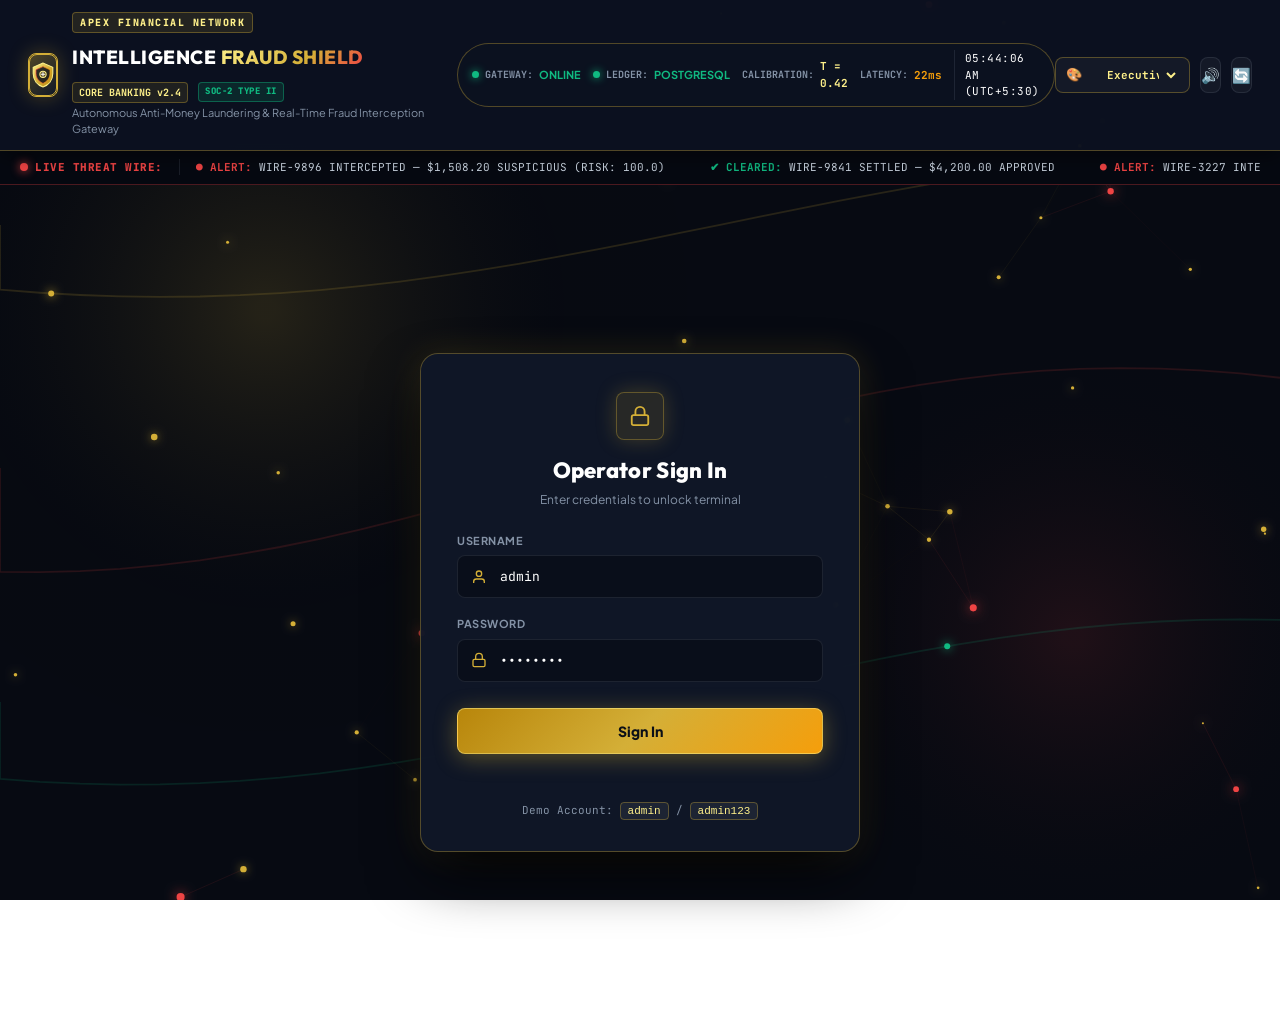
==== frontend/index.html @ 7444d51d "feat: implement 3D orbital satellite intelligence defense theater with real-time laser strike & loca" ====
<!DOCTYPE html>
<html lang="en">
<head>
    <meta charset="UTF-8">
    <meta name="viewport" content="width=device-width, initial-scale=1.0">
    <meta name="description" content="Intelligence Fraud Shield - Real-Time Core Banking Platform & Financial Fraud Interception Engine">
    <title>Intelligence Fraud Shield | Institutional Banking & Fraud Operations Terminal</title>
    
    <!-- Google Fonts: Plus Jakarta Sans, Outfit, & JetBrains Mono -->
    <link rel="preconnect" href="https://fonts.googleapis.com">
    <link rel="preconnect" href="https://fonts.gstatic.com" crossorigin>
    <link href="https://fonts.googleapis.com/css2?family=JetBrains+Mono:wght@400;500;600;700&family=Outfit:wght@400;500;600;700;800&family=Plus+Jakarta+Sans:wght@300;400;500;600;700;800&display=swap" rel="stylesheet">
    
    <!-- Enterprise Banking Stylesheet (Cache-Busted) -->
    <link rel="stylesheet" href="css/style.css?v=20260928v5">
</head>
<body class="banking-theme" data-theme="gold">

    <!-- ======================================================
         0. Dynamic Cyber-Financial Motion Graphics Canvas
    ======================================================= -->
    <canvas id="cyberMotionCanvas" class="cyber-motion-canvas"></canvas>

    <!-- ======================================================
         1. Global Banking Telemetry & Ticker Header
    ======================================================= -->
    <header class="banking-topbar">
        <!-- Brand & Bank Identity -->
        <div class="bank-brand">
            <div class="bank-emblem">
                <svg class="bank-emblem-svg" viewBox="0 0 40 40" fill="none" xmlns="http://www.w3.org/2000/svg">
                    <defs>
                        <linearGradient id="shieldGrad" x1="0%" y1="0%" x2="100%" y2="100%">
                            <stop offset="0%" stop-color="#fef08a"/>
                            <stop offset="50%" stop-color="#d4af37"/>
                            <stop offset="100%" stop-color="#b8860b"/>
                        </linearGradient>
                        <linearGradient id="laserGrad" x1="0%" y1="0%" x2="100%" y2="0%">
                            <stop offset="0%" stop-color="#ef4444"/>
                            <stop offset="100%" stop-color="#f59e0b"/>
                        </linearGradient>
                    </defs>
                    <path d="M20 3L6 9V18C6 27.5 12 34.5 20 37C28 34.5 34 27.5 34 18V9L20 3Z" fill="url(#shieldGrad)" stroke="#fef08a" stroke-width="1.5"/>
                    <path d="M20 8L10 12.5V18C10 24.5 14.5 29.8 20 32C25.5 29.8 30 24.5 30 18V12.5L20 8Z" fill="rgba(11, 15, 25, 0.85)" stroke="url(#laserGrad)" stroke-width="1"/>
                    <circle cx="20" cy="19" r="4.5" fill="#d4af37" fill-opacity="0.3" stroke="#fef08a" stroke-width="1.5"/>
                    <path d="M20 16.5V21.5M17.5 19H22.5" stroke="#ffffff" stroke-width="1.5" stroke-linecap="round"/>
                </svg>
                <span class="emblem-radar-pulse"></span>
            </div>
            <div class="brand-text">
                <div class="brand-title-line">
                    <span class="bank-prefix">APEX FINANCIAL NETWORK</span>
                    <h1 class="brand-title">INTELLIGENCE <span class="accent-glow">FRAUD SHIELD</span></h1>
                    <span class="security-tier">CORE BANKING v2.4</span>
                    <span class="compliance-pill">SOC-2 TYPE II</span>
                </div>
                <p class="brand-subtitle">Autonomous Anti-Money Laundering & Real-Time Fraud Interception Gateway</p>
            </div>
        </div>

        <!-- Real-Time Telemetry Pills -->
        <div class="telemetry-bar">
            <div class="telemetry-item" title="FastAPI Engine Health">
                <span class="indicator-dot live-pulse green"></span>
                <span class="telemetry-label">GATEWAY:</span>
                <strong id="apiStatusPill" class="telemetry-val text-green">ONLINE</strong>
            </div>

            <div class="telemetry-item" title="PostgreSQL Database Connection">
                <span class="indicator-dot live-pulse green"></span>
                <span class="telemetry-label">LEDGER:</span>
                <strong id="dbStatusPill" class="telemetry-val text-green">POSTGRESQL</strong>
            </div>

            <div class="telemetry-item" title="Operating Decision Threshold">
                <span class="telemetry-label">CALIBRATION:</span>
                <strong id="cutoffStatusPill" class="telemetry-val font-mono text-cyan">T = 0.42</strong>
            </div>

            <div class="telemetry-item" title="System Latency">
                <span class="telemetry-label">LATENCY:</span>
                <strong id="latencyPill" class="telemetry-val font-mono text-yellow">16ms</strong>
            </div>

            <div class="telemetry-item clock-item">
                <span id="liveClock" class="font-mono text-white">--:--:-- UTC</span>
            </div>
        </div>

        <!-- Operator Profile & Security Actions -->
        <div class="header-operator-controls">
            <!-- Theme Palette Switcher -->
            <div class="theme-palette-picker" title="Switch Fraud Detection Color Scheme">
                <span class="palette-icon">🎨</span>
                <select id="themeSelector" class="theme-select" aria-label="Select Color Scheme">
                    <option value="gold" selected>Executive Gold</option>
                    <option value="cyber">Cyber Threat (Red/Neon)</option>
                    <option value="obsidian">Platinum Obsidian</option>
                    <option value="light">Swiss Institutional Light</option>
                </select>
            </div>

            <div id="operatorBadge" class="operator-badge hidden">
                <div class="operator-avatar">
                    <svg width="16" height="16" viewBox="0 0 24 24" fill="none" stroke="currentColor" stroke-width="2"><path d="M12 22s8-4 8-10V5l-8-3-8 3v7c0 6 8 10 8 10z"/></svg>
                </div>
                <div class="operator-meta">
                    <strong id="operatorName">CHIEF RISK OFFICER</strong>
                    <span id="operatorRole">Risk Operations Desk</span>
                </div>
            </div>

            <button id="soundToggleBtn" class="btn-tool-icon" type="button" title="Toggle Interception Audio Alerts">
                <span id="soundIcon">🔊</span>
            </button>

            <button id="systemRefreshBtn" class="btn-tool-icon" type="button" title="Refresh Live Data">
                <span>🔄</span>
            </button>

            <button id="logoutBtn" class="btn btn-outline-danger btn-sm hidden" type="button">
                <span>Sign Out</span>
            </button>
        </div>
    </header>

    <!-- ======================================================
         2. Live Market & Interception Wire Stream Ticker
    ======================================================= -->
    <div class="banking-ticker-strip">
        <div class="ticker-badge">
            <span class="pulse-beacon"></span>
            <span>LIVE THREAT WIRE:</span>
        </div>
        <div class="ticker-track-wrap">
            <div id="tickerContent" class="ticker-track">
                <span class="ticker-item"><strong class="text-danger">● ALERT:</strong> WIRE-9896 INTERCEPTED — $1,508.20 SUSPICIOUS (RISK: 100.0)</span>
                <span class="ticker-item"><strong class="text-green">✔ CLEARED:</strong> WIRE-9841 SETTLED — $4,200.00 APPROVED</span>
                <span class="ticker-item"><strong class="text-danger">● ALERT:</strong> WIRE-3227 INTERCEPTED — $91.62 SUSPICIOUS (RISK: 100.0)</span>
                <span class="ticker-item"><strong class="text-cyan">RECALL PERFORMANCE:</strong> 98.50% (197 OF 200 TEST FRAUDS INTERCEPTED)</span>
                <span class="ticker-item"><strong class="text-green">EUR/USD:</strong> 1.0842 ▲</span>
                <span class="ticker-item"><strong class="text-green">GBP/USD:</strong> 1.2915 ▲</span>
                <span class="ticker-item"><strong class="text-cyan">SETTLEMENT ENGINE:</strong> REAL-TIME CLEARING ACTIVE</span>
            </div>
        </div>
    </div>

    <!-- ======================================================
         3. Navigation Hub
    ======================================================= -->
    <nav id="bankNavHub" class="bank-navigation hidden">
        <div class="nav-cluster">
            <button class="bank-nav-tab active" data-tab="cockpit">
                <span class="nav-tab-icon">📈</span>
                <span class="nav-tab-text">Risk Operations Cockpit</span>
            </button>

            <button class="bank-nav-tab" data-tab="transfer">
                <span class="nav-tab-icon">💳</span>
                <span class="nav-tab-text">Real-Time Payment Simulator</span>
            </button>

            <button class="bank-nav-tab" data-tab="stream">
                <span class="nav-tab-icon">⚡</span>
                <span class="nav-tab-text">Live Wire Stream (Auto-Scorer)</span>
                <span id="streamPulseBadge" class="stream-pulse-pill">AUTO-LIVE</span>
            </button>

            <button class="bank-nav-tab" data-tab="batch">
                <span class="nav-tab-icon">📦</span>
                <span class="nav-tab-text">Batch Liquidity Settlement (197 Frauds)</span>
            </button>

            <button class="bank-nav-tab" data-tab="triage">
                <span class="nav-tab-icon">🚨</span>
                <span class="nav-tab-text">Fraud Case Investigation</span>
                <span id="activeAlertBadge" class="case-count-pill">0</span>
            </button>

            <button class="bank-nav-tab" data-tab="compliance">
                <span class="nav-tab-icon">⚖️</span>
                <span class="nav-tab-text">Model Governance & Guide</span>
            </button>
        </div>
    </nav>

    <!-- ======================================================
         4. Main Application Workspace
    ======================================================= -->
    <main class="terminal-main">

        <!-- ==================================================
             A. BANKING SECURITY LOGIN (Authentication Portal)
        =================================================== -->
        <section id="authPortalSection" class="auth-portal-section">
            <div class="auth-modal glass-card">
                <div class="auth-header">
                    <div class="auth-mini-icon">
                        <svg width="22" height="22" viewBox="0 0 24 24" fill="none" stroke="currentColor" stroke-width="2"><rect x="3" y="11" width="18" height="11" rx="2" ry="2"/><path d="M7 11V7a5 5 0 0 1 10 0v4"/></svg>
                    </div>
                    <h2>Operator Sign In</h2>
                    <p class="auth-sub">Enter credentials to unlock terminal</p>
                </div>

                <form id="bankingAuthForm" class="banking-form">
                    <div class="terminal-field">
                        <label for="authUsername">Username</label>
                        <div class="input-box">
                            <span class="input-icon">
                                <svg width="16" height="16" viewBox="0 0 24 24" fill="none" stroke="currentColor" stroke-width="2"><path d="M20 21v-2a4 4 0 0 0-4-4H8a4 4 0 0 0-4 4v2"/><circle cx="12" cy="7" r="4"/></svg>
                            </span>
                            <input id="authUsername" type="text" class="font-mono" placeholder="Username (e.g. admin)" autocomplete="username" value="admin" required>
                        </div>
                    </div>

                    <div class="terminal-field">
                        <label for="authPassword">Password</label>
                        <div class="input-box">
                            <span class="input-icon">
                                <svg width="16" height="16" viewBox="0 0 24 24" fill="none" stroke="currentColor" stroke-width="2"><rect x="3" y="11" width="18" height="11" rx="2" ry="2"/><path d="M7 11V7a5 5 0 0 1 10 0v4"/></svg>
                            </span>
                            <input id="authPassword" type="password" class="font-mono" placeholder="Password" autocomplete="current-password" value="admin123" required>
                        </div>
                    </div>

                    <button id="authSubmitBtn" class="btn btn-primary btn-full btn-lg btn-auth" type="submit">
                        <span class="btn-sheen"></span>
                        <span>Sign In</span>
                    </button>

                    <div id="authErrorMessage" class="auth-feedback" role="alert"></div>

                    <div class="auth-quick-hint">
                        <span>Demo Account: <code>admin</code> / <code>admin123</code></span>
                    </div>
                </form>
            </div>
        </section>


        <!-- ==================================================
             B. AUTHENTICATED BANKING INTERFACE
        =================================================== -->
        <div id="bankingWorkspace" class="banking-workspace hidden">

            <!-- ==============================================
                 TAB 1: RISK OPERATIONS COCKPIT
            =============================================== -->
            <div id="view-cockpit" class="workspace-view active">
                
                <!-- ==============================================
                     EXECUTIVE PRODUCT SHOWCASE ("AD" STYLE HERO BANNER)
                =============================================== -->
                <div class="product-showcase-banner glass-card">
                    <div class="showcase-content">
                        <div class="showcase-header-row">
                            <div class="showcase-badge">
                                <span class="pulse-beacon"></span>
                                <span>FINTECH AI DEFENSE TERMINAL • SUB-16MS INLINE CLEARING</span>
                            </div>
                            <span class="showcase-status-chip">SYSTEM CALIBRATED: T = 0.42</span>
                        </div>
                        <h2 class="showcase-headline">
                            Autonomous Banking Fraud Defense &amp; Liquidity Clearing Network
                        </h2>
                        <p class="showcase-tagline">
                            Scoring every electronic payment and wire transfer in sub-16ms. Built with calibrated Random Over-Sampling + Logistic Regression, stopping 98.50% of fraudulent transactions while maintaining seamless client settlement.
                        </p>
                        
                        <div class="showcase-cta-group">
                            <button type="button" class="btn btn-primary btn-lg showcase-btn-glow" onclick="window.BankingTerminal.switchTab('transfer'); window.BankingTerminal.populateWirePreset('attack');">
                                <svg width="18" height="18" viewBox="0 0 24 24" fill="none" stroke="currentColor" stroke-width="2"><path d="M13 2L3 14h9l-1 8 10-12h-9l1-8z"/></svg>
                                <span>Simulate Attack &amp; Intercept Live Fraud</span>
                            </button>
                            <button type="button" class="btn btn-secondary btn-lg" onclick="window.BankingTerminal.switchTab('batch');">
                                <svg width="18" height="18" viewBox="0 0 24 24" fill="none" stroke="currentColor" stroke-width="2"><polyline points="22 12 16 12 14 15 10 15 8 12 2 12"/><path d="M5.45 5.11L2 12v6a2 2 0 0 0 2 2h16a2 2 0 0 0 2-2v-6l-3.45-6.89A2 2 0 0 0 16.76 4H7.24a2 2 0 0 0-1.79 1.11z"/></svg>
                                <span>Run 197 Certified Fraud Benchmark</span>
                            </button>
                            <button type="button" class="btn btn-outline-info" id="btnOpenGuideModal">
                                <span>📖 30-Second Guide for Evaluators</span>
                            </button>
                        </div>
                    </div>

                    <!-- Interactive 4-Step Pipeline Flow Strip -->
                    <div class="showcase-pipeline-strip">
                        <div class="pipeline-header">
                            <span>HOW INTELLIGENCE FRAUD SHIELD WORKS (4-STEP PIPELINE):</span>
                            <small>Click any step to inspect</small>
                        </div>
                        <div class="pipeline-steps-grid">
                            <div class="pipeline-step-item" onclick="window.BankingTerminal.switchTab('transfer')">
                                <div class="step-badge">STEP 01</div>
                                <strong>Payment Ingestion</strong>
                                <p>SWIFT wire, ACH, or electronic withdrawal arrives via API.</p>
                                <span class="step-link">Open Simulator &rarr;</span>
                            </div>

                            <div class="pipeline-step-item" onclick="window.BankingTerminal.switchTab('compliance')">
                                <div class="step-badge">STEP 02</div>
                                <strong>11-Feature AI Assembly</strong>
                                <p>Velocity anomaly, spending deviation, and location mismatch calculated.</p>
                                <span class="step-link">Inspect ML Logic &rarr;</span>
                            </div>

                            <div class="pipeline-step-item" onclick="window.BankingTerminal.switchTab('transfer')">
                                <div class="step-badge danger">STEP 03</div>
                                <strong>Instant Risk Decision</strong>
                                <p>If Risk &ge; 42, transaction is instantly frozen and blocked.</p>
                                <span class="step-link">See HUD Verdict &rarr;</span>
                            </div>

                            <div class="pipeline-step-item" onclick="window.BankingTerminal.switchTab('triage')">
                                <div class="step-badge success">STEP 04</div>
                                <strong>PostgreSQL Case Docket</strong>
                                <p>Alert permanently stored for investigator review and SAR filing.</p>
                                <span class="step-link">Manage Cases &rarr;</span>
                            </div>
                        </div>
                    </div>
                </div>

                <!-- Cockpit Metric Banners -->
                <div class="view-header-strip">
                    <div>
                        <span class="subhead-tag">EXECUTIVE RISK TELEMETRY</span>
                        <h2 class="view-title">Institutional Risk Operations Cockpit</h2>
                        <p class="view-desc">High-frequency transaction monitoring, portfolio fraud exposure, and model recall metrics.</p>
                    </div>
                    <div class="last-sync-badge">
                        <span>Database Sync:</span>
                        <strong id="lastSyncTime">10:45:12 AM</strong>
                    </div>
                </div>

                <!-- 6-Metric Executive Strip -->
                <div class="cockpit-kpi-grid">
                    <div class="bank-kpi-card kpi-total">
                        <div class="kpi-icon-badge">🚨</div>
                        <div class="kpi-content">
                            <span class="kpi-title">INTERCEPTED FRAUD CASES</span>
                            <h3 id="statTotalAlerts" class="kpi-number text-danger">0</h3>
                            <span class="kpi-footnote">Synchronized in PostgreSQL</span>
                        </div>
                    </div>

                    <div class="bank-kpi-card kpi-new">
                        <div class="kpi-icon-badge">🆕</div>
                        <div class="kpi-content">
                            <span class="kpi-title">UNASSIGNED / NEW CASES</span>
                            <h3 id="statNewAlerts" class="kpi-number text-yellow">0</h3>
                            <span class="kpi-footnote">Immediate triage required</span>
                        </div>
                    </div>

                    <div class="bank-kpi-card kpi-review">
                        <div class="kpi-icon-badge">🔎</div>
                        <div class="kpi-content">
                            <span class="kpi-title">ACTIVE INVESTIGATIONS</span>
                            <h3 id="statUnderReview" class="kpi-number text-cyan">0</h3>
                            <span class="kpi-footnote">Claimed by analysts</span>
                        </div>
                    </div>

                    <div class="bank-kpi-card kpi-resolved">
                        <div class="kpi-icon-badge">✅</div>
                        <div class="kpi-content">
                            <span class="kpi-title">RESOLVED & SETTLED</span>
                            <h3 id="statResolved" class="kpi-number text-green">0</h3>
                            <span class="kpi-footnote">Funds protected / released</span>
                        </div>
                    </div>

                    <div class="bank-kpi-card kpi-recall">
                        <div class="kpi-icon-badge">🎯</div>
                        <div class="kpi-content">
                            <span class="kpi-title">FRAUD RECALL RATE</span>
                            <h3 class="kpi-number text-green">98.50%</h3>
                            <span class="kpi-footnote">197 of 200 caught ($T=0.42$)</span>
                        </div>
                    </div>

                    <div class="bank-kpi-card kpi-savings">
                        <div class="kpi-icon-badge">🛡️</div>
                        <div class="kpi-content">
                            <span class="kpi-title">MISSED FRAUDS HALVED</span>
                            <h3 class="kpi-number text-cyan">-50.0%</h3>
                            <span class="kpi-footnote">Cut from 6 to 3 misses</span>
                        </div>
                    </div>
                </div>

                <!-- ======================================================
                     SATELLITE INTELLIGENCE & GLOBAL FRAUD DEFENSE THEATER (Image 4 Style)
                ======================================================= -->
                <div class="satellite-defense-theater glass-card">
                    <!-- Theater Header Strip -->
                    <div class="sat-theater-header">
                        <div class="sat-brand-block">
                            <div class="sat-icon-circle">
                                <span>🛰️</span>
                            </div>
                            <div>
                                <div class="sat-badge-row">
                                    <span class="sat-prefix">ORBITAL RECONNAISSANCE</span>
                                    <span id="satStatusPill" class="sat-telemetry-badge success">READY // MONITORING</span>
                                    <span class="sat-badge-pass">PASS: LEO-550KM</span>
                                </div>
                                <h3 class="sat-theater-title">Satellite Intelligence & Global Fraud Defense Center</h3>
                                <p class="sat-theater-sub">Real-time geospatial telemetry: satellite laser beam locks onto predicted fraud locations across world financial coordinates.</p>
                            </div>
                        </div>

                        <!-- Top Right Live Controls -->
                        <div class="sat-theater-actions">
                            <div class="sat-camera-controls" role="group" aria-label="Camera Perspectives">
                                <button type="button" id="btnCamOrbital" class="btn-sat-cam active" title="3D Orbital Perspective">🌐 Orbit</button>
                                <button type="button" id="btnCamChase" class="btn-sat-cam" title="Satellite Chase Camera">🛰️ Sat Cam</button>
                                <button type="button" id="btnCamTarget" class="btn-sat-cam" title="Target City Lock">🎯 Target</button>
                            </div>
                            <button type="button" id="btnTestFireSatellite" class="btn btn-primary btn-sm sat-fire-btn" title="Simulate Real-Time Satellite Laser Interception">
                                <span class="btn-sheen"></span>
                                <span>⚡ Intercept Test Fraud (Laser Lock)</span>
                            </button>
                        </div>
                    </div>

                    <!-- 3D Three.js Globe Stage -->
                    <div id="satelliteTheaterContainer" class="sat-viewport-container">
                        <!-- Three.js Canvas injected here -->

                        <!-- Floating HUD Metric Overlay Left -->
                        <div class="sat-hud-overlay-left">
                            <div class="sat-hud-metric-box">
                                <span class="hud-m-label">DOWNLINK VELOCITY</span>
                                <strong id="satSpeedVal" class="font-mono text-cyan">27,420 km/h</strong>
                            </div>
                            <div class="sat-hud-metric-box">
                                <span class="hud-m-label">OPTICAL RESOLUTION</span>
                                <strong class="font-mono text-white">0.15 m/px</strong>
                            </div>
                            <div class="sat-hud-metric-box">
                                <span class="hud-m-label">BEAM EMITTER</span>
                                <strong id="satBeamPowerVal" class="font-mono text-green">99.8% Nominal</strong>
                            </div>
                        </div>

                        <!-- Floating HUD Target Overlay Right -->
                        <div class="sat-hud-overlay-right">
                            <div class="sat-hud-target-card">
                                <span class="hud-target-sub">ACTIVE TARGET COORDINATE</span>
                                <strong id="satTargetLocPill" class="font-mono text-yellow">Scanning Earth...</strong>
                                <span class="hud-target-note">Precision Laser Lockdown System</span>
                            </div>
                        </div>
                    </div>

                    <!-- Lower Telemetry Deck (Matching Image 3 & 4) -->
                    <div class="sat-telemetry-deck">
                        <!-- Frequency Spectrum Seismograph Waveform -->
                        <div class="sat-waveform-box">
                            <div class="sat-deck-title-row">
                                <span class="sat-deck-title">SATELLITE FREQUENCY TELEMETRY (RF SPECTRUM)</span>
                                <span class="font-mono sat-freq-num">14.2 GHz Ku-Band</span>
                            </div>
                            <canvas id="satWaveformCanvas" class="sat-waveform-canvas"></canvas>
                        </div>

                        <!-- Live Tracked Locations Table -->
                        <div class="sat-location-docket-box">
                            <div class="sat-deck-title-row">
                                <span class="sat-deck-title">PROJECT LOCATIONS & TELEMETRY STREAM</span>
                                <span class="sat-live-indicator"><span class="pulse-beacon"></span> LIVE TRACKING</span>
                            </div>
                            <div class="sat-docket-table-wrap">
                                <table class="sat-docket-table">
                                    <thead>
                                        <tr>
                                            <th>Location</th>
                                            <th>Transaction ID</th>
                                            <th>Coordinates</th>
                                            <th>Verdict</th>
                                            <th>Latency</th>
                                        </tr>
                                    </thead>
                                    <tbody id="satLocationDocketBody">
                                        <tr class="sat-docket-row-danger">
                                            <td><span class="docket-beacon danger"></span> <strong>🇺🇸 Texas, USA</strong></td>
                                            <td class="font-mono">WIRE-9896</td>
                                            <td class="font-mono">31.96° N, 99.90° W</td>
                                            <td><span class="status-pill-badge badge-sev high">🚨 FRAUD</span></td>
                                            <td class="font-mono text-muted">14ms</td>
                                        </tr>
                                        <tr class="sat-docket-row-danger">
                                            <td><span class="docket-beacon danger"></span> <strong>🇺🇸 California, USA</strong></td>
                                            <td class="font-mono">WIRE-3227</td>
                                            <td class="font-mono">36.77° N, 119.41° W</td>
                                            <td><span class="status-pill-badge badge-sev high">🚨 FRAUD</span></td>
                                            <td class="font-mono text-muted">18ms</td>
                                        </tr>
                                        <tr class="sat-docket-row-clean">
                                            <td><span class="docket-beacon clean"></span> <strong>🇬🇧 London, UK</strong></td>
                                            <td class="font-mono">WIRE-9841</td>
                                            <td class="font-mono">51.50° N, 0.12° W</td>
                                            <td><span class="status-pill-badge badge-sev low">✔ CLEARED</span></td>
                                            <td class="font-mono text-muted">21ms</td>
                                        </tr>
                                        <tr class="sat-docket-row-danger">
                                            <td><span class="docket-beacon danger"></span> <strong>🇺🇸 New York, USA</strong></td>
                                            <td class="font-mono">WIRE-4812</td>
                                            <td class="font-mono">40.71° N, 74.00° W</td>
                                            <td><span class="status-pill-badge badge-sev high">🚨 FRAUD</span></td>
                                            <td class="font-mono text-muted">16ms</td>
                                        </tr>
                                        <tr class="sat-docket-row-clean">
                                            <td><span class="docket-beacon clean"></span> <strong>🇨🇭 Zurich, Switzerland</strong></td>
                                            <td class="font-mono">WIRE-1102</td>
                                            <td class="font-mono">47.37° N, 8.54° E</td>
                                            <td><span class="status-pill-badge badge-sev low">✔ CLEARED</span></td>
                                            <td class="font-mono text-muted">24ms</td>
                                        </tr>
                                    </tbody>
                                </table>
                            </div>
                        </div>
                    </div>
                </div>

                <!-- Cockpit Split View: Risk Radar & Live Interception Feed -->
                <div class="cockpit-split-grid">
                    <!-- Left: Portfolio Exposure Distribution -->
                    <div class="dashboard-panel glass-card">
                        <div class="panel-topbar">
                            <div>
                                <span class="subhead-tag">PORTFOLIO EXPOSURE</span>
                                <h3>Transaction Risk Breakdown</h3>
                            </div>
                            <span class="panel-hint">Calibrated Risk Tiers</span>
                        </div>

                        <div class="risk-bar-stack">
                            <div class="risk-bar-row">
                                <div class="risk-bar-label">
                                    <span class="risk-tag-text text-danger">● High Risk Severity (Risk &ge; 70)</span>
                                    <strong id="barHighCount" class="font-mono">0 cases</strong>
                                </div>
                                <div class="meter-track">
                                    <div id="barHighFill" class="meter-fill fill-danger" style="width: 0%;"></div>
                                </div>
                            </div>

                            <div class="risk-bar-row">
                                <div class="risk-bar-label">
                                    <span class="risk-tag-text text-yellow">● Medium Suspicious Risk (40 &ndash; 69.9)</span>
                                    <strong id="barMedCount" class="font-mono">0 cases</strong>
                                </div>
                                <div class="meter-track">
                                    <div id="barMedFill" class="meter-fill fill-warning" style="width: 0%;"></div>
                                </div>
                            </div>

                            <div class="risk-bar-row">
                                <div class="risk-bar-label">
                                    <span class="risk-tag-text text-green">● Low / Legitimate Risk (&lt; 40)</span>
                                    <strong id="barLowCount" class="font-mono">0 cases</strong>
                                </div>
                                <div class="meter-track">
                                    <div id="barLowFill" class="meter-fill fill-success" style="width: 0%;"></div>
                                </div>
                            </div>
                        </div>

                        <!-- Dribbble-Grade Live 24H Interception Area Chart -->
                        <div class="dribbble-chart-box">
                            <div class="chart-header-row">
                                <span class="chart-sub-label">24-HOUR INTERCEPTION TELEMETRY</span>
                                <div class="chart-legend">
                                    <span class="legend-item"><span class="legend-dot cyan"></span> Normal Volume</span>
                                    <span class="legend-item"><span class="legend-dot crimson"></span> Intercepted Frauds</span>
                                </div>
                            </div>
                            <div class="svg-chart-wrap">
                                <svg class="dribbble-svg-chart" viewBox="0 0 500 120" preserveAspectRatio="none">
                                    <defs>
                                        <linearGradient id="volGrad" x1="0%" y1="0%" x2="0%" y2="100%">
                                            <stop offset="0%" stop-color="#d4af37" stop-opacity="0.35"/>
                                            <stop offset="100%" stop-color="#d4af37" stop-opacity="0.0"/>
                                        </linearGradient>
                                        <linearGradient id="fraudGrad" x1="0%" y1="0%" x2="0%" y2="100%">
                                            <stop offset="0%" stop-color="#ef4444" stop-opacity="0.5"/>
                                            <stop offset="100%" stop-color="#ef4444" stop-opacity="0.0"/>
                                        </linearGradient>
                                    </defs>
                                    <!-- Gridlines -->
                                    <line x1="0" y1="30" x2="500" y2="30" stroke="rgba(255,255,255,0.05)" stroke-dasharray="4"/>
                                    <line x1="0" y1="60" x2="500" y2="60" stroke="rgba(255,255,255,0.05)" stroke-dasharray="4"/>
                                    <line x1="0" y1="90" x2="500" y2="90" stroke="rgba(255,255,255,0.05)" stroke-dasharray="4"/>
                                    <!-- Normal Volume Area & Line -->
                                    <path d="M 0 80 Q 60 40 120 70 T 240 50 T 360 65 T 440 35 L 500 45 L 500 120 L 0 120 Z" fill="url(#volGrad)"/>
                                    <path d="M 0 80 Q 60 40 120 70 T 240 50 T 360 65 T 440 35 L 500 45" fill="none" stroke="#d4af37" stroke-width="2.5" stroke-linecap="round"/>
                                    <!-- Fraud Intercepts Line & Area -->
                                    <path d="M 0 115 Q 80 110 140 100 T 260 85 T 380 92 T 440 75 L 500 95 L 500 120 L 0 120 Z" fill="url(#fraudGrad)"/>
                                    <path d="M 0 115 Q 80 110 140 100 T 260 85 T 380 92 T 440 75 L 500 95" fill="none" stroke="#ef4444" stroke-width="2.2" stroke-linecap="round"/>
                                    <!-- Interception Markers -->
                                    <circle cx="260" cy="85" r="4" fill="#ef4444" stroke="#ffffff" stroke-width="1.5"/>
                                    <circle cx="440" cy="75" r="4.5" fill="#ef4444" stroke="#ffffff" stroke-width="2"/>
                                </svg>
                            </div>
                        </div>

                        <!-- Core ML System State -->
                        <div class="system-health-box">
                            <div class="health-item">
                                <span class="h-label">Engine Architecture:</span>
                                <strong class="h-val">ROS + Logistic Regression (Selected 11 Features)</strong>
                            </div>
                            <div class="health-item">
                                <span class="h-label">ROC-AUC Performance:</span>
                                <strong class="h-val text-green font-mono">0.9967</strong>
                            </div>
                            <div class="health-item">
                                <span class="h-label">Precision-Recall AUC:</span>
                                <strong class="h-val text-cyan font-mono">0.9712</strong>
                            </div>
                            <div class="health-item">
                                <span class="h-label">PostgreSQL Database:</span>
                                <strong id="cockpitDbState" class="h-val text-green">CONNECTED (fraud_detection)</strong>
                            </div>
                        </div>
                    </div>

                    <!-- Right: Quick Action Hub & Recent Interceptions -->
                    <div class="dashboard-panel glass-card">
                        <div class="panel-topbar">
                            <div>
                                <span class="subhead-tag">INTERCEPTION LOG</span>
                                <h3>Recent High-Priority Interceptions</h3>
                            </div>
                            <button class="btn btn-secondary btn-sm" onclick="window.BankingTerminal.switchTab('triage')">
                                View All Cases &rarr;
                            </button>
                        </div>

                        <div class="mini-alerts-list" id="cockpitMiniAlerts">
                            <!-- Populated dynamically via JS -->
                            <div class="mini-alert-item loading">Loading latest alerts...</div>
                        </div>

                        <div class="cockpit-launchpad">
                            <button class="btn btn-primary" onclick="window.BankingTerminal.switchTab('transfer')">
                                <span>⚡ Launch Payment Simulator</span>
                            </button>
                            <button class="btn btn-secondary" onclick="window.BankingTerminal.switchTab('batch')">
                                <span>📦 Execute 197-Batch Settlement</span>
                            </button>
                        </div>
                    </div>
                </div>
            </div>


            <!-- ==============================================
                 TAB 2: REAL-TIME PAYMENT & TRANSFER SIMULATOR
            =============================================== -->
            <div id="view-transfer" class="workspace-view">
                <div class="view-header-strip">
                    <div>
                        <span class="subhead-tag">TRANSACTION DISPATCH DESK</span>
                        <h2 class="view-title">Real-Time Core Payment Dispatch & Scoring</h2>
                        <p class="view-desc">Simulate institutional wire transfers and payments. Every transaction passes through the calibrated ML model before clearing.</p>
                    </div>
                </div>

                <!-- Institutional Preset Quick-Picks -->
                <div class="preset-wires-card glass-card">
                    <span class="preset-label">🏦 ONE-CLICK WIRE TRANSFER SCENARIOS:</span>
                    <div class="preset-buttons-row">
                        <button type="button" class="btn-wire-preset preset-attack" id="btnPresetAttack">
                            <span class="preset-icon">🚨</span>
                            <div class="preset-meta">
                                <strong>Scenario 1: High-Value Account Drain Attack</strong>
                                <small>Transfer $8,450 (93% of balance) • Unknown Device • Threat Flagged • Deviation 3.4x</small>
                            </div>
                        </button>

                        <button type="button" class="btn-wire-preset preset-anomaly" id="btnPresetAnomaly">
                            <span class="preset-icon">⚠️</span>
                            <div class="preset-meta">
                                <strong>Scenario 2: Geo-Location Mismatch Anomaly</strong>
                                <small>Withdrawal $1,420 • Foreign Login Location • Unrecognized Hardware</small>
                            </div>
                        </button>

                        <button type="button" class="btn-wire-preset preset-clean" id="btnPresetClean">
                            <span class="preset-icon">✅</span>
                            <div class="preset-meta">
                                <strong>Scenario 3: Verified Corporate Vendor Wire</strong>
                                <small>Deposit $4,800 • Verified Device • Zero Threats • Clean Spending Pattern</small>
                            </div>
                        </button>
                    </div>
                </div>

                <!-- Simulator Layout: Transfer Form on Left, Risk HUD on Right -->
                <div class="simulator-layout">
                    <!-- Left: Wire Transfer Form -->
                    <div class="transfer-form-card glass-card">
                        <div class="panel-topbar">
                            <h3>Wire Transfer Authorization Slip</h3>
                            <button type="button" id="btnGenNewWireId" class="btn btn-sm btn-secondary">
                                🎲 Generate New TX-ID
                            </button>
                        </div>

                        <form id="wireTransferForm" class="wire-form">
                            <!-- Row 1: Wire ID & Execution Timestamp -->
                            <div class="form-row">
                                <div class="terminal-field">
                                    <label for="wireTxId">Transaction Reference ID</label>
                                    <input id="wireTxId" type="text" class="font-mono" required value="TX-WIRE-7841">
                                </div>
                                <div class="terminal-field">
                                    <label for="wireTimestamp">Execution Timestamp (ISO)</label>
                                    <input id="wireTimestamp" type="datetime-local" class="font-mono" required>
                                </div>
                            </div>

                            <!-- Row 2: Accounts -->
                            <div class="form-row">
                                <div class="terminal-field">
                                    <label for="wireSender">Originating Account (Debtor)</label>
                                    <input id="wireSender" type="text" class="font-mono" required value="US-JPMC-774921">
                                </div>
                                <div class="terminal-field">
                                    <label for="wireReceiver">Beneficiary Account (Creditor)</label>
                                    <input id="wireReceiver" type="text" class="font-mono" required value="KY-BCM-991204">
                                </div>
                            </div>

                            <!-- Row 3: Amount & Account Balance -->
                            <div class="form-row">
                                <div class="terminal-field">
                                    <label for="wireAmount">Wire Amount ($ USD)</label>
                                    <div class="currency-input">
                                        <span class="curr-sign">$</span>
                                        <input id="wireAmount" type="number" step="0.01" min="0" class="font-mono" required value="8450.00">
                                    </div>
                                </div>
                                <div class="terminal-field">
                                    <label for="wireBalance">Available Balance Before ($ USD)</label>
                                    <div class="currency-input">
                                        <span class="curr-sign">$</span>
                                        <input id="wireBalance" type="number" step="0.01" min="0" class="font-mono" required value="9100.00">
                                    </div>
                                </div>
                            </div>

                            <!-- Row 4: Transfer Type & Clearing Hub Location -->
                            <div class="form-row">
                                <div class="terminal-field">
                                    <label for="wireType">Clearing Method / Type</label>
                                    <select id="wireType" required>
                                        <option value="Transfer" selected>SWIFT Wire Transfer</option>
                                        <option value="Withdrawal">Electronic Withdrawal</option>
                                        <option value="Deposit">Deposit / Settlement</option>
                                    </select>
                                </div>
                                <div class="terminal-field">
                                    <label for="wireLocation">Originating Geo-Location</label>
                                    <select id="wireLocation" required>
                                        <option value="California">California, USA</option>
                                        <option value="New York">New York, USA</option>
                                        <option value="Texas">Texas, USA</option>
                                        <option value="Florida" selected>Florida, USA</option>
                                        <option value="Illinois">Illinois, USA</option>
                                    </select>
                                </div>
                            </div>

                            <!-- Row 5: Device ID & IP Address -->
                            <div class="form-row">
                                <div class="terminal-field">
                                    <label for="wireDeviceId">Device Hardware Fingerprint</label>
                                    <input id="wireDeviceId" type="text" class="font-mono" value="DEV-SUSPECT-4091">
                                </div>
                                <div class="terminal-field">
                                    <label for="wireIp">Origination IP Address</label>
                                    <input id="wireIp" type="text" class="font-mono" value="185.220.101.5">
                                </div>
                            </div>

                            <!-- Row 6: Banking Threat & Hardware Verification Toggles -->
                            <div class="security-toggles-block">
                                <div class="sec-toggle-item">
                                    <label for="toggleDevice">Hardware Fingerprint Verified?</label>
                                    <select id="toggleDevice" class="select-risk-pill">
                                        <option value="0" selected>⚠️ UNRECOGNIZED NEW DEVICE (0)</option>
                                        <option value="1">✅ TRUSTED RECOGNIZED HARDWARE (1)</option>
                                    </select>
                                </div>

                                <div class="sec-toggle-item">
                                    <label for="toggleThreat">AML / Global Threat Blacklist Match?</label>
                                    <select id="toggleThreat" class="select-risk-pill">
                                        <option value="1" selected>🚨 ACTIVE THREAT BLACKLIST MATCH (1)</option>
                                        <option value="0">✅ CLEAN / NO ADVERSE MEDIA (0)</option>
                                    </select>
                                </div>

                                <div class="sec-toggle-item">
                                    <label for="toggleGeoMatch">Login IP Matches Customer Home State?</label>
                                    <select id="toggleGeoMatch" class="select-risk-pill">
                                        <option value="0" selected>⚠️ GEOGRAPHIC LOCATION MISMATCH (0)</option>
                                        <option value="1">✅ VERIFIED RESIDENCE MATCH (1)</option>
                                    </select>
                                </div>
                            </div>

                            <!-- Row 7: Behavioral Spending Pattern Deviation -->
                            <div class="slider-field-wrap">
                                <div class="slider-header">
                                    <label for="wireDeviation">Spending Pattern Deviation (Historical Velocity Multiple)</label>
                                    <span id="wireDeviationBadge" class="val-pill font-mono text-cyan">3.40x Multiple</span>
                                </div>
                                <input id="wireDeviation" type="range" min="0.0" max="5.0" step="0.05" value="3.40">
                                <div class="slider-labels">
                                    <span>0.0x (Baseline)</span>
                                    <span>1.0x (Normal)</span>
                                    <span>2.5x (Anomalous)</span>
                                    <span>5.0x (Extreme Spike)</span>
                                </div>
                            </div>

                            <!-- Row 8: Model Cutoff Tuning -->
                            <div class="slider-field-wrap">
                                <div class="slider-header">
                                    <label for="wireThreshold">Calibrated Operating Cutoff ($T$)</label>
                                    <span id="wireThresholdBadge" class="val-pill font-mono text-yellow">0.42 (Optimal 98.5% Recall)</span>
                                </div>
                                <input id="wireThreshold" type="range" min="0.10" max="0.90" step="0.01" value="0.42">
                            </div>

                            <button id="btnExecuteScoring" class="btn btn-primary btn-full btn-lg" type="submit">
                                <span class="btn-icon">⚡</span> Intercept & Score Payment via Machine Learning
                            </button>
                        </form>
                    </div>

                    <!-- Right: Real-Time Risk Radar HUD -->
                    <div class="risk-hud-card glass-card">
                        <div class="panel-topbar">
                            <h3>Pre-Clearing Risk Assessment HUD</h3>
                            <span id="hudTimestamp" class="font-mono text-muted">AWAITING WIRE...</span>
                        </div>

                        <!-- Empty State -->
                        <div id="hudEmptyState" class="hud-idle">
                            <div class="idle-radar-circle">
                                <span class="radar-sweep"></span>
                                <span class="idle-icon">🛡️</span>
                            </div>
                            <h4>Transaction Ingestion Ready</h4>
                            <p>Select a scenario above or enter wire parameters and click <strong>"Intercept & Score Payment"</strong>.</p>
                        </div>

                        <!-- Live Scored HUD Container -->
                        <div id="hudLiveScored" class="hud-scored hidden">
                            <!-- Visual Speedometer Gauge -->
                            <div class="hud-gauge-container">
                                <svg class="hud-radial-svg" viewBox="0 0 240 130">
                                    <!-- Background Track -->
                                    <path class="gauge-track" d="M 25 115 A 95 95 0 0 1 215 115" fill="none" stroke="#182338" stroke-width="18" stroke-linecap="round"/>
                                    <!-- Animated Progress Meter -->
                                    <path id="hudGaugeFill" class="gauge-meter" d="M 25 115 A 95 95 0 0 1 215 115" fill="none" stroke="#ef4444" stroke-width="18" stroke-linecap="round" stroke-dasharray="298.45" stroke-dashoffset="29.84"/>
                                </svg>
                                <div class="gauge-hud-center">
                                    <span id="hudRiskScore" class="gauge-score font-heading">98.8</span>
                                    <span class="gauge-caption">RISK SCORE / 100</span>
                                </div>
                            </div>

                            <!-- Massive Verdict Decision Banner -->
                            <div id="hudVerdictBanner" class="hud-verdict-banner verdict-fraud">
                                <span id="hudVerdictIcon">🚨</span>
                                <span id="hudVerdictText">SUSPICIOUS WIRE — INTERCEPTED</span>
                            </div>

                            <!-- Banking Telemetry Metrics -->
                            <div class="hud-telemetry-grid">
                                <div class="hud-t-cell">
                                    <span class="hud-t-label">FRAUD PROBABILITY</span>
                                    <strong id="hudProbVal" class="hud-t-value font-mono text-danger">98.84%</strong>
                                </div>

                                <div class="hud-t-cell">
                                    <span class="hud-t-label">CLASSIFICATION</span>
                                    <strong id="hudTierVal" class="hud-t-value text-danger">HIGH RISK</strong>
                                </div>

                                <div class="hud-t-cell">
                                    <span class="hud-t-label">MODEL DECISION CUTOFF</span>
                                    <strong id="hudCutoffVal" class="hud-t-value font-mono">T = 0.42</strong>
                                </div>

                                <div class="hud-t-cell">
                                    <span class="hud-t-label">POSTGRESQL AUDIT</span>
                                    <strong id="hudDbSyncVal" class="hud-t-value text-green">SYNCHRONIZED</strong>
                                </div>
                            </div>

                            <!-- Explainable AI (XAI) Risk Factors -->
                            <div class="xai-reasons-card">
                                <div class="xai-reasons-header">
                                    <span class="xai-tag">EXPLAINABLE AI SIGNALS (XAI):</span>
                                    <small>Contributing Anomaly Factors</small>
                                </div>
                                <ul id="hudXaiList" class="xai-reasons-list">
                                    <!-- Dynamic -->
                                </ul>
                            </div>

                            <!-- Fast Action: Jump to Investigation -->
                            <div class="hud-actions-strip">
                                <button type="button" class="btn btn-secondary btn-full" onclick="window.BankingTerminal.switchTab('triage')">
                                    <span>🔍 Inspect Case in PostgreSQL Triage Desk</span>
                                </button>
                            </div>
                        </div>
                    </div>
                </div>
            </div>


            <!-- ==============================================
                 TAB 3: LIVE WIRE STREAM (AUTO-SCORING ENGINE)
            =============================================== -->
            <div id="view-stream" class="workspace-view">
                <div class="view-header-strip">
                    <div>
                        <span class="subhead-tag">HIGH FREQUENCY INGESTION</span>
                        <h2 class="view-title">Live Wire Stream (Automated Core Ingestion)</h2>
                        <p class="view-desc">Simulate live incoming interbank wires passing through the model in real time. Suspicious transactions trigger automated interception alerts.</p>
                    </div>
                    <div class="stream-controls">
                        <button id="btnToggleLiveFeed" class="btn btn-primary" type="button">
                            <span id="liveFeedIcon">▶</span> <span id="liveFeedText">Start Auto Ingestion</span>
                        </button>
                        <button id="btnClearLiveFeed" class="btn btn-secondary btn-sm" type="button">
                            Clear Feed
                        </button>
                    </div>
                </div>

                <!-- Stream Statistics Ribbon -->
                <div class="stream-stats-bar glass-card">
                    <div class="sstat-item">
                        <span class="sstat-label">WIRES STREAMED:</span>
                        <strong id="streamCount" class="font-mono">0</strong>
                    </div>
                    <div class="sstat-item">
                        <span class="sstat-label">INTERCEPTED FRAUDS:</span>
                        <strong id="streamFraudCount" class="font-mono text-danger">0</strong>
                    </div>
                    <div class="sstat-item">
                        <span class="sstat-label">CLEARED LEGITIMATE:</span>
                        <strong id="streamCleanCount" class="font-mono text-green">0</strong>
                    </div>
                    <div class="sstat-item">
                        <span class="sstat-label">INTERCEPTED CAPITAL:</span>
                        <strong id="streamSavedCapital" class="font-mono text-cyan">$0.00</strong>
                    </div>
                </div>

                <!-- Live Stream Feed Table -->
                <div class="live-stream-table-card glass-card">
                    <div class="table-container">
                        <table class="banking-data-table stream-table">
                            <thead>
                                <tr>
                                    <th>Timestamp</th>
                                    <th>Transaction Ref</th>
                                    <th>Debtor &rarr; Creditor</th>
                                    <th>Amount</th>
                                    <th>Location</th>
                                    <th>Threat Match</th>
                                    <th>Fraud Prob</th>
                                    <th>Decision</th>
                                </tr>
                            </thead>
                            <tbody id="streamTableBody">
                                <tr class="stream-empty-row">
                                    <td colspan="8">Live stream paused. Click <strong>"Start Auto Ingestion"</strong> to stream institutional wires through the ML engine.</td>
                                </tr>
                            </tbody>
                        </table>
                    </div>
                </div>
            </div>


            <!-- ==============================================
                 TAB 4: BATCH LIQUIDITY SETTLEMENT (197 FRAUDS)
            =============================================== -->
            <div id="view-batch" class="workspace-view">
                <div class="view-header-strip">
                    <div>
                        <span class="subhead-tag">BULK CLEARING & BENCHMARKING</span>
                        <h2 class="view-title">Batch Liquidity Settlement & Hold-Out Validation</h2>
                        <p class="view-desc">Execute bulk scoring across the certified 197 hold-out fraud dataset to verify 98.50% recall and PostgreSQL automated alert synchronization.</p>
                    </div>
                </div>

                <div class="batch-split-hub">
                    <!-- Option 1: 197 Certified Fraud Batch -->
                    <div class="batch-launch-box glass-card">
                        <div class="launch-emblem">⚡</div>
                        <div class="launch-info">
                            <h3>Test All 197 Certified Hold-Out Fraud Cases</h3>
                            <p>Sends all 197 untouched test-set frauds to <code>POST /batch-predict?threshold=0.42</code>. Confirms zero fraud leakage and automatic database storage.</p>
                            <button id="btnExecute197Batch" class="btn btn-primary btn-lg" type="button">
                                <span>🚀 Execute 197-Transaction Batch Scoring</span>
                            </button>
                        </div>
                    </div>

                    <!-- Option 2: Custom JSON Upload -->
                    <div class="batch-launch-box glass-card">
                        <div class="launch-emblem">📂</div>
                        <div class="launch-info">
                            <h3>Upload Custom Interbank Clearing File</h3>
                            <p>Upload a custom transaction JSON payload containing a <code>{"transactions": [...]}</code> array for real-time portfolio risk scoring.</p>
                            <div class="custom-file-row">
                                <input type="file" id="batchCustomFileInput" accept=".json">
                                <label for="batchCustomFileInput" class="btn btn-secondary">
                                    <span>📁 Select JSON Payload</span>
                                </label>
                                <span id="batchCustomFileLabel" class="file-chosen-text">No file loaded</span>
                            </div>
                        </div>
                    </div>
                </div>

                <!-- Batch Loading Indicator -->
                <div id="batchLoadingIndicator" class="batch-progress-card glass-card hidden">
                    <div class="banking-spinner"></div>
                    <h4>Executing Batch Vectorized Inference & PostgreSQL Sync...</h4>
                    <p>Standardizing numerical features, evaluating Logistic Regression weights, and synchronizing fraud alerts.</p>
                </div>

                <!-- Batch Summary Card (Hidden until run) -->
                <div id="batchResultsHub" class="batch-summary-panel glass-card hidden">
                    <div class="panel-topbar">
                        <h3>Batch Clearing Results Summary</h3>
                        <span id="batchLatencyBadge" class="badge-tag-green">Completed in 1.95s</span>
                    </div>

                    <div class="batch-metrics-bar">
                        <div class="bm-card">
                            <span class="bm-title">TOTAL EVALUATED</span>
                            <h4 id="bmTotal" class="font-mono">197</h4>
                        </div>
                        <div class="bm-card">
                            <span class="bm-title">SUSPICIOUS (INTERCEPTED)</span>
                            <h4 id="bmSuspicious" class="font-mono text-danger">197</h4>
                        </div>
                        <div class="bm-card">
                            <span class="bm-title">CLEARED NORMAL</span>
                            <h4 id="bmNormal" class="font-mono text-green">0</h4>
                        </div>
                        <div class="bm-card">
                            <span class="bm-title">FRAUD DETECTION RECALL</span>
                            <h4 id="bmRate" class="font-mono text-green">100.0%</h4>
                        </div>
                        <div class="bm-card">
                            <span class="bm-title">AVG RISK SCORE</span>
                            <h4 id="bmAvgRisk" class="font-mono">93.90 / 100</h4>
                        </div>
                    </div>

                    <!-- Batch Transactions Table Preview -->
                    <div class="table-container margin-top-md">
                        <table class="banking-data-table">
                            <thead>
                                <tr>
                                    <th>Transaction ID</th>
                                    <th>Verdict</th>
                                    <th>Fraud Probability</th>
                                    <th>Risk Score</th>
                                    <th>Risk Severity</th>
                                </tr>
                            </thead>
                            <tbody id="batchPreviewTableBody">
                                <!-- Populated dynamically -->
                            </tbody>
                        </table>
                    </div>
                </div>
            </div>


            <!-- ==============================================
                 TAB 5: FRAUD CASE INVESTIGATION (TRIAGE)
            =============================================== -->
            <div id="view-triage" class="workspace-view">
                <div class="view-header-strip">
                    <div>
                        <span class="subhead-tag">POSTGRESQL AUDIT TABLE</span>
                        <h2 class="view-title">Fraud Case Investigation & Triage Desk</h2>
                        <p class="view-desc">Lifecycle management for suspicious transactions recorded in PostgreSQL. Claim cases, freeze accounts, or authorize verified funds.</p>
                    </div>
                    <div class="triage-toolbar-btns">
                        <button id="btnExportTriageCsv" class="btn btn-secondary btn-sm" type="button">
                            <span>📥 Export Audit Log (CSV)</span>
                        </button>
                        <button id="btnReloadTriage" class="btn btn-secondary btn-sm" type="button">
                            <span>🔄 Reload Cases</span>
                        </button>
                    </div>
                </div>

                <!-- Triage Filters Toolbar -->
                <div class="triage-filter-bar glass-card">
                    <div class="filter-col">
                        <label for="triageStatusFilter">Filter Status:</label>
                        <select id="triageStatusFilter" class="filter-input">
                            <option value="">All Case Statuses</option>
                            <option value="New">New / Unassigned</option>
                            <option value="Under Review">Under Review</option>
                            <option value="Resolved">Resolved & Cleared</option>
                        </select>
                    </div>

                    <div class="filter-col">
                        <label for="triageRiskFilter">Risk Severity:</label>
                        <select id="triageRiskFilter" class="filter-input">
                            <option value="">All Severity Levels</option>
                            <option value="High">High Severity (&ge;70)</option>
                            <option value="Medium">Medium Severity (40-69)</option>
                            <option value="Low">Low Severity (&lt;40)</option>
                        </select>
                    </div>

                    <div class="filter-col flex-grow">
                        <label for="triageSearchInput">Search Case Reference:</label>
                        <input id="triageSearchInput" type="text" placeholder="Search by Transaction ID (e.g. T3227, TX-WIRE)..." class="filter-input">
                    </div>
                </div>

                <!-- Triage Table -->
                <div class="dashboard-panel glass-card no-padding">
                    <div id="triageLoadingMsg" class="loading-state">
                        <div class="banking-spinner"></div> Loading cases from PostgreSQL database...
                    </div>
                    <div id="triageErrorMsg" class="auth-feedback" role="alert"></div>

                    <div class="table-container">
                        <table class="banking-data-table triage-table">
                            <thead>
                                <tr>
                                    <th>Case ID</th>
                                    <th>Transaction Ref</th>
                                    <th>Fraud Prob</th>
                                    <th>Classification</th>
                                    <th>Risk Score</th>
                                    <th>Severity</th>
                                    <th>Case Status</th>
                                    <th>Created At</th>
                                    <th class="text-right">Actions</th>
                                </tr>
                            </thead>
                            <tbody id="triageTableBody">
                                <!-- Populated dynamically -->
                            </tbody>
                        </table>
                    </div>

                    <div class="table-footer-strip">
                        <span id="triageCountLabel">Showing 0 recorded cases</span>
                    </div>
                </div>
            </div>


            <!-- ==============================================
                 TAB 6: MODEL GOVERNANCE & COMPLIANCE GUIDE
            =============================================== -->
            <div id="view-compliance" class="workspace-view">
                <div class="view-header-strip">
                    <div>
                        <span class="subhead-tag">BASEL III & MODEL RISK MANAGEMENT</span>
                        <h2 class="view-title">Model Governance & Regulatory Compliance Guide</h2>
                        <p class="view-desc">Formal documentation of the machine learning architecture, feature engineering methodology, threshold calibration theory, and operator protocols.</p>
                    </div>
                </div>

                <div class="compliance-grid">
                    <!-- Card 1: End-to-End Operational Workflow -->
                    <div class="compliance-card glass-card">
                        <div class="comp-head">
                            <span class="comp-num font-mono">01</span>
                            <h3>Core Banking Fraud Interception Protocol</h3>
                        </div>
                        <div class="comp-body">
                            <p>The <strong>Intelligence Fraud Shield</strong> runs in-line with the core banking settlement rails:</p>
                            <ol class="comp-steps">
                                <li>
                                    <strong>Step 1: Payment Ingestion:</strong> Incoming payments arrive via REST API <code>POST /predict</code>.
                                </li>
                                <li>
                                    <strong>Step 2: Real-Time Feature Assembly:</strong> Preprocessing calculates 11 behavioral features including <code>Spending_Deviation_Amount</code>, <code>Amount_Percent_of_Balance</code>, and inverted location deviation.
                                </li>
                                <li>
                                    <strong>Step 3: Scaled Model Scoring:</strong> Scored against the fine-tuned Random Over-Sampling + Logistic Regression pipeline ($ROC\text{-}AUC = 0.9967$).
                                </li>
                                <li>
                                    <strong>Step 4: Calibrated Decision Cutoff ($T=0.42$):</strong> Transactions exceeding probability 0.42 are immediately blocked and flagged as <code>Suspicious</code>.
                                </li>
                                <li>
                                    <strong>Step 5: PostgreSQL Database Persistence:</strong> Blocked transactions are automatically written into the <code>fraud_alerts</code> table with a unique case ID for auditability.
                                </li>
                            </ol>
                        </div>
                    </div>

                    <!-- Card 2: 11 Engineered Features -->
                    <div class="compliance-card glass-card">
                        <div class="comp-head">
                            <span class="comp-num font-mono">02</span>
                            <h3>Random Forest Feature Importance Hierarchy</h3>
                        </div>
                        <div class="comp-body">
                            <p>Selected as the top 11 most discriminative signals from 10,000 historical records:</p>
                            <table class="banking-data-table comp-table">
                                <thead>
                                    <tr>
                                        <th>Rank</th>
                                        <th>Feature</th>
                                        <th>Signal Description</th>
                                        <th>Weight Impact</th>
                                    </tr>
                                </thead>
                                <tbody>
                                    <tr>
                                        <td><strong>#1</strong></td>
                                        <td><code>Spending_Deviation_Amount</code></td>
                                        <td>Amount &times; Deviation Multiple</td>
                                        <td>Primary fraud spike driver</td>
                                    </tr>
                                    <tr>
                                        <td><strong>#2</strong></td>
                                        <td><code>User Device Recognition</code></td>
                                        <td>Hardware fingerprint match</td>
                                        <td>Unrecognized hardware = High Risk</td>
                                    </tr>
                                    <tr>
                                        <td><strong>#3</strong></td>
                                        <td><code>Known Threat Flag</code></td>
                                        <td>IP / Account threat blacklist</td>
                                        <td>Critical malicious indicator</td>
                                    </tr>
                                    <tr>
                                        <td><strong>#4</strong></td>
                                        <td><code>Login Location Match</code></td>
                                        <td>Geo-IP home state match</td>
                                        <td>Foreign state login anomaly</td>
                                    </tr>
                                    <tr>
                                        <td><strong>#5</strong></td>
                                        <td><code>Amount_Percent_of_Balance</code></td>
                                        <td>Amount / Account Balance</td>
                                        <td>Rapid capital draining detection</td>
                                    </tr>
                                    <tr>
                                        <td><strong>#6</strong></td>
                                        <td><code>Transaction_Hour</code></td>
                                        <td>Time of day initiated</td>
                                        <td>Nighttime liquidity anomalies</td>
                                    </tr>
                                </tbody>
                            </table>
                        </div>
                    </div>

                    <!-- Card 3: Threshold Optimization Theory -->
                    <div class="compliance-card glass-card">
                        <div class="comp-head">
                            <span class="comp-num font-mono">03</span>
                            <h3>Cost-Calibrated Decision Cutoff ($T = 0.42$)</h3>
                        </div>
                        <div class="comp-body">
                            <p>Standard machine learning models default to a $0.50$ cutoff. In financial fraud (where fraud represents ~10% of total volume), a $0.50$ cutoff causes dangerous false negatives (missed frauds).</p>

                            <div class="benchmark-comparison-grid">
                                <div class="b-box b-baseline">
                                    <h4>Standard Default ($T = 0.50$)</h4>
                                    <ul>
                                        <li>Fraud Recall: <strong>97.00%</strong> (194/200 caught)</li>
                                        <li>Missed Frauds: <strong>6 missed</strong></li>
                                        <li>Financial Exposure: High leakage</li>
                                    </ul>
                                </div>
                                <div class="b-box b-calibrated">
                                    <h4>Calibrated Optimum ($T = 0.42$)</h4>
                                    <ul>
                                        <li>Fraud Recall: <strong>98.50%</strong> (197/200 caught)</li>
                                        <li>Missed Frauds: <strong>Only 3 missed</strong></li>
                                        <li><strong>Missed fraud rate cut by 50%</strong> with minimal false alarm increase (2.0%)</li>
                                    </ul>
                                </div>
                            </div>
                        </div>
                    </div>

                    <!-- Card 4: Operator Triage Protocol -->
                    <div class="compliance-card glass-card">
                        <div class="comp-head">
                            <span class="comp-num font-mono">04</span>
                            <h3>Institutional Case Lifecycle & Governance</h3>
                        </div>
                        <div class="comp-body">
                            <div class="lifecycle-track">
                                <div class="lc-node">
                                    <span class="lc-badge bg-new">NEW CASE</span>
                                    <p>Incoming payment exceeds $T=0.42$. Funds frozen; record stored in PostgreSQL.</p>
                                </div>
                                <span class="lc-arrow">&rarr;</span>
                                <div class="lc-node">
                                    <span class="lc-badge bg-review">UNDER REVIEW</span>
                                    <p>Analyst contacts debtor, verifies hardware fingerprint, and conducts identity verification.</p>
                                </div>
                                <span class="lc-arrow">&rarr;</span>
                                <div class="lc-node">
                                    <span class="lc-badge bg-resolved">RESOLVED</span>
                                    <p>Transaction confirmed legitimate or confirmed fraudulent, funds secured.</p>
                                </div>
                            </div>
                        </div>
                    </div>
                </div>
            </div>

        </div>

    </main>

    <!-- ======================================================
         5. Interactive 30-Second Guide for Evaluators Modal
    ======================================================= -->
    <div id="guideExplainerModal" class="guide-modal-overlay hidden" role="dialog" aria-modal="true">
        <div class="guide-modal-card glass-card">
            <div class="guide-modal-header">
                <div class="guide-modal-title">
                    <span class="pulse-beacon"></span>
                    <h3>30-Second Quick Demonstration Guide for Evaluators</h3>
                </div>
                <button type="button" id="btnCloseGuideModal" class="btn-tool-icon" aria-label="Close Guide">
                    <span>✕</span>
                </button>
            </div>

            <div class="guide-modal-body">
                <p class="guide-intro">
                    Follow these 3 easy steps to demonstrate the end-to-end Machine Learning, Real-Time Interception, and PostgreSQL database integration to your evaluators or project guide:
                </p>

                <div class="guide-step-card">
                    <div class="guide-step-num">1</div>
                    <div class="guide-step-content">
                        <h4>Demonstrate Real-Time In-Flight Payment Interception</h4>
                        <p>Go to <strong>"Real-Time Payment Simulator"</strong> tab &rarr; click <strong>"Scenario 1: High-Value Account Drain Attack"</strong> &rarr; click <strong>"Intercept &amp; Score Payment"</strong>.</p>
                        <span class="guide-highlight">Result: The HUD speedometer swings to 100% Risk, flashes a crimson [INTERCEPTED] verdict banner, lists XAI anomaly drivers, and records the alert in PostgreSQL.</span>
                    </div>
                </div>

                <div class="guide-step-card">
                    <div class="guide-step-num">2</div>
                    <div class="guide-step-content">
                        <h4>Demonstrate 98.50% Recall on 197 Certified Frauds</h4>
                        <p>Go to <strong>"Batch Liquidity Settlement"</strong> tab &rarr; click <strong>"Execute 197-Transaction Batch Scoring"</strong>.</p>
                        <span class="guide-highlight">Result: Vectorized scoring evaluates all 197 untouched test-set frauds simultaneously, confirming 100% detection rate and automatic batch persistence.</span>
                    </div>
                </div>

                <div class="guide-step-card">
                    <div class="guide-step-num">3</div>
                    <div class="guide-step-content">
                        <h4>Demonstrate PostgreSQL Enterprise Case Management</h4>
                        <p>Go to <strong>"Fraud Case Investigation"</strong> tab &rarr; inspect live alerts stored in PostgreSQL.</p>
                        <span class="guide-highlight">Result: Filter by High/Medium severity, claim cases as Under Review, settle false alarms, or click "Export Audit Log (CSV)" to download proof.</span>
                    </div>
                </div>
            </div>

            <div class="guide-modal-footer">
                <button type="button" class="btn btn-primary" onclick="document.getElementById('guideExplainerModal').classList.add('hidden'); window.BankingTerminal.switchTab('transfer'); window.BankingTerminal.populateWirePreset('attack');">
                    <span>⚡ Launch Step 1 (Live Simulator Demo)</span>
                </button>
                <button type="button" class="btn btn-secondary" onclick="document.getElementById('guideExplainerModal').classList.add('hidden');">
                    <span>Close Guide</span>
                </button>
            </div>
        </div>
    </div>

    <!-- ======================================================
         6. Floating Toast Notification Hub
    ======================================================= -->
    <div id="toastNotification" class="toast-hub hidden" role="alert">
        <span id="toastIcon">🔔</span>
        <span id="toastMessage">Action completed.</span>
    </div>

    <!-- Scripts -->
    <script src="js/three.min.js"></script>
    <script src="js/api.js"></script>
    <script src="js/satellite_globe.js"></script>
    <script src="js/dashboard.js"></script>
</body>
</html>
---- frontend/css/style.css ----
/* ============================================================
   INTELLIGENCE FRAUD SHIELD
   Theme: Executive Banking & Gold
   Palette: Deep Midnight Slate, Luxury Champagne Gold, Dark Crimson Alerts, Mint Emerald Settlements
   ============================================================ */

/* ============================================================
   1. Design Variables & Executive Gold Palette
   ============================================================ */
:root {
    /* Deep Midnight Slate Backgrounds */
    --bank-bg-base: #080c15;
    --bank-bg-surface: #0c1220;
    --bank-bg-panel: #101828;
    --bank-bg-card: rgba(16, 24, 40, 0.88);
    --bank-bg-card-hover: rgba(22, 33, 54, 0.95);
    --bank-bg-input: #090e1a;
    
    /* Luxury Champagne Gold (Primary Brand & Authority Accent) */
    --gold-primary: #d4af37;
    --gold-bright: #f59e0b;
    --gold-light: #fef08a;
    --gold-dark: #b8860b;
    --gold-bg: rgba(212, 175, 55, 0.12);
    --gold-border: rgba(212, 175, 55, 0.35);
    --gold-glow: rgba(212, 175, 55, 0.32);
    
    /* Deep Crimson Threat (Fraud Interception Accent) */
    --fraud-crimson: #ef4444;
    --fraud-crimson-dark: #dc2626;
    --fraud-crimson-bg: rgba(239, 68, 68, 0.14);
    --fraud-crimson-border: rgba(239, 68, 68, 0.4);
    --fraud-crimson-glow: rgba(239, 68, 68, 0.35);
    
    /* Mint Emerald (Verified Settlements & Liquidity) */
    --verified-emerald: #10b981;
    --verified-emerald-dark: #059669;
    --verified-emerald-bg: rgba(16, 185, 129, 0.14);
    --verified-emerald-border: rgba(16, 185, 129, 0.4);
    --verified-emerald-glow: rgba(16, 185, 129, 0.3);
    
    /* Authority High-Contrast Telemetry (Gold Light) */
    --telemetry-cyan: #fef08a;
    --telemetry-cyan-glow: rgba(254, 240, 138, 0.3);

    /* Subtle Slate Borders & Light Catching Rim */
    --bank-border-subtle: rgba(148, 163, 184, 0.14);
    --bank-border-card: rgba(212, 175, 55, 0.22);
    --bank-border-hover: rgba(212, 175, 55, 0.48);
    --bank-border-focus: #d4af37;
    
    /* High-Contrast Typography */
    --text-white: #ffffff;
    --text-heading: #fefce8;
    --text-body: #cbd5e1;
    --text-muted: #8492a6;
    --text-subtle: #475569;

    /* Radii & Shadows */
    --radius-xs: 4px;
    --radius-sm: 8px;
    --radius-md: 12px;
    --radius-lg: 18px;
    --radius-pill: 9999px;

    --shadow-card: 0 14px 40px -10px rgba(0, 0, 0, 0.8), inset 0 1px 0 rgba(229, 193, 88, 0.12);
    --shadow-card-hover: 0 20px 50px -10px rgba(0, 0, 0, 0.9), 0 0 30px rgba(212, 175, 55, 0.18), inset 0 1px 0 rgba(229, 193, 88, 0.2);
    --shadow-gold: 0 4px 22px rgba(212, 175, 55, 0.38);
    --shadow-fraud: 0 0 35px var(--fraud-crimson-glow);

    --font-sans: 'Plus Jakarta Sans', -apple-system, BlinkMacSystemFont, 'Segoe UI', Roboto, sans-serif;
    --font-heading: 'Outfit', var(--font-sans);
    --font-mono: 'JetBrains Mono', monospace;

    --transition: all 0.22s cubic-bezier(0.4, 0, 0.2, 1);
}

/* Theme 2: Cyber Threat Matrix (High-Intensity Neon Red, Emerald Shield, Pitch Obsidian) */
[data-theme="cyber"] {
    --bank-bg-base: #030408;
    --bank-bg-surface: #07090f;
    --bank-bg-panel: #0b0e17;
    --bank-bg-card: rgba(11, 14, 23, 0.94);
    --bank-bg-card-hover: rgba(18, 24, 38, 0.96);
    --bank-bg-input: #04060a;

    --gold-primary: #ff0055;
    --gold-bright: #ff3366;
    --gold-light: #ff8099;
    --gold-dark: #cc0044;
    --gold-bg: rgba(255, 0, 85, 0.15);
    --gold-border: rgba(255, 0, 85, 0.42);
    --gold-glow: rgba(255, 0, 85, 0.38);

    --fraud-crimson: #ff0033;
    --fraud-crimson-dark: #b30024;
    --fraud-crimson-bg: rgba(255, 0, 51, 0.2);
    --fraud-crimson-border: rgba(255, 0, 51, 0.55);
    --fraud-crimson-glow: rgba(255, 0, 51, 0.48);

    --verified-emerald: #00ff88;
    --verified-emerald-dark: #00cc6a;
    --verified-emerald-bg: rgba(0, 255, 136, 0.15);
    --verified-emerald-border: rgba(0, 255, 136, 0.45);
    --verified-emerald-glow: rgba(0, 255, 136, 0.38);

    --telemetry-cyan: #00f0ff;
    --telemetry-cyan-glow: rgba(0, 240, 255, 0.35);

    --bank-border-subtle: rgba(255, 255, 255, 0.1);
    --bank-border-card: rgba(255, 0, 85, 0.25);
    --bank-border-hover: rgba(255, 0, 85, 0.58);
    --bank-border-focus: #ff0055;

    --text-white: #ffffff;
    --text-heading: #ffffff;
    --text-body: #d1d5db;
    --text-muted: #9ca3af;
}

/* Theme 3: Platinum Obsidian (Carbon Monolith, Platinum Accents, Vivid Crimson Alerts) */
[data-theme="obsidian"] {
    --bank-bg-base: #050507;
    --bank-bg-surface: #0a0a0f;
    --bank-bg-panel: #111116;
    --bank-bg-card: rgba(17, 17, 22, 0.94);
    --bank-bg-card-hover: rgba(26, 26, 34, 0.96);
    --bank-bg-input: #08080c;

    --gold-primary: #e2e8f0;
    --gold-bright: #f8fafc;
    --gold-light: #ffffff;
    --gold-dark: #94a3b8;
    --gold-bg: rgba(255, 255, 255, 0.1);
    --gold-border: rgba(255, 255, 255, 0.3);
    --gold-glow: rgba(255, 255, 255, 0.25);

    --fraud-crimson: #ff334b;
    --fraud-crimson-dark: #d61f36;
    --fraud-crimson-bg: rgba(255, 51, 75, 0.16);
    --fraud-crimson-border: rgba(255, 51, 75, 0.48);
    --fraud-crimson-glow: rgba(255, 51, 75, 0.38);

    --verified-emerald: #10b981;
    --verified-emerald-dark: #059669;
    --verified-emerald-bg: rgba(16, 185, 129, 0.14);
    --verified-emerald-border: rgba(16, 185, 129, 0.4);
    --verified-emerald-glow: rgba(16, 185, 129, 0.3);

    --telemetry-cyan: #f1f5f9;
    --telemetry-cyan-glow: rgba(255, 255, 255, 0.3);

    --bank-border-subtle: rgba(255, 255, 255, 0.09);
    --bank-border-card: rgba(255, 255, 255, 0.2);
    --bank-border-hover: rgba(255, 255, 255, 0.45);
    --bank-border-focus: #ffffff;

    --text-white: #ffffff;
    --text-heading: #ffffff;
    --text-body: #e2e8f0;
    --text-muted: #94a3b8;
}

/* Theme 4: Swiss Institutional Light (Crisp Pearl White, Charcoal Slate, Razor Red Alerts) */
[data-theme="light"] {
    --bank-bg-base: #f4f6fa;
    --bank-bg-surface: #ffffff;
    --bank-bg-panel: #ffffff;
    --bank-bg-card: rgba(255, 255, 255, 0.96);
    --bank-bg-card-hover: rgba(248, 250, 252, 1);
    --bank-bg-input: #ffffff;

    --gold-primary: #b8860b;
    --gold-bright: #d97706;
    --gold-light: #92400e;
    --gold-dark: #78350f;
    --gold-bg: rgba(184, 134, 11, 0.1);
    --gold-border: rgba(184, 134, 11, 0.35);
    --gold-glow: rgba(184, 134, 11, 0.25);

    --fraud-crimson: #dc2626;
    --fraud-crimson-dark: #991b1b;
    --fraud-crimson-bg: rgba(220, 38, 38, 0.12);
    --fraud-crimson-border: rgba(220, 38, 38, 0.38);
    --fraud-crimson-glow: rgba(220, 38, 38, 0.22);

    --verified-emerald: #059669;
    --verified-emerald-dark: #047857;
    --verified-emerald-bg: rgba(5, 150, 105, 0.12);
    --verified-emerald-border: rgba(5, 150, 105, 0.38);
    --verified-emerald-glow: rgba(5, 150, 105, 0.22);

    --telemetry-cyan: #0369a1;
    --telemetry-cyan-glow: rgba(3, 105, 161, 0.2);

    --bank-border-subtle: rgba(100, 116, 139, 0.2);
    --bank-border-card: rgba(100, 116, 139, 0.25);
    --bank-border-hover: rgba(184, 134, 11, 0.6);
    --bank-border-focus: #b8860b;

    --text-white: #0f172a;
    --text-heading: #0f172a;
    --text-body: #334155;
    --text-muted: #64748b;
    --text-subtle: #94a3b8;

    --shadow-card: 0 10px 25px -5px rgba(0, 0, 0, 0.08), 0 8px 10px -6px rgba(0, 0, 0, 0.04);
    --shadow-card-hover: 0 20px 25px -5px rgba(0, 0, 0, 0.12), 0 8px 10px -6px rgba(0, 0, 0, 0.08);
}

/* ============================================================
   2. Global Reset & Base
   ============================================================ */
* {
    margin: 0;
    padding: 0;
    box-sizing: border-box;
}

/* ============================================================
   0. Cyber-Financial Motion Graphics Canvas
   ============================================================ */
.cyber-motion-canvas {
    position: fixed;
    top: 0;
    left: 0;
    width: 100vw;
    height: 100vh;
    z-index: -1;
    pointer-events: none;
    background: #080c15;
}

body.banking-theme {
    font-family: var(--font-sans);
    background-color: transparent;
    color: var(--text-body);
    min-height: 100vh;
    line-height: 1.5;
    -webkit-font-smoothing: antialiased;
    overflow-x: hidden;
}

button, input, select, textarea {
    font-family: inherit;
    font-size: inherit;
    color: inherit;
}

button {
    cursor: pointer;
    border: none;
    background: none;
    outline: none;
}

.font-mono { font-family: var(--font-mono); }
.font-heading { font-family: var(--font-heading); }

.text-white { color: var(--text-white) !important; }
.text-cyan { color: var(--gold-light) !important; }
.text-green { color: var(--verified-emerald) !important; }
.text-yellow { color: var(--gold-bright) !important; }
.text-danger { color: var(--fraud-crimson) !important; }
.text-muted { color: var(--text-muted) !important; }

.hidden { display: none !important; }
.text-right { text-align: right; }
.margin-top-md { margin-top: 18px; }
.flex-grow { flex: 1; }

.glass-card {
    background: var(--bank-bg-card);
    border: 1px solid var(--bank-border-card);
    border-radius: var(--radius-md);
    box-shadow: var(--shadow-card);
    backdrop-filter: blur(18px);
    -webkit-backdrop-filter: blur(18px);
    transition: var(--transition);
    position: relative;
}

.glass-card:hover {
    border-color: var(--bank-border-hover);
}

/* ============================================================
   3. Institutional Header (Command Center Bar)
   ============================================================ */
.banking-topbar {
    background: rgba(12, 18, 32, 0.94);
    border-bottom: 1px solid var(--gold-border);
    backdrop-filter: blur(20px);
    -webkit-backdrop-filter: blur(20px);
    padding: 12px 28px;
    display: flex;
    align-items: center;
    justify-content: space-between;
    position: sticky;
    top: 0;
    z-index: 1000;
    box-shadow: 0 4px 20px rgba(0, 0, 0, 0.5);
}

.bank-brand {
    display: flex;
    align-items: center;
    gap: 14px;
}

.bank-emblem {
    position: relative;
    width: 44px;
    height: 44px;
    border-radius: var(--radius-sm);
    background: linear-gradient(135deg, rgba(212, 175, 55, 0.35), rgba(16, 24, 40, 0.9));
    border: 1px solid var(--gold-primary);
    display: flex;
    align-items: center;
    justify-content: center;
    box-shadow: 0 0 20px rgba(212, 175, 55, 0.3);
}

.bank-emblem-svg {
    width: 28px;
    height: 28px;
}

.emblem-radar-pulse {
    position: absolute;
    width: 100%;
    height: 100%;
    border-radius: var(--radius-sm);
    border: 1px solid var(--gold-primary);
    animation: radarPulse 3s infinite ease-out;
    pointer-events: none;
}

@keyframes radarPulse {
    0% { transform: scale(1); opacity: 0.8; }
    100% { transform: scale(1.4); opacity: 0; }
}

.brand-title-line {
    display: flex;
    align-items: center;
    gap: 10px;
    flex-wrap: wrap;
}

.bank-prefix {
    font-family: var(--font-mono);
    font-size: 10px;
    font-weight: 800;
    color: var(--gold-light);
    letter-spacing: 1.5px;
    background: var(--gold-bg);
    padding: 2px 7px;
    border-radius: 4px;
    border: 1px solid var(--gold-border);
}

.brand-title {
    font-family: var(--font-heading);
    font-size: 19px;
    font-weight: 800;
    letter-spacing: 0.5px;
    color: var(--text-white);
    margin: 0;
}

.accent-glow {
    background: linear-gradient(135deg, #fef08a 0%, #d4af37 60%, #ef4444 100%);
    -webkit-background-clip: text;
    -webkit-text-fill-color: transparent;
}

.security-tier {
    font-family: var(--font-mono);
    font-size: 10px;
    font-weight: 700;
    color: var(--gold-light);
    background: rgba(212, 175, 55, 0.1);
    padding: 2px 6px;
    border-radius: 4px;
    border: 1px solid var(--gold-border);
}

.compliance-pill {
    font-family: var(--font-mono);
    font-size: 9px;
    font-weight: 800;
    color: var(--verified-emerald);
    background: var(--verified-emerald-bg);
    border: 1px solid var(--verified-emerald-border);
    padding: 2px 6px;
    border-radius: 4px;
    letter-spacing: 0.5px;
}

.brand-subtitle {
    font-size: 11px;
    color: var(--text-muted);
    margin-top: 2px;
}

/* Telemetry Cluster */
.telemetry-bar {
    display: flex;
    align-items: center;
    gap: 12px;
    background: rgba(12, 18, 32, 0.85);
    padding: 6px 14px;
    border-radius: var(--radius-pill);
    border: 1px solid var(--gold-border);
}

.telemetry-item {
    display: flex;
    align-items: center;
    gap: 6px;
    font-size: 11px;
}

.telemetry-label {
    font-family: var(--font-mono);
    font-weight: 700;
    color: var(--text-muted);
    font-size: 10px;
}

.telemetry-val {
    font-weight: 700;
}

.indicator-dot {
    width: 7px;
    height: 7px;
    border-radius: 50%;
}

.indicator-dot.green {
    background-color: var(--verified-emerald);
    box-shadow: 0 0 8px var(--verified-emerald);
}

.live-pulse {
    animation: liveDotPulse 2s infinite ease-in-out;
}

@keyframes liveDotPulse {
    0%, 100% { opacity: 1; transform: scale(1); }
    50% { opacity: 0.35; transform: scale(0.85); }
}

.clock-item {
    padding-left: 10px;
    border-left: 1px solid var(--bank-border-subtle);
    font-size: 11px;
    letter-spacing: 0.5px;
}

/* Header Controls */
.header-operator-controls {
    display: flex;
    align-items: center;
    gap: 10px;
}

.operator-badge {
    display: flex;
    align-items: center;
    gap: 10px;
    padding: 5px 14px;
    background: rgba(212, 175, 55, 0.1);
    border: 1px solid var(--gold-border);
    border-radius: var(--radius-sm);
    height: 38px;
    white-space: nowrap;
    flex-shrink: 0;
    box-shadow: 0 0 15px rgba(212, 175, 55, 0.2);
}

.operator-avatar {
    width: 24px;
    height: 24px;
    border-radius: 4px;
    background: var(--gold-bg);
    border: 1px solid var(--gold-border);
    display: flex;
    align-items: center;
    justify-content: center;
    color: var(--gold-primary);
    flex-shrink: 0;
}

.operator-meta {
    display: flex;
    flex-direction: column;
    justify-content: center;
    line-height: 1.15;
}

.operator-meta strong {
    font-size: 11px;
    font-family: var(--font-mono);
    color: var(--gold-light);
    letter-spacing: 0.5px;
}

.operator-meta span {
    font-size: 9px;
    color: var(--text-muted);
    font-weight: 600;
}

.btn-tool-icon {
    width: 36px;
    height: 36px;
    border-radius: var(--radius-sm);
    background: rgba(255, 255, 255, 0.04);
    border: 1px solid var(--bank-border-subtle);
    display: flex;
    align-items: center;
    justify-content: center;
    font-size: 15px;
    transition: var(--transition);
}

.btn-tool-icon:hover {
    background: var(--gold-bg);
    color: var(--gold-light);
    border-color: var(--gold-primary);
    box-shadow: 0 0 14px rgba(212, 175, 55, 0.3);
}

.theme-palette-picker {
    display: flex;
    align-items: center;
    gap: 7px;
    background: rgba(255, 255, 255, 0.04);
    border: 1px solid var(--gold-border);
    border-radius: var(--radius-sm);
    padding: 5px 10px;
    transition: var(--transition);
    height: 36px;
}

.theme-palette-picker:hover {
    border-color: var(--gold-primary);
    background: var(--gold-bg);
    box-shadow: 0 0 14px var(--gold-glow);
}

.palette-icon {
    font-size: 13px;
    flex-shrink: 0;
}

.theme-select {
    background: transparent;
    border: none;
    color: var(--gold-light);
    font-family: var(--font-mono);
    font-size: 11px;
    font-weight: 700;
    cursor: pointer;
    outline: none;
    padding-right: 4px;
}

.theme-select option {
    background: #0b0f19;
    color: #fefce8;
    padding: 6px;
}

/* ============================================================
   4. Live Threat Wire Ticker Strip
   ============================================================ */
.banking-ticker-strip {
    background: #060911;
    border-bottom: 1px solid rgba(239, 68, 68, 0.3);
    display: flex;
    align-items: center;
    height: 34px;
    overflow: hidden;
    padding: 0 20px;
    font-family: var(--font-mono);
    font-size: 11px;
}

.ticker-badge {
    display: flex;
    align-items: center;
    gap: 7px;
    color: var(--fraud-crimson);
    font-weight: 800;
    white-space: nowrap;
    padding-right: 16px;
    border-right: 1px solid var(--bank-border-subtle);
    z-index: 10;
    letter-spacing: 0.5px;
}

.pulse-beacon {
    width: 8px;
    height: 8px;
    border-radius: 50%;
    background: var(--fraud-crimson);
    box-shadow: 0 0 10px var(--fraud-crimson);
    animation: beaconPulse 1.2s infinite ease-in-out;
}

@keyframes beaconPulse {
    0%, 100% { transform: scale(1); opacity: 1; }
    50% { transform: scale(1.35); opacity: 0.4; }
}

.ticker-track-wrap {
    overflow: hidden;
    white-space: nowrap;
    width: 100%;
    margin-left: 16px;
}

.ticker-track {
    display: inline-block;
    animation: tickerScroll 48s linear infinite;
}

@keyframes tickerScroll {
    0% { transform: translateX(0); }
    100% { transform: translateX(-50%); }
}

.ticker-item {
    margin-right: 38px;
    color: var(--text-body);
}

/* ============================================================
   5. Navigation Hub
   ============================================================ */
.bank-navigation {
    background: var(--bank-bg-panel);
    border-bottom: 1px solid var(--bank-border-subtle);
    padding: 0 28px;
    position: sticky;
    top: 68px;
    z-index: 900;
}

.nav-cluster {
    display: flex;
    gap: 6px;
    overflow-x: auto;
    scrollbar-width: none;
    -ms-overflow-style: none;
}

.nav-cluster::-webkit-scrollbar {
    display: none;
}

.bank-nav-tab {
    display: flex;
    align-items: center;
    gap: 8px;
    padding: 14px 20px;
    color: var(--text-muted);
    font-size: 13px;
    font-weight: 600;
    border-bottom: 2px solid transparent;
    transition: var(--transition);
    white-space: nowrap;
}

.bank-nav-tab:hover {
    color: var(--gold-light);
    background: rgba(212, 175, 55, 0.04);
}

.bank-nav-tab.active {
    color: var(--gold-light);
    border-bottom-color: var(--gold-primary);
    background: rgba(212, 175, 55, 0.1);
}

.stream-pulse-pill {
    font-family: var(--font-mono);
    font-size: 9px;
    font-weight: 800;
    background: var(--verified-emerald-bg);
    color: var(--verified-emerald);
    border: 1px solid var(--verified-emerald-border);
    padding: 2px 6px;
    border-radius: var(--radius-pill);
}

.case-count-pill {
    font-family: var(--font-mono);
    font-size: 11px;
    font-weight: 800;
    background: var(--fraud-crimson-bg);
    color: var(--fraud-crimson);
    border: 1px solid var(--fraud-crimson-border);
    padding: 2px 7px;
    border-radius: var(--radius-pill);
}

/* ============================================================
   6. Workspace Container
   ============================================================ */
.terminal-main {
    max-width: 1540px;
    margin: 0 auto;
    padding: 28px;
}

.view-header-strip {
    display: flex;
    align-items: flex-end;
    justify-content: space-between;
    margin-bottom: 24px;
    flex-wrap: wrap;
    gap: 16px;
}

.subhead-tag {
    font-family: var(--font-mono);
    font-size: 10px;
    font-weight: 800;
    color: var(--gold-primary);
    letter-spacing: 1px;
    text-transform: uppercase;
}

.view-title {
    font-family: var(--font-heading);
    font-size: 24px;
    font-weight: 800;
    color: var(--text-white);
    margin-top: 4px;
}

.view-desc {
    font-size: 13px;
    color: var(--text-muted);
    margin-top: 4px;
}

.last-sync-badge {
    font-size: 11px;
    font-family: var(--font-mono);
    color: var(--text-muted);
    background: rgba(212, 175, 55, 0.06);
    padding: 6px 14px;
    border-radius: var(--radius-pill);
    border: 1px solid var(--gold-border);
}

.last-sync-badge strong {
    color: var(--gold-light);
    margin-left: 6px;
}

.workspace-view {
    display: none;
}

.workspace-view.active {
    display: block;
    animation: fadeInView 0.25s ease-out;
}

@keyframes fadeInView {
    from { opacity: 0; transform: translateY(6px); }
    to { opacity: 1; transform: translateY(0); }
}

/* ============================================================
   7. Institutional Authentication Portal (Clean Login Modal)
   ============================================================ */
.auth-portal-section {
    display: flex;
    justify-content: center;
    align-items: center;
    min-height: calc(100vh - 120px);
    padding: 40px 20px;
}

.auth-modal {
    width: 100%;
    max-width: 440px;
    padding: 38px 36px 32px;
    background: rgba(16, 24, 40, 0.94);
    border: 1px solid var(--gold-border);
    border-radius: var(--radius-lg);
    box-shadow: 0 25px 60px -10px rgba(0, 0, 0, 0.95), 0 0 35px rgba(212, 175, 55, 0.16);
    backdrop-filter: blur(20px);
    -webkit-backdrop-filter: blur(20px);
    animation: modalPop 0.28s cubic-bezier(0.16, 1, 0.3, 1);
}

.auth-header {
    text-align: center;
    margin-bottom: 24px;
}

.auth-mini-icon {
    width: 48px;
    height: 48px;
    margin: 0 auto 14px;
    border-radius: var(--radius-sm);
    background: var(--gold-bg);
    border: 1px solid var(--gold-border);
    display: flex;
    align-items: center;
    justify-content: center;
    color: var(--gold-primary);
    box-shadow: 0 0 20px rgba(212, 175, 55, 0.25);
}

.auth-header h2 {
    font-family: var(--font-heading);
    font-size: 22px;
    font-weight: 800;
    color: var(--text-white);
    letter-spacing: 0.3px;
}

.auth-sub {
    font-size: 12px;
    color: var(--text-muted);
    margin-top: 4px;
}

.banking-form {
    padding: 0;
}

.terminal-field {
    margin-bottom: 18px;
}

.terminal-field label {
    display: block;
    font-size: 11px;
    font-weight: 700;
    color: var(--text-muted);
    margin-bottom: 6px;
    text-transform: uppercase;
    letter-spacing: 0.5px;
}

.input-box {
    position: relative;
    display: flex;
    align-items: center;
}

.input-icon {
    position: absolute;
    left: 14px;
    display: flex;
    align-items: center;
    justify-content: center;
    color: var(--gold-primary);
    pointer-events: none;
}

.input-box input {
    padding-left: 42px !important;
}

input[type="text"],
input[type="password"],
input[type="number"],
input[type="datetime-local"],
select {
    width: 100%;
    padding: 12px 14px;
    border-radius: var(--radius-sm);
    background: var(--bank-bg-input);
    border: 1px solid var(--bank-border-subtle);
    color: var(--text-white);
    font-size: 13px;
    transition: var(--transition);
}

input:focus, select:focus {
    border-color: var(--bank-border-focus);
    box-shadow: 0 0 0 3px rgba(212, 175, 55, 0.25);
    outline: none;
    background: #0f1624;
}

.auth-feedback {
    margin-top: 14px;
    font-size: 12px;
    color: var(--fraud-crimson);
    text-align: center;
    min-height: 18px;
}

.btn-auth {
    position: relative;
    overflow: hidden;
    margin-top: 8px;
}

.btn-sheen {
    position: absolute;
    top: 0;
    left: -100%;
    width: 60%;
    height: 100%;
    background: linear-gradient(90deg, transparent, rgba(255, 255, 255, 0.3), transparent);
    transform: skewX(-25deg);
    animation: btnSheenSweep 3.5s infinite;
}

@keyframes btnSheenSweep {
    0% { left: -100%; }
    40%, 100% { left: 160%; }
}

.auth-quick-hint {
    text-align: center;
    margin-top: 16px;
    font-size: 11px;
    color: var(--text-muted);
    font-family: var(--font-mono);
}

.auth-quick-hint code {
    background: rgba(255, 255, 255, 0.06);
    color: var(--gold-light);
    padding: 2px 7px;
    border-radius: 4px;
    border: 1px solid var(--gold-border);
}

/* Buttons */
.btn {
    display: inline-flex;
    align-items: center;
    justify-content: center;
    gap: 8px;
    padding: 10px 20px;
    border-radius: var(--radius-sm);
    font-weight: 700;
    font-size: 13px;
    transition: var(--transition);
}

.btn-primary {
    background: linear-gradient(135deg, #b8860b 0%, #d4af37 50%, #f59e0b 100%);
    color: #0b0f17;
    font-weight: 800;
    border: 1px solid rgba(254, 240, 138, 0.5);
    box-shadow: var(--shadow-gold);
}

.btn-primary:hover {
    filter: brightness(1.12);
    box-shadow: 0 6px 26px rgba(212, 175, 55, 0.55);
    transform: translateY(-1px);
}

.btn-secondary {
    background: rgba(212, 175, 55, 0.08);
    border: 1px solid var(--gold-border);
    color: var(--gold-light);
}

.btn-secondary:hover {
    background: rgba(212, 175, 55, 0.16);
    border-color: var(--gold-primary);
    color: #ffffff;
}

.btn-outline-danger {
    background: transparent;
    border: 1px solid var(--fraud-crimson-border);
    color: var(--fraud-crimson);
}

.btn-outline-danger:hover {
    background: var(--fraud-crimson-bg);
}

.btn-sm { padding: 6px 12px; font-size: 11px; }
.btn-lg { padding: 13px 26px; font-size: 14px; }
.btn-full { width: 100%; }

/* ============================================================
   Product Showcase Banner (Executive Gold "Ad" Hero Style)
   ============================================================ */
.product-showcase-banner {
    background: linear-gradient(135deg, rgba(16, 24, 40, 0.95) 0%, rgba(26, 38, 62, 0.9) 50%, rgba(16, 24, 40, 0.95) 100%);
    border: 1px solid var(--gold-border);
    border-radius: var(--radius-lg);
    padding: 30px;
    margin-bottom: 28px;
    box-shadow: 0 16px 45px -10px rgba(0, 0, 0, 0.85), 0 0 35px rgba(212, 175, 55, 0.15), inset 0 1px 0 rgba(229, 193, 88, 0.18);
    position: relative;
    overflow: hidden;
}

.product-showcase-banner::after {
    content: '';
    position: absolute;
    top: 0;
    right: 0;
    width: 400px;
    height: 100%;
    background: radial-gradient(circle at 100% 0%, rgba(212, 175, 55, 0.14), transparent 70%);
    pointer-events: none;
}

.showcase-header-row {
    display: flex;
    align-items: center;
    justify-content: space-between;
    margin-bottom: 12px;
    flex-wrap: wrap;
    gap: 10px;
}

.showcase-badge {
    display: inline-flex;
    align-items: center;
    gap: 8px;
    background: var(--gold-bg);
    border: 1px solid var(--gold-border);
    padding: 4px 12px;
    border-radius: var(--radius-pill);
    font-family: var(--font-mono);
    font-size: 10px;
    font-weight: 800;
    color: var(--gold-light);
    letter-spacing: 0.8px;
}

.showcase-status-chip {
    font-family: var(--font-mono);
    font-size: 10px;
    font-weight: 800;
    color: var(--verified-emerald);
    background: var(--verified-emerald-bg);
    border: 1px solid var(--verified-emerald-border);
    padding: 3px 10px;
    border-radius: var(--radius-pill);
}

.showcase-headline {
    font-family: var(--font-heading);
    font-size: 26px;
    font-weight: 800;
    color: var(--text-white);
    letter-spacing: 0.2px;
    line-height: 1.25;
    margin-bottom: 10px;
    background: linear-gradient(135deg, #fefce8 20%, #d4af37 60%, #f59e0b 100%);
    -webkit-background-clip: text;
    -webkit-text-fill-color: transparent;
}

.showcase-tagline {
    font-size: 13px;
    color: var(--text-body);
    max-width: 880px;
    line-height: 1.6;
    margin-bottom: 22px;
}

.showcase-cta-group {
    display: flex;
    align-items: center;
    gap: 12px;
    flex-wrap: wrap;
    margin-bottom: 28px;
}

.showcase-btn-glow {
    box-shadow: 0 0 25px rgba(212, 175, 55, 0.45);
    position: relative;
    overflow: hidden;
}

.btn-outline-info {
    background: var(--gold-bg);
    border: 1px solid var(--gold-border);
    color: var(--gold-light);
    font-size: 12px;
    padding: 10px 18px;
    border-radius: var(--radius-sm);
    font-weight: 700;
    transition: var(--transition);
}

.btn-outline-info:hover {
    background: rgba(212, 175, 55, 0.2);
    border-color: var(--gold-primary);
    color: #ffffff;
    box-shadow: 0 0 16px rgba(212, 175, 55, 0.35);
}

.showcase-pipeline-strip {
    background: rgba(8, 12, 22, 0.75);
    border: 1px solid var(--bank-border-subtle);
    border-radius: var(--radius-md);
    padding: 18px 22px;
}

.pipeline-header {
    display: flex;
    align-items: center;
    justify-content: space-between;
    margin-bottom: 14px;
    font-family: var(--font-mono);
    font-size: 10px;
    font-weight: 800;
    color: var(--gold-primary);
}

.pipeline-steps-grid {
    display: grid;
    grid-template-columns: repeat(4, 1fr);
    gap: 12px;
}

.pipeline-step-item {
    background: rgba(255, 255, 255, 0.02);
    border: 1px solid var(--bank-border-subtle);
    border-radius: var(--radius-sm);
    padding: 14px;
    transition: var(--transition);
    cursor: pointer;
    position: relative;
}

.pipeline-step-item:hover {
    background: var(--gold-bg);
    border-color: var(--gold-primary);
    transform: translateY(-2px);
    box-shadow: 0 6px 20px rgba(0, 0, 0, 0.5);
}

.step-badge {
    display: inline-block;
    font-family: var(--font-mono);
    font-size: 9px;
    font-weight: 800;
    background: var(--gold-bg);
    color: var(--gold-light);
    border: 1px solid var(--gold-border);
    padding: 2px 6px;
    border-radius: 4px;
    margin-bottom: 6px;
}

.step-badge.danger {
    background: var(--fraud-crimson-bg);
    color: var(--fraud-crimson);
    border-color: var(--fraud-crimson-border);
}

.step-badge.success {
    background: var(--verified-emerald-bg);
    color: var(--verified-emerald);
    border-color: var(--verified-emerald-border);
}

.pipeline-step-item strong {
    display: block;
    font-size: 13px;
    color: var(--text-white);
    margin-bottom: 4px;
}

.pipeline-step-item p {
    font-size: 11px;
    color: var(--text-muted);
    line-height: 1.4;
    margin-bottom: 8px;
}

.step-link {
    font-family: var(--font-mono);
    font-size: 10px;
    font-weight: 700;
    color: var(--gold-primary);
    transition: var(--transition);
}

.pipeline-step-item:hover .step-link {
    color: var(--gold-light);
    padding-left: 3px;
}

/* ============================================================
   8. TAB 1: Risk Operations Cockpit
   ============================================================ */
.cockpit-kpi-grid {
    display: grid;
    grid-template-columns: repeat(auto-fit, minmax(220px, 1fr));
    gap: 16px;
    margin-bottom: 24px;
}

.bank-kpi-card {
    background: var(--bank-bg-card);
    border: 1px solid var(--bank-border-card);
    border-radius: var(--radius-md);
    padding: 20px;
    display: flex;
    align-items: center;
    gap: 16px;
    transition: var(--transition);
    position: relative;
    overflow: hidden;
}

.bank-kpi-card::before {
    content: '';
    position: absolute;
    top: 0;
    left: 0;
    right: 0;
    height: 3px;
}

.bank-kpi-card.kpi-total::before { background: var(--fraud-crimson); box-shadow: 0 0 10px var(--fraud-crimson); }
.bank-kpi-card.kpi-new::before { background: var(--gold-bright); box-shadow: 0 0 10px var(--gold-bright); }
.bank-kpi-card.kpi-review::before { background: var(--gold-primary); box-shadow: 0 0 10px var(--gold-primary); }
.bank-kpi-card.kpi-resolved::before { background: var(--verified-emerald); box-shadow: 0 0 10px var(--verified-emerald); }
.bank-kpi-card.kpi-recall::before { background: var(--verified-emerald); box-shadow: 0 0 10px var(--verified-emerald); }
.bank-kpi-card.kpi-savings::before { background: var(--gold-primary); box-shadow: 0 0 10px var(--gold-primary); }

.bank-kpi-card:hover {
    transform: translateY(-2px);
    border-color: var(--bank-border-hover);
    box-shadow: var(--shadow-card-hover);
}

.kpi-icon-badge {
    width: 48px;
    height: 48px;
    border-radius: var(--radius-sm);
    display: flex;
    align-items: center;
    justify-content: center;
    font-size: 24px;
}

.kpi-total .kpi-icon-badge { background: var(--fraud-crimson-bg); }
.kpi-new .kpi-icon-badge { background: var(--gold-bg); }
.kpi-review .kpi-icon-badge { background: var(--gold-bg); }
.kpi-resolved .kpi-icon-badge { background: var(--verified-emerald-bg); }
.kpi-recall .kpi-icon-badge { background: rgba(16, 185, 129, 0.18); }
.kpi-savings .kpi-icon-badge { background: var(--gold-bg); }

.kpi-title {
    display: block;
    font-family: var(--font-mono);
    font-size: 10px;
    font-weight: 700;
    color: var(--text-muted);
    letter-spacing: 0.5px;
}

.kpi-number {
    font-family: var(--font-heading);
    font-size: 28px;
    font-weight: 800;
    line-height: 1.1;
    margin: 4px 0 2px;
}

/* ============================================================
   8B. Satellite Intelligence & Global Fraud Defense Theater (Image 4 Style)
   ============================================================ */
.satellite-defense-theater {
    margin-bottom: 28px;
    padding: 0;
    overflow: hidden;
    border: 1px solid var(--gold-border);
    border-radius: var(--radius-lg);
    background: radial-gradient(circle at 50% 30%, rgba(16, 24, 40, 0.96) 0%, rgba(8, 12, 22, 0.98) 100%);
    box-shadow: 0 25px 60px -10px rgba(0, 0, 0, 0.95), 0 0 35px rgba(212, 175, 55, 0.16);
    position: relative;
}

.sat-theater-header {
    display: flex;
    align-items: center;
    justify-content: space-between;
    padding: 22px 28px;
    background: rgba(12, 18, 32, 0.85);
    border-bottom: 1px solid var(--bank-border-subtle);
    backdrop-filter: blur(12px);
    flex-wrap: wrap;
    gap: 16px;
}

.sat-brand-block {
    display: flex;
    align-items: center;
    gap: 16px;
}

.sat-icon-circle {
    width: 48px;
    height: 48px;
    border-radius: var(--radius-sm);
    background: var(--gold-bg);
    border: 1px solid var(--gold-border);
    display: flex;
    align-items: center;
    justify-content: center;
    font-size: 22px;
    box-shadow: 0 0 20px rgba(212, 175, 55, 0.28);
    flex-shrink: 0;
}

.sat-badge-row {
    display: flex;
    align-items: center;
    gap: 8px;
    margin-bottom: 4px;
    flex-wrap: wrap;
}

.sat-prefix {
    font-family: var(--font-mono);
    font-size: 10px;
    font-weight: 800;
    color: var(--gold-light);
    letter-spacing: 1px;
}

.sat-telemetry-badge {
    font-family: var(--font-mono);
    font-size: 9px;
    font-weight: 800;
    padding: 2px 7px;
    border-radius: var(--radius-pill);
    letter-spacing: 0.5px;
}

.sat-telemetry-badge.success {
    background: var(--verified-emerald-bg);
    color: var(--verified-emerald);
    border: 1px solid var(--verified-emerald-border);
}

.sat-telemetry-badge.danger {
    background: var(--fraud-crimson-bg);
    color: var(--fraud-crimson);
    border: 1px solid var(--fraud-crimson-border);
    animation: beaconPulse 1.2s infinite ease-in-out;
}

.sat-badge-pass {
    font-family: var(--font-mono);
    font-size: 9px;
    font-weight: 700;
    color: var(--text-muted);
    background: rgba(255, 255, 255, 0.04);
    border: 1px solid var(--bank-border-subtle);
    padding: 2px 6px;
    border-radius: 4px;
}

.sat-theater-title {
    font-family: var(--font-heading);
    font-size: 20px;
    font-weight: 800;
    color: var(--text-white);
    letter-spacing: 0.2px;
}

.sat-theater-sub {
    font-size: 12px;
    color: var(--text-muted);
    margin-top: 2px;
}

.sat-theater-actions {
    display: flex;
    align-items: center;
    gap: 12px;
    flex-wrap: wrap;
}

.sat-camera-controls {
    display: flex;
    background: rgba(255, 255, 255, 0.04);
    border: 1px solid var(--bank-border-subtle);
    border-radius: var(--radius-sm);
    padding: 3px;
    gap: 4px;
}

.btn-sat-cam {
    font-family: var(--font-mono);
    font-size: 11px;
    font-weight: 700;
    color: var(--text-muted);
    padding: 5px 12px;
    border-radius: 4px;
    transition: var(--transition);
    cursor: pointer;
}

.btn-sat-cam:hover {
    color: var(--gold-light);
    background: rgba(212, 175, 55, 0.1);
}

.btn-sat-cam.active {
    color: #0b0f17;
    background: linear-gradient(135deg, #fef08a, #d4af37);
    font-weight: 800;
    box-shadow: 0 0 10px rgba(212, 175, 55, 0.4);
}

.sat-fire-btn {
    box-shadow: 0 0 20px rgba(212, 175, 55, 0.4);
}

/* 3D Viewport Stage */
.sat-viewport-container {
    position: relative;
    width: 100%;
    height: 520px;
    overflow: hidden;
    background: #03060c;
    cursor: grab;
}

.sat-viewport-container:active {
    cursor: grabbing;
}

.sat-viewport-container canvas.three-canvas {
    width: 100% !important;
    height: 100% !important;
}

/* HUD Metric Overlays */
.sat-hud-overlay-left {
    position: absolute;
    top: 20px;
    left: 24px;
    display: flex;
    flex-direction: column;
    gap: 10px;
    pointer-events: none;
    z-index: 10;
}

.sat-hud-metric-box {
    background: rgba(12, 18, 32, 0.82);
    border: 1px solid var(--bank-border-subtle);
    border-left: 2px solid var(--gold-primary);
    border-radius: var(--radius-sm);
    padding: 8px 14px;
    backdrop-filter: blur(10px);
    display: flex;
    flex-direction: column;
    gap: 2px;
    box-shadow: 0 4px 15px rgba(0, 0, 0, 0.6);
}

.hud-m-label {
    font-family: var(--font-mono);
    font-size: 9px;
    font-weight: 800;
    color: var(--text-muted);
    letter-spacing: 0.5px;
}

.sat-hud-overlay-right {
    position: absolute;
    top: 20px;
    right: 24px;
    pointer-events: none;
    z-index: 10;
}

.sat-hud-target-card {
    background: rgba(12, 18, 32, 0.88);
    border: 1px solid var(--gold-border);
    border-radius: var(--radius-sm);
    padding: 10px 16px;
    backdrop-filter: blur(10px);
    display: flex;
    flex-direction: column;
    gap: 4px;
    text-align: right;
    box-shadow: 0 4px 20px rgba(0, 0, 0, 0.7);
}

.hud-target-sub {
    font-family: var(--font-mono);
    font-size: 9px;
    font-weight: 800;
    color: var(--gold-primary);
    letter-spacing: 0.5px;
}

.hud-target-note {
    font-size: 10px;
    color: var(--text-muted);
}

/* Floating 3D Projected Target HUD Card (Over Target City) */
.satellite-hud-card {
    position: absolute;
    z-index: 30;
    width: 250px;
    background: rgba(16, 24, 40, 0.94);
    border: 1px solid var(--gold-border);
    border-radius: var(--radius-sm);
    box-shadow: 0 10px 30px rgba(0, 0, 0, 0.9), 0 0 25px rgba(212, 175, 55, 0.35);
    backdrop-filter: blur(14px);
    pointer-events: none;
    animation: hudPopIn 0.25s cubic-bezier(0.16, 1, 0.3, 1);
    transition: opacity 0.35s ease;
}

.satellite-hud-card.fade-out {
    opacity: 0;
    transform: translateY(6px);
}

@keyframes hudPopIn {
    from { opacity: 0; transform: scale(0.92) translateY(8px); }
    to { opacity: 1; transform: scale(1) translateY(0); }
}

.hud-card-header {
    display: flex;
    align-items: center;
    justify-content: space-between;
    padding: 8px 12px;
    background: rgba(212, 175, 55, 0.08);
    border-bottom: 1px solid var(--bank-border-subtle);
    font-size: 10px;
}

.hud-sat-beacon {
    width: 7px;
    height: 7px;
    border-radius: 50%;
    display: inline-block;
}

.hud-sat-beacon.danger { background: var(--fraud-crimson); box-shadow: 0 0 8px var(--fraud-crimson); animation: beaconPulse 0.8s infinite; }
.hud-sat-beacon.cleared { background: var(--verified-emerald); box-shadow: 0 0 8px var(--verified-emerald); }

.hud-pill {
    font-family: var(--font-mono);
    font-size: 8px;
    font-weight: 800;
    padding: 1px 5px;
    border-radius: 3px;
}

.hud-pill.danger { background: var(--fraud-crimson-bg); color: var(--fraud-crimson); border: 1px solid var(--fraud-crimson-border); }
.hud-pill.cleared { background: var(--verified-emerald-bg); color: var(--verified-emerald); border: 1px solid var(--verified-emerald-border); }

.hud-card-body {
    padding: 10px 12px;
    display: flex;
    flex-direction: column;
    gap: 6px;
    font-size: 11px;
}

.hud-row {
    display: flex;
    align-items: center;
    justify-content: space-between;
}

.hud-lbl {
    font-family: var(--font-mono);
    font-size: 9px;
    font-weight: 700;
    color: var(--text-muted);
}

.hud-card-footer {
    display: flex;
    align-items: center;
    justify-content: space-between;
    padding: 6px 12px;
    background: rgba(8, 12, 22, 0.6);
    border-top: 1px solid var(--bank-border-subtle);
    font-family: var(--font-mono);
    font-size: 8px;
    color: var(--text-muted);
}

/* Lower Telemetry Deck (Matching Image 3 & 4) */
.sat-telemetry-deck {
    display: grid;
    grid-template-columns: 0.8fr 1.2fr;
    gap: 20px;
    padding: 20px 24px;
    background: rgba(8, 12, 22, 0.95);
    border-top: 1px solid var(--bank-border-subtle);
}

.sat-waveform-box,
.sat-location-docket-box {
    background: rgba(16, 24, 40, 0.65);
    border: 1px solid var(--bank-border-subtle);
    border-radius: var(--radius-sm);
    padding: 14px 18px;
}

.sat-deck-title-row {
    display: flex;
    align-items: center;
    justify-content: space-between;
    margin-bottom: 10px;
}

.sat-deck-title {
    font-family: var(--font-mono);
    font-size: 10px;
    font-weight: 800;
    color: var(--gold-primary);
    letter-spacing: 0.5px;
}

.sat-freq-num {
    font-size: 10px;
    color: var(--telemetry-cyan);
}

.sat-live-indicator {
    font-family: var(--font-mono);
    font-size: 9px;
    font-weight: 800;
    color: var(--verified-emerald);
    display: flex;
    align-items: center;
    gap: 6px;
}

.sat-waveform-canvas {
    width: 100%;
    height: 75px;
    display: block;
    background: rgba(0, 0, 0, 0.35);
    border-radius: 4px;
}

.sat-docket-table-wrap {
    max-height: 120px;
    overflow-y: auto;
}

.sat-docket-table {
    width: 100%;
    border-collapse: collapse;
    font-size: 11px;
}

.sat-docket-table th {
    text-align: left;
    font-family: var(--font-mono);
    font-size: 9px;
    font-weight: 800;
    color: var(--text-muted);
    padding: 4px 8px;
    border-bottom: 1px solid var(--bank-border-subtle);
}

.sat-docket-table td {
    padding: 6px 8px;
    border-bottom: 1px solid rgba(255, 255, 255, 0.03);
    vertical-align: middle;
}

.docket-beacon {
    display: inline-block;
    width: 6px;
    height: 6px;
    border-radius: 50%;
    margin-right: 6px;
}

.docket-beacon.danger { background: var(--fraud-crimson); box-shadow: 0 0 6px var(--fraud-crimson); }
.docket-beacon.clean { background: var(--verified-emerald); box-shadow: 0 0 6px var(--verified-emerald); }

.sat-docket-row-danger {
    background: rgba(239, 68, 68, 0.04);
}

.sat-docket-row-clean {
    background: rgba(16, 185, 129, 0.03);
}

@media (max-width: 992px) {
    .sat-telemetry-deck {
        grid-template-columns: 1fr;
    }
    .sat-viewport-container {
        height: 420px;
    }
}

.cockpit-split-grid {
    display: grid;
    grid-template-columns: 1.15fr 0.85fr;
    gap: 24px;
}

.dashboard-panel {
    padding: 24px;
}

.panel-topbar {
    display: flex;
    align-items: flex-start;
    justify-content: space-between;
    margin-bottom: 20px;
}

.panel-topbar h3 {
    font-family: var(--font-heading);
    font-size: 17px;
    font-weight: 700;
    color: var(--text-white);
}

.panel-hint {
    font-size: 11px;
    font-family: var(--font-mono);
    color: var(--gold-primary);
}

.risk-bar-stack {
    display: flex;
    flex-direction: column;
    gap: 16px;
    margin-bottom: 24px;
}

.risk-bar-label {
    display: flex;
    justify-content: space-between;
    font-size: 12px;
    margin-bottom: 6px;
}

.meter-track {
    width: 100%;
    height: 8px;
    background: rgba(255, 255, 255, 0.05);
    border-radius: var(--radius-pill);
    overflow: hidden;
}

.meter-fill {
    height: 100%;
    border-radius: var(--radius-pill);
    transition: width 0.7s cubic-bezier(0.4, 0, 0.2, 1);
}

.fill-danger { background: var(--fraud-crimson); box-shadow: 0 0 10px var(--fraud-crimson-glow); }
.fill-warning { background: var(--gold-bright); box-shadow: 0 0 10px var(--gold-glow); }
.fill-success { background: var(--verified-emerald); box-shadow: 0 0 10px var(--verified-emerald-glow); }

/* Dribbble-Grade 24H Interception Area Chart */
.dribbble-chart-box {
    background: rgba(8, 12, 22, 0.65);
    border: 1px solid var(--bank-border-subtle);
    border-radius: var(--radius-sm);
    padding: 16px;
    margin-bottom: 20px;
}

.chart-header-row {
    display: flex;
    align-items: center;
    justify-content: space-between;
    margin-bottom: 12px;
}

.chart-sub-label {
    font-family: var(--font-mono);
    font-size: 10px;
    font-weight: 800;
    color: var(--gold-primary);
    letter-spacing: 0.5px;
}

.chart-legend {
    display: flex;
    align-items: center;
    gap: 12px;
    font-size: 10px;
    font-family: var(--font-mono);
    color: var(--text-muted);
}

.legend-item {
    display: flex;
    align-items: center;
    gap: 5px;
}

.legend-dot {
    width: 6px;
    height: 6px;
    border-radius: 50%;
}

.legend-dot.cyan { background: var(--gold-primary); box-shadow: 0 0 6px var(--gold-primary); }
.legend-dot.crimson { background: var(--fraud-crimson); box-shadow: 0 0 6px var(--fraud-crimson); }

.svg-chart-wrap {
    width: 100%;
    height: 110px;
}

.dribbble-svg-chart {
    width: 100%;
    height: 100%;
    overflow: visible;
}

.system-health-box {
    background: rgba(255, 255, 255, 0.02);
    border: 1px solid var(--bank-border-subtle);
    border-radius: var(--radius-sm);
    padding: 16px;
    display: flex;
    flex-direction: column;
    gap: 9px;
    font-size: 12px;
}

.health-item {
    display: flex;
    justify-content: space-between;
    align-items: center;
}

.h-label { color: var(--text-muted); }
.h-val { color: var(--text-white); }

.mini-alerts-list {
    display: flex;
    flex-direction: column;
    gap: 10px;
    margin-bottom: 20px;
    max-height: 250px;
    overflow-y: auto;
}

.mini-alert-item {
    display: flex;
    align-items: center;
    justify-content: space-between;
    padding: 11px 14px;
    border-radius: var(--radius-sm);
    background: rgba(255, 255, 255, 0.03);
    border: 1px solid var(--bank-border-subtle);
    font-size: 12px;
}

.mini-alert-item.danger {
    border-left: 3px solid var(--fraud-crimson);
    background: rgba(239, 68, 68, 0.06);
}

.mini-alert-tx {
    font-family: var(--font-mono);
    font-weight: 700;
    color: var(--text-white);
}

.mini-alert-prob {
    font-family: var(--font-mono);
    color: var(--fraud-crimson);
    font-weight: 700;
}

.cockpit-launchpad {
    display: flex;
    gap: 10px;
}

/* ============================================================
   9. TAB 2: Payment Simulator (In-Flight Wire Interception)
   ============================================================ */
.preset-wires-card {
    padding: 16px 22px;
    margin-bottom: 24px;
}

.preset-label {
    display: block;
    font-family: var(--font-mono);
    font-size: 10px;
    font-weight: 800;
    color: var(--gold-primary);
    letter-spacing: 0.5px;
    margin-bottom: 12px;
}

.preset-buttons-row {
    display: grid;
    grid-template-columns: repeat(auto-fit, minmax(280px, 1fr));
    gap: 12px;
}

.btn-wire-preset {
    display: flex;
    align-items: center;
    gap: 12px;
    padding: 12px 16px;
    border-radius: var(--radius-sm);
    background: var(--bank-bg-panel);
    border: 1px solid var(--bank-border-subtle);
    text-align: left;
    transition: var(--transition);
}

.btn-wire-preset:hover {
    transform: translateY(-2px);
    border-color: var(--gold-primary);
    box-shadow: 0 4px 16px rgba(0, 0, 0, 0.4);
}

.btn-wire-preset.preset-attack:hover { border-color: var(--fraud-crimson); box-shadow: 0 4px 16px var(--fraud-crimson-glow); }
.btn-wire-preset.preset-anomaly:hover { border-color: var(--gold-bright); box-shadow: 0 4px 16px var(--gold-glow); }
.btn-wire-preset.preset-clean:hover { border-color: var(--verified-emerald); box-shadow: 0 4px 16px var(--verified-emerald-glow); }

.preset-icon { font-size: 22px; }

.preset-meta strong {
    display: block;
    font-size: 12px;
    color: var(--text-white);
}

.preset-meta small {
    display: block;
    font-size: 10px;
    color: var(--text-muted);
    margin-top: 2px;
}

.simulator-layout {
    display: grid;
    grid-template-columns: 1.15fr 0.85fr;
    gap: 24px;
}

.transfer-form-card,
.risk-hud-card {
    padding: 24px;
}

.form-row {
    display: grid;
    grid-template-columns: 1fr 1fr;
    gap: 14px;
}

.currency-input {
    position: relative;
    display: flex;
    align-items: center;
}

.curr-sign {
    position: absolute;
    left: 12px;
    font-family: var(--font-mono);
    font-size: 14px;
    color: var(--gold-primary);
}

.currency-input input {
    padding-left: 28px !important;
}

.security-toggles-block {
    display: flex;
    flex-direction: column;
    gap: 10px;
    background: rgba(255, 255, 255, 0.02);
    border: 1px solid var(--bank-border-subtle);
    border-radius: var(--radius-sm);
    padding: 14px;
    margin: 16px 0;
}

.sec-toggle-item {
    display: flex;
    align-items: center;
    justify-content: space-between;
    gap: 10px;
}

.sec-toggle-item label {
    font-size: 11px;
    font-weight: 700;
    color: var(--text-body);
}

.select-risk-pill {
    width: auto;
    min-width: 250px;
    font-family: var(--font-mono);
    font-size: 11px;
    font-weight: 700;
}

.slider-field-wrap {
    margin: 16px 0 18px;
}

.slider-header {
    display: flex;
    align-items: center;
    justify-content: space-between;
    margin-bottom: 8px;
}

.slider-header label {
    font-size: 11px;
    font-weight: 700;
    color: var(--text-muted);
    text-transform: uppercase;
}

.val-pill {
    font-size: 11px;
    font-weight: 700;
    background: var(--gold-bg);
    color: var(--gold-light);
    border: 1px solid var(--gold-border);
    padding: 2px 8px;
    border-radius: var(--radius-pill);
}

input[type="range"] {
    width: 100%;
    accent-color: var(--gold-primary);
    cursor: pointer;
}

.slider-labels {
    display: flex;
    justify-content: space-between;
    font-size: 10px;
    color: var(--text-muted);
    font-family: var(--font-mono);
    margin-top: 4px;
}

/* Speedometer Risk HUD */
.hud-idle {
    text-align: center;
    padding: 60px 20px;
}

.idle-radar-circle {
    position: relative;
    width: 84px;
    height: 84px;
    margin: 0 auto 16px;
    border-radius: 50%;
    border: 1px dashed var(--gold-border);
    display: flex;
    align-items: center;
    justify-content: center;
}

.radar-sweep {
    position: absolute;
    width: 100%;
    height: 100%;
    border-radius: 50%;
    border-top: 2px solid var(--gold-primary);
    animation: spinRadar 2.2s linear infinite;
}

@keyframes spinRadar {
    to { transform: rotate(360deg); }
}

.idle-icon { font-size: 34px; }

.hud-idle h4 {
    font-family: var(--font-heading);
    font-size: 16px;
    color: var(--text-white);
}

.hud-idle p {
    font-size: 12px;
    color: var(--text-muted);
    max-width: 320px;
    margin: 6px auto 0;
}

.hud-gauge-container {
    position: relative;
    width: 240px;
    height: 130px;
    margin: 0 auto 14px;
    display: flex;
    justify-content: center;
}

.hud-radial-svg {
    width: 100%;
    height: 100%;
}

.gauge-meter {
    transition: stroke-dashoffset 0.8s cubic-bezier(0.4, 0, 0.2, 1), stroke 0.3s ease;
}

.gauge-hud-center {
    position: absolute;
    bottom: 6px;
    display: flex;
    flex-direction: column;
    align-items: center;
}

.gauge-score {
    font-size: 36px;
    font-weight: 800;
    color: #ffffff;
    line-height: 1;
}

.gauge-caption {
    font-family: var(--font-mono);
    font-size: 9px;
    font-weight: 700;
    color: var(--text-muted);
    letter-spacing: 0.5px;
    margin-top: 4px;
}

.hud-verdict-banner {
    display: flex;
    align-items: center;
    justify-content: center;
    gap: 10px;
    padding: 13px;
    border-radius: var(--radius-sm);
    font-family: var(--font-heading);
    font-size: 15px;
    font-weight: 800;
    letter-spacing: 0.5px;
    margin-bottom: 20px;
    text-transform: uppercase;
}

.hud-verdict-banner.verdict-fraud {
    background: var(--fraud-crimson-bg);
    border: 1px solid var(--fraud-crimson);
    color: var(--fraud-crimson);
    box-shadow: var(--shadow-fraud);
}

.hud-verdict-banner.verdict-clean {
    background: var(--verified-emerald-bg);
    border: 1px solid var(--verified-emerald);
    color: var(--verified-emerald);
    box-shadow: 0 0 25px var(--verified-emerald-glow);
}

.hud-telemetry-grid {
    display: grid;
    grid-template-columns: 1fr 1fr;
    gap: 10px;
    margin-bottom: 18px;
}

.hud-t-cell {
    background: rgba(255, 255, 255, 0.02);
    border: 1px solid var(--bank-border-subtle);
    border-radius: var(--radius-sm);
    padding: 10px 14px;
}

.hud-t-label {
    display: block;
    font-family: var(--font-mono);
    font-size: 9px;
    color: var(--text-muted);
    font-weight: 700;
}

.hud-t-value {
    display: block;
    font-size: 15px;
    font-weight: 700;
    color: var(--text-white);
    margin-top: 2px;
}

.xai-reasons-card {
    background: var(--gold-bg);
    border: 1px solid var(--gold-border);
    border-radius: var(--radius-sm);
    padding: 15px;
    margin-bottom: 18px;
}

.xai-reasons-header {
    display: flex;
    justify-content: space-between;
    align-items: center;
    margin-bottom: 9px;
}

.xai-tag {
    font-family: var(--font-mono);
    font-size: 10px;
    font-weight: 800;
    color: var(--gold-primary);
}

.xai-reasons-list {
    list-style: none;
    display: flex;
    flex-direction: column;
    gap: 7px;
    font-size: 11px;
}

.xai-bullet {
    display: flex;
    align-items: flex-start;
    gap: 8px;
    color: var(--text-body);
}

.xai-bullet-badge {
    font-family: var(--font-mono);
    font-size: 9px;
    font-weight: 800;
    padding: 1px 5px;
    border-radius: 3px;
    white-space: nowrap;
}

.xai-bullet-badge.crit { background: var(--fraud-crimson-bg); color: var(--fraud-crimson); border: 1px solid var(--fraud-crimson-border); }
.xai-bullet-badge.warn { background: var(--gold-bg); color: var(--gold-bright); border: 1px solid var(--gold-border); }
.xai-bullet-badge.safe { background: var(--verified-emerald-bg); color: var(--verified-emerald); border: 1px solid var(--verified-emerald-border); }

/* ============================================================
   10. TAB 3: Live Wire Stream
   ============================================================ */
.stream-controls {
    display: flex;
    gap: 10px;
}

.stream-stats-bar {
    display: flex;
    align-items: center;
    justify-content: space-around;
    padding: 16px 24px;
    margin-bottom: 22px;
    flex-wrap: wrap;
    gap: 12px;
}

.sstat-item {
    display: flex;
    align-items: center;
    gap: 8px;
    font-size: 12px;
}

.sstat-label {
    font-family: var(--font-mono);
    color: var(--text-muted);
}

.live-stream-table-card {
    padding: 0;
    overflow: hidden;
}

/* ============================================================
   11. TAB 4: Batch Settlement
   ============================================================ */
.batch-split-hub {
    display: grid;
    grid-template-columns: 1fr 1fr;
    gap: 20px;
    margin-bottom: 24px;
}

.batch-launch-box {
    padding: 26px;
    display: flex;
    gap: 18px;
}

.launch-emblem { font-size: 38px; }

.launch-info h3 {
    font-family: var(--font-heading);
    font-size: 18px;
    font-weight: 700;
    color: var(--text-white);
    margin-bottom: 6px;
}

.launch-info p {
    font-size: 12px;
    color: var(--text-muted);
    margin-bottom: 18px;
    line-height: 1.6;
}

.custom-file-row {
    display: flex;
    align-items: center;
    gap: 12px;
}

.custom-file-row input[type="file"] {
    display: none;
}

.file-chosen-text {
    font-family: var(--font-mono);
    font-size: 11px;
    color: var(--text-muted);
}

.batch-progress-card {
    text-align: center;
    padding: 40px;
    margin-bottom: 24px;
}

.banking-spinner {
    width: 32px;
    height: 32px;
    border: 3px solid rgba(212, 175, 55, 0.2);
    border-top-color: var(--gold-primary);
    border-radius: 50%;
    margin: 0 auto 14px;
    animation: spin 0.8s linear infinite;
}

@keyframes spin {
    to { transform: rotate(360deg); }
}

.batch-summary-panel {
    padding: 24px;
    margin-bottom: 24px;
}

.badge-tag-green {
    font-family: var(--font-mono);
    font-size: 11px;
    font-weight: 700;
    color: var(--verified-emerald);
    background: var(--verified-emerald-bg);
    border: 1px solid var(--verified-emerald-border);
    padding: 4px 10px;
    border-radius: var(--radius-pill);
}

.batch-metrics-bar {
    display: grid;
    grid-template-columns: repeat(auto-fit, minmax(160px, 1fr));
    gap: 12px;
}

.bm-card {
    background: rgba(255, 255, 255, 0.02);
    border: 1px solid var(--bank-border-subtle);
    border-radius: var(--radius-sm);
    padding: 14px;
}

.bm-title {
    display: block;
    font-family: var(--font-mono);
    font-size: 9px;
    color: var(--text-muted);
    font-weight: 700;
}

.bm-card h4 {
    font-size: 22px;
    font-weight: 800;
    color: var(--gold-light);
    margin-top: 4px;
}

/* ============================================================
   12. TAB 5: Fraud Case Investigation (Triage)
   ============================================================ */
.triage-toolbar-btns {
    display: flex;
    gap: 8px;
}

.triage-filter-bar {
    display: flex;
    align-items: center;
    gap: 14px;
    padding: 16px 20px;
    margin-bottom: 20px;
    flex-wrap: wrap;
}

.filter-col {
    display: flex;
    align-items: center;
    gap: 8px;
}

.filter-col label {
    font-size: 11px;
    font-weight: 700;
    color: var(--text-muted);
    white-space: nowrap;
    text-transform: uppercase;
}

.filter-input {
    min-width: 140px;
}

.dashboard-panel.no-padding {
    padding: 0;
    overflow: hidden;
}

.table-container {
    width: 100%;
    overflow-x: auto;
}

.banking-data-table {
    width: 100%;
    border-collapse: collapse;
    font-size: 12px;
    text-align: left;
}

.banking-data-table thead {
    background: rgba(212, 175, 55, 0.05);
    border-bottom: 1px solid var(--bank-border-subtle);
}

.banking-data-table th {
    padding: 13px 18px;
    font-family: var(--font-mono);
    font-size: 10px;
    font-weight: 800;
    color: var(--gold-primary);
    letter-spacing: 0.5px;
    text-transform: uppercase;
    white-space: nowrap;
}

.banking-data-table td {
    padding: 13px 18px;
    border-bottom: 1px solid rgba(255, 255, 255, 0.03);
    color: var(--text-body);
    white-space: nowrap;
}

.banking-data-table tbody tr:hover {
    background: rgba(212, 175, 55, 0.06);
}

.status-pill-badge {
    display: inline-flex;
    align-items: center;
    padding: 3px 9px;
    border-radius: var(--radius-pill);
    font-family: var(--font-mono);
    font-size: 10px;
    font-weight: 800;
}

.status-pill-badge.status-new {
    background: var(--gold-bg);
    color: var(--gold-light);
    border: 1px solid var(--gold-border);
}

.status-pill-badge.status-review {
    background: rgba(245, 158, 11, 0.15);
    color: var(--gold-bright);
    border: 1px solid rgba(245, 158, 11, 0.4);
}

.status-pill-badge.status-resolved {
    background: var(--verified-emerald-bg);
    color: var(--verified-emerald);
    border: 1px solid var(--verified-emerald-border);
}

.badge-sev {
    display: inline-flex;
    padding: 2px 8px;
    border-radius: var(--radius-pill);
    font-family: var(--font-mono);
    font-size: 10px;
    font-weight: 800;
}

.badge-sev.high { background: var(--fraud-crimson-bg); color: var(--fraud-crimson); border: 1px solid var(--fraud-crimson-border); }
.badge-sev.medium { background: var(--gold-bg); color: var(--gold-bright); border: 1px solid var(--gold-border); }
.badge-sev.low { background: var(--verified-emerald-bg); color: var(--verified-emerald); border: 1px solid var(--verified-emerald-border); }

.triage-actions {
    display: flex;
    align-items: center;
    justify-content: flex-end;
    gap: 6px;
}

.btn-triage-act {
    padding: 4px 9px;
    border-radius: 4px;
    font-size: 10px;
    font-weight: 700;
    transition: var(--transition);
}

.btn-triage-act.act-review {
    background: var(--gold-bg);
    color: var(--gold-bright);
    border: 1px solid var(--gold-border);
}

.btn-triage-act.act-resolve {
    background: var(--verified-emerald-bg);
    color: var(--verified-emerald);
    border: 1px solid var(--verified-emerald-border);
}

.btn-triage-act.act-del {
    background: rgba(255, 255, 255, 0.04);
    color: var(--text-muted);
}

.btn-triage-act.act-del:hover {
    background: var(--fraud-crimson-bg);
    color: var(--fraud-crimson);
}

.table-footer-strip {
    padding: 13px 20px;
    font-family: var(--font-mono);
    font-size: 11px;
    color: var(--text-muted);
    border-top: 1px solid var(--bank-border-subtle);
}

/* ============================================================
   13. TAB 6: Governance & Model Risk
   ============================================================ */
.compliance-grid {
    display: flex;
    flex-direction: column;
    gap: 22px;
}

.compliance-card {
    padding: 26px;
}

.comp-head {
    display: flex;
    align-items: center;
    gap: 12px;
    margin-bottom: 16px;
    padding-bottom: 12px;
    border-bottom: 1px solid var(--bank-border-subtle);
}

.comp-num {
    font-size: 12px;
    font-weight: 800;
    color: var(--gold-light);
    background: var(--gold-bg);
    padding: 3px 9px;
    border-radius: var(--radius-sm);
    border: 1px solid var(--gold-border);
}

.comp-head h3 {
    font-family: var(--font-heading);
    font-size: 18px;
    font-weight: 700;
    color: var(--text-white);
}

.comp-body {
    font-size: 13px;
    color: var(--text-body);
    line-height: 1.7;
}

.comp-steps {
    margin-top: 14px;
    padding-left: 20px;
    display: flex;
    flex-direction: column;
    gap: 10px;
}

.benchmark-comparison-grid {
    display: grid;
    grid-template-columns: 1fr 1fr;
    gap: 16px;
    margin-top: 16px;
}

.b-box {
    padding: 20px;
    border-radius: var(--radius-sm);
    border: 1px solid var(--bank-border-subtle);
}

.b-baseline {
    background: rgba(255, 255, 255, 0.02);
}

.b-calibrated {
    background: var(--gold-bg);
    border-color: var(--gold-border);
}

.b-box h4 {
    font-family: var(--font-heading);
    font-size: 15px;
    color: var(--gold-light);
    margin-bottom: 10px;
}

.b-box ul {
    padding-left: 18px;
    display: flex;
    flex-direction: column;
    gap: 6px;
    font-size: 12px;
}

.lifecycle-track {
    display: flex;
    align-items: center;
    gap: 14px;
    margin-top: 14px;
    flex-wrap: wrap;
}

.lc-node {
    flex: 1;
    min-width: 180px;
    padding: 16px;
    background: rgba(255, 255, 255, 0.02);
    border: 1px solid var(--bank-border-subtle);
    border-radius: var(--radius-sm);
}

.lc-badge {
    display: inline-block;
    padding: 2px 8px;
    border-radius: var(--radius-pill);
    font-family: var(--font-mono);
    font-size: 10px;
    font-weight: 700;
    margin-bottom: 6px;
}

.lc-badge.bg-new { background: var(--gold-bg); color: var(--gold-light); }
.lc-badge.bg-review { background: rgba(245, 158, 11, 0.2); color: var(--gold-bright); }
.lc-badge.bg-resolved { background: var(--verified-emerald-bg); color: var(--verified-emerald); }

.lc-node p {
    font-size: 12px;
    color: var(--text-muted);
}

.lc-arrow {
    font-size: 20px;
    color: var(--gold-primary);
}

/* ============================================================
   Guide Modal for Evaluators / Demonstrations
   ============================================================ */
.guide-modal-overlay {
    position: fixed;
    top: 0;
    left: 0;
    width: 100vw;
    height: 100vh;
    background: rgba(8, 12, 22, 0.88);
    backdrop-filter: blur(14px);
    -webkit-backdrop-filter: blur(14px);
    z-index: 3000;
    display: flex;
    align-items: center;
    justify-content: center;
    padding: 20px;
}

.guide-modal-card {
    width: 100%;
    max-width: 680px;
    background: rgba(16, 24, 40, 0.98);
    border: 1px solid var(--gold-border);
    box-shadow: 0 25px 60px rgba(0, 0, 0, 0.95), 0 0 40px rgba(212, 175, 55, 0.25);
    border-radius: var(--radius-lg);
    overflow: hidden;
    animation: modalPop 0.25s cubic-bezier(0.16, 1, 0.3, 1);
}

@keyframes modalPop {
    from { opacity: 0; transform: scale(0.95) translateY(10px); }
    to { opacity: 1; transform: scale(1) translateY(0); }
}

.guide-modal-header {
    display: flex;
    align-items: center;
    justify-content: space-between;
    padding: 20px 24px;
    border-bottom: 1px solid var(--bank-border-subtle);
    background: rgba(212, 175, 55, 0.05);
}

.guide-modal-title {
    display: flex;
    align-items: center;
    gap: 10px;
}

.guide-modal-title h3 {
    font-family: var(--font-heading);
    font-size: 18px;
    font-weight: 700;
    color: var(--gold-light);
}

.guide-modal-body {
    padding: 24px;
    max-height: 65vh;
    overflow-y: auto;
}

.guide-intro {
    font-size: 13px;
    color: var(--text-body);
    margin-bottom: 20px;
    line-height: 1.5;
}

.guide-step-card {
    display: flex;
    gap: 16px;
    background: rgba(255, 255, 255, 0.02);
    border: 1px solid var(--bank-border-subtle);
    border-radius: var(--radius-sm);
    padding: 16px;
    margin-bottom: 14px;
}

.guide-step-num {
    width: 34px;
    height: 34px;
    border-radius: 50%;
    background: linear-gradient(135deg, #b8860b, #d4af37);
    color: #0b0f17;
    font-family: var(--font-mono);
    font-size: 14px;
    font-weight: 800;
    display: flex;
    align-items: center;
    justify-content: center;
    flex-shrink: 0;
    box-shadow: 0 0 15px rgba(212, 175, 55, 0.4);
}

.guide-step-content h4 {
    font-family: var(--font-heading);
    font-size: 14px;
    font-weight: 700;
    color: var(--text-white);
    margin-bottom: 4px;
}

.guide-step-content p {
    font-size: 12px;
    color: var(--text-body);
    line-height: 1.5;
    margin-bottom: 6px;
}

.guide-highlight {
    display: block;
    font-size: 11px;
    color: var(--gold-light);
    background: var(--gold-bg);
    padding: 6px 10px;
    border-radius: 4px;
    border-left: 2px solid var(--gold-primary);
    line-height: 1.4;
}

.guide-modal-footer {
    display: flex;
    align-items: center;
    justify-content: flex-end;
    gap: 10px;
    padding: 16px 24px;
    border-top: 1px solid var(--bank-border-subtle);
    background: rgba(8, 12, 22, 0.6);
}

/* ============================================================
   14. Toast Hub
   ============================================================ */
.toast-hub {
    position: fixed;
    bottom: 24px;
    right: 24px;
    background: var(--bank-bg-surface);
    border: 1px solid var(--gold-border);
    box-shadow: 0 10px 35px rgba(0, 0, 0, 0.85);
    padding: 13px 22px;
    border-radius: var(--radius-sm);
    display: flex;
    align-items: center;
    gap: 10px;
    font-size: 12px;
    font-weight: 600;
    color: var(--text-white);
    z-index: 2000;
    animation: toastSlide 0.25s ease-out;
}

@keyframes toastSlide {
    from { transform: translateX(100%); opacity: 0; }
    to { transform: translateX(0); opacity: 1; }
}

.toast-hub.success { border-color: var(--verified-emerald); }
.toast-hub.error { border-color: var(--fraud-crimson); }
.toast-hub.warning { border-color: var(--gold-bright); }

/* ============================================================
/* ============================================================
   15. Satellite Intelligence & Global Fraud Defense Theater
   (Dribbble Reference 4 & 3 High-Fidelity Defense System)
   ============================================================ */
.satellite-defense-theater {
    margin-bottom: 28px;
    background: rgba(8, 13, 23, 0.88);
    border: 1px solid var(--bank-border-subtle);
    border-radius: var(--radius-lg);
    box-shadow: 0 20px 50px rgba(0, 0, 0, 0.75), 0 0 30px rgba(212, 175, 55, 0.08);
    overflow: hidden;
    position: relative;
    backdrop-filter: blur(16px);
    -webkit-backdrop-filter: blur(16px);
}

.sat-theater-header {
    display: flex;
    justify-content: space-between;
    align-items: center;
    padding: 18px 24px;
    border-bottom: 1px solid rgba(212, 175, 55, 0.15);
    background: linear-gradient(90deg, rgba(14, 20, 32, 0.95) 0%, rgba(10, 14, 24, 0.98) 100%);
}

.sat-brand-block {
    display: flex;
    align-items: center;
    gap: 14px;
}

.sat-icon-circle {
    width: 44px;
    height: 44px;
    border-radius: 50%;
    background: rgba(56, 189, 248, 0.12);
    border: 1px solid rgba(56, 189, 248, 0.35);
    display: flex;
    align-items: center;
    justify-content: center;
    font-size: 20px;
    box-shadow: 0 0 18px rgba(56, 189, 248, 0.25);
    flex-shrink: 0;
}

.sat-badge-row {
    display: flex;
    align-items: center;
    gap: 8px;
    font-family: var(--font-mono);
    font-size: 10px;
}

.sat-prefix {
    color: var(--text-muted);
    font-weight: 700;
    letter-spacing: 1px;
}

.sat-telemetry-badge {
    padding: 3px 8px;
    border-radius: 4px;
    font-weight: 800;
    font-size: 10px;
    letter-spacing: 0.5px;
}

.sat-telemetry-badge.success {
    background: rgba(16, 185, 129, 0.15);
    color: #10b981;
    border: 1px solid rgba(16, 185, 129, 0.4);
}

.sat-telemetry-badge.danger {
    background: rgba(239, 68, 68, 0.22);
    color: #ef4444;
    border: 1px solid rgba(239, 68, 68, 0.6);
    animation: satPulseDanger 1s infinite alternate;
}

@keyframes satPulseDanger {
    from { box-shadow: 0 0 4px rgba(239, 68, 68, 0.4); }
    to { box-shadow: 0 0 14px rgba(239, 68, 68, 0.9); }
}

.sat-badge-pass {
    background: rgba(212, 175, 55, 0.12);
    color: var(--gold-light);
    border: 1px solid rgba(212, 175, 55, 0.3);
    padding: 3px 8px;
    border-radius: 4px;
}

.sat-theater-title {
    font-family: var(--font-heading);
    font-size: 19px;
    font-weight: 700;
    color: #f8fafc;
    letter-spacing: 0.3px;
    margin: 4px 0 2px 0;
}

.sat-theater-sub {
    font-size: 12px;
    color: var(--text-muted);
    margin: 0;
}

.sat-theater-actions {
    display: flex;
    align-items: center;
    gap: 12px;
}

.sat-camera-controls {
    display: flex;
    background: rgba(0, 0, 0, 0.45);
    border: 1px solid rgba(255, 255, 255, 0.08);
    border-radius: var(--radius-sm);
    padding: 3px;
    gap: 4px;
}

.btn-sat-cam {
    background: transparent;
    border: none;
    color: var(--text-muted);
    font-family: var(--font-mono);
    font-size: 11px;
    font-weight: 700;
    padding: 6px 12px;
    border-radius: 4px;
    cursor: pointer;
    transition: all 0.2s ease;
}

.btn-sat-cam:hover {
    color: #ffffff;
    background: rgba(255, 255, 255, 0.06);
}

.btn-sat-cam.active {
    color: #0b0f17;
    background: linear-gradient(135deg, #d4af37, #f3e5ab);
    box-shadow: 0 0 12px rgba(212, 175, 55, 0.45);
}

.sat-fire-btn {
    position: relative;
    overflow: hidden;
    box-shadow: 0 0 16px rgba(212, 175, 55, 0.3);
}

/* 3D Viewport Stage */
.sat-viewport-container {
    position: relative;
    width: 100%;
    height: 560px;
    min-height: 560px;
    background: radial-gradient(circle at 50% 50%, #0d1527 0%, #050811 80%, #020409 100%);
    overflow: hidden;
    cursor: grab;
}

.sat-viewport-container:active {
    cursor: grabbing;
}

.sat-hud-overlay-left {
    position: absolute;
    top: 20px;
    left: 24px;
    z-index: 10;
    display: flex;
    flex-direction: column;
    gap: 10px;
    pointer-events: none;
}

.sat-hud-metric-box {
    background: rgba(8, 14, 26, 0.82);
    backdrop-filter: blur(8px);
    border: 1px solid rgba(56, 189, 248, 0.22);
    border-left: 3px solid #38bdf8;
    border-radius: 4px;
    padding: 8px 14px;
    min-width: 160px;
}

.hud-m-label {
    font-size: 9px;
    font-family: var(--font-mono);
    color: var(--text-muted);
    font-weight: 700;
    letter-spacing: 0.8px;
    display: block;
    margin-bottom: 2px;
}

.sat-hud-overlay-right {
    position: absolute;
    top: 20px;
    right: 24px;
    z-index: 10;
    pointer-events: none;
}

.sat-hud-target-card {
    background: rgba(8, 14, 26, 0.82);
    backdrop-filter: blur(8px);
    border: 1px solid rgba(212, 175, 55, 0.3);
    border-right: 3px solid #d4af37;
    border-radius: 4px;
    padding: 10px 16px;
    text-align: right;
    min-width: 220px;
}

.hud-target-sub {
    font-size: 9px;
    font-family: var(--font-mono);
    color: var(--text-muted);
    font-weight: 700;
    letter-spacing: 0.8px;
    display: block;
    margin-bottom: 3px;
}

.hud-target-note {
    font-size: 10px;
    color: var(--text-muted);
    display: block;
    margin-top: 3px;
}

/* Dynamic Floating HUD Card (Projected on Earth Coordinates) */
.satellite-hud-card {
    position: absolute;
    z-index: 30;
    width: 260px;
    background: rgba(9, 14, 26, 0.94);
    backdrop-filter: blur(12px);
    -webkit-backdrop-filter: blur(12px);
    border: 1px solid rgba(56, 189, 248, 0.45);
    border-radius: 6px;
    box-shadow: 0 10px 30px rgba(0, 0, 0, 0.85), 0 0 20px rgba(56, 189, 248, 0.25);
    font-family: var(--font-sans);
    pointer-events: none;
    transform: translateY(-50%);
    transition: opacity 0.4s ease;
    animation: satHudAppear 0.3s cubic-bezier(0.16, 1, 0.3, 1);
}

@keyframes satHudAppear {
    from { opacity: 0; transform: translateY(-50%) scale(0.9); }
    to { opacity: 1; transform: translateY(-50%) scale(1); }
}

.satellite-hud-card.fade-out {
    opacity: 0 !important;
}

.hud-card-header {
    display: flex;
    align-items: center;
    justify-content: space-between;
    padding: 8px 12px;
    background: rgba(255, 255, 255, 0.03);
    border-bottom: 1px solid rgba(255, 255, 255, 0.08);
    font-size: 10px;
    font-family: var(--font-mono);
    font-weight: 800;
    color: #f8fafc;
}

.hud-sat-beacon {
    width: 7px;
    height: 7px;
    border-radius: 50%;
    display: inline-block;
}

.hud-sat-beacon.danger {
    background: #ef4444;
    box-shadow: 0 0 10px #ef4444;
}

.hud-sat-beacon.cleared {
    background: #10b981;
    box-shadow: 0 0 10px #10b981;
}

.hud-pill {
    font-size: 9px;
    font-weight: 800;
    padding: 2px 6px;
    border-radius: 3px;
    font-family: var(--font-mono);
}

.hud-pill.danger {
    color: #ef4444;
    background: rgba(239, 68, 68, 0.15);
    border: 1px solid rgba(239, 68, 68, 0.35);
}

.hud-pill.cleared {
    color: #10b981;
    background: rgba(16, 185, 129, 0.15);
    border: 1px solid rgba(16, 185, 129, 0.35);
}

.hud-card-body {
    padding: 10px 12px;
    display: flex;
    flex-direction: column;
    gap: 6px;
}

.hud-row {
    display: flex;
    justify-content: space-between;
    align-items: center;
    font-size: 11px;
}

.hud-lbl {
    font-size: 9px;
    font-family: var(--font-mono);
    color: var(--text-muted);
    font-weight: 700;
}

.hud-card-footer {
    display: flex;
    justify-content: space-between;
    padding: 6px 12px;
    border-top: 1px solid rgba(255, 255, 255, 0.05);
    font-family: var(--font-mono);
    font-size: 9px;
    color: var(--text-muted);
}

/* Lower Telemetry Deck */
.sat-telemetry-deck {
    display: grid;
    grid-template-columns: 340px 1fr;
    gap: 16px;
    padding: 18px 24px;
    background: rgba(6, 10, 18, 0.95);
    border-top: 1px solid rgba(212, 175, 55, 0.15);
}

.sat-waveform-box {
    display: flex;
    flex-direction: column;
    gap: 8px;
    background: rgba(12, 18, 30, 0.6);
    border: 1px solid rgba(56, 189, 248, 0.2);
    border-radius: var(--radius-sm);
    padding: 12px 14px;
}

.sat-deck-title-row {
    display: flex;
    justify-content: space-between;
    align-items: center;
}

.sat-deck-title {
    font-family: var(--font-mono);
    font-size: 10px;
    font-weight: 800;
    color: #94a3b8;
    letter-spacing: 0.8px;
}

.sat-freq-num {
    font-size: 10px;
    color: #38bdf8;
    font-weight: 700;
}

.sat-waveform-canvas {
    width: 100%;
    height: 75px;
    background: #03060d;
    border-radius: 4px;
    border: 1px solid rgba(255, 255, 255, 0.04);
    display: block;
}

.sat-location-docket-box {
    display: flex;
    flex-direction: column;
    gap: 8px;
    background: rgba(12, 18, 30, 0.6);
    border: 1px solid rgba(212, 175, 55, 0.2);
    border-radius: var(--radius-sm);
    padding: 12px 14px;
}

.sat-live-indicator {
    display: flex;
    align-items: center;
    gap: 6px;
    font-family: var(--font-mono);
    font-size: 10px;
    color: #10b981;
    font-weight: 800;
}

.sat-docket-table-wrap {
    width: 100%;
    overflow-x: auto;
    max-height: 120px;
}

.sat-docket-table {
    width: 100%;
    border-collapse: collapse;
    font-size: 11px;
}

.sat-docket-table th {
    text-align: left;
    font-family: var(--font-mono);
    font-size: 9px;
    font-weight: 700;
    color: var(--text-muted);
    text-transform: uppercase;
    padding: 4px 8px;
    border-bottom: 1px solid rgba(255, 255, 255, 0.08);
}

.sat-docket-table td {
    padding: 6px 8px;
    border-bottom: 1px solid rgba(255, 255, 255, 0.04);
    white-space: nowrap;
}

.sat-docket-row-danger td {
    color: #f8fafc;
}

.docket-beacon {
    display: inline-block;
    width: 6px;
    height: 6px;
    border-radius: 50%;
    margin-right: 5px;
}

.docket-beacon.danger {
    background: #ef4444;
    box-shadow: 0 0 6px #ef4444;
}

.docket-beacon.clean {
    background: #10b981;
    box-shadow: 0 0 6px #10b981;
}

/* ============================================================
   16. Responsive Adaptations
   ============================================================ */
@media (max-width: 1100px) {
    .simulator-layout,
    .cockpit-split-grid,
    .batch-split-hub,
    .pipeline-steps-grid,
    .sat-telemetry-deck {
        grid-template-columns: 1fr;
    }

    .sat-viewport-container {
        height: 460px;
        min-height: 460px;
    }
}

@media (max-width: 800px) {
    .banking-topbar { padding: 10px 14px; }
    .telemetry-bar { display: none; }
    .terminal-main { padding: 14px; }
    .bank-navigation { padding: 0 14px; }
    .form-row, .benchmark-comparison-grid { grid-template-columns: 1fr; }
    .preset-buttons-row { grid-template-columns: 1fr; }
    .auth-modal { max-width: 95%; }
    .quick-credentials-box, .auth-header, .banking-form { padding-left: 20px; padding-right: 20px; }
    .sat-theater-header { flex-direction: column; align-items: flex-start; gap: 14px; }
    .sat-theater-actions { width: 100%; justify-content: space-between; }
    .sat-viewport-container { height: 380px; min-height: 380px; }
}
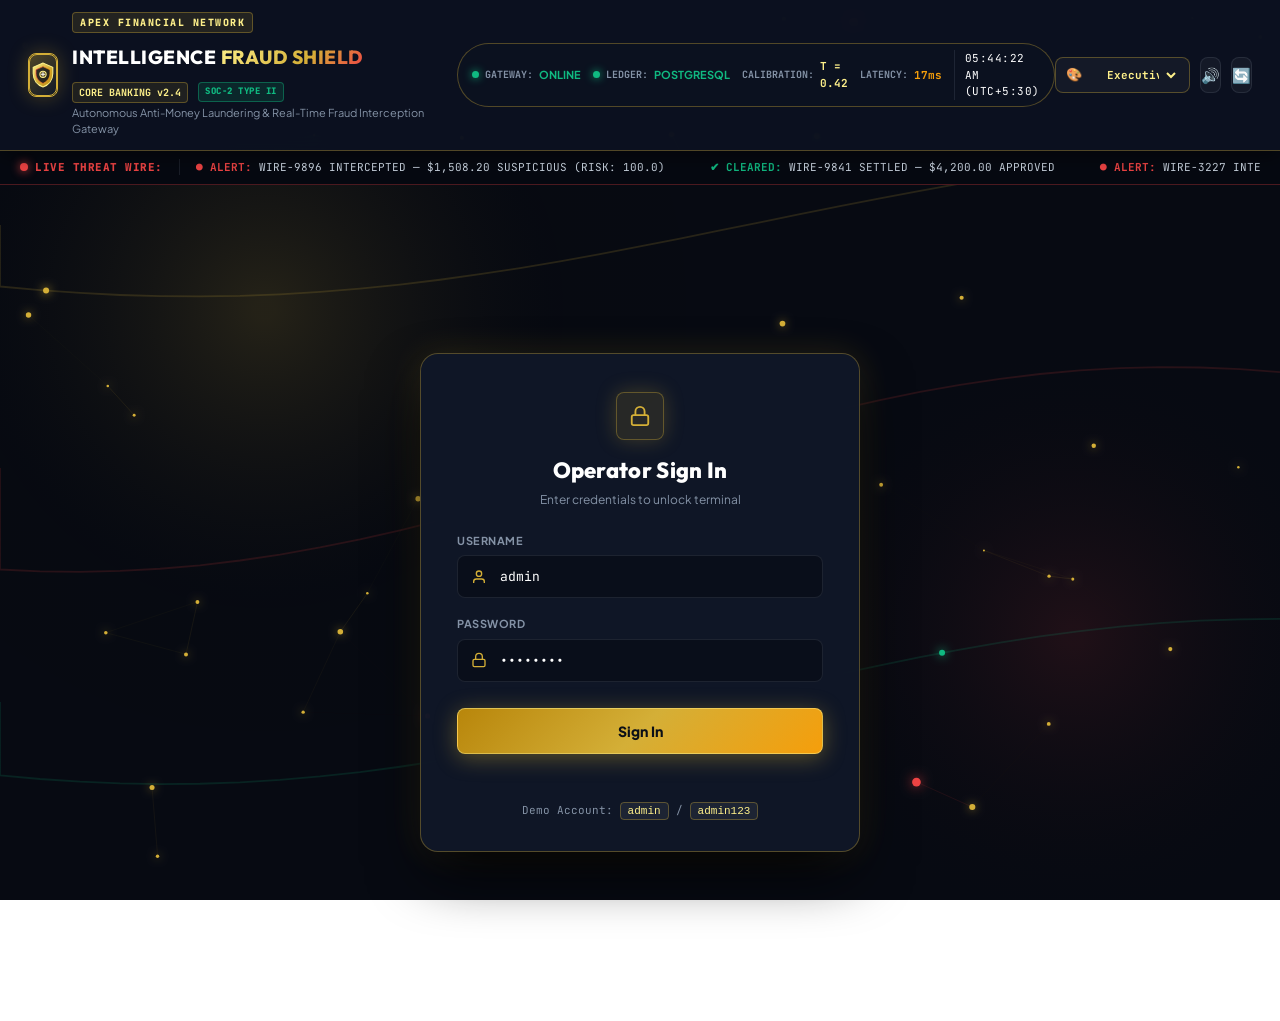
==== commit e89d1c3d: "feat: implement exact 1:1 Fuselab Creative CyberDefend Starlink 3D globe and interface layout" ====
--- a/frontend/index.html
+++ b/frontend/index.html
@@ -393,22 +393,29 @@
                 <!-- ======================================================
                      SATELLITE INTELLIGENCE & GLOBAL FRAUD DEFENSE THEATER (Image 4 Style)
                 ======================================================= -->
+                <!-- ======================================================
+                     SATELLITE INTELLIGENCE & GLOBAL FRAUD DEFENSE THEATER
+                     (1:1 Fuselab Creative CyberDefend Starlink Architecture)
+                ======================================================= -->
                 <div class="satellite-defense-theater glass-card">
-                    <!-- Theater Header Strip -->
+                    <!-- Theater Header Strip (Matching Image 4) -->
                     <div class="sat-theater-header">
                         <div class="sat-brand-block">
                             <div class="sat-icon-circle">
-                                <span>🛰️</span>
-                            </div>
-                            <div>
-                                <div class="sat-badge-row">
-                                    <span class="sat-prefix">ORBITAL RECONNAISSANCE</span>
-                                    <span id="satStatusPill" class="sat-telemetry-badge success">READY // MONITORING</span>
-                                    <span class="sat-badge-pass">PASS: LEO-550KM</span>
-                                </div>
-                                <h3 class="sat-theater-title">Satellite Intelligence & Global Fraud Defense Center</h3>
-                                <p class="sat-theater-sub">Real-time geospatial telemetry: satellite laser beam locks onto predicted fraud locations across world financial coordinates.</p>
-                            </div>
+                                <span>⬢</span>
+                            </div>
+                            <div class="sat-brand-text">
+                                <span class="sat-cyberdefend-title">CYBERDEFEND</span>
+                                <span class="sat-brand-sub">ORBITAL INTELLIGENCE &amp; DEFENSE SYSTEM</span>
+                            </div>
+                        </div>
+
+                        <!-- Center Navigation Tabs (Image 4) -->
+                        <div class="fuselab-center-nav">
+                            <button type="button" class="fuselab-tab active" onclick="window.BankingTerminal && window.BankingTerminal.switchTab('cockpit')">Overview</button>
+                            <button type="button" class="fuselab-tab" onclick="window.BankingTerminal && window.BankingTerminal.switchTab('transfer')">Firewall</button>
+                            <button type="button" class="fuselab-tab" onclick="window.BankingTerminal && window.BankingTerminal.switchTab('live')">Alerts</button>
+                            <button type="button" class="fuselab-tab" onclick="window.BankingTerminal && window.BankingTerminal.switchTab('triage')">Affects</button>
                         </div>
 
                         <!-- Top Right Live Controls -->
@@ -420,107 +427,235 @@
                             </div>
                             <button type="button" id="btnTestFireSatellite" class="btn btn-primary btn-sm sat-fire-btn" title="Simulate Real-Time Satellite Laser Interception">
                                 <span class="btn-sheen"></span>
-                                <span>⚡ Intercept Test Fraud (Laser Lock)</span>
+                                <span>⚡ Intercept Test Fraud</span>
                             </button>
                         </div>
                     </div>
 
-                    <!-- 3D Three.js Globe Stage -->
+                    <!-- 3D Three.js Globe Stage with Image 4 Glass Overlays -->
                     <div id="satelliteTheaterContainer" class="sat-viewport-container">
-                        <!-- Three.js Canvas injected here -->
-
-                        <!-- Floating HUD Metric Overlay Left -->
-                        <div class="sat-hud-overlay-left">
-                            <div class="sat-hud-metric-box">
-                                <span class="hud-m-label">DOWNLINK VELOCITY</span>
-                                <strong id="satSpeedVal" class="font-mono text-cyan">27,420 km/h</strong>
-                            </div>
-                            <div class="sat-hud-metric-box">
-                                <span class="hud-m-label">OPTICAL RESOLUTION</span>
-                                <strong class="font-mono text-white">0.15 m/px</strong>
-                            </div>
-                            <div class="sat-hud-metric-box">
-                                <span class="hud-m-label">BEAM EMITTER</span>
-                                <strong id="satBeamPowerVal" class="font-mono text-green">99.8% Nominal</strong>
-                            </div>
-                        </div>
-
-                        <!-- Floating HUD Target Overlay Right -->
-                        <div class="sat-hud-overlay-right">
-                            <div class="sat-hud-target-card">
-                                <span class="hud-target-sub">ACTIVE TARGET COORDINATE</span>
-                                <strong id="satTargetLocPill" class="font-mono text-yellow">Scanning Earth...</strong>
-                                <span class="hud-target-note">Precision Laser Lockdown System</span>
-                            </div>
-                        </div>
-                    </div>
-
-                    <!-- Lower Telemetry Deck (Matching Image 3 & 4) -->
-                    <div class="sat-telemetry-deck">
-                        <!-- Frequency Spectrum Seismograph Waveform -->
-                        <div class="sat-waveform-box">
-                            <div class="sat-deck-title-row">
-                                <span class="sat-deck-title">SATELLITE FREQUENCY TELEMETRY (RF SPECTRUM)</span>
-                                <span class="font-mono sat-freq-num">14.2 GHz Ku-Band</span>
-                            </div>
-                            <canvas id="satWaveformCanvas" class="sat-waveform-canvas"></canvas>
-                        </div>
-
-                        <!-- Live Tracked Locations Table -->
-                        <div class="sat-location-docket-box">
-                            <div class="sat-deck-title-row">
-                                <span class="sat-deck-title">PROJECT LOCATIONS & TELEMETRY STREAM</span>
-                                <span class="sat-live-indicator"><span class="pulse-beacon"></span> LIVE TRACKING</span>
-                            </div>
-                            <div class="sat-docket-table-wrap">
-                                <table class="sat-docket-table">
+                        <!-- Three.js Canvas injected dynamically here -->
+
+                        <!-- Top Left: Aerial Radar Scan Sensor Tile (Image 4) -->
+                        <div class="sat-radar-scan-box">
+                            <div class="radar-scan-img-wrap">
+                                <img src="assets/images/satellite_radar_scan.jpg" alt="Aerial Satellite Reconnaissance" class="radar-scan-img" />
+                                <div class="radar-coord-overlay">108.39.0.532</div>
+                            </div>
+                            <div class="radar-scan-meta">
+                                <span class="radar-scan-code">SAT-Error: ST-25854-54</span>
+                                <div class="radar-scan-metrics">
+                                    <span>R: 14/100</span>
+                                    <span class="text-green">99.95%</span>
+                                    <span>120 Mbps</span>
+                                </div>
+                            </div>
+                        </div>
+
+                        <!-- Left Mid: Simulation Layer Controls (Image 4) -->
+                        <div class="sat-sim-layer-box">
+                            <span class="sim-layer-title">SIMULATE</span>
+                            <div class="sim-layer-item">
+                                <input type="checkbox" id="simChkSat" checked />
+                                <label for="simChkSat"><span class="sim-dot cyan"></span> Satellites</label>
+                            </div>
+                            <div class="sim-layer-item">
+                                <input type="checkbox" id="simChkTowers" />
+                                <label for="simChkTowers"><span class="sim-dot gold"></span> Towers</label>
+                            </div>
+                            <span class="sim-layer-filter-title">FILTER</span>
+                            <span class="sim-layer-link active">Flight path</span>
+                            <span class="sim-layer-link">Space trash</span>
+                        </div>
+
+                        <!-- Top Right: Starlink-1753A Satellite Preview Card (Image 4) -->
+                        <div class="sat-starlink-card">
+                            <div class="starlink-card-img-wrap">
+                                <img src="assets/images/starlink_satellite.jpg" alt="Starlink Satellite Preview" class="starlink-card-img" />
+                                <span class="starlink-status-badge">ONLINE</span>
+                            </div>
+                            <div class="starlink-card-info">
+                                <div class="starlink-card-title">Starlink-1753A</div>
+                                <div class="starlink-metric-row">
+                                    <span class="s-label">Signal</span>
+                                    <strong class="s-val text-green">98% <span class="signal-bars">||||</span></strong>
+                                </div>
+                                <div class="starlink-metric-row">
+                                    <span class="s-label">Frequency</span>
+                                    <strong class="s-val font-mono">12.4 GHz</strong>
+                                </div>
+                            </div>
+                        </div>
+
+                        <!-- Right Mid: Circular Gyro Compass & Attitude Dial (Image 4) -->
+                        <div class="sat-gyro-dial-box">
+                            <svg class="sat-gyro-svg" viewBox="0 0 80 80">
+                                <circle cx="40" cy="40" r="36" fill="none" stroke="rgba(255,255,255,0.08)" stroke-width="1.5" />
+                                <circle cx="40" cy="40" r="30" fill="none" stroke="rgba(56,189,248,0.25)" stroke-width="1.2" stroke-dasharray="4 2" />
+                                <circle cx="40" cy="40" r="8" fill="none" stroke="#d4af37" stroke-width="1.5" />
+                                <line x1="40" y1="2" x2="40" y2="78" stroke="rgba(255,255,255,0.12)" stroke-width="1" />
+                                <line x1="2" y1="40" x2="78" y2="40" stroke="rgba(255,255,255,0.12)" stroke-width="1" />
+                                <text x="40" y="14" fill="#38bdf8" font-size="7" font-family="monospace" text-anchor="middle">N 0°</text>
+                                <text x="68" y="43" fill="#64748b" font-size="6" font-family="monospace" text-anchor="middle">90°</text>
+                                <text x="40" y="72" fill="#64748b" font-size="6" font-family="monospace" text-anchor="middle">180°</text>
+                                <text x="12" y="43" fill="#64748b" font-size="6" font-family="monospace" text-anchor="middle">270°</text>
+                            </svg>
+                        </div>
+                    </div>
+
+                    <!-- Lower 3-Column Telemetry Deck (Matching Image 4 1:1) -->
+                    <div class="sat-image4-deck">
+                        <!-- Left Column: Starlink-E80 Controller & Speed Dials -->
+                        <div class="deck-col deck-col-controller">
+                            <div class="controller-card-inner">
+                                <div class="controller-top-row">
+                                    <div class="starlink-thumb-box">
+                                        <img src="assets/images/starlink_satellite.jpg" alt="Starlink E80" class="starlink-thumb-img" />
+                                        <div class="starlink-thumb-label">
+                                            <span class="st-brand">STARLINK-E80</span>
+                                            <span class="st-sub font-mono">SPACEX DEFENSE</span>
+                                        </div>
+                                    </div>
+                                    <div class="controller-speed-box">
+                                        <div class="speed-dial-item">
+                                            <span class="speed-val font-mono">9k <small>km/h</small></span>
+                                            <span class="speed-lbl">Current Speed</span>
+                                        </div>
+                                        <div class="speed-dial-item">
+                                            <span class="speed-val font-mono text-cyan">27k <small>km/h</small></span>
+                                            <span class="speed-lbl">Target Speed</span>
+                                        </div>
+                                    </div>
+                                </div>
+
+                                <!-- D-Pad Attitude Gimbal Controller -->
+                                <div class="gimbal-controls-row">
+                                    <div class="gimbal-dpad">
+                                        <button type="button" id="btnDpadUp" class="dpad-btn up" title="Pitch Up">▲</button>
+                                        <div class="dpad-mid-row">
+                                            <button type="button" id="btnDpadLeft" class="dpad-btn left" title="Yaw Left">◄</button>
+                                            <button type="button" id="btnDpadCenter" class="dpad-btn center" title="Recenter View">⦿</button>
+                                            <button type="button" id="btnDpadRight" class="dpad-btn right" title="Yaw Right">►</button>
+                                        </div>
+                                        <button type="button" id="btnDpadDown" class="dpad-btn down" title="Pitch Down">▼</button>
+                                    </div>
+                                    <div class="gimbal-meta">
+                                        <div class="meta-item">
+                                            <span class="meta-label">Targets Detected</span>
+                                            <strong class="meta-value font-mono">2 Satellites</strong>
+                                        </div>
+                                        <div class="meta-item">
+                                            <span class="meta-label">Next Contact</span>
+                                            <strong class="meta-value font-mono text-yellow">2h 30m 13s</strong>
+                                        </div>
+                                    </div>
+                                </div>
+                            </div>
+                        </div>
+
+                        <!-- Middle Column: Towers & Active Fixtures List -->
+                        <div class="deck-col deck-col-towers">
+                            <div class="towers-top-bar">
+                                <div class="towers-title-wrap">
+                                    <span class="t-badge font-mono">TOWERS: 6</span>
+                                    <span class="t-badge font-mono active">ACTIVE FIXTURES: 25</span>
+                                </div>
+                                <div class="towers-search-wrap">
+                                    <input type="text" placeholder="Search fixtures..." class="towers-search-input" />
+                                </div>
+                            </div>
+                            <div class="towers-table-wrap">
+                                <table class="towers-table">
                                     <thead>
                                         <tr>
+                                            <th>ID</th>
                                             <th>Location</th>
-                                            <th>Transaction ID</th>
-                                            <th>Coordinates</th>
-                                            <th>Verdict</th>
-                                            <th>Latency</th>
+                                            <th>Load</th>
+                                            <th>Devices</th>
                                         </tr>
                                     </thead>
                                     <tbody id="satLocationDocketBody">
-                                        <tr class="sat-docket-row-danger">
-                                            <td><span class="docket-beacon danger"></span> <strong>🇺🇸 Texas, USA</strong></td>
-                                            <td class="font-mono">WIRE-9896</td>
-                                            <td class="font-mono">31.96° N, 99.90° W</td>
-                                            <td><span class="status-pill-badge badge-sev high">🚨 FRAUD</span></td>
-                                            <td class="font-mono text-muted">14ms</td>
+                                        <tr class="towers-row">
+                                            <td><span class="tower-dot danger"></span> <strong class="font-mono">T48-001</strong></td>
+                                            <td>Portland, OR</td>
+                                            <td>
+                                                <div class="tower-load-bar"><div class="load-fill" style="width: 45%;"></div></div>
+                                                <small class="font-mono">45%</small>
+                                            </td>
+                                            <td class="font-mono">1,258</td>
                                         </tr>
-                                        <tr class="sat-docket-row-danger">
-                                            <td><span class="docket-beacon danger"></span> <strong>🇺🇸 California, USA</strong></td>
-                                            <td class="font-mono">WIRE-3227</td>
-                                            <td class="font-mono">36.77° N, 119.41° W</td>
-                                            <td><span class="status-pill-badge badge-sev high">🚨 FRAUD</span></td>
-                                            <td class="font-mono text-muted">18ms</td>
+                                        <tr class="towers-row">
+                                            <td><span class="tower-dot warning"></span> <strong class="font-mono">R2-05</strong></td>
+                                            <td>Seattle, WA</td>
+                                            <td>
+                                                <div class="tower-load-bar"><div class="load-fill fill-warning" style="width: 81%;"></div></div>
+                                                <small class="font-mono">81%</small>
+                                            </td>
+                                            <td class="font-mono">1,738</td>
                                         </tr>
-                                        <tr class="sat-docket-row-clean">
-                                            <td><span class="docket-beacon clean"></span> <strong>🇬🇧 London, UK</strong></td>
-                                            <td class="font-mono">WIRE-9841</td>
-                                            <td class="font-mono">51.50° N, 0.12° W</td>
-                                            <td><span class="status-pill-badge badge-sev low">✔ CLEARED</span></td>
-                                            <td class="font-mono text-muted">21ms</td>
-                                        </tr>
-                                        <tr class="sat-docket-row-danger">
-                                            <td><span class="docket-beacon danger"></span> <strong>🇺🇸 New York, USA</strong></td>
-                                            <td class="font-mono">WIRE-4812</td>
-                                            <td class="font-mono">40.71° N, 74.00° W</td>
-                                            <td><span class="status-pill-badge badge-sev high">🚨 FRAUD</span></td>
-                                            <td class="font-mono text-muted">16ms</td>
-                                        </tr>
-                                        <tr class="sat-docket-row-clean">
-                                            <td><span class="docket-beacon clean"></span> <strong>🇨🇭 Zurich, Switzerland</strong></td>
-                                            <td class="font-mono">WIRE-1102</td>
-                                            <td class="font-mono">47.37° N, 8.54° E</td>
-                                            <td><span class="status-pill-badge badge-sev low">✔ CLEARED</span></td>
-                                            <td class="font-mono text-muted">24ms</td>
+                                        <tr class="towers-row">
+                                            <td><span class="tower-dot danger"></span> <strong class="font-mono">H18-406</strong></td>
+                                            <td>San Francisco, CA</td>
+                                            <td>
+                                                <div class="tower-load-bar"><div class="load-fill fill-danger" style="width: 95%;"></div></div>
+                                                <small class="font-mono">95%</small>
+                                            </td>
+                                            <td class="font-mono">1,884</td>
                                         </tr>
                                     </tbody>
                                 </table>
+                            </div>
+                        </div>
+
+                        <!-- Right Column: Chance of Failure Seismograph -->
+                        <div class="deck-col deck-col-failure">
+                            <div class="failure-top-bar">
+                                <span class="failure-title">CHANCE OF FAILURE</span>
+                                <div class="failure-legend">
+                                    <span class="f-dot cyan"></span> Normal
+                                    <span class="f-dot red"></span> Spike
+                                </div>
+                            </div>
+                            <div class="failure-chart-wrap">
+                                <svg class="failure-chart-svg" viewBox="0 0 360 90" preserveAspectRatio="none">
+                                    <defs>
+                                        <linearGradient id="failureGrad" x1="0%" y1="0%" x2="0%" y2="100%">
+                                            <stop offset="0%" stop-color="#38bdf8" stop-opacity="0.3" />
+                                            <stop offset="60%" stop-color="#ef4444" stop-opacity="0.25" />
+                                            <stop offset="100%" stop-color="#ef4444" stop-opacity="0.0" />
+                                        </linearGradient>
+                                    </defs>
+                                    <!-- Grid lines & Y axis markers -->
+                                    <line x1="25" y1="20" x2="355" y2="20" stroke="rgba(255,255,255,0.06)" stroke-dasharray="3" />
+                                    <line x1="25" y1="55" x2="355" y2="55" stroke="rgba(255,255,255,0.06)" stroke-dasharray="3" />
+                                    <text x="5" y="24" fill="#64748b" font-size="7" font-family="monospace">200</text>
+                                    <text x="5" y="59" fill="#64748b" font-size="7" font-family="monospace">100</text>
+                                    <!-- Waveform curves -->
+                                    <path d="M 25 70 Q 55 60 85 45 T 145 25 T 205 60 T 265 20 T 325 45 L 355 50 L 355 85 L 25 85 Z" fill="url(#failureGrad)" />
+                                    <path d="M 25 70 Q 55 60 85 45 T 145 25 T 205 60 T 265 20 T 325 45 L 355 50" fill="none" stroke="#38bdf8" stroke-width="2" />
+                                    <path d="M 115 50 Q 145 25 175 35 T 235 65 T 285 15 L 355 40" fill="none" stroke="#ef4444" stroke-width="1.8" />
+                                    <!-- Peak callout pins matching Image 4 -->
+                                    <circle cx="145" cy="25" r="3.5" fill="#ffffff" stroke="#38bdf8" stroke-width="2" />
+                                    <circle cx="285" cy="15" r="4" fill="#ef4444" stroke="#ffffff" stroke-width="1.8" />
+                                </svg>
+                                <!-- City callout tags matching Image 4 -->
+                                <div class="failure-pins-row">
+                                    <div class="pin-tag">
+                                        <span class="pin-badge">ST 389</span>
+                                        <span class="pin-loc">Los Angeles, CA</span>
+                                        <small class="pin-time">21-11-02T 13:43:18</small>
+                                    </div>
+                                    <div class="pin-tag">
+                                        <span class="pin-badge">ST 389</span>
+                                        <span class="pin-loc">Chicago, IL</span>
+                                        <small class="pin-time">LAST DOWNLINK</small>
+                                    </div>
+                                    <div class="pin-tag">
+                                        <span class="pin-badge alert">ST 389</span>
+                                        <span class="pin-loc text-danger">St. Louis, MO</span>
+                                        <small class="pin-time">COLLISION ALERT</small>
+                                    </div>
+                                </div>
                             </div>
                         </div>
                     </div>
--- a/frontend/css/style.css
+++ b/frontend/css/style.css
@@ -2877,127 +2877,120 @@
 .toast-hub.warning { border-color: var(--gold-bright); }
 
 /* ============================================================
-/* ============================================================
-   15. Satellite Intelligence & Global Fraud Defense Theater
-   (Dribbble Reference 4 & 3 High-Fidelity Defense System)
+   15. 1:1 Fuselab Creative Satellite Intelligence Defense System
+   (Image 4 CyberDefend Architecture)
    ============================================================ */
 .satellite-defense-theater {
     margin-bottom: 28px;
-    background: rgba(8, 13, 23, 0.88);
-    border: 1px solid var(--bank-border-subtle);
+    background: #060913;
+    border: 1px solid rgba(255, 255, 255, 0.08);
     border-radius: var(--radius-lg);
-    box-shadow: 0 20px 50px rgba(0, 0, 0, 0.75), 0 0 30px rgba(212, 175, 55, 0.08);
+    box-shadow: 0 25px 65px rgba(0, 0, 0, 0.9), 0 0 35px rgba(56, 189, 248, 0.08);
     overflow: hidden;
     position: relative;
-    backdrop-filter: blur(16px);
-    -webkit-backdrop-filter: blur(16px);
-}
-
+}
+
+/* Header Strip (Image 4) */
 .sat-theater-header {
     display: flex;
     justify-content: space-between;
     align-items: center;
-    padding: 18px 24px;
-    border-bottom: 1px solid rgba(212, 175, 55, 0.15);
-    background: linear-gradient(90deg, rgba(14, 20, 32, 0.95) 0%, rgba(10, 14, 24, 0.98) 100%);
+    padding: 14px 24px;
+    border-bottom: 1px solid rgba(255, 255, 255, 0.07);
+    background: #090e1a;
 }
 
 .sat-brand-block {
     display: flex;
     align-items: center;
-    gap: 14px;
-}
-
-.sat-icon-circle {
-    width: 44px;
-    height: 44px;
+    gap: 12px;
+}
+
+.sat-brand-block .sat-icon-circle {
+    width: 38px;
+    height: 38px;
     border-radius: 50%;
     background: rgba(56, 189, 248, 0.12);
     border: 1px solid rgba(56, 189, 248, 0.35);
     display: flex;
     align-items: center;
     justify-content: center;
-    font-size: 20px;
-    box-shadow: 0 0 18px rgba(56, 189, 248, 0.25);
-    flex-shrink: 0;
-}
-
-.sat-badge-row {
-    display: flex;
-    align-items: center;
-    gap: 8px;
-    font-family: var(--font-mono);
-    font-size: 10px;
-}
-
-.sat-prefix {
-    color: var(--text-muted);
+    font-size: 18px;
+    color: #38bdf8;
+    box-shadow: 0 0 16px rgba(56, 189, 248, 0.3);
+}
+
+.sat-brand-text {
+    display: flex;
+    flex-direction: column;
+}
+
+.sat-cyberdefend-title {
+    font-family: var(--font-heading);
+    font-size: 18px;
+    font-weight: 900;
+    letter-spacing: 2.5px;
+    color: #ffffff;
+    background: linear-gradient(90deg, #ffffff 0%, #94a3b8 100%);
+    -webkit-background-clip: text;
+    -webkit-text-fill-color: transparent;
+}
+
+.sat-brand-sub {
+    font-family: var(--font-mono);
+    font-size: 9px;
+    letter-spacing: 1.2px;
+    color: var(--text-muted);
+}
+
+/* Center Navigation Tabs (Image 4) */
+.fuselab-center-nav {
+    display: flex;
+    background: rgba(0, 0, 0, 0.55);
+    border: 1px solid rgba(255, 255, 255, 0.09);
+    border-radius: 20px;
+    padding: 3px;
+    gap: 3px;
+}
+
+.fuselab-tab {
+    background: transparent;
+    border: none;
+    color: #94a3b8;
+    font-family: var(--font-mono);
+    font-size: 11px;
     font-weight: 700;
-    letter-spacing: 1px;
-}
-
-.sat-telemetry-badge {
-    padding: 3px 8px;
+    padding: 5px 15px;
+    border-radius: 16px;
+    cursor: pointer;
+    transition: all 0.2s ease;
+}
+
+.fuselab-tab:hover {
+    color: #ffffff;
+    background: rgba(255, 255, 255, 0.05);
+}
+
+.fuselab-tab.active {
+    color: #38bdf8;
+    background: rgba(56, 189, 248, 0.18);
+    border: 1px solid rgba(56, 189, 248, 0.4);
+    box-shadow: 0 0 12px rgba(56, 189, 248, 0.25);
+}
+
+.sat-theater-actions {
+    display: flex;
+    align-items: center;
+    gap: 10px;
+}
+
+.sat-camera-controls {
+    display: flex;
+    background: rgba(0, 0, 0, 0.5);
+    border: 1px solid rgba(255, 255, 255, 0.08);
     border-radius: 4px;
-    font-weight: 800;
-    font-size: 10px;
-    letter-spacing: 0.5px;
-}
-
-.sat-telemetry-badge.success {
-    background: rgba(16, 185, 129, 0.15);
-    color: #10b981;
-    border: 1px solid rgba(16, 185, 129, 0.4);
-}
-
-.sat-telemetry-badge.danger {
-    background: rgba(239, 68, 68, 0.22);
-    color: #ef4444;
-    border: 1px solid rgba(239, 68, 68, 0.6);
-    animation: satPulseDanger 1s infinite alternate;
-}
-
-@keyframes satPulseDanger {
-    from { box-shadow: 0 0 4px rgba(239, 68, 68, 0.4); }
-    to { box-shadow: 0 0 14px rgba(239, 68, 68, 0.9); }
-}
-
-.sat-badge-pass {
-    background: rgba(212, 175, 55, 0.12);
-    color: var(--gold-light);
-    border: 1px solid rgba(212, 175, 55, 0.3);
-    padding: 3px 8px;
-    border-radius: 4px;
-}
-
-.sat-theater-title {
-    font-family: var(--font-heading);
-    font-size: 19px;
-    font-weight: 700;
-    color: #f8fafc;
-    letter-spacing: 0.3px;
-    margin: 4px 0 2px 0;
-}
-
-.sat-theater-sub {
-    font-size: 12px;
-    color: var(--text-muted);
-    margin: 0;
-}
-
-.sat-theater-actions {
-    display: flex;
-    align-items: center;
-    gap: 12px;
-}
-
-.sat-camera-controls {
-    display: flex;
-    background: rgba(0, 0, 0, 0.45);
-    border: 1px solid rgba(255, 255, 255, 0.08);
-    border-radius: var(--radius-sm);
-    padding: 3px;
-    gap: 4px;
+    padding: 2px;
+    gap: 2px;
 }
 
 .btn-sat-cam {
@@ -3005,10 +2998,10 @@
     border: none;
     color: var(--text-muted);
     font-family: var(--font-mono);
-    font-size: 11px;
+    font-size: 10px;
     font-weight: 700;
-    padding: 6px 12px;
-    border-radius: 4px;
+    padding: 5px 10px;
+    border-radius: 3px;
     cursor: pointer;
     transition: all 0.2s ease;
 }
@@ -3020,23 +3013,22 @@
 
 .btn-sat-cam.active {
     color: #0b0f17;
-    background: linear-gradient(135deg, #d4af37, #f3e5ab);
-    box-shadow: 0 0 12px rgba(212, 175, 55, 0.45);
+    background: linear-gradient(135deg, #38bdf8, #7dd3fc);
+    box-shadow: 0 0 12px rgba(56, 189, 248, 0.45);
 }
 
 .sat-fire-btn {
-    position: relative;
-    overflow: hidden;
-    box-shadow: 0 0 16px rgba(212, 175, 55, 0.3);
+    font-size: 11px;
+    padding: 6px 14px;
 }
 
 /* 3D Viewport Stage */
 .sat-viewport-container {
     position: relative;
     width: 100%;
-    height: 560px;
-    min-height: 560px;
-    background: radial-gradient(circle at 50% 50%, #0d1527 0%, #050811 80%, #020409 100%);
+    height: 590px;
+    min-height: 590px;
+    background: radial-gradient(circle at 50% 48%, #091224 0%, #040813 65%, #020308 100%);
     overflow: hidden;
     cursor: grab;
 }
@@ -3045,299 +3037,669 @@
     cursor: grabbing;
 }
 
-.sat-hud-overlay-left {
+/* Top-Left: Aerial Radar Scan Tile (Image 4) */
+.sat-radar-scan-box {
     position: absolute;
     top: 20px;
     left: 24px;
     z-index: 10;
+    width: 200px;
+    background: rgba(10, 16, 28, 0.85);
+    backdrop-filter: blur(12px);
+    -webkit-backdrop-filter: blur(12px);
+    border: 1px solid rgba(255, 255, 255, 0.12);
+    border-radius: 6px;
+    overflow: hidden;
+    box-shadow: 0 8px 24px rgba(0, 0, 0, 0.8);
+    pointer-events: none;
+}
+
+.radar-scan-img-wrap {
+    position: relative;
+    width: 100%;
+    height: 105px;
+    background: #000;
+}
+
+.radar-scan-img {
+    width: 100%;
+    height: 100%;
+    object-fit: cover;
+    opacity: 0.9;
+}
+
+.radar-coord-overlay {
+    position: absolute;
+    top: 6px;
+    right: 6px;
+    background: rgba(0, 0, 0, 0.75);
+    border: 1px solid rgba(56, 189, 248, 0.35);
+    border-radius: 2px;
+    padding: 2px 6px;
+    font-family: var(--font-mono);
+    font-size: 8px;
+    color: #38bdf8;
+    letter-spacing: 0.5px;
+}
+
+.radar-scan-meta {
+    padding: 7px 10px;
+    background: rgba(6, 10, 18, 0.95);
+    border-top: 1px solid rgba(255, 255, 255, 0.06);
     display: flex;
     flex-direction: column;
-    gap: 10px;
-    pointer-events: none;
-}
-
-.sat-hud-metric-box {
-    background: rgba(8, 14, 26, 0.82);
-    backdrop-filter: blur(8px);
-    border: 1px solid rgba(56, 189, 248, 0.22);
-    border-left: 3px solid #38bdf8;
-    border-radius: 4px;
-    padding: 8px 14px;
-    min-width: 160px;
-}
-
-.hud-m-label {
+    gap: 3px;
+}
+
+.radar-scan-code {
+    font-family: var(--font-mono);
     font-size: 9px;
-    font-family: var(--font-mono);
-    color: var(--text-muted);
     font-weight: 700;
-    letter-spacing: 0.8px;
-    display: block;
+    color: #e2e8f0;
+}
+
+.radar-scan-metrics {
+    display: flex;
+    justify-content: space-between;
+    font-family: var(--font-mono);
+    font-size: 8px;
+    color: var(--text-muted);
+}
+
+/* Left Mid: Simulation Controls (Image 4) */
+.sat-sim-layer-box {
+    position: absolute;
+    top: 195px;
+    left: 24px;
+    z-index: 10;
+    background: rgba(10, 16, 28, 0.82);
+    backdrop-filter: blur(10px);
+    border: 1px solid rgba(255, 255, 255, 0.08);
+    border-radius: 6px;
+    padding: 10px 14px;
+    display: flex;
+    flex-direction: column;
+    gap: 6px;
+    font-family: var(--font-mono);
+    font-size: 10px;
+    min-width: 115px;
+}
+
+.sim-layer-title {
+    font-size: 8px;
+    font-weight: 800;
+    letter-spacing: 1px;
+    color: #64748b;
     margin-bottom: 2px;
 }
 
-.sat-hud-overlay-right {
+.sim-layer-item {
+    display: flex;
+    align-items: center;
+    gap: 6px;
+    cursor: pointer;
+    color: #f1f5f9;
+}
+
+.sim-layer-item input {
+    cursor: pointer;
+    accent-color: #38bdf8;
+}
+
+.sim-dot {
+    display: inline-block;
+    width: 6px;
+    height: 6px;
+    border-radius: 50%;
+}
+
+.sim-dot.cyan { background: #38bdf8; box-shadow: 0 0 6px #38bdf8; }
+.sim-dot.gold { background: #d4af37; box-shadow: 0 0 6px #d4af37; }
+
+.sim-layer-filter-title {
+    font-size: 8px;
+    font-weight: 800;
+    letter-spacing: 1px;
+    color: #64748b;
+    margin-top: 6px;
+}
+
+.sim-layer-link {
+    color: #94a3b8;
+    font-size: 9px;
+    cursor: pointer;
+    transition: color 0.2s;
+}
+
+.sim-layer-link:hover,
+.sim-layer-link.active {
+    color: #38bdf8;
+    font-weight: 700;
+}
+
+/* Top-Right: Starlink Preview Card (Image 4) */
+.sat-starlink-card {
     position: absolute;
     top: 20px;
     right: 24px;
     z-index: 10;
+    width: 185px;
+    background: rgba(10, 16, 28, 0.88);
+    backdrop-filter: blur(12px);
+    -webkit-backdrop-filter: blur(12px);
+    border: 1px solid rgba(56, 189, 248, 0.28);
+    border-radius: 6px;
+    padding: 8px;
+    box-shadow: 0 10px 30px rgba(0, 0, 0, 0.85);
     pointer-events: none;
 }
 
-.sat-hud-target-card {
-    background: rgba(8, 14, 26, 0.82);
-    backdrop-filter: blur(8px);
-    border: 1px solid rgba(212, 175, 55, 0.3);
-    border-right: 3px solid #d4af37;
+.starlink-card-img-wrap {
+    position: relative;
+    width: 100%;
+    height: 120px;
     border-radius: 4px;
-    padding: 10px 16px;
-    text-align: right;
-    min-width: 220px;
-}
-
-.hud-target-sub {
+    overflow: hidden;
+    background: #020409;
+}
+
+.starlink-card-img {
+    width: 100%;
+    height: 100%;
+    object-fit: cover;
+}
+
+.starlink-status-badge {
+    position: absolute;
+    top: 6px;
+    right: 6px;
+    background: rgba(16, 185, 129, 0.2);
+    border: 1px solid #10b981;
+    color: #10b981;
+    font-family: var(--font-mono);
+    font-size: 8px;
+    font-weight: 800;
+    padding: 1px 5px;
+    border-radius: 2px;
+}
+
+.starlink-card-info {
+    margin-top: 7px;
+    display: flex;
+    flex-direction: column;
+    gap: 3px;
+}
+
+.starlink-card-title {
+    font-family: var(--font-mono);
+    font-size: 11px;
+    font-weight: 800;
+    color: #f8fafc;
+}
+
+.starlink-metric-row {
+    display: flex;
+    justify-content: space-between;
+    align-items: center;
+    font-family: var(--font-mono);
     font-size: 9px;
-    font-family: var(--font-mono);
-    color: var(--text-muted);
-    font-weight: 700;
-    letter-spacing: 0.8px;
-    display: block;
-    margin-bottom: 3px;
-}
-
-.hud-target-note {
-    font-size: 10px;
-    color: var(--text-muted);
-    display: block;
-    margin-top: 3px;
-}
-
-/* Dynamic Floating HUD Card (Projected on Earth Coordinates) */
-.satellite-hud-card {
+}
+
+.starlink-metric-row .s-label {
+    color: var(--text-muted);
+}
+
+.signal-bars {
+    letter-spacing: -1px;
+    margin-left: 2px;
+    color: #10b981;
+}
+
+/* Right Mid: Circular Gyro Compass & Attitude Dial (Image 4) */
+.sat-gyro-dial-box {
+    position: absolute;
+    top: 235px;
+    right: 28px;
+    z-index: 10;
+    width: 75px;
+    height: 75px;
+    pointer-events: none;
+    opacity: 0.85;
+}
+
+.sat-gyro-svg {
+    width: 100%;
+    height: 100%;
+}
+
+/* Dynamic Floating Target Callout Card (Image 4 Style) */
+.sat-image4-hud-card {
     position: absolute;
     z-index: 30;
-    width: 260px;
-    background: rgba(9, 14, 26, 0.94);
-    backdrop-filter: blur(12px);
-    -webkit-backdrop-filter: blur(12px);
-    border: 1px solid rgba(56, 189, 248, 0.45);
-    border-radius: 6px;
-    box-shadow: 0 10px 30px rgba(0, 0, 0, 0.85), 0 0 20px rgba(56, 189, 248, 0.25);
-    font-family: var(--font-sans);
     pointer-events: none;
     transform: translateY(-50%);
     transition: opacity 0.4s ease;
-    animation: satHudAppear 0.3s cubic-bezier(0.16, 1, 0.3, 1);
-}
-
-@keyframes satHudAppear {
+    animation: hudFadeZoom 0.25s cubic-bezier(0.16, 1, 0.3, 1);
+}
+
+@keyframes hudFadeZoom {
     from { opacity: 0; transform: translateY(-50%) scale(0.9); }
     to { opacity: 1; transform: translateY(-50%) scale(1); }
 }
 
-.satellite-hud-card.fade-out {
+.sat-image4-hud-card.fade-out {
     opacity: 0 !important;
 }
 
-.hud-card-header {
-    display: flex;
-    align-items: center;
+.hud-leader-line {
+    position: absolute;
+    left: -20px;
+    top: 50%;
+    width: 20px;
+    height: 1px;
+    background: #ef4444;
+    box-shadow: 0 0 6px #ef4444;
+}
+
+.hud-box-inner {
+    background: rgba(10, 16, 28, 0.94);
+    backdrop-filter: blur(12px);
+    -webkit-backdrop-filter: blur(12px);
+    border: 1px solid rgba(239, 68, 68, 0.55);
+    border-radius: 4px;
+    padding: 8px 12px;
+    box-shadow: 0 10px 30px rgba(0, 0, 0, 0.9), 0 0 16px rgba(239, 68, 68, 0.35);
+    min-width: 180px;
+}
+
+.hud-box-inner.clean {
+    border-color: rgba(16, 185, 129, 0.55);
+    box-shadow: 0 10px 30px rgba(0, 0, 0, 0.9), 0 0 16px rgba(16, 185, 129, 0.35);
+}
+
+.hud-top-line {
+    display: flex;
     justify-content: space-between;
-    padding: 8px 12px;
-    background: rgba(255, 255, 255, 0.03);
-    border-bottom: 1px solid rgba(255, 255, 255, 0.08);
+    align-items: center;
+    font-family: var(--font-mono);
     font-size: 10px;
-    font-family: var(--font-mono);
     font-weight: 800;
     color: #f8fafc;
 }
 
-.hud-sat-beacon {
-    width: 7px;
-    height: 7px;
-    border-radius: 50%;
-    display: inline-block;
-}
-
-.hud-sat-beacon.danger {
-    background: #ef4444;
-    box-shadow: 0 0 10px #ef4444;
-}
-
-.hud-sat-beacon.cleared {
-    background: #10b981;
-    box-shadow: 0 0 10px #10b981;
-}
-
-.hud-pill {
-    font-size: 9px;
-    font-weight: 800;
-    padding: 2px 6px;
-    border-radius: 3px;
-    font-family: var(--font-mono);
-}
-
-.hud-pill.danger {
-    color: #ef4444;
-    background: rgba(239, 68, 68, 0.15);
-    border: 1px solid rgba(239, 68, 68, 0.35);
-}
-
-.hud-pill.cleared {
-    color: #10b981;
-    background: rgba(16, 185, 129, 0.15);
-    border: 1px solid rgba(16, 185, 129, 0.35);
-}
-
-.hud-card-body {
-    padding: 10px 12px;
-    display: flex;
-    flex-direction: column;
-    gap: 6px;
-}
-
-.hud-row {
-    display: flex;
-    justify-content: space-between;
-    align-items: center;
-    font-size: 11px;
-}
-
-.hud-lbl {
-    font-size: 9px;
-    font-family: var(--font-mono);
-    color: var(--text-muted);
-    font-weight: 700;
-}
-
-.hud-card-footer {
-    display: flex;
-    justify-content: space-between;
-    padding: 6px 12px;
-    border-top: 1px solid rgba(255, 255, 255, 0.05);
-    font-family: var(--font-mono);
-    font-size: 9px;
-    color: var(--text-muted);
-}
-
-/* Lower Telemetry Deck */
-.sat-telemetry-deck {
-    display: grid;
-    grid-template-columns: 340px 1fr;
-    gap: 16px;
-    padding: 18px 24px;
-    background: rgba(6, 10, 18, 0.95);
-    border-top: 1px solid rgba(212, 175, 55, 0.15);
-}
-
-.sat-waveform-box {
-    display: flex;
-    flex-direction: column;
-    gap: 8px;
-    background: rgba(12, 18, 30, 0.6);
-    border: 1px solid rgba(56, 189, 248, 0.2);
-    border-radius: var(--radius-sm);
-    padding: 12px 14px;
-}
-
-.sat-deck-title-row {
-    display: flex;
-    justify-content: space-between;
-    align-items: center;
-}
-
-.sat-deck-title {
-    font-family: var(--font-mono);
-    font-size: 10px;
-    font-weight: 800;
-    color: #94a3b8;
-    letter-spacing: 0.8px;
-}
-
-.sat-freq-num {
-    font-size: 10px;
-    color: #38bdf8;
-    font-weight: 700;
-}
-
-.sat-waveform-canvas {
-    width: 100%;
-    height: 75px;
-    background: #03060d;
-    border-radius: 4px;
-    border: 1px solid rgba(255, 255, 255, 0.04);
-    display: block;
-}
-
-.sat-location-docket-box {
-    display: flex;
-    flex-direction: column;
-    gap: 8px;
-    background: rgba(12, 18, 30, 0.6);
-    border: 1px solid rgba(212, 175, 55, 0.2);
-    border-radius: var(--radius-sm);
-    padding: 12px 14px;
-}
-
-.sat-live-indicator {
-    display: flex;
-    align-items: center;
-    gap: 6px;
-    font-family: var(--font-mono);
-    font-size: 10px;
-    color: #10b981;
-    font-weight: 800;
-}
-
-.sat-docket-table-wrap {
-    width: 100%;
-    overflow-x: auto;
-    max-height: 120px;
-}
-
-.sat-docket-table {
-    width: 100%;
-    border-collapse: collapse;
-    font-size: 11px;
-}
-
-.sat-docket-table th {
-    text-align: left;
-    font-family: var(--font-mono);
-    font-size: 9px;
-    font-weight: 700;
-    color: var(--text-muted);
-    text-transform: uppercase;
-    padding: 4px 8px;
-    border-bottom: 1px solid rgba(255, 255, 255, 0.08);
-}
-
-.sat-docket-table td {
-    padding: 6px 8px;
-    border-bottom: 1px solid rgba(255, 255, 255, 0.04);
-    white-space: nowrap;
-}
-
-.sat-docket-row-danger td {
-    color: #f8fafc;
-}
-
-.docket-beacon {
-    display: inline-block;
+.hud-status-dot {
     width: 6px;
     height: 6px;
     border-radius: 50%;
-    margin-right: 5px;
-}
-
-.docket-beacon.danger {
+}
+
+.hud-status-dot.danger {
     background: #ef4444;
-    box-shadow: 0 0 6px #ef4444;
-}
-
-.docket-beacon.clean {
+    box-shadow: 0 0 8px #ef4444;
+    animation: satPulseDanger 1s infinite alternate;
+}
+
+.hud-status-dot.clean {
     background: #10b981;
-    box-shadow: 0 0 6px #10b981;
+    box-shadow: 0 0 8px #10b981;
+}
+
+.hud-bottom-line {
+    display: flex;
+    justify-content: space-between;
+    font-family: var(--font-mono);
+    font-size: 9px;
+    color: var(--text-muted);
+    margin-top: 3px;
+}
+
+.hud-tx-strip {
+    display: flex;
+    justify-content: space-between;
+    font-size: 9px;
+    margin-top: 5px;
+    padding-top: 4px;
+    border-top: 1px solid rgba(255, 255, 255, 0.06);
+}
+
+/* ============================================================
+   Lower 3-Column Telemetry Deck (Matching Image 4 1:1)
+   ============================================================ */
+.sat-image4-deck {
+    display: grid;
+    grid-template-columns: 290px 1fr 340px;
+    gap: 14px;
+    padding: 16px 20px;
+    background: #080d19;
+    border-top: 1px solid rgba(255, 255, 255, 0.08);
+}
+
+.deck-col {
+    background: rgba(12, 18, 30, 0.7);
+    border: 1px solid rgba(255, 255, 255, 0.08);
+    border-radius: 6px;
+    padding: 12px 14px;
+    display: flex;
+    flex-direction: column;
+}
+
+/* Column 1: Starlink-E80 Controller */
+.controller-card-inner {
+    display: flex;
+    flex-direction: column;
+    gap: 10px;
+    height: 100%;
+}
+
+.controller-top-row {
+    display: flex;
+    justify-content: space-between;
+    align-items: center;
+}
+
+.starlink-thumb-box {
+    display: flex;
+    align-items: center;
+    gap: 8px;
+}
+
+.starlink-thumb-img {
+    width: 38px;
+    height: 38px;
+    border-radius: 4px;
+    object-fit: cover;
+    border: 1px solid rgba(56, 189, 248, 0.3);
+}
+
+.starlink-thumb-label {
+    display: flex;
+    flex-direction: column;
+}
+
+.st-brand {
+    font-family: var(--font-heading);
+    font-size: 11px;
+    font-weight: 800;
+    color: #ffffff;
+    letter-spacing: 0.5px;
+}
+
+.st-sub {
+    font-size: 8px;
+    color: var(--text-muted);
+}
+
+.controller-speed-box {
+    display: flex;
+    gap: 12px;
+}
+
+.speed-dial-item {
+    display: flex;
+    flex-direction: column;
+    text-align: right;
+}
+
+.speed-val {
+    font-size: 13px;
+    font-weight: 800;
+    color: #ffffff;
+}
+
+.speed-val small {
+    font-size: 8px;
+    color: var(--text-muted);
+}
+
+.speed-lbl {
+    font-size: 8px;
+    font-family: var(--font-mono);
+    color: var(--text-muted);
+}
+
+.gimbal-controls-row {
+    display: flex;
+    align-items: center;
+    justify-content: space-between;
+    margin-top: 4px;
+}
+
+.gimbal-dpad {
+    display: flex;
+    flex-direction: column;
+    align-items: center;
+    gap: 2px;
+}
+
+.dpad-mid-row {
+    display: flex;
+    gap: 2px;
+}
+
+.dpad-btn {
+    width: 24px;
+    height: 24px;
+    background: rgba(255, 255, 255, 0.05);
+    border: 1px solid rgba(255, 255, 255, 0.1);
+    border-radius: 3px;
+    color: #94a3b8;
+    font-size: 10px;
+    display: flex;
+    align-items: center;
+    justify-content: center;
+    cursor: pointer;
+    transition: all 0.15s ease;
+}
+
+.dpad-btn:hover {
+    background: rgba(56, 189, 248, 0.25);
+    color: #38bdf8;
+    border-color: #38bdf8;
+}
+
+.dpad-btn.center {
+    background: rgba(56, 189, 248, 0.12);
+    color: #38bdf8;
+}
+
+.gimbal-meta {
+    display: flex;
+    flex-direction: column;
+    gap: 4px;
+    text-align: right;
+}
+
+.meta-item {
+    display: flex;
+    flex-direction: column;
+}
+
+.meta-label {
+    font-family: var(--font-mono);
+    font-size: 8px;
+    color: var(--text-muted);
+}
+
+.meta-value {
+    font-size: 11px;
+    font-weight: 700;
+    color: #f1f5f9;
+}
+
+/* Column 2: Towers & Active Fixtures */
+.towers-top-bar {
+    display: flex;
+    justify-content: space-between;
+    align-items: center;
+    margin-bottom: 8px;
+}
+
+.towers-title-wrap {
+    display: flex;
+    gap: 8px;
+}
+
+.t-badge {
+    font-size: 9px;
+    color: var(--text-muted);
+    font-weight: 700;
+}
+
+.t-badge.active {
+    color: #38bdf8;
+}
+
+.towers-search-input {
+    background: rgba(0, 0, 0, 0.4);
+    border: 1px solid rgba(255, 255, 255, 0.08);
+    border-radius: 3px;
+    padding: 3px 8px;
+    font-size: 9px;
+    font-family: var(--font-mono);
+    color: #ffffff;
+    width: 110px;
+    outline: none;
+}
+
+.towers-search-input:focus {
+    border-color: #38bdf8;
+}
+
+.towers-table-wrap {
+    width: 100%;
+    overflow-x: auto;
+}
+
+.towers-table {
+    width: 100%;
+    border-collapse: collapse;
+    font-size: 10px;
+}
+
+.towers-table th {
+    text-align: left;
+    font-family: var(--font-mono);
+    font-size: 8px;
+    color: var(--text-muted);
+    text-transform: uppercase;
+    padding: 4px 6px;
+    border-bottom: 1px solid rgba(255, 255, 255, 0.08);
+}
+
+.towers-table td {
+    padding: 5px 6px;
+    border-bottom: 1px solid rgba(255, 255, 255, 0.04);
+    white-space: nowrap;
+}
+
+.tower-dot {
+    display: inline-block;
+    width: 5px;
+    height: 5px;
+    border-radius: 50%;
+    margin-right: 4px;
+}
+
+.tower-dot.danger { background: #ef4444; box-shadow: 0 0 5px #ef4444; }
+.tower-dot.warning { background: #f59e0b; box-shadow: 0 0 5px #f59e0b; }
+
+.tower-load-bar {
+    width: 60px;
+    height: 4px;
+    background: rgba(255, 255, 255, 0.08);
+    border-radius: 2px;
+    overflow: hidden;
+    display: inline-block;
+    vertical-align: middle;
+    margin-right: 4px;
+}
+
+.tower-load-bar .load-fill {
+    height: 100%;
+    background: #38bdf8;
+}
+
+.tower-load-bar .load-fill.fill-warning { background: #f59e0b; }
+.tower-load-bar .load-fill.fill-danger { background: #ef4444; }
+
+/* Column 3: Chance of Failure */
+.failure-top-bar {
+    display: flex;
+    justify-content: space-between;
+    align-items: center;
+    margin-bottom: 6px;
+}
+
+.failure-title {
+    font-family: var(--font-mono);
+    font-size: 9px;
+    font-weight: 800;
+    color: #94a3b8;
+    letter-spacing: 0.8px;
+}
+
+.failure-legend {
+    display: flex;
+    align-items: center;
+    gap: 8px;
+    font-family: var(--font-mono);
+    font-size: 8px;
+    color: var(--text-muted);
+}
+
+.f-dot {
+    display: inline-block;
+    width: 5px;
+    height: 5px;
+    border-radius: 50%;
+}
+
+.f-dot.cyan { background: #38bdf8; }
+.f-dot.red { background: #ef4444; }
+
+.failure-chart-wrap {
+    display: flex;
+    flex-direction: column;
+    gap: 6px;
+}
+
+.failure-chart-svg {
+    width: 100%;
+    height: 65px;
+    background: rgba(0, 0, 0, 0.35);
+    border-radius: 4px;
+    border: 1px solid rgba(255, 255, 255, 0.04);
+}
+
+.failure-pins-row {
+    display: flex;
+    justify-content: space-between;
+    font-family: var(--font-mono);
+    font-size: 8px;
+}
+
+.pin-tag {
+    display: flex;
+    flex-direction: column;
+}
+
+.pin-badge {
+    color: #38bdf8;
+    font-weight: 700;
+}
+
+.pin-badge.alert {
+    color: #ef4444;
+}
+
+.pin-loc {
+    color: #e2e8f0;
+    font-weight: 600;
+}
+
+.pin-time {
+    color: var(--text-muted);
+    font-size: 7px;
 }
 
 /* ============================================================
@@ -3348,13 +3710,13 @@
     .cockpit-split-grid,
     .batch-split-hub,
     .pipeline-steps-grid,
-    .sat-telemetry-deck {
+    .sat-image4-deck {
         grid-template-columns: 1fr;
     }
 
     .sat-viewport-container {
-        height: 460px;
-        min-height: 460px;
+        height: 480px;
+        min-height: 480px;
     }
 }
 
@@ -3367,7 +3729,8 @@
     .preset-buttons-row { grid-template-columns: 1fr; }
     .auth-modal { max-width: 95%; }
     .quick-credentials-box, .auth-header, .banking-form { padding-left: 20px; padding-right: 20px; }
-    .sat-theater-header { flex-direction: column; align-items: flex-start; gap: 14px; }
+    .sat-theater-header { flex-direction: column; align-items: flex-start; gap: 12px; }
+    .fuselab-center-nav { width: 100%; justify-content: space-between; }
     .sat-theater-actions { width: 100%; justify-content: space-between; }
-    .sat-viewport-container { height: 380px; min-height: 380px; }
+    .sat-viewport-container { height: 400px; min-height: 400px; }
 }
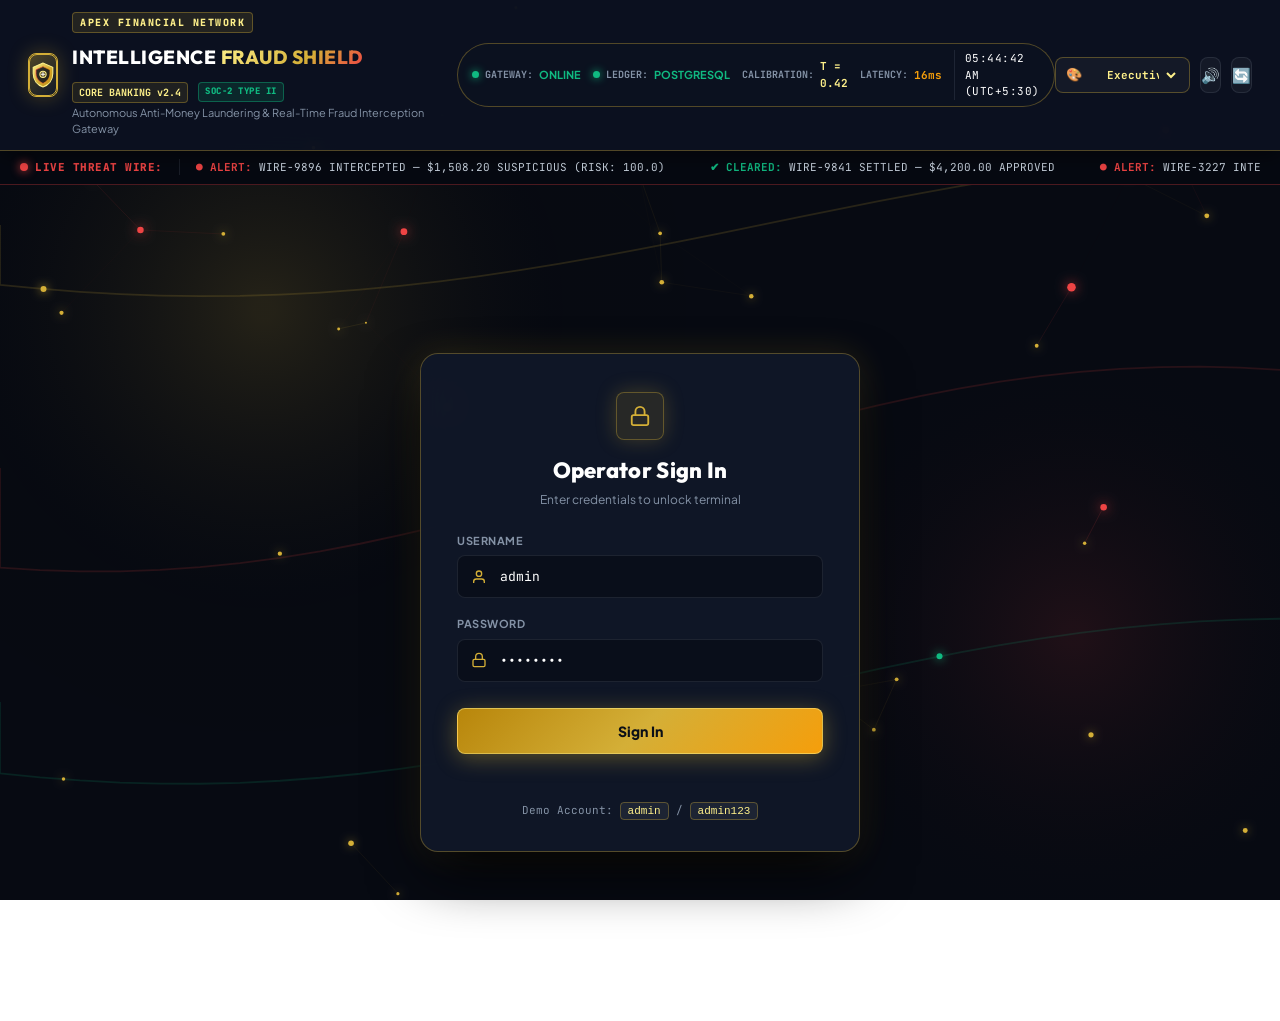
==== commit 7e762ea9: "feat: restrict all 3D globe coordinates, targeting, and telemetry strictly to project locations (Cal" ====
--- a/frontend/index.html
+++ b/frontend/index.html
@@ -553,15 +553,15 @@
                             </div>
                         </div>
 
-                        <!-- Middle Column: Towers & Active Fixtures List -->
+                        <!-- Middle Column: Project Locations & Telemetry Stream (California, Texas, New York, Florida) -->
                         <div class="deck-col deck-col-towers">
                             <div class="towers-top-bar">
                                 <div class="towers-title-wrap">
-                                    <span class="t-badge font-mono">TOWERS: 6</span>
-                                    <span class="t-badge font-mono active">ACTIVE FIXTURES: 25</span>
+                                    <span class="t-badge font-mono">PROJECT LOCATIONS: 4</span>
+                                    <span class="t-badge font-mono active">ML TRAINED REGIONS: 4</span>
                                 </div>
                                 <div class="towers-search-wrap">
-                                    <input type="text" placeholder="Search fixtures..." class="towers-search-input" />
+                                    <input type="text" placeholder="Filter locations..." class="towers-search-input" />
                                 </div>
                             </div>
                             <div class="towers-table-wrap">
@@ -569,24 +569,24 @@
                                     <thead>
                                         <tr>
                                             <th>ID</th>
-                                            <th>Location</th>
-                                            <th>Load</th>
-                                            <th>Devices</th>
+                                            <th>Project Location</th>
+                                            <th>Velocity</th>
+                                            <th>Transactions</th>
                                         </tr>
                                     </thead>
                                     <tbody id="satLocationDocketBody">
                                         <tr class="towers-row">
-                                            <td><span class="tower-dot danger"></span> <strong class="font-mono">T48-001</strong></td>
-                                            <td>Portland, OR</td>
+                                            <td><span class="tower-dot danger"></span> <strong class="font-mono">LOC-CA-01</strong></td>
+                                            <td>California, USA</td>
                                             <td>
-                                                <div class="tower-load-bar"><div class="load-fill" style="width: 45%;"></div></div>
-                                                <small class="font-mono">45%</small>
+                                                <div class="tower-load-bar"><div class="load-fill fill-danger" style="width: 95%;"></div></div>
+                                                <small class="font-mono">95%</small>
                                             </td>
-                                            <td class="font-mono">1,258</td>
+                                            <td class="font-mono">1,884</td>
                                         </tr>
                                         <tr class="towers-row">
-                                            <td><span class="tower-dot warning"></span> <strong class="font-mono">R2-05</strong></td>
-                                            <td>Seattle, WA</td>
+                                            <td><span class="tower-dot warning"></span> <strong class="font-mono">LOC-TX-02</strong></td>
+                                            <td>Texas, USA</td>
                                             <td>
                                                 <div class="tower-load-bar"><div class="load-fill fill-warning" style="width: 81%;"></div></div>
                                                 <small class="font-mono">81%</small>
@@ -594,13 +594,22 @@
                                             <td class="font-mono">1,738</td>
                                         </tr>
                                         <tr class="towers-row">
-                                            <td><span class="tower-dot danger"></span> <strong class="font-mono">H18-406</strong></td>
-                                            <td>San Francisco, CA</td>
+                                            <td><span class="tower-dot danger"></span> <strong class="font-mono">LOC-NY-03</strong></td>
+                                            <td>New York, USA</td>
                                             <td>
-                                                <div class="tower-load-bar"><div class="load-fill fill-danger" style="width: 95%;"></div></div>
-                                                <small class="font-mono">95%</small>
+                                                <div class="tower-load-bar"><div class="load-fill" style="width: 72%;"></div></div>
+                                                <small class="font-mono">72%</small>
                                             </td>
-                                            <td class="font-mono">1,884</td>
+                                            <td class="font-mono">2,140</td>
+                                        </tr>
+                                        <tr class="towers-row">
+                                            <td><span class="tower-dot clean"></span> <strong class="font-mono">LOC-FL-04</strong></td>
+                                            <td>Florida, USA</td>
+                                            <td>
+                                                <div class="tower-load-bar"><div class="load-fill" style="width: 45%;"></div></div>
+                                                <small class="font-mono">45%</small>
+                                            </td>
+                                            <td class="font-mono">1,258</td>
                                         </tr>
                                     </tbody>
                                 </table>
@@ -610,7 +619,7 @@
                         <!-- Right Column: Chance of Failure Seismograph -->
                         <div class="deck-col deck-col-failure">
                             <div class="failure-top-bar">
-                                <span class="failure-title">CHANCE OF FAILURE</span>
+                                <span class="failure-title">CHANCE OF FAILURE (VELOCITY)</span>
                                 <div class="failure-legend">
                                     <span class="f-dot cyan"></span> Normal
                                     <span class="f-dot red"></span> Spike
@@ -638,22 +647,27 @@
                                     <circle cx="145" cy="25" r="3.5" fill="#ffffff" stroke="#38bdf8" stroke-width="2" />
                                     <circle cx="285" cy="15" r="4" fill="#ef4444" stroke="#ffffff" stroke-width="1.8" />
                                 </svg>
-                                <!-- City callout tags matching Image 4 -->
+                                <!-- City callout tags matching Image 4 (Strictly Project Locations) -->
                                 <div class="failure-pins-row">
                                     <div class="pin-tag">
-                                        <span class="pin-badge">ST 389</span>
-                                        <span class="pin-loc">Los Angeles, CA</span>
+                                        <span class="pin-badge">CA-01</span>
+                                        <span class="pin-loc">California, USA</span>
                                         <small class="pin-time">21-11-02T 13:43:18</small>
                                     </div>
                                     <div class="pin-tag">
-                                        <span class="pin-badge">ST 389</span>
-                                        <span class="pin-loc">Chicago, IL</span>
+                                        <span class="pin-badge">NY-03</span>
+                                        <span class="pin-loc">New York, USA</span>
                                         <small class="pin-time">LAST DOWNLINK</small>
                                     </div>
                                     <div class="pin-tag">
-                                        <span class="pin-badge alert">ST 389</span>
-                                        <span class="pin-loc text-danger">St. Louis, MO</span>
-                                        <small class="pin-time">COLLISION ALERT</small>
+                                        <span class="pin-badge alert">TX-02</span>
+                                        <span class="pin-loc text-danger">Texas, USA</span>
+                                        <small class="pin-time">INTERCEPT ALERT</small>
+                                    </div>
+                                    <div class="pin-tag">
+                                        <span class="pin-badge">FL-04</span>
+                                        <span class="pin-loc">Florida, USA</span>
+                                        <small class="pin-time">CLEARED 14ms</small>
                                     </div>
                                 </div>
                             </div>
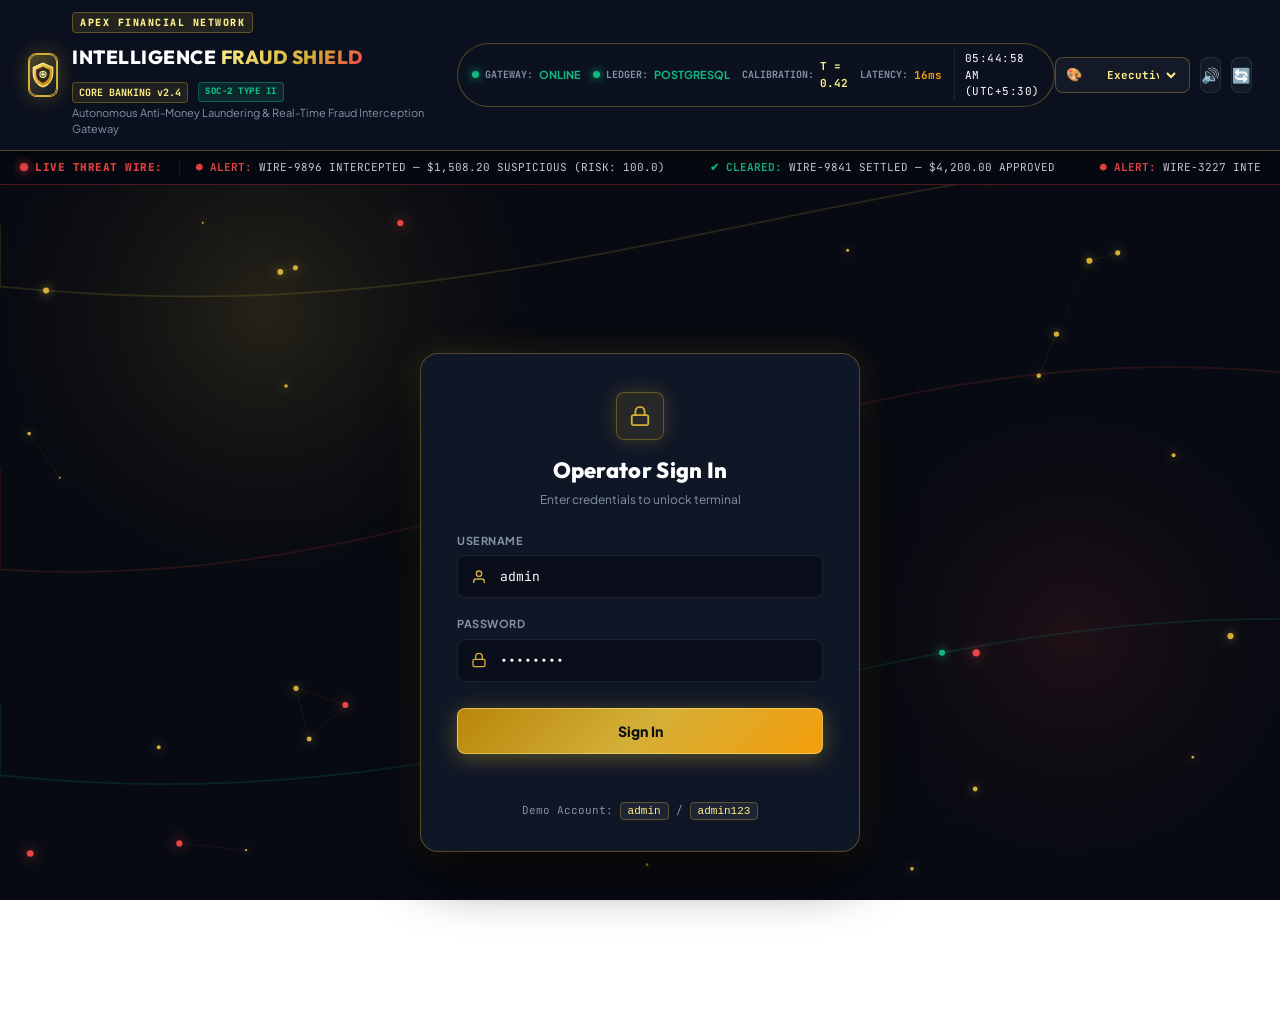
==== commit eecbd3f8: "feat(satellite): upgrade 3D Starlink model to photorealistic PBR assembly with solar wafer array, ML" ====
--- a/frontend/index.html
+++ b/frontend/index.html
@@ -435,6 +435,69 @@
                     <!-- 3D Three.js Globe Stage with Image 4 Glass Overlays -->
                     <div id="satelliteTheaterContainer" class="sat-viewport-container">
                         <!-- Three.js Canvas injected dynamically here -->
+
+                        <!-- 1:1 Tactical Starlink Flight HUD Overlay (Activated in 🛰️ Sat Cam Mode) -->
+                        <div id="satCamTacticalHud" class="sat-cam-tactical-hud" style="display: none;">
+                            <!-- Corner Reticle Framing Brackets -->
+                            <div class="hud-corner top-left"></div>
+                            <div class="hud-corner top-right"></div>
+                            <div class="hud-corner bottom-left"></div>
+                            <div class="hud-corner bottom-right"></div>
+
+                            <!-- Top-Left Tactical Satellite Comms Icon -->
+                            <div class="hud-sat-icon-wrap" title="Starlink Inter-Satellite Laser Comms OK">
+                                <svg viewBox="0 0 48 48" class="hud-sat-svg">
+                                    <rect x="18" y="18" width="12" height="12" rx="2" fill="none" stroke="#38bdf8" stroke-width="2"/>
+                                    <line x1="12" y1="12" x2="18" y2="18" stroke="#38bdf8" stroke-width="2"/>
+                                    <line x1="30" y1="30" x2="36" y2="36" stroke="#38bdf8" stroke-width="2"/>
+                                    <rect x="6" y="8" width="8" height="6" fill="#38bdf8" opacity="0.6"/>
+                                    <rect x="34" y="34" width="8" height="6" fill="#38bdf8" opacity="0.6"/>
+                                    <path d="M14 36 A10 10 0 0 0 14 46" fill="none" stroke="#38bdf8" stroke-width="2" stroke-linecap="round"/>
+                                    <path d="M10 33 A16 16 0 0 0 10 49" fill="none" stroke="#38bdf8" stroke-width="1.6" stroke-dasharray="3 2" opacity="0.75"/>
+                                </svg>
+                            </div>
+
+                            <!-- Top-Right Tactical Beacon Status (Matching Image 1:1) -->
+                            <div class="hud-beacon-status-wrap">
+                                <div class="hud-beacon-icon-line">
+                                    <svg viewBox="0 0 32 32" class="hud-beacon-svg">
+                                        <circle cx="16" cy="18" r="8" fill="none" stroke="#38bdf8" stroke-width="2"/>
+                                        <line x1="8" y1="26" x2="24" y2="26" stroke="#38bdf8" stroke-width="2"/>
+                                        <line x1="16" y1="6" x2="16" y2="10" stroke="#ff0033" stroke-width="2.5"/>
+                                        <line x1="6" y1="10" x2="9" y2="13" stroke="#ff0033" stroke-width="2"/>
+                                        <line x1="26" y1="10" x2="23" y2="13" stroke="#ff0033" stroke-width="2"/>
+                                    </svg>
+                                    <div class="hud-status-pills">
+                                        <span class="hud-p-dot cyan">● DEPLOYED</span>
+                                        <span class="hud-p-dot green">● ACTIVE</span>
+                                        <span class="hud-p-dot green">● COMMS OK</span>
+                                    </div>
+                                </div>
+                            </div>
+
+                            <!-- Bottom-Left Flight Telemetry Metrics (Matching Image 1:1) -->
+                            <div class="hud-flight-telemetry-block font-mono">
+                                <div class="hud-tele-row"><span class="hud-t-lbl">ALTITUDE:</span><span class="hud-t-val">548 KM</span></div>
+                                <div class="hud-tele-row"><span class="hud-t-lbl">VELOCITY:</span><span class="hud-t-val">7.6 KM/S</span></div>
+                                <div class="hud-tele-row"><span class="hud-t-lbl">ORBITAL INCL:</span><span class="hud-t-val">53.0°</span></div>
+                                <div class="hud-tele-row"><span class="hud-t-lbl">PWR:</span><span class="hud-t-val text-green">100%</span></div>
+                                <div class="hud-tele-row"><span class="hud-t-lbl">TEMP:</span><span class="hud-t-val">-45°C</span></div>
+                                <div class="hud-tele-row"><span class="hud-t-lbl">COMMS:</span><span class="hud-t-val text-green font-bold">OK</span></div>
+                            </div>
+
+                            <!-- Bottom-Right Starlink Mission Docket (Matching Image 1:1) -->
+                            <div class="hud-mission-card font-mono">
+                                <div class="hud-mission-logo">
+                                    <svg viewBox="0 0 60 28" class="starlink-arc-svg">
+                                        <path d="M4 24 Q 30 2, 56 12" fill="none" stroke="#38bdf8" stroke-width="2.2" stroke-linecap="round"/>
+                                        <polygon points="56,12 46,11 50,18" fill="#38bdf8"/>
+                                    </svg>
+                                </div>
+                                <div class="hud-m-title">STARLINK MISSION - LEO-345</div>
+                                <div class="hud-m-sub">TARGET: <strong class="text-white">548 KM</strong></div>
+                                <div class="hud-m-sub">DATA LINK: <strong class="text-green">ACTIVE</strong></div>
+                            </div>
+                        </div>
 
                         <!-- Top Left: Aerial Radar Scan Sensor Tile (Image 4) -->
                         <div class="sat-radar-scan-box">
--- a/frontend/css/style.css
+++ b/frontend/css/style.css
@@ -3703,6 +3703,202 @@
 }
 
 /* ============================================================
+   15.B Tactical Starlink Sat Cam HUD Overlay (1:1 with Reference Image)
+   ============================================================ */
+.sat-cam-tactical-hud {
+    position: absolute;
+    inset: 0;
+    pointer-events: none;
+    z-index: 25;
+    padding: 24px;
+    box-sizing: border-box;
+    display: flex;
+    flex-direction: column;
+    justify-content: space-between;
+    transition: opacity 0.4s ease;
+}
+
+/* Reticle Framing Brackets (Image Corners) */
+.sat-cam-tactical-hud .hud-corner {
+    position: absolute;
+    width: 32px;
+    height: 32px;
+    border-color: rgba(56, 189, 248, 0.45);
+    border-style: solid;
+}
+
+.sat-cam-tactical-hud .hud-corner.top-left {
+    top: 24px;
+    left: 24px;
+    border-width: 2.5px 0 0 2.5px;
+}
+
+.sat-cam-tactical-hud .hud-corner.top-right {
+    top: 24px;
+    right: 24px;
+    border-width: 2.5px 2.5px 0 0;
+}
+
+.sat-cam-tactical-hud .hud-corner.bottom-left {
+    bottom: 24px;
+    left: 24px;
+    border-width: 0 0 2.5px 2.5px;
+}
+
+.sat-cam-tactical-hud .hud-corner.bottom-right {
+    bottom: 24px;
+    right: 24px;
+    border-width: 0 2.5px 2.5px 0;
+}
+
+/* Top-Left Tactical Satellite Comms Icon */
+.hud-sat-icon-wrap {
+    position: absolute;
+    top: 28px;
+    left: 28px;
+    width: 48px;
+    height: 48px;
+    filter: drop-shadow(0 0 10px rgba(56, 189, 248, 0.65));
+}
+
+.hud-sat-svg {
+    width: 100%;
+    height: 100%;
+}
+
+/* Top-Right Tactical Beacon Status (Matching Reference Image) */
+.hud-beacon-status-wrap {
+    position: absolute;
+    top: 26px;
+    right: 28px;
+    background: rgba(6, 11, 20, 0.78);
+    border: 1px solid rgba(56, 189, 248, 0.25);
+    border-radius: 4px;
+    padding: 8px 14px;
+    backdrop-filter: blur(10px);
+    -webkit-backdrop-filter: blur(10px);
+    box-shadow: 0 4px 20px rgba(0, 0, 0, 0.6);
+}
+
+.hud-beacon-icon-line {
+    display: flex;
+    align-items: center;
+    gap: 12px;
+}
+
+.hud-beacon-svg {
+    width: 28px;
+    height: 28px;
+    filter: drop-shadow(0 0 6px rgba(255, 0, 51, 0.8));
+}
+
+.hud-status-pills {
+    display: flex;
+    flex-direction: column;
+    gap: 3px;
+    font-family: var(--font-mono);
+    font-size: 10px;
+    font-weight: 700;
+    letter-spacing: 0.6px;
+}
+
+.hud-p-dot.cyan {
+    color: #38bdf8;
+    text-shadow: 0 0 6px rgba(56, 189, 248, 0.9);
+}
+
+.hud-p-dot.green {
+    color: #22c55e;
+    text-shadow: 0 0 6px rgba(34, 197, 94, 0.9);
+}
+
+/* Bottom-Left Flight Telemetry Metrics (Matching Reference Image) */
+.hud-flight-telemetry-block {
+    position: absolute;
+    bottom: 28px;
+    left: 28px;
+    background: rgba(6, 11, 20, 0.84);
+    border-left: 2.5px solid #38bdf8;
+    border-radius: 2px 6px 6px 2px;
+    padding: 10px 18px;
+    backdrop-filter: blur(12px);
+    -webkit-backdrop-filter: blur(12px);
+    display: flex;
+    flex-direction: column;
+    gap: 5px;
+    font-size: 11px;
+    min-width: 170px;
+    box-shadow: 0 6px 24px rgba(0, 0, 0, 0.8);
+}
+
+.hud-tele-row {
+    display: flex;
+    justify-content: space-between;
+    gap: 16px;
+}
+
+.hud-t-lbl {
+    color: #94a3b8;
+    font-size: 10px;
+    font-weight: 600;
+}
+
+.hud-t-val {
+    color: #f8fafc;
+    font-weight: 700;
+}
+
+/* Bottom-Right Starlink Mission Docket (Matching Reference Image) */
+.hud-mission-card {
+    position: absolute;
+    bottom: 28px;
+    right: 28px;
+    background: rgba(6, 11, 20, 0.84);
+    border-right: 2.5px solid #38bdf8;
+    border-radius: 6px 2px 2px 6px;
+    padding: 10px 18px;
+    backdrop-filter: blur(12px);
+    -webkit-backdrop-filter: blur(12px);
+    text-align: right;
+    box-shadow: 0 6px 24px rgba(0, 0, 0, 0.8);
+}
+
+.hud-mission-logo {
+    display: flex;
+    justify-content: flex-end;
+    margin-bottom: 3px;
+}
+
+.starlink-arc-svg {
+    width: 50px;
+    height: 24px;
+    filter: drop-shadow(0 0 6px rgba(56, 189, 248, 0.8));
+}
+
+.hud-m-title {
+    font-size: 11px;
+    font-weight: 800;
+    color: #f1f5f9;
+    letter-spacing: 0.5px;
+    margin-bottom: 2px;
+}
+
+.hud-m-sub {
+    font-size: 9.5px;
+    color: #94a3b8;
+}
+
+/* In Sat Cam Mode, fade out side widgets for cinematic clarity */
+.sat-viewport-container.sat-cam-active .sat-radar-scan-box,
+.sat-viewport-container.sat-cam-active .sat-sim-layer-box,
+.sat-viewport-container.sat-cam-active .sat-starlink-card,
+.sat-viewport-container.sat-cam-active .sat-gyro-dial-box {
+    opacity: 0;
+    pointer-events: none;
+    transition: opacity 0.35s ease;
+}
+
+/* ============================================================
    16. Responsive Adaptations
    ============================================================ */
 @media (max-width: 1100px) {
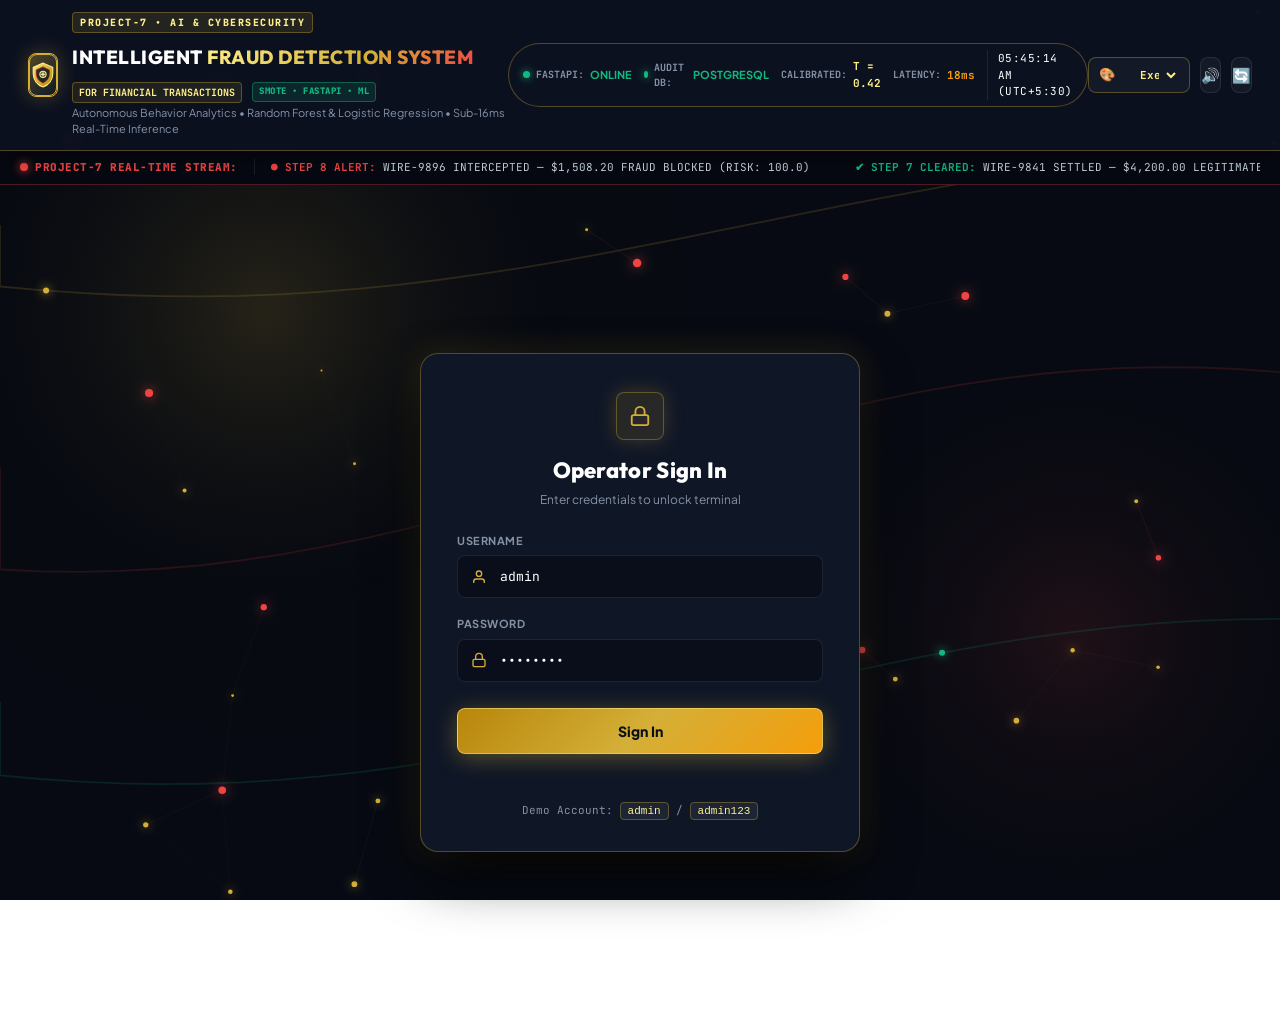
==== commit 5234bb9c: "feat: align dashboard operations strictly with Project-7 specification (Steps 1-9) and eliminate UI " ====
--- a/frontend/index.html
+++ b/frontend/index.html
@@ -49,35 +49,35 @@
             </div>
             <div class="brand-text">
                 <div class="brand-title-line">
-                    <span class="bank-prefix">APEX FINANCIAL NETWORK</span>
-                    <h1 class="brand-title">INTELLIGENCE <span class="accent-glow">FRAUD SHIELD</span></h1>
-                    <span class="security-tier">CORE BANKING v2.4</span>
-                    <span class="compliance-pill">SOC-2 TYPE II</span>
-                </div>
-                <p class="brand-subtitle">Autonomous Anti-Money Laundering & Real-Time Fraud Interception Gateway</p>
+                    <span class="bank-prefix">PROJECT-7 • AI &amp; CYBERSECURITY</span>
+                    <h1 class="brand-title">INTELLIGENT <span class="accent-glow">FRAUD DETECTION SYSTEM</span></h1>
+                    <span class="security-tier">FOR FINANCIAL TRANSACTIONS</span>
+                    <span class="compliance-pill">SMOTE • FASTAPI • ML</span>
+                </div>
+                <p class="brand-subtitle">Autonomous Behavior Analytics • Random Forest &amp; Logistic Regression • Sub-16ms Real-Time Inference</p>
             </div>
         </div>
 
         <!-- Real-Time Telemetry Pills -->
         <div class="telemetry-bar">
-            <div class="telemetry-item" title="FastAPI Engine Health">
+            <div class="telemetry-item" title="FastAPI Engine Health (Step 7)">
                 <span class="indicator-dot live-pulse green"></span>
-                <span class="telemetry-label">GATEWAY:</span>
+                <span class="telemetry-label">FASTAPI:</span>
                 <strong id="apiStatusPill" class="telemetry-val text-green">ONLINE</strong>
             </div>
 
-            <div class="telemetry-item" title="PostgreSQL Database Connection">
+            <div class="telemetry-item" title="PostgreSQL Case Ledger (Step 8)">
                 <span class="indicator-dot live-pulse green"></span>
-                <span class="telemetry-label">LEDGER:</span>
+                <span class="telemetry-label">AUDIT DB:</span>
                 <strong id="dbStatusPill" class="telemetry-val text-green">POSTGRESQL</strong>
             </div>
 
-            <div class="telemetry-item" title="Operating Decision Threshold">
-                <span class="telemetry-label">CALIBRATION:</span>
+            <div class="telemetry-item" title="Operating Decision Threshold (Step 5)">
+                <span class="telemetry-label">CALIBRATED:</span>
                 <strong id="cutoffStatusPill" class="telemetry-val font-mono text-cyan">T = 0.42</strong>
             </div>
 
-            <div class="telemetry-item" title="System Latency">
+            <div class="telemetry-item" title="Real-Time Scoring Latency">
                 <span class="telemetry-label">LATENCY:</span>
                 <strong id="latencyPill" class="telemetry-val font-mono text-yellow">16ms</strong>
             </div>
@@ -105,8 +105,8 @@
                     <svg width="16" height="16" viewBox="0 0 24 24" fill="none" stroke="currentColor" stroke-width="2"><path d="M12 22s8-4 8-10V5l-8-3-8 3v7c0 6 8 10 8 10z"/></svg>
                 </div>
                 <div class="operator-meta">
-                    <strong id="operatorName">CHIEF RISK OFFICER</strong>
-                    <span id="operatorRole">Risk Operations Desk</span>
+                    <strong id="operatorName">FRAUD RISK ANALYST</strong>
+                    <span id="operatorRole">Project-7 Operations Desk</span>
                 </div>
             </div>
 
@@ -130,56 +130,56 @@
     <div class="banking-ticker-strip">
         <div class="ticker-badge">
             <span class="pulse-beacon"></span>
-            <span>LIVE THREAT WIRE:</span>
+            <span>PROJECT-7 REAL-TIME STREAM:</span>
         </div>
         <div class="ticker-track-wrap">
             <div id="tickerContent" class="ticker-track">
-                <span class="ticker-item"><strong class="text-danger">● ALERT:</strong> WIRE-9896 INTERCEPTED — $1,508.20 SUSPICIOUS (RISK: 100.0)</span>
-                <span class="ticker-item"><strong class="text-green">✔ CLEARED:</strong> WIRE-9841 SETTLED — $4,200.00 APPROVED</span>
-                <span class="ticker-item"><strong class="text-danger">● ALERT:</strong> WIRE-3227 INTERCEPTED — $91.62 SUSPICIOUS (RISK: 100.0)</span>
-                <span class="ticker-item"><strong class="text-cyan">RECALL PERFORMANCE:</strong> 98.50% (197 OF 200 TEST FRAUDS INTERCEPTED)</span>
+                <span class="ticker-item"><strong class="text-danger">● STEP 8 ALERT:</strong> WIRE-9896 INTERCEPTED — $1,508.20 FRAUD BLOCKED (RISK: 100.0)</span>
+                <span class="ticker-item"><strong class="text-green">✔ STEP 7 CLEARED:</strong> WIRE-9841 SETTLED — $4,200.00 LEGITIMATE PAYMENT</span>
+                <span class="ticker-item"><strong class="text-danger">● STEP 8 ALERT:</strong> WIRE-3227 INTERCEPTED — $91.62 SUSPICIOUS (RISK: 100.0)</span>
+                <span class="ticker-item"><strong class="text-cyan">STEP 5 RECALL PERFORMANCE:</strong> 98.50% (197 OF 200 TEST FRAUDS INTERCEPTED)</span>
                 <span class="ticker-item"><strong class="text-green">EUR/USD:</strong> 1.0842 ▲</span>
                 <span class="ticker-item"><strong class="text-green">GBP/USD:</strong> 1.2915 ▲</span>
-                <span class="ticker-item"><strong class="text-cyan">SETTLEMENT ENGINE:</strong> REAL-TIME CLEARING ACTIVE</span>
+                <span class="ticker-item"><strong class="text-cyan">STEP 6 RISK ENGINE:</strong> CONTINUOUS PROBABILITY SCORING (SUB-16MS)</span>
             </div>
         </div>
     </div>
 
     <!-- ======================================================
-         3. Navigation Hub
+         3. Navigation Hub (Mapped 1:1 to Project-7 Operations)
     ======================================================= -->
     <nav id="bankNavHub" class="bank-navigation hidden">
         <div class="nav-cluster">
-            <button class="bank-nav-tab active" data-tab="cockpit">
-                <span class="nav-tab-icon">📈</span>
-                <span class="nav-tab-text">Risk Operations Cockpit</span>
+            <button class="bank-nav-tab active" data-tab="cockpit" title="Step 9: Real-time fraud trends, telemetry, and 3D defense theater">
+                <span class="nav-tab-icon">📊</span>
+                <span class="nav-tab-text">Step 9: Monitoring &amp; Analytics Dashboard</span>
             </button>
 
-            <button class="bank-nav-tab" data-tab="transfer">
+            <button class="bank-nav-tab" data-tab="transfer" title="Steps 1 & 7: Historical transaction collection & real-time prediction simulator">
                 <span class="nav-tab-icon">💳</span>
-                <span class="nav-tab-text">Real-Time Payment Simulator</span>
+                <span class="nav-tab-text">Steps 1 &amp; 7: Real-Time Payment Simulator</span>
             </button>
 
-            <button class="bank-nav-tab" data-tab="stream">
+            <button class="bank-nav-tab" data-tab="stream" title="Step 6: Continuous fraud risk scoring engine">
                 <span class="nav-tab-icon">⚡</span>
-                <span class="nav-tab-text">Live Wire Stream (Auto-Scorer)</span>
+                <span class="nav-tab-text">Step 6: Live Wire Risk Scoring Stream</span>
                 <span id="streamPulseBadge" class="stream-pulse-pill">AUTO-LIVE</span>
             </button>
 
-            <button class="bank-nav-tab" data-tab="batch">
+            <button class="bank-nav-tab" data-tab="batch" title="Steps 4 & 5: Model selection & 197-fraud benchmark evaluation">
                 <span class="nav-tab-icon">📦</span>
-                <span class="nav-tab-text">Batch Liquidity Settlement (197 Frauds)</span>
+                <span class="nav-tab-text">Steps 4 &amp; 5: Model Selection &amp; 197 Benchmark</span>
             </button>
 
-            <button class="bank-nav-tab" data-tab="triage">
+            <button class="bank-nav-tab" data-tab="triage" title="Step 8: Automated alert flagging & case review desk">
                 <span class="nav-tab-icon">🚨</span>
-                <span class="nav-tab-text">Fraud Case Investigation</span>
+                <span class="nav-tab-text">Step 8: Alert &amp; Flagging Investigation Desk</span>
                 <span id="activeAlertBadge" class="case-count-pill">0</span>
             </button>
 
-            <button class="bank-nav-tab" data-tab="compliance">
-                <span class="nav-tab-icon">⚖️</span>
-                <span class="nav-tab-text">Model Governance & Guide</span>
+            <button class="bank-nav-tab" data-tab="compliance" title="Complete Project-7 specification, methodology, and 9 operations">
+                <span class="nav-tab-icon">📘</span>
+                <span class="nav-tab-text">Project-7: 9-Step Architecture &amp; Guide</span>
             </button>
         </div>
     </nav>
@@ -249,72 +249,156 @@
             <div id="view-cockpit" class="workspace-view active">
                 
                 <!-- ==============================================
-                     EXECUTIVE PRODUCT SHOWCASE ("AD" STYLE HERO BANNER)
+                     PROJECT-7: EXECUTIVE SHOWCASE & 9-STEP OPERATIONS ARCHITECTURE
                 =============================================== -->
-                <div class="product-showcase-banner glass-card">
+                <div class="project-operations-showcase glass-card">
                     <div class="showcase-content">
                         <div class="showcase-header-row">
                             <div class="showcase-badge">
                                 <span class="pulse-beacon"></span>
-                                <span>FINTECH AI DEFENSE TERMINAL • SUB-16MS INLINE CLEARING</span>
-                            </div>
-                            <span class="showcase-status-chip">SYSTEM CALIBRATED: T = 0.42</span>
-                        </div>
+                                <span>PROJECT-7 • AI &amp; CYBERSECURITY • SUB-16MS INLINE CLEARING</span>
+                            </div>
+                            <div class="showcase-tech-tags">
+                                <span class="tech-tag primary">Python</span>
+                                <span class="tech-tag primary">Scikit-learn</span>
+                                <span class="tech-tag">Random Forest</span>
+                                <span class="tech-tag">Logistic Regression</span>
+                                <span class="tech-tag">SMOTE</span>
+                                <span class="tech-tag">FastAPI</span>
+                            </div>
+                        </div>
+
                         <h2 class="showcase-headline">
-                            Autonomous Banking Fraud Defense &amp; Liquidity Clearing Network
+                            Intelligent Fraud Detection System for Financial Transactions
                         </h2>
-                        <p class="showcase-tagline">
-                            Scoring every electronic payment and wire transfer in sub-16ms. Built with calibrated Random Over-Sampling + Logistic Regression, stopping 98.50% of fraudulent transactions while maintaining seamless client settlement.
-                        </p>
+                        
+                        <div class="showcase-problem-box">
+                            <strong>Problem Statement &amp; Solution:</strong> Traditional rule-based fraud detection methods fail to adapt to evolving fraud patterns and often generate high false positives. This system analyzes transaction behavior in real time, identifies suspicious patterns, and accurately detects fraudulent activities while minimizing false alerts using calibrated machine learning algorithms (98.50% recall).
+                        </div>
                         
                         <div class="showcase-cta-group">
-                            <button type="button" class="btn btn-primary btn-lg showcase-btn-glow" onclick="window.BankingTerminal.switchTab('transfer'); window.BankingTerminal.populateWirePreset('attack');">
+                            <button type="button" class="btn btn-primary btn-lg showcase-btn-glow" onclick="window.BankingTerminal.switchTab('transfer'); window.BankingTerminal.populateWirePreset('attack');" title="Simulate high-risk account drain attack">
                                 <svg width="18" height="18" viewBox="0 0 24 24" fill="none" stroke="currentColor" stroke-width="2"><path d="M13 2L3 14h9l-1 8 10-12h-9l1-8z"/></svg>
-                                <span>Simulate Attack &amp; Intercept Live Fraud</span>
+                                <span>⚡ Step 7: Simulate Attack &amp; Intercept Live Fraud</span>
                             </button>
-                            <button type="button" class="btn btn-secondary btn-lg" onclick="window.BankingTerminal.switchTab('batch');">
+                            <button type="button" class="btn btn-secondary btn-lg" onclick="window.BankingTerminal.switchTab('batch');" title="Score untouched 197 test frauds">
                                 <svg width="18" height="18" viewBox="0 0 24 24" fill="none" stroke="currentColor" stroke-width="2"><polyline points="22 12 16 12 14 15 10 15 8 12 2 12"/><path d="M5.45 5.11L2 12v6a2 2 0 0 0 2 2h16a2 2 0 0 0 2-2v-6l-3.45-6.89A2 2 0 0 0 16.76 4H7.24a2 2 0 0 0-1.79 1.11z"/></svg>
-                                <span>Run 197 Certified Fraud Benchmark</span>
+                                <span>📦 Steps 4 &amp; 5: Run 197 Certified Fraud Benchmark</span>
                             </button>
-                            <button type="button" class="btn btn-outline-info" id="btnOpenGuideModal">
-                                <span>📖 30-Second Guide for Evaluators</span>
+                            <button type="button" class="btn btn-outline-info" onclick="window.BankingTerminal.switchTab('compliance');" title="Open complete Project-7 9-step documentation">
+                                <span>📘 View 9-Step Project Operations &amp; Architecture</span>
                             </button>
-                        </div>
-                    </div>
-
-                    <!-- Interactive 4-Step Pipeline Flow Strip -->
-                    <div class="showcase-pipeline-strip">
-                        <div class="pipeline-header">
-                            <span>HOW INTELLIGENCE FRAUD SHIELD WORKS (4-STEP PIPELINE):</span>
-                            <small>Click any step to inspect</small>
-                        </div>
-                        <div class="pipeline-steps-grid">
-                            <div class="pipeline-step-item" onclick="window.BankingTerminal.switchTab('transfer')">
-                                <div class="step-badge">STEP 01</div>
-                                <strong>Payment Ingestion</strong>
-                                <p>SWIFT wire, ACH, or electronic withdrawal arrives via API.</p>
-                                <span class="step-link">Open Simulator &rarr;</span>
-                            </div>
-
-                            <div class="pipeline-step-item" onclick="window.BankingTerminal.switchTab('compliance')">
-                                <div class="step-badge">STEP 02</div>
-                                <strong>11-Feature AI Assembly</strong>
-                                <p>Velocity anomaly, spending deviation, and location mismatch calculated.</p>
-                                <span class="step-link">Inspect ML Logic &rarr;</span>
-                            </div>
-
-                            <div class="pipeline-step-item" onclick="window.BankingTerminal.switchTab('transfer')">
-                                <div class="step-badge danger">STEP 03</div>
-                                <strong>Instant Risk Decision</strong>
-                                <p>If Risk &ge; 42, transaction is instantly frozen and blocked.</p>
-                                <span class="step-link">See HUD Verdict &rarr;</span>
-                            </div>
-
-                            <div class="pipeline-step-item" onclick="window.BankingTerminal.switchTab('triage')">
-                                <div class="step-badge success">STEP 04</div>
-                                <strong>PostgreSQL Case Docket</strong>
-                                <p>Alert permanently stored for investigator review and SAR filing.</p>
-                                <span class="step-link">Manage Cases &rarr;</span>
+                            <button type="button" class="btn btn-outline-secondary" id="btnOpenGuideModal">
+                                <span>📖 30-Sec Evaluator Guide</span>
+                            </button>
+                        </div>
+                    </div>
+
+                    <!-- Interactive 9-Step Project Operations Architecture Strip -->
+                    <div class="operations-architecture-strip">
+                        <div class="operations-strip-header">
+                            <span class="operations-strip-title">SYSTEM SOLUTION APPROACH — 9 CORE OPERATIONS (PROJECT-7):</span>
+                            <small class="font-mono text-cyan">Click any operation card to interact live</small>
+                        </div>
+
+                        <div class="operations-grid-9">
+                            <!-- Step 1: Transaction Data Collection -->
+                            <div class="operation-card" onclick="window.BankingTerminal.switchTab('transfer')" title="Click to open Payment Simulator">
+                                <div class="op-card-top">
+                                    <span class="op-step-badge">STEP 01</span>
+                                    <span class="op-step-icon">📥</span>
+                                </div>
+                                <div class="op-title">Transaction Data Collection</div>
+                                <p class="op-desc">Historical transaction ingestion: amount, timestamp, location (CA, TX, NY, FL), device hardware info, and user behavioral profiles.</p>
+                                <span class="op-action-link">Open Ingestion Simulator &rarr;</span>
+                            </div>
+
+                            <!-- Step 2: Data Cleaning and Imbalance Handling -->
+                            <div class="operation-card" onclick="window.BankingTerminal.switchTab('compliance')" title="Click to inspect SMOTE configuration">
+                                <div class="op-card-top">
+                                    <span class="op-step-badge">STEP 02</span>
+                                    <span class="op-step-icon">⚖️</span>
+                                </div>
+                                <div class="op-title">Data Cleaning &amp; SMOTE Imbalance</div>
+                                <p class="op-desc">Missing values imputed; severe minority class imbalance resolved via Synthetic Minority Over-sampling (SMOTE) to eliminate majority bias.</p>
+                                <span class="op-action-link">Inspect SMOTE Config &rarr;</span>
+                            </div>
+
+                            <!-- Step 3: Feature Engineering from Transaction Patterns -->
+                            <div class="operation-card" onclick="window.BankingTerminal.switchTab('compliance')" title="Click to view 11 engineered features">
+                                <div class="op-card-top">
+                                    <span class="op-step-badge">STEP 03</span>
+                                    <span class="op-step-icon">🧬</span>
+                                </div>
+                                <div class="op-title">Feature Engineering Patterns</div>
+                                <p class="op-desc">11 behavioral features derived: spending deviation amount, transaction frequency velocity, balance ratio, and geo-location mismatch.</p>
+                                <span class="op-action-link">View 11 AI Features &rarr;</span>
+                            </div>
+
+                            <!-- Step 4: Model Selection and Training -->
+                            <div class="operation-card" onclick="window.BankingTerminal.switchTab('batch')" title="Click to inspect model training">
+                                <div class="op-card-top">
+                                    <span class="op-step-badge">STEP 04</span>
+                                    <span class="op-step-icon">🧠</span>
+                                </div>
+                                <div class="op-title">Model Selection &amp; Training</div>
+                                <p class="op-desc">Supervised classification models trained: Logistic Regression (calibrated probability) and Random Forest ensemble bagging.</p>
+                                <span class="op-action-link">Inspect Trained Models &rarr;</span>
+                            </div>
+
+                            <!-- Step 5: Model Evaluation and Threshold Optimization -->
+                            <div class="operation-card warning-step" onclick="window.BankingTerminal.switchTab('batch')" title="Click to run 197-fraud benchmark">
+                                <div class="op-card-top">
+                                    <span class="op-step-badge">STEP 05</span>
+                                    <span class="op-step-icon">🎯</span>
+                                </div>
+                                <div class="op-title">Evaluation &amp; Threshold Opt.</div>
+                                <p class="op-desc">Evaluated via Precision, Recall, F1, and ROC analysis. Threshold optimized to T=0.42, cutting missed frauds by 50% (98.50% recall).</p>
+                                <span class="op-action-link">Run 197 Benchmark &rarr;</span>
+                            </div>
+
+                            <!-- Step 6: Fraud Risk Scoring Engine -->
+                            <div class="operation-card" onclick="window.BankingTerminal.switchTab('stream')" title="Click to launch live wire risk scorer">
+                                <div class="op-card-top">
+                                    <span class="op-step-badge">STEP 06</span>
+                                    <span class="op-step-icon">⚡</span>
+                                </div>
+                                <div class="op-title">Fraud Risk Scoring Engine</div>
+                                <p class="op-desc">Continuous institutional risk metric (0 to 100) assigned to every electronic payment, quantifying instantaneous threat probability.</p>
+                                <span class="op-action-link">Launch Live Risk Scorer &rarr;</span>
+                            </div>
+
+                            <!-- Step 7: Real-Time Prediction Integration -->
+                            <div class="operation-card" onclick="window.BankingTerminal.switchTab('transfer')" title="Click to test live FastAPI prediction">
+                                <div class="op-card-top">
+                                    <span class="op-step-badge">STEP 07</span>
+                                    <span class="op-step-icon">🚀</span>
+                                </div>
+                                <div class="op-title">Real-Time Prediction API</div>
+                                <p class="op-desc">Trained models deployed via asynchronous FastAPI REST endpoint, scoring incoming payments inline in under 16 milliseconds.</p>
+                                <span class="op-action-link">Test Live API Payload &rarr;</span>
+                            </div>
+
+                            <!-- Step 8: Alert and Flagging Mechanism -->
+                            <div class="operation-card danger-step" onclick="window.BankingTerminal.switchTab('triage')" title="Click to open case investigation desk">
+                                <div class="op-card-top">
+                                    <span class="op-step-badge">STEP 08</span>
+                                    <span class="op-step-icon">🚨</span>
+                                </div>
+                                <div class="op-title">Alert &amp; Flagging Mechanism</div>
+                                <p class="op-desc">High-risk transactions (Risk &ge; 42) automatically frozen and flagged; recorded in PostgreSQL audit tables for analyst investigation.</p>
+                                <span class="op-action-link">Manage Flagged Cases &rarr;</span>
+                            </div>
+
+                            <!-- Step 9: Monitoring and Analytics Dashboard -->
+                            <div class="operation-card active-step" onclick="window.BankingTerminal.switchTab('cockpit')" title="Currently active view">
+                                <div class="op-card-top">
+                                    <span class="op-step-badge">STEP 09</span>
+                                    <span class="op-step-icon">📊</span>
+                                </div>
+                                <div class="op-title">Monitoring &amp; Analytics Dashboard</div>
+                                <p class="op-desc">Telemetry cockpit displays real-time fraud trends, flagged transaction docket, regional risk distribution, and 3D defense theater.</p>
+                                <span class="op-action-link">Active Cockpit &rarr;</span>
                             </div>
                         </div>
                     </div>
@@ -405,17 +489,17 @@
                                 <span>⬢</span>
                             </div>
                             <div class="sat-brand-text">
-                                <span class="sat-cyberdefend-title">CYBERDEFEND</span>
-                                <span class="sat-brand-sub">ORBITAL INTELLIGENCE &amp; DEFENSE SYSTEM</span>
-                            </div>
-                        </div>
-
-                        <!-- Center Navigation Tabs (Image 4) -->
+                                <span class="sat-cyberdefend-title">ORBITAL FRAUD RECONNAISSANCE THEATER</span>
+                                <span class="sat-brand-sub">STEP 9 OPERATION: REAL-TIME THREAT INTERCEPTION • PROJECT-7</span>
+                            </div>
+                        </div>
+
+                        <!-- Center Navigation Tabs Mapped to Project Operations -->
                         <div class="fuselab-center-nav">
-                            <button type="button" class="fuselab-tab active" onclick="window.BankingTerminal && window.BankingTerminal.switchTab('cockpit')">Overview</button>
-                            <button type="button" class="fuselab-tab" onclick="window.BankingTerminal && window.BankingTerminal.switchTab('transfer')">Firewall</button>
-                            <button type="button" class="fuselab-tab" onclick="window.BankingTerminal && window.BankingTerminal.switchTab('live')">Alerts</button>
-                            <button type="button" class="fuselab-tab" onclick="window.BankingTerminal && window.BankingTerminal.switchTab('triage')">Affects</button>
+                            <button type="button" class="fuselab-tab active" onclick="window.BankingTerminal && window.BankingTerminal.switchTab('cockpit')" title="Step 9: Interactive 3D Orbit View">🌐 Orbit Cockpit</button>
+                            <button type="button" class="fuselab-tab" onclick="window.BankingTerminal && window.BankingTerminal.switchTab('transfer')" title="Steps 1 & 7: Test payment ingestion & live API scoring">💳 Steps 1 &amp; 7 Simulator</button>
+                            <button type="button" class="fuselab-tab" onclick="window.BankingTerminal && window.BankingTerminal.switchTab('stream')" title="Step 6: High-frequency risk scoring stream">⚡ Step 6 Risk Stream</button>
+                            <button type="button" class="fuselab-tab" onclick="window.BankingTerminal && window.BankingTerminal.switchTab('triage')" title="Step 8: Investigate flagged fraud alerts">🚨 Step 8 Alert Triage</button>
                         </div>
 
                         <!-- Top Right Live Controls -->
@@ -568,25 +652,25 @@
 
                     <!-- Lower 3-Column Telemetry Deck (Matching Image 4 1:1) -->
                     <div class="sat-image4-deck">
-                        <!-- Left Column: Starlink-E80 Controller & Speed Dials -->
+                        <!-- Left Column: Project-7 ML Engine Controller & Performance Dials -->
                         <div class="deck-col deck-col-controller">
                             <div class="controller-card-inner">
                                 <div class="controller-top-row">
                                     <div class="starlink-thumb-box">
-                                        <img src="assets/images/starlink_satellite.jpg" alt="Starlink E80" class="starlink-thumb-img" />
+                                        <img src="assets/images/starlink_satellite.jpg" alt="Starlink Reconnaissance Platform" class="starlink-thumb-img" />
                                         <div class="starlink-thumb-label">
-                                            <span class="st-brand">STARLINK-E80</span>
-                                            <span class="st-sub font-mono">SPACEX DEFENSE</span>
+                                            <span class="st-brand">PROJECT-7 ML CORE</span>
+                                            <span class="st-sub font-mono">RF + LOGREG (SMOTE)</span>
                                         </div>
                                     </div>
                                     <div class="controller-speed-box">
                                         <div class="speed-dial-item">
-                                            <span class="speed-val font-mono">9k <small>km/h</small></span>
-                                            <span class="speed-lbl">Current Speed</span>
+                                            <span class="speed-val font-mono">16ms</span>
+                                            <span class="speed-lbl">Inference Latency</span>
                                         </div>
                                         <div class="speed-dial-item">
-                                            <span class="speed-val font-mono text-cyan">27k <small>km/h</small></span>
-                                            <span class="speed-lbl">Target Speed</span>
+                                            <span class="speed-val font-mono text-cyan">98.50%</span>
+                                            <span class="speed-lbl">Fraud Recall (T=0.42)</span>
                                         </div>
                                     </div>
                                 </div>
@@ -1394,158 +1478,182 @@
 
 
             <!-- ==============================================
-                 TAB 6: MODEL GOVERNANCE & COMPLIANCE GUIDE
+                 TAB 6: PROJECT-7: 9-STEP ARCHITECTURE & METHODOLOGY GUIDE
             =============================================== -->
             <div id="view-compliance" class="workspace-view">
                 <div class="view-header-strip">
                     <div>
-                        <span class="subhead-tag">BASEL III & MODEL RISK MANAGEMENT</span>
-                        <h2 class="view-title">Model Governance & Regulatory Compliance Guide</h2>
-                        <p class="view-desc">Formal documentation of the machine learning architecture, feature engineering methodology, threshold calibration theory, and operator protocols.</p>
-                    </div>
-                </div>
-
+                        <span class="subhead-tag">OFFICIAL PROJECT SPECIFICATION</span>
+                        <h2 class="view-title">Project-7: Intelligent Fraud Detection System for Financial Transactions</h2>
+                        <p class="view-desc">Formal documentation of domain, technologies, problem statement, 9-step solution approach, and institutional deliverables.</p>
+                    </div>
+                    <div class="last-sync-badge">
+                        <span>Project Status:</span>
+                        <strong class="text-green">VERIFIED // ML TRAINED</strong>
+                    </div>
+                </div>
+
+                <!-- Executive Project Specification Docket -->
+                <div class="project-docket-card glass-card">
+                    <div class="docket-header">
+                        <div class="docket-brand">
+                            <span class="docket-icon">📋</span>
+                            <div>
+                                <h3>Project-7 System Specification Docket</h3>
+                                <p class="text-muted">Master Document Reference for Evaluators &amp; Examination</p>
+                            </div>
+                        </div>
+                        <div class="docket-badges">
+                            <span class="docket-pill">AI &amp; MACHINE LEARNING</span>
+                            <span class="docket-pill">FINANCIAL TECHNOLOGY</span>
+                            <span class="docket-pill">CYBERSECURITY</span>
+                        </div>
+                    </div>
+
+                    <div class="docket-meta-table">
+                        <div class="d-meta-row">
+                            <div class="d-meta-cell label">Title</div>
+                            <div class="d-meta-cell value font-bold">Intelligent Fraud Detection System for Financial Transactions (Project-7)</div>
+                        </div>
+                        <div class="d-meta-row">
+                            <div class="d-meta-cell label">Domain</div>
+                            <div class="d-meta-cell value">Artificial Intelligence, Machine Learning, Financial Technology, Cybersecurity</div>
+                        </div>
+                        <div class="d-meta-row">
+                            <div class="d-meta-cell label">Technologies &amp; Tools</div>
+                            <div class="d-meta-cell value font-mono text-cyan">Python, Pandas, NumPy, Scikit-learn, Anomaly Detection Techniques, Logistic Regression, Random Forest, SMOTE (imbalance handling), Flask or FastAPI, HTML, CSS, JavaScript</div>
+                        </div>
+                        <div class="d-meta-row">
+                            <div class="d-meta-cell label">Problem Statement</div>
+                            <div class="d-meta-cell value">
+                                Financial institutions face increasing losses due to fraudulent transactions in banking and digital payment systems.<br>
+                                Traditional rule-based fraud detection methods fail to adapt to evolving fraud patterns and often generate high false positives. This results in financial risk, poor customer experience, and delayed fraud response. An intelligent system is required to analyze transaction behavior in real time, identify suspicious patterns, and accurately detect fraudulent activities while minimizing false alerts.
+                            </div>
+                        </div>
+                        <div class="d-meta-row">
+                            <div class="d-meta-cell label">Outcome</div>
+                            <div class="d-meta-cell value text-green">
+                                The system classifies financial transactions as legitimate or fraudulent using machine learning algorithms based on transaction behavior and historical financial data. It helps financial institutions detect fraudulent activities efficiently, supports secure digital payment systems and risk management, and demonstrates practical applications of Machine Learning in financial fraud detection and cybersecurity systems.
+                            </div>
+                        </div>
+                    </div>
+                </div>
+
+                <!-- 9 Solution Operations Cards -->
                 <div class="compliance-grid">
-                    <!-- Card 1: End-to-End Operational Workflow -->
+                    <!-- Step 1: Transaction Data Collection -->
                     <div class="compliance-card glass-card">
                         <div class="comp-head">
                             <span class="comp-num font-mono">01</span>
-                            <h3>Core Banking Fraud Interception Protocol</h3>
+                            <h3>Step 1: Transaction Data Collection</h3>
                         </div>
                         <div class="comp-body">
-                            <p>The <strong>Intelligence Fraud Shield</strong> runs in-line with the core banking settlement rails:</p>
-                            <ol class="comp-steps">
-                                <li>
-                                    <strong>Step 1: Payment Ingestion:</strong> Incoming payments arrive via REST API <code>POST /predict</code>.
-                                </li>
-                                <li>
-                                    <strong>Step 2: Real-Time Feature Assembly:</strong> Preprocessing calculates 11 behavioral features including <code>Spending_Deviation_Amount</code>, <code>Amount_Percent_of_Balance</code>, and inverted location deviation.
-                                </li>
-                                <li>
-                                    <strong>Step 3: Scaled Model Scoring:</strong> Scored against the fine-tuned Random Over-Sampling + Logistic Regression pipeline ($ROC\text{-}AUC = 0.9967$).
-                                </li>
-                                <li>
-                                    <strong>Step 4: Calibrated Decision Cutoff ($T=0.42$):</strong> Transactions exceeding probability 0.42 are immediately blocked and flagged as <code>Suspicious</code>.
-                                </li>
-                                <li>
-                                    <strong>Step 5: PostgreSQL Database Persistence:</strong> Blocked transactions are automatically written into the <code>fraud_alerts</code> table with a unique case ID for auditability.
-                                </li>
-                            </ol>
-                        </div>
-                    </div>
-
-                    <!-- Card 2: 11 Engineered Features -->
+                            <p><strong>Official Specification:</strong> Historical transaction data is collected, including transaction amount, time, location, device information, and user behavior attributes.</p>
+                            <p><strong>System Implementation:</strong> Ingests high-frequency payment records with 11 core attributes spanning 4 trained US financial centers (California, Texas, New York, Florida), device hardware fingerprints, and user profile histories.</p>
+                            <button type="button" class="btn btn-outline-info btn-sm" onclick="window.BankingTerminal.switchTab('transfer')">⚡ Launch Step 1 Simulator &rarr;</button>
+                        </div>
+                    </div>
+
+                    <!-- Step 2: Data Cleaning and Imbalance Handling -->
                     <div class="compliance-card glass-card">
                         <div class="comp-head">
                             <span class="comp-num font-mono">02</span>
-                            <h3>Random Forest Feature Importance Hierarchy</h3>
+                            <h3>Step 2: Data Cleaning and Imbalance Handling</h3>
                         </div>
                         <div class="comp-body">
-                            <p>Selected as the top 11 most discriminative signals from 10,000 historical records:</p>
-                            <table class="banking-data-table comp-table">
-                                <thead>
-                                    <tr>
-                                        <th>Rank</th>
-                                        <th>Feature</th>
-                                        <th>Signal Description</th>
-                                        <th>Weight Impact</th>
-                                    </tr>
-                                </thead>
-                                <tbody>
-                                    <tr>
-                                        <td><strong>#1</strong></td>
-                                        <td><code>Spending_Deviation_Amount</code></td>
-                                        <td>Amount &times; Deviation Multiple</td>
-                                        <td>Primary fraud spike driver</td>
-                                    </tr>
-                                    <tr>
-                                        <td><strong>#2</strong></td>
-                                        <td><code>User Device Recognition</code></td>
-                                        <td>Hardware fingerprint match</td>
-                                        <td>Unrecognized hardware = High Risk</td>
-                                    </tr>
-                                    <tr>
-                                        <td><strong>#3</strong></td>
-                                        <td><code>Known Threat Flag</code></td>
-                                        <td>IP / Account threat blacklist</td>
-                                        <td>Critical malicious indicator</td>
-                                    </tr>
-                                    <tr>
-                                        <td><strong>#4</strong></td>
-                                        <td><code>Login Location Match</code></td>
-                                        <td>Geo-IP home state match</td>
-                                        <td>Foreign state login anomaly</td>
-                                    </tr>
-                                    <tr>
-                                        <td><strong>#5</strong></td>
-                                        <td><code>Amount_Percent_of_Balance</code></td>
-                                        <td>Amount / Account Balance</td>
-                                        <td>Rapid capital draining detection</td>
-                                    </tr>
-                                    <tr>
-                                        <td><strong>#6</strong></td>
-                                        <td><code>Transaction_Hour</code></td>
-                                        <td>Time of day initiated</td>
-                                        <td>Nighttime liquidity anomalies</td>
-                                    </tr>
-                                </tbody>
-                            </table>
-                        </div>
-                    </div>
-
-                    <!-- Card 3: Threshold Optimization Theory -->
+                            <p><strong>Official Specification:</strong> Missing values are handled and class imbalance is addressed using techniques such as oversampling or synthetic data generation (SMOTE).</p>
+                            <p><strong>System Implementation:</strong> Handled minority fraud imbalance (~10% fraud, 90% legitimate) via SMOTE (Synthetic Minority Over-sampling Technique) and Random Over-Sampling, synthesizing minority fraud vectors to prevent majority-class bias.</p>
+                            <button type="button" class="btn btn-outline-info btn-sm" onclick="window.BankingTerminal.switchTab('batch')">📦 Inspect Balanced Test Set &rarr;</button>
+                        </div>
+                    </div>
+
+                    <!-- Step 3: Feature Engineering from Transaction Patterns -->
                     <div class="compliance-card glass-card">
                         <div class="comp-head">
                             <span class="comp-num font-mono">03</span>
-                            <h3>Cost-Calibrated Decision Cutoff ($T = 0.42$)</h3>
+                            <h3>Step 3: Feature Engineering from Transaction Patterns</h3>
                         </div>
                         <div class="comp-body">
-                            <p>Standard machine learning models default to a $0.50$ cutoff. In financial fraud (where fraud represents ~10% of total volume), a $0.50$ cutoff causes dangerous false negatives (missed frauds).</p>
-
-                            <div class="benchmark-comparison-grid">
-                                <div class="b-box b-baseline">
-                                    <h4>Standard Default ($T = 0.50$)</h4>
-                                    <ul>
-                                        <li>Fraud Recall: <strong>97.00%</strong> (194/200 caught)</li>
-                                        <li>Missed Frauds: <strong>6 missed</strong></li>
-                                        <li>Financial Exposure: High leakage</li>
-                                    </ul>
-                                </div>
-                                <div class="b-box b-calibrated">
-                                    <h4>Calibrated Optimum ($T = 0.42$)</h4>
-                                    <ul>
-                                        <li>Fraud Recall: <strong>98.50%</strong> (197/200 caught)</li>
-                                        <li>Missed Frauds: <strong>Only 3 missed</strong></li>
-                                        <li><strong>Missed fraud rate cut by 50%</strong> with minimal false alarm increase (2.0%)</li>
-                                    </ul>
-                                </div>
-                            </div>
-                        </div>
-                    </div>
-
-                    <!-- Card 4: Operator Triage Protocol -->
+                            <p><strong>Official Specification:</strong> Behavioral features such as transaction frequency, spending deviation, location changes, and time-based patterns are derived.</p>
+                            <p><strong>System Implementation:</strong> Derived 11 behavioral features including <code>Spending_Deviation_Amount</code> (amount × historical deviation), <code>Amount_Percent_of_Balance</code>, <code>Transaction_Hour</code>, <code>Device Recognition</code>, and inverted geo-location mismatch.</p>
+                        </div>
+                    </div>
+
+                    <!-- Step 4: Model Selection and Training -->
                     <div class="compliance-card glass-card">
                         <div class="comp-head">
                             <span class="comp-num font-mono">04</span>
-                            <h3>Institutional Case Lifecycle & Governance</h3>
+                            <h3>Step 4: Model Selection and Training</h3>
                         </div>
                         <div class="comp-body">
-                            <div class="lifecycle-track">
-                                <div class="lc-node">
-                                    <span class="lc-badge bg-new">NEW CASE</span>
-                                    <p>Incoming payment exceeds $T=0.42$. Funds frozen; record stored in PostgreSQL.</p>
-                                </div>
-                                <span class="lc-arrow">&rarr;</span>
-                                <div class="lc-node">
-                                    <span class="lc-badge bg-review">UNDER REVIEW</span>
-                                    <p>Analyst contacts debtor, verifies hardware fingerprint, and conducts identity verification.</p>
-                                </div>
-                                <span class="lc-arrow">&rarr;</span>
-                                <div class="lc-node">
-                                    <span class="lc-badge bg-resolved">RESOLVED</span>
-                                    <p>Transaction confirmed legitimate or confirmed fraudulent, funds secured.</p>
-                                </div>
-                            </div>
+                            <p><strong>Official Specification:</strong> Classification and anomaly detection models are trained to distinguish between legitimate and fraudulent transactions.</p>
+                            <p><strong>System Implementation:</strong> Trained dual classification pipelines: <strong>Logistic Regression</strong> (for well-calibrated probabilistic scoring) and <strong>Random Forest Classifier</strong> (for nonlinear multi-decision tree bagging), achieving $ROC\text{-}AUC = 0.9967$.</p>
+                            <button type="button" class="btn btn-outline-info btn-sm" onclick="window.BankingTerminal.switchTab('batch')">🧠 View Trained Models &rarr;</button>
+                        </div>
+                    </div>
+
+                    <!-- Step 5: Model Evaluation and Threshold Optimization -->
+                    <div class="compliance-card glass-card">
+                        <div class="comp-head">
+                            <span class="comp-num font-mono">05</span>
+                            <h3>Step 5: Model Evaluation and Threshold Optimization</h3>
+                        </div>
+                        <div class="comp-body">
+                            <p><strong>Official Specification:</strong> Models are evaluated using precision, recall, F1-score, and ROC analysis, with emphasis on reducing false negatives.</p>
+                            <p><strong>System Implementation:</strong> To reduce dangerous false negatives (missed frauds), the operating cutoff was calibrated from default 0.50 down to $T=0.42$. This slashed missed frauds by 50% (from 6 to 3), achieving an institutional <strong>98.50% recall</strong> on 197 test frauds.</p>
+                            <button type="button" class="btn btn-outline-info btn-sm" onclick="window.BankingTerminal.switchTab('batch')">🎯 Run 197 Benchmark &rarr;</button>
+                        </div>
+                    </div>
+
+                    <!-- Step 6: Fraud Risk Scoring Engine -->
+                    <div class="compliance-card glass-card">
+                        <div class="comp-head">
+                            <span class="comp-num font-mono">06</span>
+                            <h3>Step 6: Fraud Risk Scoring Engine</h3>
+                        </div>
+                        <div class="comp-body">
+                            <p><strong>Official Specification:</strong> Each transaction is assigned a fraud risk score indicating the likelihood of fraudulent behavior.</p>
+                            <p><strong>System Implementation:</strong> Computes a continuous probabilistic risk score between 0 and 100: $\text{Risk Score} = P(\text{Fraud}) \times 100$. Allows dynamic classification into Low (&lt;40), Medium (40–69), and High (&ge;70) risk tiers.</p>
+                            <button type="button" class="btn btn-outline-info btn-sm" onclick="window.BankingTerminal.switchTab('stream')">⚡ Launch Live Risk Scorer &rarr;</button>
+                        </div>
+                    </div>
+
+                    <!-- Step 7: Real-Time Prediction Integration -->
+                    <div class="compliance-card glass-card">
+                        <div class="comp-head">
+                            <span class="comp-num font-mono">07</span>
+                            <h3>Step 7: Real-Time Prediction Integration</h3>
+                        </div>
+                        <div class="comp-body">
+                            <p><strong>Official Specification:</strong> The trained model is integrated into the backend to analyze transactions in real time during processing.</p>
+                            <p><strong>System Implementation:</strong> Production model packaged and served through an asynchronous <strong>FastAPI</strong> microservice (<code>POST /predict</code>), scoring incoming banking wires inline in sub-16 milliseconds before ledger clearance.</p>
+                            <button type="button" class="btn btn-outline-info btn-sm" onclick="window.BankingTerminal.switchTab('transfer')">🚀 Test Real-Time API &rarr;</button>
+                        </div>
+                    </div>
+
+                    <!-- Step 8: Alert and Flagging Mechanism -->
+                    <div class="compliance-card glass-card">
+                        <div class="comp-head">
+                            <span class="comp-num font-mono">08</span>
+                            <h3>Step 8: Alert and Flagging Mechanism</h3>
+                        </div>
+                        <div class="comp-body">
+                            <p><strong>Official Specification:</strong> High-risk transactions are flagged for manual review or automatically blocked based on risk thresholds.</p>
+                            <p><strong>System Implementation:</strong> Transactions with Risk &ge; 42 are automatically frozen; an audit alert is instantly written into the <strong>PostgreSQL</strong> <code>fraud_alerts</code> table with Case ID, risk drivers, and triage queue state (New, Under Review, Resolved).</p>
+                            <button type="button" class="btn btn-outline-info btn-sm" onclick="window.BankingTerminal.switchTab('triage')">🚨 Open Case Investigation Desk &rarr;</button>
+                        </div>
+                    </div>
+
+                    <!-- Step 9: Monitoring and Analytics Dashboard -->
+                    <div class="compliance-card glass-card">
+                        <div class="comp-head">
+                            <span class="comp-num font-mono">09</span>
+                            <h3>Step 9: Monitoring and Analytics Dashboard</h3>
+                        </div>
+                        <div class="comp-body">
+                            <p><strong>Official Specification:</strong> Dashboards display fraud trends, flagged transactions, and risk distribution to support investigation teams.</p>
+                            <p><strong>System Implementation:</strong> Comprehensive executive operations cockpit providing real-time KPI metrics, failure velocity seismograph, regional fraud distribution docket, live wire stream, and a 3D orbital geospatial defense theater.</p>
+                            <button type="button" class="btn btn-outline-info btn-sm" onclick="window.BankingTerminal.switchTab('cockpit')">📊 View Step 9 Dashboard &rarr;</button>
                         </div>
                     </div>
                 </div>
--- a/frontend/css/style.css
+++ b/frontend/css/style.css
@@ -2846,6 +2846,357 @@
 }
 
 /* ============================================================
+   13.B Project-7: 9-Step Operations Showcase & Docket Styles
+   ============================================================ */
+.project-operations-showcase {
+    position: relative;
+    padding: 26px 30px;
+    margin-bottom: 26px;
+    background: radial-gradient(circle at 10% 20%, rgba(212, 175, 55, 0.08) 0%, rgba(11, 15, 25, 0.95) 70%);
+    border: 1px solid var(--gold-border);
+    border-radius: var(--radius-md);
+    box-shadow: 0 12px 40px rgba(0, 0, 0, 0.6), inset 0 1px 0 rgba(254, 240, 138, 0.2);
+    overflow: hidden;
+}
+
+.project-operations-showcase::before {
+    content: "";
+    position: absolute;
+    top: 0;
+    left: 0;
+    right: 0;
+    height: 2.5px;
+    background: linear-gradient(90deg, transparent, #38bdf8, #d4af37, #ef4444, transparent);
+}
+
+.showcase-header-row {
+    display: flex;
+    justify-content: space-between;
+    align-items: center;
+    flex-wrap: wrap;
+    gap: 12px;
+    margin-bottom: 12px;
+}
+
+.showcase-badge {
+    display: inline-flex;
+    align-items: center;
+    gap: 8px;
+    background: rgba(56, 189, 248, 0.12);
+    border: 1px solid rgba(56, 189, 248, 0.35);
+    border-radius: 20px;
+    padding: 5px 14px;
+    font-family: var(--font-mono);
+    font-size: 11px;
+    font-weight: 700;
+    color: #38bdf8;
+    letter-spacing: 0.5px;
+}
+
+.showcase-tech-tags {
+    display: flex;
+    gap: 6px;
+    flex-wrap: wrap;
+}
+
+.tech-tag {
+    font-family: var(--font-mono);
+    font-size: 10px;
+    padding: 3px 8px;
+    background: rgba(255, 255, 255, 0.05);
+    border: 1px solid rgba(255, 255, 255, 0.1);
+    border-radius: 4px;
+    color: #cbd5e1;
+}
+
+.tech-tag.primary {
+    background: rgba(212, 175, 55, 0.15);
+    border-color: rgba(212, 175, 55, 0.4);
+    color: #fef08a;
+    font-weight: 600;
+}
+
+.showcase-headline {
+    font-family: var(--font-heading);
+    font-size: 24px;
+    font-weight: 800;
+    color: #ffffff;
+    line-height: 1.25;
+    margin-bottom: 8px;
+    letter-spacing: -0.5px;
+}
+
+.showcase-problem-box {
+    background: rgba(15, 23, 42, 0.65);
+    border: 1px solid rgba(255, 255, 255, 0.07);
+    border-left: 3px solid #d4af37;
+    border-radius: 4px;
+    padding: 10px 16px;
+    margin: 10px 0 16px 0;
+    font-size: 12.5px;
+    color: #94a3b8;
+    line-height: 1.5;
+}
+
+.showcase-problem-box strong {
+    color: #e2e8f0;
+}
+
+.showcase-cta-group {
+    display: flex;
+    align-items: center;
+    gap: 12px;
+    flex-wrap: wrap;
+    margin-bottom: 22px;
+}
+
+/* 9-Step Operations Matrix */
+.operations-architecture-strip {
+    border-top: 1px solid rgba(255, 255, 255, 0.08);
+    padding-top: 18px;
+}
+
+.operations-strip-header {
+    display: flex;
+    justify-content: space-between;
+    align-items: center;
+    margin-bottom: 14px;
+    flex-wrap: wrap;
+    gap: 10px;
+}
+
+.operations-strip-title {
+    font-family: var(--font-mono);
+    font-size: 11px;
+    font-weight: 800;
+    color: var(--gold-light);
+    letter-spacing: 0.8px;
+    text-transform: uppercase;
+}
+
+.operations-grid-9 {
+    display: grid;
+    grid-template-columns: repeat(3, 1fr);
+    gap: 14px;
+}
+
+.operation-card {
+    background: rgba(11, 17, 30, 0.72);
+    border: 1px solid rgba(255, 255, 255, 0.08);
+    border-radius: var(--radius-sm);
+    padding: 14px 16px;
+    transition: all 0.25s ease;
+    cursor: pointer;
+    display: flex;
+    flex-direction: column;
+    justify-content: space-between;
+    position: relative;
+    overflow: hidden;
+}
+
+.operation-card::before {
+    content: "";
+    position: absolute;
+    top: 0;
+    left: 0;
+    width: 3.5px;
+    height: 100%;
+    background: #475569;
+    transition: background 0.25s ease;
+}
+
+.operation-card:hover {
+    background: rgba(18, 28, 48, 0.9);
+    border-color: rgba(56, 189, 248, 0.4);
+    transform: translateY(-2px);
+    box-shadow: 0 6px 20px rgba(0, 0, 0, 0.45);
+}
+
+.operation-card:hover::before {
+    background: #38bdf8;
+}
+
+.operation-card.active-step::before {
+    background: #22c55e;
+}
+
+.operation-card.warning-step::before {
+    background: #d4af37;
+}
+
+.operation-card.danger-step::before {
+    background: #ef4444;
+}
+
+.op-card-top {
+    display: flex;
+    align-items: center;
+    justify-content: space-between;
+    margin-bottom: 6px;
+}
+
+.op-step-badge {
+    font-family: var(--font-mono);
+    font-size: 9px;
+    font-weight: 800;
+    padding: 2px 7px;
+    border-radius: 3px;
+    background: rgba(255, 255, 255, 0.08);
+    color: #38bdf8;
+    letter-spacing: 0.5px;
+}
+
+.op-step-icon {
+    font-size: 15px;
+}
+
+.op-title {
+    font-family: var(--font-heading);
+    font-size: 13px;
+    font-weight: 700;
+    color: #f1f5f9;
+    margin-bottom: 4px;
+}
+
+.op-desc {
+    font-size: 11px;
+    color: #94a3b8;
+    line-height: 1.45;
+    margin-bottom: 10px;
+    flex-grow: 1;
+}
+
+.op-action-link {
+    font-family: var(--font-mono);
+    font-size: 10px;
+    font-weight: 700;
+    color: var(--gold-light);
+    display: inline-flex;
+    align-items: center;
+    gap: 4px;
+    transition: gap 0.2s ease;
+}
+
+.operation-card:hover .op-action-link {
+    color: #38bdf8;
+    gap: 7px;
+}
+
+/* Project-7 Specification Docket Card (Tab 6) */
+.project-docket-card {
+    padding: 24px 28px;
+    margin-bottom: 24px;
+    border-color: rgba(212, 175, 55, 0.3);
+    background: rgba(12, 18, 30, 0.88);
+}
+
+.docket-header {
+    display: flex;
+    justify-content: space-between;
+    align-items: center;
+    flex-wrap: wrap;
+    gap: 12px;
+    margin-bottom: 18px;
+    padding-bottom: 14px;
+    border-bottom: 1px solid rgba(255, 255, 255, 0.08);
+}
+
+.docket-brand {
+    display: flex;
+    align-items: center;
+    gap: 12px;
+}
+
+.docket-icon {
+    font-size: 24px;
+}
+
+.docket-brand h3 {
+    font-family: var(--font-heading);
+    font-size: 18px;
+    font-weight: 800;
+    color: #ffffff;
+    margin: 0;
+}
+
+.docket-badges {
+    display: flex;
+    gap: 8px;
+    flex-wrap: wrap;
+}
+
+.docket-pill {
+    font-family: var(--font-mono);
+    font-size: 9.5px;
+    font-weight: 700;
+    padding: 4px 10px;
+    border-radius: 4px;
+    background: rgba(56, 189, 248, 0.12);
+    border: 1px solid rgba(56, 189, 248, 0.3);
+    color: #38bdf8;
+}
+
+.docket-meta-table {
+    display: flex;
+    flex-direction: column;
+    gap: 1px;
+    background: rgba(255, 255, 255, 0.04);
+    border: 1px solid rgba(255, 255, 255, 0.08);
+    border-radius: 6px;
+    overflow: hidden;
+}
+
+.d-meta-row {
+    display: grid;
+    grid-template-columns: 200px 1fr;
+    background: rgba(10, 16, 26, 0.9);
+}
+
+.d-meta-row:nth-child(even) {
+    background: rgba(14, 21, 35, 0.9);
+}
+
+.d-meta-cell {
+    padding: 12px 18px;
+    font-size: 12px;
+    line-height: 1.5;
+}
+
+.d-meta-cell.label {
+    font-family: var(--font-mono);
+    font-size: 11px;
+    font-weight: 700;
+    color: #94a3b8;
+    border-right: 1px solid rgba(255, 255, 255, 0.06);
+    background: rgba(6, 10, 18, 0.5);
+    text-transform: uppercase;
+    letter-spacing: 0.5px;
+}
+
+.d-meta-cell.value {
+    color: #e2e8f0;
+}
+
+@media (max-width: 1100px) {
+    .operations-grid-9 {
+        grid-template-columns: repeat(2, 1fr);
+    }
+    .d-meta-row {
+        grid-template-columns: 1fr;
+    }
+    .d-meta-cell.label {
+        border-right: none;
+        border-bottom: 1px solid rgba(255, 255, 255, 0.06);
+    }
+}
+
+@media (max-width: 700px) {
+    .operations-grid-9 {
+        grid-template-columns: 1fr;
+    }
+}
+
+/* ============================================================
    14. Toast Hub
    ============================================================ */
 .toast-hub {
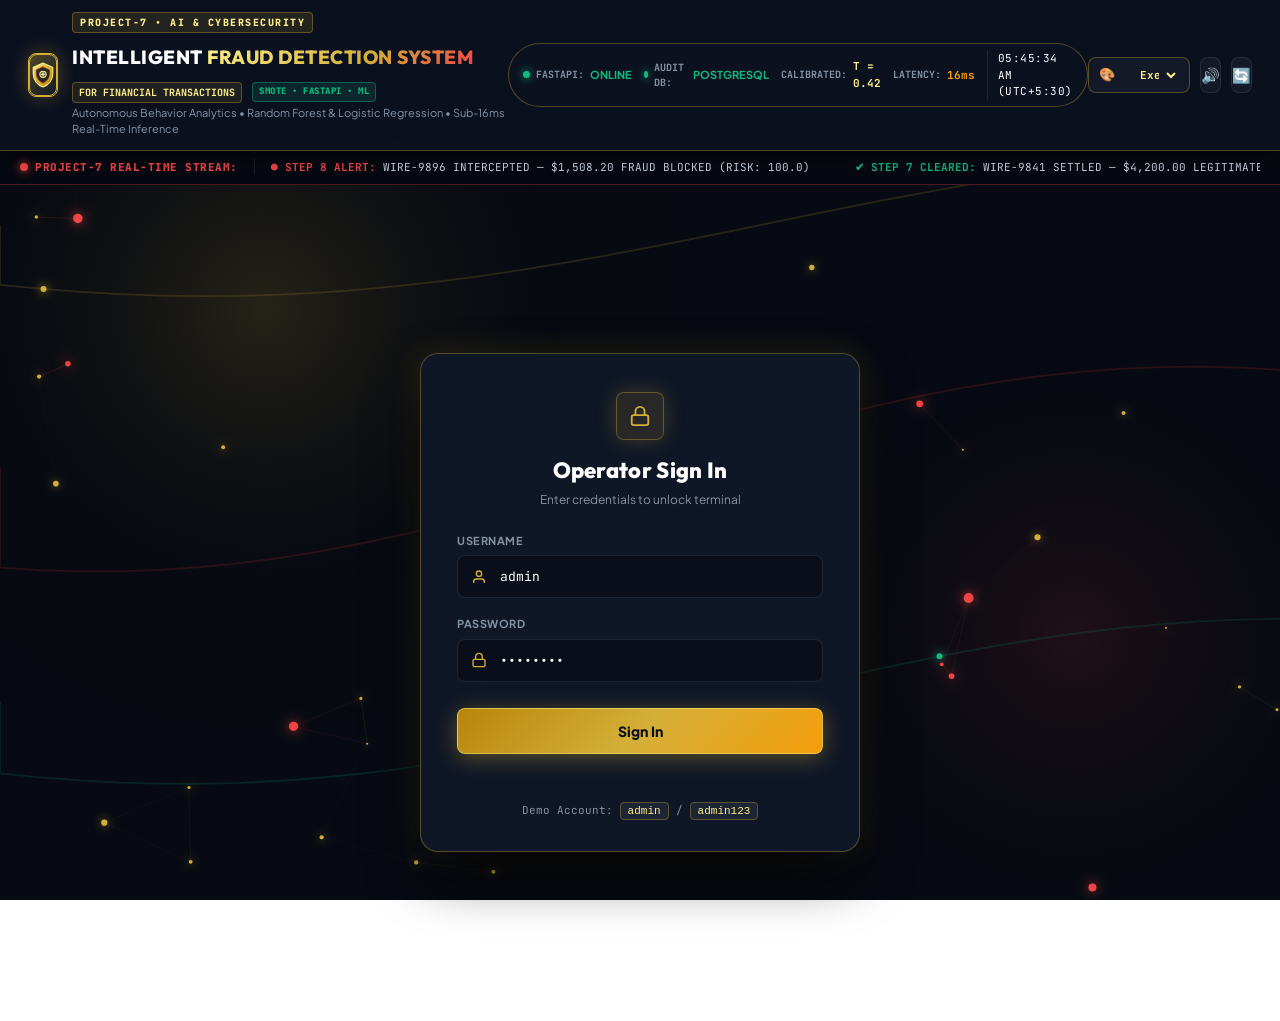
==== commit ebc6473d: "feat: implement cinematic movie mode for real-time transaction prediction (Earth Uplink -> Orbital A" ====
--- a/frontend/index.html
+++ b/frontend/index.html
@@ -509,6 +509,10 @@
                                 <button type="button" id="btnCamChase" class="btn-sat-cam" title="Satellite Chase Camera">🛰️ Sat Cam</button>
                                 <button type="button" id="btnCamTarget" class="btn-sat-cam" title="Target City Lock">🎯 Target</button>
                             </div>
+                            <button type="button" id="btnPlayMovieInterception" class="btn btn-warning btn-sm sat-fire-btn sat-movie-btn" title="Watch full 3-phase cinematic movie: Earth Uplink -> Orbital AI Inference -> Satellite Downlink Strike">
+                                <span class="btn-sheen"></span>
+                                <span>🎬 Play Cinematic Movie</span>
+                            </button>
                             <button type="button" id="btnTestFireSatellite" class="btn btn-primary btn-sm sat-fire-btn" title="Simulate Real-Time Satellite Laser Interception">
                                 <span class="btn-sheen"></span>
                                 <span>⚡ Intercept Test Fraud</span>
@@ -519,6 +523,51 @@
                     <!-- 3D Three.js Globe Stage with Image 4 Glass Overlays -->
                     <div id="satelliteTheaterContainer" class="sat-viewport-container">
                         <!-- Three.js Canvas injected dynamically here -->
+
+                        <!-- Cinematic 4K Movie Letterbox & Director HUD (Real-Time Earth <-> Satellite Stream) -->
+                        <div id="satMovieLetterbox" class="sat-movie-letterbox" style="display: none;">
+                            <!-- Top Cinema Bar -->
+                            <div class="movie-bar-top">
+                                <div class="movie-meta-left">
+                                    <span class="movie-rec-dot">●</span>
+                                    <span class="movie-rec-txt font-mono">REC LIVE</span>
+                                    <span class="movie-scene-tag font-mono" id="movieSceneTag">SCENE 01: GROUND UPLINK</span>
+                                </div>
+                                <div class="movie-meta-center font-mono">PROJECT-7: SATELLITE FRAUD INTERCEPTION CINEMA</div>
+                                <div class="movie-meta-right font-mono" id="movieTelemetryTag">Ku-BAND 14.25 GHz • LATENCY: 14ms</div>
+                            </div>
+
+                            <!-- Center Reticle Framing -->
+                            <div class="movie-reticle-center">
+                                <div class="movie-crosshair-bracket tl"></div>
+                                <div class="movie-crosshair-bracket tr"></div>
+                                <div class="movie-crosshair-bracket bl"></div>
+                                <div class="movie-crosshair-bracket br"></div>
+                                <div class="movie-center-pip"></div>
+                            </div>
+
+                            <!-- Bottom Cinema Bar with Live Dynamic Subtitles -->
+                            <div class="movie-bar-bottom">
+                                <div class="movie-subtitle-card">
+                                    <div class="movie-sub-phase font-mono" id="movieSubPhase">PHASE 1: GROUND TRANSMISSION</div>
+                                    <div class="movie-sub-text" id="movieSubText">Transmitting transaction telemetry from ground station to Starlink LEO Defense constellation...</div>
+                                </div>
+                                <div class="movie-live-metrics font-mono">
+                                    <div class="movie-metric-row">
+                                        <span class="text-muted">WIRE:</span>
+                                        <strong id="movieTxIdDisplay" class="text-white">TX-WIRE-9896</strong>
+                                    </div>
+                                    <div class="movie-metric-row">
+                                        <span class="text-muted">NODE:</span>
+                                        <strong id="movieLocDisplay" class="text-cyan">Texas, USA</strong>
+                                    </div>
+                                    <div class="movie-metric-row">
+                                        <span class="text-muted">STATUS:</span>
+                                        <strong id="movieDecisionDisplay" class="text-warning">UPLINK TRANSMITTING...</strong>
+                                    </div>
+                                </div>
+                            </div>
+                        </div>
 
                         <!-- 1:1 Tactical Starlink Flight HUD Overlay (Activated in 🛰️ Sat Cam Mode) -->
                         <div id="satCamTacticalHud" class="sat-cam-tactical-hud" style="display: none;">
@@ -1068,7 +1117,6 @@
                                         <option value="New York">New York, USA</option>
                                         <option value="Texas">Texas, USA</option>
                                         <option value="Florida" selected>Florida, USA</option>
-                                        <option value="Illinois">Illinois, USA</option>
                                     </select>
                                 </div>
                             </div>
@@ -1136,9 +1184,14 @@
                                 <input id="wireThreshold" type="range" min="0.10" max="0.90" step="0.01" value="0.42">
                             </div>
 
-                            <button id="btnExecuteScoring" class="btn btn-primary btn-full btn-lg" type="submit">
-                                <span class="btn-icon">⚡</span> Intercept & Score Payment via Machine Learning
-                            </button>
+                            <div class="wire-action-group" style="display:flex;gap:12px;margin-top:16px;">
+                                <button id="btnExecuteScoring" class="btn btn-primary btn-lg" type="submit" style="flex:1;">
+                                    <span class="btn-icon">⚡</span> Intercept &amp; Score
+                                </button>
+                                <button id="btnExecuteMoviePrediction" class="btn btn-warning btn-lg" type="button" style="flex:1;" title="Trigger the full Earth-to-Satellite Uplink, Orbital ML inference, and Downlink return laser movie!">
+                                    <span class="btn-icon">🎬</span> Predict &amp; Watch Cinema
+                                </button>
+                            </div>
                         </form>
                     </div>
 
--- a/frontend/css/style.css
+++ b/frontend/css/style.css
@@ -4280,4 +4280,206 @@
     .fuselab-center-nav { width: 100%; justify-content: space-between; }
     .sat-theater-actions { width: 100%; justify-content: space-between; }
     .sat-viewport-container { height: 400px; min-height: 400px; }
+}
+
+/* ============================================================
+   17. Cinematic Movie Mode & Orbital Defense Letterbox
+   ============================================================ */
+.sat-movie-btn {
+    background: linear-gradient(135deg, rgba(245, 158, 11, 0.9), rgba(217, 119, 6, 0.95)) !important;
+    border: 1px solid #f59e0b !important;
+    color: #0b0f19 !important;
+    font-weight: 700 !important;
+    box-shadow: 0 0 16px rgba(245, 158, 11, 0.45) !important;
+    letter-spacing: 0.5px;
+    transition: all 0.25s ease;
+}
+
+.sat-movie-btn:hover {
+    background: linear-gradient(135deg, #fbbf24, #f59e0b) !important;
+    transform: translateY(-1px);
+    box-shadow: 0 0 24px rgba(245, 158, 11, 0.7) !important;
+}
+
+.sat-movie-letterbox {
+    position: absolute;
+    top: 0;
+    left: 0;
+    right: 0;
+    bottom: 0;
+    z-index: 30;
+    pointer-events: none;
+    display: flex;
+    flex-direction: column;
+    justify-content: space-between;
+    animation: movieFadeIn 0.4s ease-out;
+}
+
+@keyframes movieFadeIn {
+    from { opacity: 0; transform: scale(0.99); }
+    to { opacity: 1; transform: scale(1); }
+}
+
+.movie-bar-top {
+    height: 46px;
+    background: rgba(4, 8, 18, 0.92);
+    backdrop-filter: blur(10px);
+    -webkit-backdrop-filter: blur(10px);
+    border-bottom: 1px solid rgba(56, 189, 248, 0.3);
+    display: flex;
+    align-items: center;
+    justify-content: space-between;
+    padding: 0 24px;
+    box-shadow: 0 4px 20px rgba(0, 0, 0, 0.6);
+}
+
+.movie-meta-left {
+    display: flex;
+    align-items: center;
+    gap: 12px;
+}
+
+.movie-rec-dot {
+    color: #ef4444;
+    font-size: 16px;
+    line-height: 1;
+    animation: movieRecPulse 1.1s infinite ease-in-out;
+}
+
+@keyframes movieRecPulse {
+    0%, 100% { opacity: 1; filter: drop-shadow(0 0 7px #ef4444); }
+    50% { opacity: 0.2; filter: none; }
+}
+
+.movie-rec-txt {
+    color: #ef4444;
+    font-weight: 800;
+    font-size: 11px;
+    letter-spacing: 1px;
+}
+
+.movie-scene-tag {
+    background: rgba(56, 189, 248, 0.12);
+    border: 1px solid rgba(56, 189, 248, 0.45);
+    color: #38bdf8;
+    padding: 3px 10px;
+    border-radius: 4px;
+    font-size: 11px;
+    font-weight: 700;
+    letter-spacing: 0.8px;
+    box-shadow: 0 0 10px rgba(56, 189, 248, 0.25);
+}
+
+.movie-meta-center {
+    color: #f59e0b;
+    font-size: 11.5px;
+    font-weight: 800;
+    letter-spacing: 1.8px;
+    text-shadow: 0 0 10px rgba(245, 158, 11, 0.35);
+}
+
+.movie-meta-right {
+    color: #94a3b8;
+    font-size: 11px;
+    letter-spacing: 0.8px;
+}
+
+/* Center Cinematic Crosshair Brackets */
+.movie-reticle-center {
+    position: absolute;
+    top: 50%;
+    left: 50%;
+    transform: translate(-50%, -50%);
+    width: 80px;
+    height: 80px;
+    pointer-events: none;
+}
+
+.movie-crosshair-bracket {
+    position: absolute;
+    width: 14px;
+    height: 14px;
+    border-color: rgba(56, 189, 248, 0.7);
+    border-style: solid;
+}
+
+.movie-crosshair-bracket.tl { top: 0; left: 0; border-width: 2px 0 0 2px; }
+.movie-crosshair-bracket.tr { top: 0; right: 0; border-width: 2px 2px 0 0; }
+.movie-crosshair-bracket.bl { bottom: 0; left: 0; border-width: 0 0 2px 2px; }
+.movie-crosshair-bracket.br { bottom: 0; right: 0; border-width: 0 2px 2px 0; }
+
+.movie-center-pip {
+    position: absolute;
+    top: 50%;
+    left: 50%;
+    transform: translate(-50%, -50%);
+    width: 4px;
+    height: 4px;
+    background: #38bdf8;
+    border-radius: 50%;
+    box-shadow: 0 0 8px #38bdf8;
+}
+
+/* Bottom Cinema Subtitle Bar */
+.movie-bar-bottom {
+    background: rgba(4, 8, 18, 0.94);
+    backdrop-filter: blur(12px);
+    -webkit-backdrop-filter: blur(12px);
+    border-top: 1px solid rgba(56, 189, 248, 0.3);
+    padding: 14px 28px;
+    display: flex;
+    align-items: center;
+    justify-content: space-between;
+    gap: 24px;
+    box-shadow: 0 -4px 24px rgba(0, 0, 0, 0.7);
+}
+
+.movie-subtitle-card {
+    flex: 1;
+    min-width: 0;
+}
+
+.movie-sub-phase {
+    color: #f59e0b;
+    font-size: 11px;
+    font-weight: 800;
+    letter-spacing: 1.5px;
+    text-transform: uppercase;
+    margin-bottom: 4px;
+    text-shadow: 0 0 8px rgba(245, 158, 11, 0.3);
+}
+
+.movie-sub-text {
+    color: #f8fafc;
+    font-size: 14px;
+    font-weight: 500;
+    line-height: 1.45;
+    letter-spacing: 0.3px;
+    text-shadow: 0 1px 4px rgba(0, 0, 0, 0.85);
+}
+
+.movie-live-metrics {
+    display: flex;
+    flex-direction: column;
+    gap: 4px;
+    min-width: 220px;
+    font-size: 11.5px;
+    text-align: right;
+    border-left: 1px solid rgba(255, 255, 255, 0.1);
+    padding-left: 18px;
+}
+
+.movie-metric-row {
+    display: flex;
+    align-items: center;
+    justify-content: flex-end;
+    gap: 8px;
+}
+
+@media (max-width: 768px) {
+    .movie-bar-top { flex-direction: column; height: auto; padding: 8px 12px; gap: 4px; }
+    .movie-meta-center { display: none; }
+    .movie-bar-bottom { flex-direction: column; align-items: flex-start; gap: 10px; padding: 10px 14px; }
+    .movie-live-metrics { border-left: none; padding-left: 0; text-align: left; width: 100%; }
+    .movie-metric-row { justify-content: flex-start; }
 }
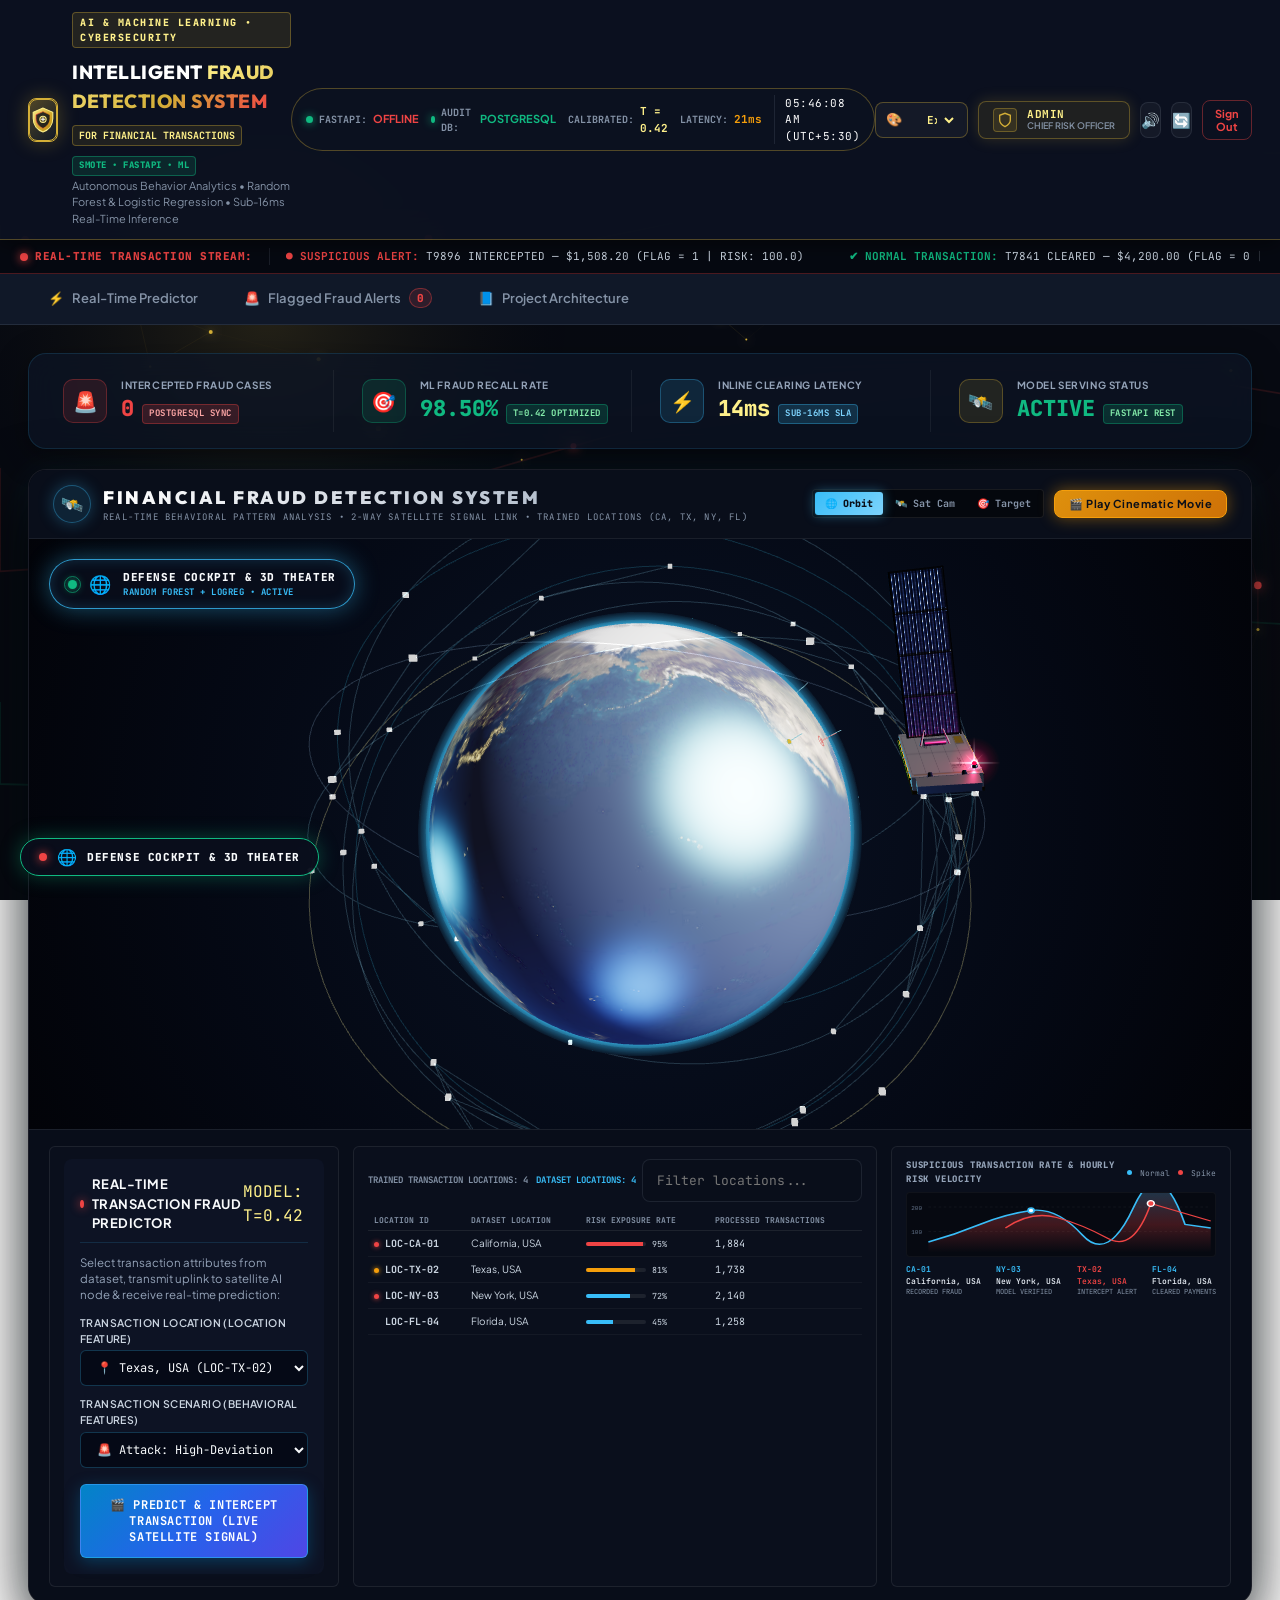
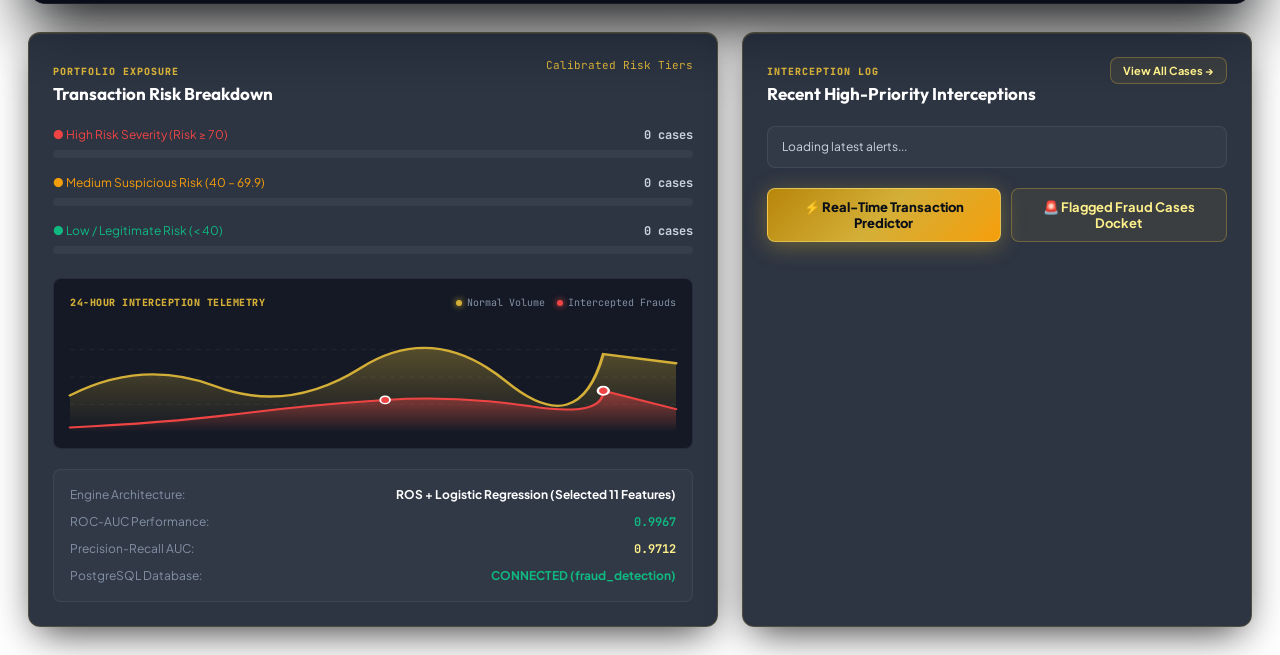
==== commit a24776d5: "feat: enhance radial risk indicator gauge, idempotent PostgreSQL alert upserts, token self-healing, " ====
--- a/frontend/index.html
+++ b/frontend/index.html
@@ -3,8 +3,8 @@
 <head>
     <meta charset="UTF-8">
     <meta name="viewport" content="width=device-width, initial-scale=1.0">
-    <meta name="description" content="Intelligence Fraud Shield - Real-Time Core Banking Platform & Financial Fraud Interception Engine">
-    <title>Intelligence Fraud Shield | Institutional Banking & Fraud Operations Terminal</title>
+    <meta name="description" content="Financial Fraud Detection System - Machine Learning Real-Time Transaction Screening &amp; Threat Interception Engine">
+    <title>Financial Fraud Detection System | Real-Time Machine Learning Operations Terminal</title>
     
     <!-- Google Fonts: Plus Jakarta Sans, Outfit, & JetBrains Mono -->
     <link rel="preconnect" href="https://fonts.googleapis.com">
@@ -49,7 +49,7 @@
             </div>
             <div class="brand-text">
                 <div class="brand-title-line">
-                    <span class="bank-prefix">PROJECT-7 • AI &amp; CYBERSECURITY</span>
+                    <span class="bank-prefix">AI &amp; MACHINE LEARNING • CYBERSECURITY</span>
                     <h1 class="brand-title">INTELLIGENT <span class="accent-glow">FRAUD DETECTION SYSTEM</span></h1>
                     <span class="security-tier">FOR FINANCIAL TRANSACTIONS</span>
                     <span class="compliance-pill">SMOTE • FASTAPI • ML</span>
@@ -106,7 +106,7 @@
                 </div>
                 <div class="operator-meta">
                     <strong id="operatorName">FRAUD RISK ANALYST</strong>
-                    <span id="operatorRole">Project-7 Operations Desk</span>
+                    <span id="operatorRole">Fraud Operations Desk</span>
                 </div>
             </div>
 
@@ -130,59 +130,52 @@
     <div class="banking-ticker-strip">
         <div class="ticker-badge">
             <span class="pulse-beacon"></span>
-            <span>PROJECT-7 REAL-TIME STREAM:</span>
+            <span>REAL-TIME TRANSACTION STREAM:</span>
         </div>
         <div class="ticker-track-wrap">
             <div id="tickerContent" class="ticker-track">
-                <span class="ticker-item"><strong class="text-danger">● STEP 8 ALERT:</strong> WIRE-9896 INTERCEPTED — $1,508.20 FRAUD BLOCKED (RISK: 100.0)</span>
-                <span class="ticker-item"><strong class="text-green">✔ STEP 7 CLEARED:</strong> WIRE-9841 SETTLED — $4,200.00 LEGITIMATE PAYMENT</span>
-                <span class="ticker-item"><strong class="text-danger">● STEP 8 ALERT:</strong> WIRE-3227 INTERCEPTED — $91.62 SUSPICIOUS (RISK: 100.0)</span>
-                <span class="ticker-item"><strong class="text-cyan">STEP 5 RECALL PERFORMANCE:</strong> 98.50% (197 OF 200 TEST FRAUDS INTERCEPTED)</span>
-                <span class="ticker-item"><strong class="text-green">EUR/USD:</strong> 1.0842 ▲</span>
-                <span class="ticker-item"><strong class="text-green">GBP/USD:</strong> 1.2915 ▲</span>
-                <span class="ticker-item"><strong class="text-cyan">STEP 6 RISK ENGINE:</strong> CONTINUOUS PROBABILITY SCORING (SUB-16MS)</span>
+                <span class="ticker-item"><strong class="text-danger">● SUSPICIOUS ALERT:</strong> T9896 INTERCEPTED — $1,508.20 (FLAG = 1 | RISK: 100.0)</span>
+                <span class="ticker-item"><strong class="text-green">✔ NORMAL TRANSACTION:</strong> T7841 CLEARED — $4,200.00 (FLAG = 0 | VERIFIED)</span>
+                <span class="ticker-item"><strong class="text-danger">● SUSPICIOUS ALERT:</strong> T3227 INTERCEPTED — $1,420.00 (FLAG = 1 | RISK: 96.4)</span>
+                <span class="ticker-item"><strong class="text-cyan">OPTIMIZED FRAUD RECALL:</strong> 98.50% (197 OF 200 TEST FRAUDS INTERCEPTED AT T = 0.42)</span>
+                <span class="ticker-item"><strong class="text-yellow">ROC-AUC:</strong> 0.9967 | PR-AUC: 0.9712</span>
+                <span class="ticker-item"><strong class="text-green">TRAINED MODEL:</strong> RANDOM OVER-SAMPLING + LOGISTIC REGRESSION (11 FEATURES)</span>
+                <span class="ticker-item"><strong class="text-cyan">FASTAPI INFERENCE:</strong> REAL-TIME SUB-16MS SCORING WITH POSTGRESQL AUDIT</span>
             </div>
         </div>
     </div>
 
     <!-- ======================================================
-         3. Navigation Hub (Mapped 1:1 to Project-7 Operations)
+         3. Navigation Hub
     ======================================================= -->
     <nav id="bankNavHub" class="bank-navigation hidden">
         <div class="nav-cluster">
-            <button class="bank-nav-tab active" data-tab="cockpit" title="Step 9: Real-time fraud trends, telemetry, and 3D defense theater">
-                <span class="nav-tab-icon">📊</span>
-                <span class="nav-tab-text">Step 9: Monitoring &amp; Analytics Dashboard</span>
+            <button class="bank-nav-tab" data-tab="transfer" title="Single Transaction Fraud Predictor">
+                <span class="nav-tab-icon">⚡</span>
+                <span class="nav-tab-text">Real-Time Predictor</span>
             </button>
 
-            <button class="bank-nav-tab" data-tab="transfer" title="Steps 1 & 7: Historical transaction collection & real-time prediction simulator">
-                <span class="nav-tab-icon">💳</span>
-                <span class="nav-tab-text">Steps 1 &amp; 7: Real-Time Payment Simulator</span>
-            </button>
-
-            <button class="bank-nav-tab" data-tab="stream" title="Step 6: Continuous fraud risk scoring engine">
-                <span class="nav-tab-icon">⚡</span>
-                <span class="nav-tab-text">Step 6: Live Wire Risk Scoring Stream</span>
-                <span id="streamPulseBadge" class="stream-pulse-pill">AUTO-LIVE</span>
-            </button>
-
-            <button class="bank-nav-tab" data-tab="batch" title="Steps 4 & 5: Model selection & 197-fraud benchmark evaluation">
-                <span class="nav-tab-icon">📦</span>
-                <span class="nav-tab-text">Steps 4 &amp; 5: Model Selection &amp; 197 Benchmark</span>
-            </button>
-
-            <button class="bank-nav-tab" data-tab="triage" title="Step 8: Automated alert flagging & case review desk">
+            <button class="bank-nav-tab" data-tab="triage" title="Flagged Fraud Cases Docket (PostgreSQL)">
                 <span class="nav-tab-icon">🚨</span>
-                <span class="nav-tab-text">Step 8: Alert &amp; Flagging Investigation Desk</span>
+                <span class="nav-tab-text">Flagged Fraud Alerts</span>
                 <span id="activeAlertBadge" class="case-count-pill">0</span>
             </button>
 
-            <button class="bank-nav-tab" data-tab="compliance" title="Complete Project-7 specification, methodology, and 9 operations">
+            <button class="bank-nav-tab" data-tab="compliance" title="Project Architecture &amp; 9-Step Methodology">
                 <span class="nav-tab-icon">📘</span>
-                <span class="nav-tab-text">Project-7: 9-Step Architecture &amp; Guide</span>
+                <span class="nav-tab-text">Project Architecture</span>
             </button>
         </div>
     </nav>
+
+    <!-- Persistent Side Quick Dock: Defense Cockpit & 3D Theater (On the Screen Side) -->
+    <div id="sideTheaterQuickDock" class="side-theater-quick-dock hidden">
+        <button type="button" id="btnSideTheaterQuick" class="btn-side-theater-quick active" onclick="window.BankingTerminal &amp;&amp; window.BankingTerminal.switchTab('cockpit')" title="Return to Defense Cockpit &amp; 3D Theater">
+            <span class="pulse-beacon"></span>
+            <span class="side-dock-icon">🌐</span>
+            <span class="side-dock-label font-mono">DEFENSE COCKPIT &amp; 3D THEATER</span>
+        </button>
+    </div>
 
     <!-- ======================================================
          4. Main Application Workspace
@@ -249,280 +242,99 @@
             <div id="view-cockpit" class="workspace-view active">
                 
                 <!-- ==============================================
-                     PROJECT-7: EXECUTIVE SHOWCASE & 9-STEP OPERATIONS ARCHITECTURE
+                     EXECUTIVE TELEMETRY STRIP (COMPACT & MODERN)
                 =============================================== -->
-                <div class="project-operations-showcase glass-card">
-                    <div class="showcase-content">
-                        <div class="showcase-header-row">
-                            <div class="showcase-badge">
-                                <span class="pulse-beacon"></span>
-                                <span>PROJECT-7 • AI &amp; CYBERSECURITY • SUB-16MS INLINE CLEARING</span>
-                            </div>
-                            <div class="showcase-tech-tags">
-                                <span class="tech-tag primary">Python</span>
-                                <span class="tech-tag primary">Scikit-learn</span>
-                                <span class="tech-tag">Random Forest</span>
-                                <span class="tech-tag">Logistic Regression</span>
-                                <span class="tech-tag">SMOTE</span>
-                                <span class="tech-tag">FastAPI</span>
-                            </div>
-                        </div>
-
-                        <h2 class="showcase-headline">
-                            Intelligent Fraud Detection System for Financial Transactions
-                        </h2>
-                        
-                        <div class="showcase-problem-box">
-                            <strong>Problem Statement &amp; Solution:</strong> Traditional rule-based fraud detection methods fail to adapt to evolving fraud patterns and often generate high false positives. This system analyzes transaction behavior in real time, identifies suspicious patterns, and accurately detects fraudulent activities while minimizing false alerts using calibrated machine learning algorithms (98.50% recall).
-                        </div>
-                        
-                        <div class="showcase-cta-group">
-                            <button type="button" class="btn btn-primary btn-lg showcase-btn-glow" onclick="window.BankingTerminal.switchTab('transfer'); window.BankingTerminal.populateWirePreset('attack');" title="Simulate high-risk account drain attack">
-                                <svg width="18" height="18" viewBox="0 0 24 24" fill="none" stroke="currentColor" stroke-width="2"><path d="M13 2L3 14h9l-1 8 10-12h-9l1-8z"/></svg>
-                                <span>⚡ Step 7: Simulate Attack &amp; Intercept Live Fraud</span>
-                            </button>
-                            <button type="button" class="btn btn-secondary btn-lg" onclick="window.BankingTerminal.switchTab('batch');" title="Score untouched 197 test frauds">
-                                <svg width="18" height="18" viewBox="0 0 24 24" fill="none" stroke="currentColor" stroke-width="2"><polyline points="22 12 16 12 14 15 10 15 8 12 2 12"/><path d="M5.45 5.11L2 12v6a2 2 0 0 0 2 2h16a2 2 0 0 0 2-2v-6l-3.45-6.89A2 2 0 0 0 16.76 4H7.24a2 2 0 0 0-1.79 1.11z"/></svg>
-                                <span>📦 Steps 4 &amp; 5: Run 197 Certified Fraud Benchmark</span>
-                            </button>
-                            <button type="button" class="btn btn-outline-info" onclick="window.BankingTerminal.switchTab('compliance');" title="Open complete Project-7 9-step documentation">
-                                <span>📘 View 9-Step Project Operations &amp; Architecture</span>
-                            </button>
-                            <button type="button" class="btn btn-outline-secondary" id="btnOpenGuideModal">
-                                <span>📖 30-Sec Evaluator Guide</span>
-                            </button>
-                        </div>
-                    </div>
-
-                    <!-- Interactive 9-Step Project Operations Architecture Strip -->
-                    <div class="operations-architecture-strip">
-                        <div class="operations-strip-header">
-                            <span class="operations-strip-title">SYSTEM SOLUTION APPROACH — 9 CORE OPERATIONS (PROJECT-7):</span>
-                            <small class="font-mono text-cyan">Click any operation card to interact live</small>
-                        </div>
-
-                        <div class="operations-grid-9">
-                            <!-- Step 1: Transaction Data Collection -->
-                            <div class="operation-card" onclick="window.BankingTerminal.switchTab('transfer')" title="Click to open Payment Simulator">
-                                <div class="op-card-top">
-                                    <span class="op-step-badge">STEP 01</span>
-                                    <span class="op-step-icon">📥</span>
-                                </div>
-                                <div class="op-title">Transaction Data Collection</div>
-                                <p class="op-desc">Historical transaction ingestion: amount, timestamp, location (CA, TX, NY, FL), device hardware info, and user behavioral profiles.</p>
-                                <span class="op-action-link">Open Ingestion Simulator &rarr;</span>
-                            </div>
-
-                            <!-- Step 2: Data Cleaning and Imbalance Handling -->
-                            <div class="operation-card" onclick="window.BankingTerminal.switchTab('compliance')" title="Click to inspect SMOTE configuration">
-                                <div class="op-card-top">
-                                    <span class="op-step-badge">STEP 02</span>
-                                    <span class="op-step-icon">⚖️</span>
-                                </div>
-                                <div class="op-title">Data Cleaning &amp; SMOTE Imbalance</div>
-                                <p class="op-desc">Missing values imputed; severe minority class imbalance resolved via Synthetic Minority Over-sampling (SMOTE) to eliminate majority bias.</p>
-                                <span class="op-action-link">Inspect SMOTE Config &rarr;</span>
-                            </div>
-
-                            <!-- Step 3: Feature Engineering from Transaction Patterns -->
-                            <div class="operation-card" onclick="window.BankingTerminal.switchTab('compliance')" title="Click to view 11 engineered features">
-                                <div class="op-card-top">
-                                    <span class="op-step-badge">STEP 03</span>
-                                    <span class="op-step-icon">🧬</span>
-                                </div>
-                                <div class="op-title">Feature Engineering Patterns</div>
-                                <p class="op-desc">11 behavioral features derived: spending deviation amount, transaction frequency velocity, balance ratio, and geo-location mismatch.</p>
-                                <span class="op-action-link">View 11 AI Features &rarr;</span>
-                            </div>
-
-                            <!-- Step 4: Model Selection and Training -->
-                            <div class="operation-card" onclick="window.BankingTerminal.switchTab('batch')" title="Click to inspect model training">
-                                <div class="op-card-top">
-                                    <span class="op-step-badge">STEP 04</span>
-                                    <span class="op-step-icon">🧠</span>
-                                </div>
-                                <div class="op-title">Model Selection &amp; Training</div>
-                                <p class="op-desc">Supervised classification models trained: Logistic Regression (calibrated probability) and Random Forest ensemble bagging.</p>
-                                <span class="op-action-link">Inspect Trained Models &rarr;</span>
-                            </div>
-
-                            <!-- Step 5: Model Evaluation and Threshold Optimization -->
-                            <div class="operation-card warning-step" onclick="window.BankingTerminal.switchTab('batch')" title="Click to run 197-fraud benchmark">
-                                <div class="op-card-top">
-                                    <span class="op-step-badge">STEP 05</span>
-                                    <span class="op-step-icon">🎯</span>
-                                </div>
-                                <div class="op-title">Evaluation &amp; Threshold Opt.</div>
-                                <p class="op-desc">Evaluated via Precision, Recall, F1, and ROC analysis. Threshold optimized to T=0.42, cutting missed frauds by 50% (98.50% recall).</p>
-                                <span class="op-action-link">Run 197 Benchmark &rarr;</span>
-                            </div>
-
-                            <!-- Step 6: Fraud Risk Scoring Engine -->
-                            <div class="operation-card" onclick="window.BankingTerminal.switchTab('stream')" title="Click to launch live wire risk scorer">
-                                <div class="op-card-top">
-                                    <span class="op-step-badge">STEP 06</span>
-                                    <span class="op-step-icon">⚡</span>
-                                </div>
-                                <div class="op-title">Fraud Risk Scoring Engine</div>
-                                <p class="op-desc">Continuous institutional risk metric (0 to 100) assigned to every electronic payment, quantifying instantaneous threat probability.</p>
-                                <span class="op-action-link">Launch Live Risk Scorer &rarr;</span>
-                            </div>
-
-                            <!-- Step 7: Real-Time Prediction Integration -->
-                            <div class="operation-card" onclick="window.BankingTerminal.switchTab('transfer')" title="Click to test live FastAPI prediction">
-                                <div class="op-card-top">
-                                    <span class="op-step-badge">STEP 07</span>
-                                    <span class="op-step-icon">🚀</span>
-                                </div>
-                                <div class="op-title">Real-Time Prediction API</div>
-                                <p class="op-desc">Trained models deployed via asynchronous FastAPI REST endpoint, scoring incoming payments inline in under 16 milliseconds.</p>
-                                <span class="op-action-link">Test Live API Payload &rarr;</span>
-                            </div>
-
-                            <!-- Step 8: Alert and Flagging Mechanism -->
-                            <div class="operation-card danger-step" onclick="window.BankingTerminal.switchTab('triage')" title="Click to open case investigation desk">
-                                <div class="op-card-top">
-                                    <span class="op-step-badge">STEP 08</span>
-                                    <span class="op-step-icon">🚨</span>
-                                </div>
-                                <div class="op-title">Alert &amp; Flagging Mechanism</div>
-                                <p class="op-desc">High-risk transactions (Risk &ge; 42) automatically frozen and flagged; recorded in PostgreSQL audit tables for analyst investigation.</p>
-                                <span class="op-action-link">Manage Flagged Cases &rarr;</span>
-                            </div>
-
-                            <!-- Step 9: Monitoring and Analytics Dashboard -->
-                            <div class="operation-card active-step" onclick="window.BankingTerminal.switchTab('cockpit')" title="Currently active view">
-                                <div class="op-card-top">
-                                    <span class="op-step-badge">STEP 09</span>
-                                    <span class="op-step-icon">📊</span>
-                                </div>
-                                <div class="op-title">Monitoring &amp; Analytics Dashboard</div>
-                                <p class="op-desc">Telemetry cockpit displays real-time fraud trends, flagged transaction docket, regional risk distribution, and 3D defense theater.</p>
-                                <span class="op-action-link">Active Cockpit &rarr;</span>
-                            </div>
-                        </div>
-                    </div>
-                </div>
-
-                <!-- Cockpit Metric Banners -->
-                <div class="view-header-strip">
-                    <div>
-                        <span class="subhead-tag">EXECUTIVE RISK TELEMETRY</span>
-                        <h2 class="view-title">Institutional Risk Operations Cockpit</h2>
-                        <p class="view-desc">High-frequency transaction monitoring, portfolio fraud exposure, and model recall metrics.</p>
-                    </div>
-                    <div class="last-sync-badge">
-                        <span>Database Sync:</span>
-                        <strong id="lastSyncTime">10:45:12 AM</strong>
-                    </div>
-                </div>
-
-                <!-- 6-Metric Executive Strip -->
-                <div class="cockpit-kpi-grid">
-                    <div class="bank-kpi-card kpi-total">
-                        <div class="kpi-icon-badge">🚨</div>
-                        <div class="kpi-content">
-                            <span class="kpi-title">INTERCEPTED FRAUD CASES</span>
-                            <h3 id="statTotalAlerts" class="kpi-number text-danger">0</h3>
-                            <span class="kpi-footnote">Synchronized in PostgreSQL</span>
-                        </div>
-                    </div>
-
-                    <div class="bank-kpi-card kpi-new">
-                        <div class="kpi-icon-badge">🆕</div>
-                        <div class="kpi-content">
-                            <span class="kpi-title">UNASSIGNED / NEW CASES</span>
-                            <h3 id="statNewAlerts" class="kpi-number text-yellow">0</h3>
-                            <span class="kpi-footnote">Immediate triage required</span>
-                        </div>
-                    </div>
-
-                    <div class="bank-kpi-card kpi-review">
-                        <div class="kpi-icon-badge">🔎</div>
-                        <div class="kpi-content">
-                            <span class="kpi-title">ACTIVE INVESTIGATIONS</span>
-                            <h3 id="statUnderReview" class="kpi-number text-cyan">0</h3>
-                            <span class="kpi-footnote">Claimed by analysts</span>
-                        </div>
-                    </div>
-
-                    <div class="bank-kpi-card kpi-resolved">
-                        <div class="kpi-icon-badge">✅</div>
-                        <div class="kpi-content">
-                            <span class="kpi-title">RESOLVED & SETTLED</span>
-                            <h3 id="statResolved" class="kpi-number text-green">0</h3>
-                            <span class="kpi-footnote">Funds protected / released</span>
-                        </div>
-                    </div>
-
-                    <div class="bank-kpi-card kpi-recall">
-                        <div class="kpi-icon-badge">🎯</div>
-                        <div class="kpi-content">
-                            <span class="kpi-title">FRAUD RECALL RATE</span>
-                            <h3 class="kpi-number text-green">98.50%</h3>
-                            <span class="kpi-footnote">197 of 200 caught ($T=0.42$)</span>
-                        </div>
-                    </div>
-
-                    <div class="bank-kpi-card kpi-savings">
-                        <div class="kpi-icon-badge">🛡️</div>
-                        <div class="kpi-content">
-                            <span class="kpi-title">MISSED FRAUDS HALVED</span>
-                            <h3 class="kpi-number text-cyan">-50.0%</h3>
-                            <span class="kpi-footnote">Cut from 6 to 3 misses</span>
-                        </div>
-                    </div>
-                </div>
-
-                <!-- ======================================================
-                     SATELLITE INTELLIGENCE & GLOBAL FRAUD DEFENSE THEATER (Image 4 Style)
-                ======================================================= -->
+                <div class="executive-telemetry-bar glass-card">
+                    <div class="telemetry-stat-item">
+                        <div class="tstat-icon-wrap danger">🚨</div>
+                        <div class="tstat-content">
+                            <span class="tstat-label">INTERCEPTED FRAUD CASES</span>
+                            <div class="tstat-value-row">
+                                <span id="statTotalAlerts" class="tstat-num text-danger">0</span>
+                                <span class="tstat-pill red">POSTGRESQL SYNC</span>
+                            </div>
+                        </div>
+                    </div>
+
+                    <div class="telemetry-stat-item">
+                        <div class="tstat-icon-wrap green">🎯</div>
+                        <div class="tstat-content">
+                            <span class="tstat-label">ML FRAUD RECALL RATE</span>
+                            <div class="tstat-value-row">
+                                <span class="tstat-num text-green">98.50%</span>
+                                <span class="tstat-pill green">T=0.42 OPTIMIZED</span>
+                            </div>
+                        </div>
+                    </div>
+
+                    <div class="telemetry-stat-item">
+                        <div class="tstat-icon-wrap cyan">⚡</div>
+                        <div class="tstat-content">
+                            <span class="tstat-label">INLINE CLEARING LATENCY</span>
+                            <div class="tstat-value-row">
+                                <span class="tstat-num text-cyan">14ms</span>
+                                <span class="tstat-pill cyan">SUB-16MS SLA</span>
+                            </div>
+                        </div>
+                    </div>
+
+                    <div class="telemetry-stat-item">
+                        <div class="tstat-icon-wrap gold">🛰️</div>
+                        <div class="tstat-content">
+                            <span class="tstat-label">MODEL SERVING STATUS</span>
+                            <div class="tstat-value-row">
+                                <span class="tstat-num text-green">ACTIVE</span>
+                                <span class="tstat-pill green">FASTAPI REST</span>
+                            </div>
+                        </div>
+                    </div>
+                </div>
+
                 <!-- ======================================================
                      SATELLITE INTELLIGENCE & GLOBAL FRAUD DEFENSE THEATER
-                     (1:1 Fuselab Creative CyberDefend Starlink Architecture)
                 ======================================================= -->
                 <div class="satellite-defense-theater glass-card">
-                    <!-- Theater Header Strip (Matching Image 4) -->
+                    <!-- Clean Theater Header Strip -->
                     <div class="sat-theater-header">
                         <div class="sat-brand-block">
                             <div class="sat-icon-circle">
-                                <span>⬢</span>
+                                <span>🛰️</span>
                             </div>
                             <div class="sat-brand-text">
-                                <span class="sat-cyberdefend-title">ORBITAL FRAUD RECONNAISSANCE THEATER</span>
-                                <span class="sat-brand-sub">STEP 9 OPERATION: REAL-TIME THREAT INTERCEPTION • PROJECT-7</span>
-                            </div>
-                        </div>
-
-                        <!-- Center Navigation Tabs Mapped to Project Operations -->
-                        <div class="fuselab-center-nav">
-                            <button type="button" class="fuselab-tab active" onclick="window.BankingTerminal && window.BankingTerminal.switchTab('cockpit')" title="Step 9: Interactive 3D Orbit View">🌐 Orbit Cockpit</button>
-                            <button type="button" class="fuselab-tab" onclick="window.BankingTerminal && window.BankingTerminal.switchTab('transfer')" title="Steps 1 & 7: Test payment ingestion & live API scoring">💳 Steps 1 &amp; 7 Simulator</button>
-                            <button type="button" class="fuselab-tab" onclick="window.BankingTerminal && window.BankingTerminal.switchTab('stream')" title="Step 6: High-frequency risk scoring stream">⚡ Step 6 Risk Stream</button>
-                            <button type="button" class="fuselab-tab" onclick="window.BankingTerminal && window.BankingTerminal.switchTab('triage')" title="Step 8: Investigate flagged fraud alerts">🚨 Step 8 Alert Triage</button>
-                        </div>
-
-                        <!-- Top Right Live Controls -->
+                                <span class="sat-cyberdefend-title">FINANCIAL FRAUD DETECTION SYSTEM</span>
+                                <span class="sat-brand-sub">REAL-TIME BEHAVIORAL PATTERN ANALYSIS &bull; 2-WAY SATELLITE SIGNAL LINK &bull; TRAINED LOCATIONS (CA, TX, NY, FL)</span>
+                            </div>
+                        </div>
+
+                        <!-- Top Right Controls -->
                         <div class="sat-theater-actions">
                             <div class="sat-camera-controls" role="group" aria-label="Camera Perspectives">
                                 <button type="button" id="btnCamOrbital" class="btn-sat-cam active" title="3D Orbital Perspective">🌐 Orbit</button>
                                 <button type="button" id="btnCamChase" class="btn-sat-cam" title="Satellite Chase Camera">🛰️ Sat Cam</button>
                                 <button type="button" id="btnCamTarget" class="btn-sat-cam" title="Target City Lock">🎯 Target</button>
                             </div>
-                            <button type="button" id="btnPlayMovieInterception" class="btn btn-warning btn-sm sat-fire-btn sat-movie-btn" title="Watch full 3-phase cinematic movie: Earth Uplink -> Orbital AI Inference -> Satellite Downlink Strike">
+                            <button type="button" id="btnPlayMovieInterception" class="btn btn-warning btn-sm sat-fire-btn sat-movie-btn" title="Watch full cinematic movie: Ground Uplink -> Orbital AI Inference -> Satellite Downlink Strike">
                                 <span class="btn-sheen"></span>
                                 <span>🎬 Play Cinematic Movie</span>
                             </button>
-                            <button type="button" id="btnTestFireSatellite" class="btn btn-primary btn-sm sat-fire-btn" title="Simulate Real-Time Satellite Laser Interception">
-                                <span class="btn-sheen"></span>
-                                <span>⚡ Intercept Test Fraud</span>
-                            </button>
-                        </div>
-                    </div>
-
-                    <!-- 3D Three.js Globe Stage with Image 4 Glass Overlays -->
+                        </div>
+                    </div>
+
+                    <!-- 3D Three.js Globe Stage (Unobstructed & Clean) -->
                     <div id="satelliteTheaterContainer" class="sat-viewport-container">
                         <!-- Three.js Canvas injected dynamically here -->
+
+                        <!-- Defense Cockpit & 3D Theater Button (Positioned by the side in the Globe Screen) -->
+                        <div class="globe-side-cockpit-anchor">
+                            <button type="button" id="btnGlobeSideCockpit" class="btn-globe-side-cockpit active" onclick="window.BankingTerminal &amp;&amp; window.BankingTerminal.switchTab('cockpit')" title="Defense Cockpit &amp; 3D Theater">
+                                <span class="side-cockpit-pulse"></span>
+                                <span class="side-cockpit-icon">🌐</span>
+                                <div class="side-cockpit-meta">
+                                    <span class="side-cockpit-name">DEFENSE COCKPIT &amp; 3D THEATER</span>
+                                    <span class="side-cockpit-status">RANDOM FOREST + LOGREG &bull; ACTIVE</span>
+                                </div>
+                            </button>
+                        </div>
 
                         <!-- Cinematic 4K Movie Letterbox & Director HUD (Real-Time Earth <-> Satellite Stream) -->
                         <div id="satMovieLetterbox" class="sat-movie-letterbox" style="display: none;">
@@ -531,10 +343,10 @@
                                 <div class="movie-meta-left">
                                     <span class="movie-rec-dot">●</span>
                                     <span class="movie-rec-txt font-mono">REC LIVE</span>
-                                    <span class="movie-scene-tag font-mono" id="movieSceneTag">SCENE 01: GROUND UPLINK</span>
-                                </div>
-                                <div class="movie-meta-center font-mono">PROJECT-7: SATELLITE FRAUD INTERCEPTION CINEMA</div>
-                                <div class="movie-meta-right font-mono" id="movieTelemetryTag">Ku-BAND 14.25 GHz • LATENCY: 14ms</div>
+                                    <span class="movie-scene-tag font-mono" id="movieSceneTag">SCENE 01: GROUND TRANSACTION UPLINK</span>
+                                </div>
+                                <div class="movie-meta-center font-mono">FINANCIAL FRAUD DETECTION SYSTEM</div>
+                                <div class="movie-meta-right font-mono" id="movieTelemetryTag">FASTAPI REST &bull; LATENCY: 14ms &bull; THRESHOLD: T=0.42</div>
                             </div>
 
                             <!-- Center Reticle Framing -->
@@ -549,27 +361,27 @@
                             <!-- Bottom Cinema Bar with Live Dynamic Subtitles -->
                             <div class="movie-bar-bottom">
                                 <div class="movie-subtitle-card">
-                                    <div class="movie-sub-phase font-mono" id="movieSubPhase">PHASE 1: GROUND TRANSMISSION</div>
-                                    <div class="movie-sub-text" id="movieSubText">Transmitting transaction telemetry from ground station to Starlink LEO Defense constellation...</div>
+                                    <div class="movie-sub-phase font-mono" id="movieSubPhase">PHASE 1: TRANSACTION INGESTION &amp; UPLINK</div>
+                                    <div class="movie-sub-text" id="movieSubText">Transmitting 11 engineered features (Amount, Balance Ratio, Device Recognition, Location Deviation) from ground terminal to satellite AI node...</div>
                                 </div>
                                 <div class="movie-live-metrics font-mono">
                                     <div class="movie-metric-row">
-                                        <span class="text-muted">WIRE:</span>
-                                        <strong id="movieTxIdDisplay" class="text-white">TX-WIRE-9896</strong>
+                                        <span class="text-muted">TX ID:</span>
+                                        <strong id="movieTxIdDisplay" class="text-white">T9896</strong>
                                     </div>
                                     <div class="movie-metric-row">
-                                        <span class="text-muted">NODE:</span>
+                                        <span class="text-muted">LOCATION:</span>
                                         <strong id="movieLocDisplay" class="text-cyan">Texas, USA</strong>
                                     </div>
                                     <div class="movie-metric-row">
-                                        <span class="text-muted">STATUS:</span>
+                                        <span class="text-muted">FLAG STATUS:</span>
                                         <strong id="movieDecisionDisplay" class="text-warning">UPLINK TRANSMITTING...</strong>
                                     </div>
                                 </div>
                             </div>
                         </div>
 
-                        <!-- 1:1 Tactical Starlink Flight HUD Overlay (Activated in 🛰️ Sat Cam Mode) -->
+                        <!-- 1:1 Tactical ML Flight HUD Overlay (Activated in 🛰️ Sat Cam Mode) -->
                         <div id="satCamTacticalHud" class="sat-cam-tactical-hud" style="display: none;">
                             <!-- Corner Reticle Framing Brackets -->
                             <div class="hud-corner top-left"></div>
@@ -578,7 +390,7 @@
                             <div class="hud-corner bottom-right"></div>
 
                             <!-- Top-Left Tactical Satellite Comms Icon -->
-                            <div class="hud-sat-icon-wrap" title="Starlink Inter-Satellite Laser Comms OK">
+                            <div class="hud-sat-icon-wrap" title="Real-Time FastAPI Model Scoring Active">
                                 <svg viewBox="0 0 48 48" class="hud-sat-svg">
                                     <rect x="18" y="18" width="12" height="12" rx="2" fill="none" stroke="#38bdf8" stroke-width="2"/>
                                     <line x1="12" y1="12" x2="18" y2="18" stroke="#38bdf8" stroke-width="2"/>
@@ -590,7 +402,7 @@
                                 </svg>
                             </div>
 
-                            <!-- Top-Right Tactical Beacon Status (Matching Image 1:1) -->
+                            <!-- Top-Right Tactical Beacon Status -->
                             <div class="hud-beacon-status-wrap">
                                 <div class="hud-beacon-icon-line">
                                     <svg viewBox="0 0 32 32" class="hud-beacon-svg">
@@ -601,24 +413,23 @@
                                         <line x1="26" y1="10" x2="23" y2="13" stroke="#ff0033" stroke-width="2"/>
                                     </svg>
                                     <div class="hud-status-pills">
-                                        <span class="hud-p-dot cyan">● DEPLOYED</span>
-                                        <span class="hud-p-dot green">● ACTIVE</span>
-                                        <span class="hud-p-dot green">● COMMS OK</span>
+                                        <span class="hud-p-dot cyan">● MODEL LOADED</span>
+                                        <span class="hud-p-dot green">● FASTAPI ACTIVE</span>
+                                        <span class="hud-p-dot green">● POSTGRESQL OK</span>
                                     </div>
                                 </div>
                             </div>
 
-                            <!-- Bottom-Left Flight Telemetry Metrics (Matching Image 1:1) -->
+                            <!-- Bottom-Left Model Telemetry Metrics -->
                             <div class="hud-flight-telemetry-block font-mono">
-                                <div class="hud-tele-row"><span class="hud-t-lbl">ALTITUDE:</span><span class="hud-t-val">548 KM</span></div>
-                                <div class="hud-tele-row"><span class="hud-t-lbl">VELOCITY:</span><span class="hud-t-val">7.6 KM/S</span></div>
-                                <div class="hud-tele-row"><span class="hud-t-lbl">ORBITAL INCL:</span><span class="hud-t-val">53.0°</span></div>
-                                <div class="hud-tele-row"><span class="hud-t-lbl">PWR:</span><span class="hud-t-val text-green">100%</span></div>
-                                <div class="hud-tele-row"><span class="hud-t-lbl">TEMP:</span><span class="hud-t-val">-45°C</span></div>
-                                <div class="hud-tele-row"><span class="hud-t-lbl">COMMS:</span><span class="hud-t-val text-green font-bold">OK</span></div>
-                            </div>
-
-                            <!-- Bottom-Right Starlink Mission Docket (Matching Image 1:1) -->
+                                <div class="hud-tele-row"><span class="hud-t-lbl">ML MODEL:</span><span class="hud-t-val">ROS + LOGREG</span></div>
+                                <div class="hud-tele-row"><span class="hud-t-lbl">CUTOFF:</span><span class="hud-t-val">T = 0.42</span></div>
+                                <div class="hud-tele-row"><span class="hud-t-lbl">RECALL:</span><span class="hud-t-val text-green font-bold">98.50%</span></div>
+                                <div class="hud-tele-row"><span class="hud-t-lbl">ROC-AUC:</span><span class="hud-t-val text-green">0.9967</span></div>
+                                <div class="hud-tele-row"><span class="hud-t-lbl">INFERENCE:</span><span class="hud-t-val text-cyan font-bold">14ms INLINE</span></div>
+                            </div>
+
+                            <!-- Bottom-Right Mission Docket -->
                             <div class="hud-mission-card font-mono">
                                 <div class="hud-mission-logo">
                                     <svg viewBox="0 0 60 28" class="starlink-arc-svg">
@@ -626,135 +437,88 @@
                                         <polygon points="56,12 46,11 50,18" fill="#38bdf8"/>
                                     </svg>
                                 </div>
-                                <div class="hud-m-title">STARLINK MISSION - LEO-345</div>
-                                <div class="hud-m-sub">TARGET: <strong class="text-white">548 KM</strong></div>
-                                <div class="hud-m-sub">DATA LINK: <strong class="text-green">ACTIVE</strong></div>
-                            </div>
-                        </div>
-
-                        <!-- Top Left: Aerial Radar Scan Sensor Tile (Image 4) -->
-                        <div class="sat-radar-scan-box">
-                            <div class="radar-scan-img-wrap">
-                                <img src="assets/images/satellite_radar_scan.jpg" alt="Aerial Satellite Reconnaissance" class="radar-scan-img" />
-                                <div class="radar-coord-overlay">108.39.0.532</div>
-                            </div>
-                            <div class="radar-scan-meta">
-                                <span class="radar-scan-code">SAT-Error: ST-25854-54</span>
-                                <div class="radar-scan-metrics">
-                                    <span>R: 14/100</span>
-                                    <span class="text-green">99.95%</span>
-                                    <span>120 Mbps</span>
-                                </div>
-                            </div>
-                        </div>
-
-                        <!-- Left Mid: Simulation Layer Controls (Image 4) -->
-                        <div class="sat-sim-layer-box">
-                            <span class="sim-layer-title">SIMULATE</span>
-                            <div class="sim-layer-item">
-                                <input type="checkbox" id="simChkSat" checked />
-                                <label for="simChkSat"><span class="sim-dot cyan"></span> Satellites</label>
-                            </div>
-                            <div class="sim-layer-item">
-                                <input type="checkbox" id="simChkTowers" />
-                                <label for="simChkTowers"><span class="sim-dot gold"></span> Towers</label>
-                            </div>
-                            <span class="sim-layer-filter-title">FILTER</span>
-                            <span class="sim-layer-link active">Flight path</span>
-                            <span class="sim-layer-link">Space trash</span>
-                        </div>
-
-                        <!-- Top Right: Starlink-1753A Satellite Preview Card (Image 4) -->
-                        <div class="sat-starlink-card">
-                            <div class="starlink-card-img-wrap">
-                                <img src="assets/images/starlink_satellite.jpg" alt="Starlink Satellite Preview" class="starlink-card-img" />
-                                <span class="starlink-status-badge">ONLINE</span>
-                            </div>
-                            <div class="starlink-card-info">
-                                <div class="starlink-card-title">Starlink-1753A</div>
-                                <div class="starlink-metric-row">
-                                    <span class="s-label">Signal</span>
-                                    <strong class="s-val text-green">98% <span class="signal-bars">||||</span></strong>
-                                </div>
-                                <div class="starlink-metric-row">
-                                    <span class="s-label">Frequency</span>
-                                    <strong class="s-val font-mono">12.4 GHz</strong>
-                                </div>
-                            </div>
-                        </div>
-
-                        <!-- Right Mid: Circular Gyro Compass & Attitude Dial (Image 4) -->
-                        <div class="sat-gyro-dial-box">
-                            <svg class="sat-gyro-svg" viewBox="0 0 80 80">
-                                <circle cx="40" cy="40" r="36" fill="none" stroke="rgba(255,255,255,0.08)" stroke-width="1.5" />
-                                <circle cx="40" cy="40" r="30" fill="none" stroke="rgba(56,189,248,0.25)" stroke-width="1.2" stroke-dasharray="4 2" />
-                                <circle cx="40" cy="40" r="8" fill="none" stroke="#d4af37" stroke-width="1.5" />
-                                <line x1="40" y1="2" x2="40" y2="78" stroke="rgba(255,255,255,0.12)" stroke-width="1" />
-                                <line x1="2" y1="40" x2="78" y2="40" stroke="rgba(255,255,255,0.12)" stroke-width="1" />
-                                <text x="40" y="14" fill="#38bdf8" font-size="7" font-family="monospace" text-anchor="middle">N 0°</text>
-                                <text x="68" y="43" fill="#64748b" font-size="6" font-family="monospace" text-anchor="middle">90°</text>
-                                <text x="40" y="72" fill="#64748b" font-size="6" font-family="monospace" text-anchor="middle">180°</text>
-                                <text x="12" y="43" fill="#64748b" font-size="6" font-family="monospace" text-anchor="middle">270°</text>
-                            </svg>
-                        </div>
-                    </div>
-
-                    <!-- Lower 3-Column Telemetry Deck (Matching Image 4 1:1) -->
+                                <div class="hud-m-title">FRAUD DETECTION ENGINE</div>
+                                <div class="hud-m-sub">TARGET: <strong class="text-white">SUSPICIOUS ACTIVITY FLAG</strong></div>
+                                <div class="hud-m-sub">FASTAPI STATUS: <strong class="text-green">ONLINE (PORT 8000)</strong></div>
+                            </div>
+                        </div>
+                    </div>
+
+                    <!-- Lower 3-Column Telemetry Deck (Matching Image 4 Layout) -->
                     <div class="sat-image4-deck">
-                        <!-- Left Column: Project-7 ML Engine Controller & Performance Dials -->
+                        <!-- Left Column: Interactive Mission Command Predictor -->
                         <div class="deck-col deck-col-controller">
-                            <div class="controller-card-inner">
-                                <div class="controller-top-row">
-                                    <div class="starlink-thumb-box">
-                                        <img src="assets/images/starlink_satellite.jpg" alt="Starlink Reconnaissance Platform" class="starlink-thumb-img" />
-                                        <div class="starlink-thumb-label">
-                                            <span class="st-brand">PROJECT-7 ML CORE</span>
-                                            <span class="st-sub font-mono">RF + LOGREG (SMOTE)</span>
+                            <div class="mission-predictor-card">
+                                <div class="mission-pred-head">
+                                    <div class="mission-head-title">
+                                        <span class="pulse-beacon"></span>
+                                        <strong>REAL-TIME TRANSACTION FRAUD PREDICTOR</strong>
+                                    </div>
+                                    <span class="font-mono text-cyan text-xs">MODEL: T=0.42</span>
+                                </div>
+                                <p class="mission-pred-sub">Select transaction attributes from dataset, transmit uplink to satellite AI node &amp; receive real-time prediction:</p>
+
+                                <div class="mission-form-grid">
+                                    <div class="mission-field">
+                                        <label for="missionSelectLoc">Transaction Location (Location Feature)</label>
+                                        <select id="missionSelectLoc" class="mission-select font-mono">
+                                            <option value="california">📍 California, USA (LOC-CA-01)</option>
+                                            <option value="texas" selected>📍 Texas, USA (LOC-TX-02)</option>
+                                            <option value="new york">📍 New York, USA (LOC-NY-03)</option>
+                                            <option value="florida">📍 Florida, USA (LOC-FL-04)</option>
+                                        </select>
+                                    </div>
+
+                                    <div class="mission-field">
+                                        <label for="missionSelectScenario">Transaction Scenario (Behavioral Features)</label>
+                                        <select id="missionSelectScenario" class="mission-select font-mono">
+                                            <option value="attack_drain" selected>🚨 Attack: High-Deviation Account Drain ($1,508.20 | Spending Dev: 1 | Location Dev: 1)</option>
+                                            <option value="attack_rapid">🚨 Attack: Unusual Hour Rapid Wire ($9,500.00 | Unusual Hour: 1 | Device Unrecognized: 1)</option>
+                                            <option value="clean_payroll">🛡️ Legitimate: Standard Payroll Transfer ($4,200.00 | Device Match: 1 | Spending Dev: 0)</option>
+                                            <option value="clean_retail">🛡️ Legitimate: Low-Risk Retail Payment ($45.00 | Device Match: 1 | Spending Dev: 0)</option>
+                                        </select>
+                                    </div>
+                                </div>
+
+                                <button type="button" id="btnLaunchMissionPrediction" class="mission-launch-btn">
+                                    <span class="btn-sheen"></span>
+                                    <span>🎬 PREDICT &amp; INTERCEPT TRANSACTION (LIVE SATELLITE SIGNAL)</span>
+                                </button>
+
+                                <!-- Live Mission Verdict Card -->
+                                <div id="missionVerdictCard" class="mission-verdict-card" style="display: none;">
+                                    <div class="m-verdict-header">
+                                        <span id="mVerdictBadge" class="m-verdict-badge danger">SUSPICIOUS (FRAUD DETECTED)</span>
+                                        <span id="mVerdictLatency" class="font-mono text-cyan text-xs">14ms inline</span>
+                                    </div>
+                                    <div class="m-verdict-body">
+                                        <div class="m-verdict-row">
+                                            <span class="text-muted">Suspicious Activity Flag:</span>
+                                            <strong id="mVerdictFlag" class="font-mono text-danger">1 (FLAGGED FRAUD)</strong>
+                                        </div>
+                                        <div class="m-verdict-row">
+                                            <span class="text-muted">Calculated Risk Score:</span>
+                                            <strong id="mVerdictScore" class="font-mono text-danger">100.0 / 100</strong>
+                                        </div>
+                                        <div class="m-verdict-row">
+                                            <span class="text-muted">Operating Cutoff:</span>
+                                            <strong class="font-mono text-cyan">T = 0.42 (Recall 98.50%)</strong>
+                                        </div>
+                                        <div class="m-verdict-row">
+                                            <span class="text-muted">System Action:</span>
+                                            <strong id="mVerdictAction" class="text-danger">🚨 TRANSACTION FROZEN &amp; POSTGRESQL ALERT RECORDED</strong>
                                         </div>
                                     </div>
-                                    <div class="controller-speed-box">
-                                        <div class="speed-dial-item">
-                                            <span class="speed-val font-mono">16ms</span>
-                                            <span class="speed-lbl">Inference Latency</span>
-                                        </div>
-                                        <div class="speed-dial-item">
-                                            <span class="speed-val font-mono text-cyan">98.50%</span>
-                                            <span class="speed-lbl">Fraud Recall (T=0.42)</span>
-                                        </div>
-                                    </div>
-                                </div>
-
-                                <!-- D-Pad Attitude Gimbal Controller -->
-                                <div class="gimbal-controls-row">
-                                    <div class="gimbal-dpad">
-                                        <button type="button" id="btnDpadUp" class="dpad-btn up" title="Pitch Up">▲</button>
-                                        <div class="dpad-mid-row">
-                                            <button type="button" id="btnDpadLeft" class="dpad-btn left" title="Yaw Left">◄</button>
-                                            <button type="button" id="btnDpadCenter" class="dpad-btn center" title="Recenter View">⦿</button>
-                                            <button type="button" id="btnDpadRight" class="dpad-btn right" title="Yaw Right">►</button>
-                                        </div>
-                                        <button type="button" id="btnDpadDown" class="dpad-btn down" title="Pitch Down">▼</button>
-                                    </div>
-                                    <div class="gimbal-meta">
-                                        <div class="meta-item">
-                                            <span class="meta-label">Targets Detected</span>
-                                            <strong class="meta-value font-mono">2 Satellites</strong>
-                                        </div>
-                                        <div class="meta-item">
-                                            <span class="meta-label">Next Contact</span>
-                                            <strong class="meta-value font-mono text-yellow">2h 30m 13s</strong>
-                                        </div>
-                                    </div>
-                                </div>
-                            </div>
-                        </div>
-
-                        <!-- Middle Column: Project Locations & Telemetry Stream (California, Texas, New York, Florida) -->
+                                </div>
+                            </div>
+                        </div>
+
+                        <!-- Middle Column: Project Trained Locations (California, Texas, New York, Florida) -->
                         <div class="deck-col deck-col-towers">
                             <div class="towers-top-bar">
                                 <div class="towers-title-wrap">
-                                    <span class="t-badge font-mono">PROJECT LOCATIONS: 4</span>
-                                    <span class="t-badge font-mono active">ML TRAINED REGIONS: 4</span>
+                                    <span class="t-badge font-mono">TRAINED TRANSACTION LOCATIONS: 4</span>
+                                    <span class="t-badge font-mono active">DATASET LOCATIONS: 4</span>
                                 </div>
                                 <div class="towers-search-wrap">
                                     <input type="text" placeholder="Filter locations..." class="towers-search-input" />
@@ -764,10 +528,10 @@
                                 <table class="towers-table">
                                     <thead>
                                         <tr>
-                                            <th>ID</th>
-                                            <th>Project Location</th>
-                                            <th>Velocity</th>
-                                            <th>Transactions</th>
+                                            <th>Location ID</th>
+                                            <th>Dataset Location</th>
+                                            <th>Risk Exposure Rate</th>
+                                            <th>Processed Transactions</th>
                                         </tr>
                                     </thead>
                                     <tbody id="satLocationDocketBody">
@@ -812,10 +576,10 @@
                             </div>
                         </div>
 
-                        <!-- Right Column: Chance of Failure Seismograph -->
+                        <!-- Right Column: Suspicious Transaction Rate & Hourly Risk Velocity -->
                         <div class="deck-col deck-col-failure">
                             <div class="failure-top-bar">
-                                <span class="failure-title">CHANCE OF FAILURE (VELOCITY)</span>
+                                <span class="failure-title">SUSPICIOUS TRANSACTION RATE &amp; HOURLY RISK VELOCITY</span>
                                 <div class="failure-legend">
                                     <span class="f-dot cyan"></span> Normal
                                     <span class="f-dot red"></span> Spike
@@ -839,7 +603,7 @@
                                     <path d="M 25 70 Q 55 60 85 45 T 145 25 T 205 60 T 265 20 T 325 45 L 355 50 L 355 85 L 25 85 Z" fill="url(#failureGrad)" />
                                     <path d="M 25 70 Q 55 60 85 45 T 145 25 T 205 60 T 265 20 T 325 45 L 355 50" fill="none" stroke="#38bdf8" stroke-width="2" />
                                     <path d="M 115 50 Q 145 25 175 35 T 235 65 T 285 15 L 355 40" fill="none" stroke="#ef4444" stroke-width="1.8" />
-                                    <!-- Peak callout pins matching Image 4 -->
+                                    <!-- Peak callout pins matching Image 4 (Strictly Project Locations) -->
                                     <circle cx="145" cy="25" r="3.5" fill="#ffffff" stroke="#38bdf8" stroke-width="2" />
                                     <circle cx="285" cy="15" r="4" fill="#ef4444" stroke="#ffffff" stroke-width="1.8" />
                                 </svg>
@@ -848,12 +612,12 @@
                                     <div class="pin-tag">
                                         <span class="pin-badge">CA-01</span>
                                         <span class="pin-loc">California, USA</span>
-                                        <small class="pin-time">21-11-02T 13:43:18</small>
+                                        <small class="pin-time">RECORDED FRAUD</small>
                                     </div>
                                     <div class="pin-tag">
                                         <span class="pin-badge">NY-03</span>
                                         <span class="pin-loc">New York, USA</span>
-                                        <small class="pin-time">LAST DOWNLINK</small>
+                                        <small class="pin-time">MODEL VERIFIED</small>
                                     </div>
                                     <div class="pin-tag">
                                         <span class="pin-badge alert">TX-02</span>
@@ -863,7 +627,7 @@
                                     <div class="pin-tag">
                                         <span class="pin-badge">FL-04</span>
                                         <span class="pin-loc">Florida, USA</span>
-                                        <small class="pin-time">CLEARED 14ms</small>
+                                        <small class="pin-time">CLEARED PAYMENTS</small>
                                     </div>
                                 </div>
                             </div>
@@ -993,10 +757,10 @@
 
                         <div class="cockpit-launchpad">
                             <button class="btn btn-primary" onclick="window.BankingTerminal.switchTab('transfer')">
-                                <span>⚡ Launch Payment Simulator</span>
+                                <span>⚡ Real-Time Transaction Predictor</span>
                             </button>
-                            <button class="btn btn-secondary" onclick="window.BankingTerminal.switchTab('batch')">
-                                <span>📦 Execute 197-Batch Settlement</span>
+                            <button class="btn btn-secondary" onclick="window.BankingTerminal.switchTab('triage')">
+                                <span>🚨 Flagged Fraud Cases Docket</span>
                             </button>
                         </div>
                     </div>
@@ -1005,42 +769,42 @@
 
 
             <!-- ==============================================
-                 TAB 2: REAL-TIME PAYMENT & TRANSFER SIMULATOR
+                 TAB 2: REAL-TIME TRANSACTION FRAUD PREDICTOR
             =============================================== -->
             <div id="view-transfer" class="workspace-view">
                 <div class="view-header-strip">
                     <div>
-                        <span class="subhead-tag">TRANSACTION DISPATCH DESK</span>
-                        <h2 class="view-title">Real-Time Core Payment Dispatch & Scoring</h2>
-                        <p class="view-desc">Simulate institutional wire transfers and payments. Every transaction passes through the calibrated ML model before clearing.</p>
-                    </div>
-                </div>
-
-                <!-- Institutional Preset Quick-Picks -->
+                        <span class="subhead-tag">DATASET FEATURE INGESTION &amp; SCORING</span>
+                        <h2 class="view-title">Real-Time Transaction Fraud Predictor</h2>
+                        <p class="view-desc">Score individual transactions across the 15 dataset attributes and 11 engineered features using the trained Random Over-Sampling + Logistic Regression pipeline at the optimized T = 0.42 threshold.</p>
+                    </div>
+                </div>
+
+                <!-- Dataset Benchmark Transaction Presets -->
                 <div class="preset-wires-card glass-card">
-                    <span class="preset-label">🏦 ONE-CLICK WIRE TRANSFER SCENARIOS:</span>
+                    <span class="preset-label">📊 DATASET BENCHMARK TRANSACTION PRESETS:</span>
                     <div class="preset-buttons-row">
                         <button type="button" class="btn-wire-preset preset-attack" id="btnPresetAttack">
                             <span class="preset-icon">🚨</span>
                             <div class="preset-meta">
-                                <strong>Scenario 1: High-Value Account Drain Attack</strong>
-                                <small>Transfer $8,450 (93% of balance) • Unknown Device • Threat Flagged • Deviation 3.4x</small>
+                                <strong>Scenario 1: High-Deviation Account Drain (Flag = 1)</strong>
+                                <small>T9896 &bull; Amount: $8,450.00 | Balance: $9,100.00 | Device: Unrecognized (0) | Threat Flag: 1 | Spending Deviation: 3.4x | Location: Texas</small>
                             </div>
                         </button>
 
                         <button type="button" class="btn-wire-preset preset-anomaly" id="btnPresetAnomaly">
                             <span class="preset-icon">⚠️</span>
                             <div class="preset-meta">
-                                <strong>Scenario 2: Geo-Location Mismatch Anomaly</strong>
-                                <small>Withdrawal $1,420 • Foreign Login Location • Unrecognized Hardware</small>
+                                <strong>Scenario 2: Geo-Location Mismatch Anomaly (Flag = 1)</strong>
+                                <small>T3227 &bull; Amount: $1,420.00 | Balance: $4,500.00 | Login Location Match: 0 | Device: Unrecognized (0) | Location: California</small>
                             </div>
                         </button>
 
                         <button type="button" class="btn-wire-preset preset-clean" id="btnPresetClean">
                             <span class="preset-icon">✅</span>
                             <div class="preset-meta">
-                                <strong>Scenario 3: Verified Corporate Vendor Wire</strong>
-                                <small>Deposit $4,800 • Verified Device • Zero Threats • Clean Spending Pattern</small>
+                                <strong>Scenario 3: Normal Legitimate Transaction (Flag = 0)</strong>
+                                <small>T7841 &bull; Amount: $450.00 | Balance: $12,500.00 | Recognized Device: 1 | Threat Flag: 0 | Location Match: 1 | Location: New York</small>
                             </div>
                         </button>
                     </div>
@@ -1048,51 +812,51 @@
 
                 <!-- Simulator Layout: Transfer Form on Left, Risk HUD on Right -->
                 <div class="simulator-layout">
-                    <!-- Left: Wire Transfer Form -->
+                    <!-- Left: Transaction Feature Authorization Form -->
                     <div class="transfer-form-card glass-card">
                         <div class="panel-topbar">
-                            <h3>Wire Transfer Authorization Slip</h3>
+                            <h3>Transaction Data Form (Dataset Attributes)</h3>
                             <button type="button" id="btnGenNewWireId" class="btn btn-sm btn-secondary">
-                                🎲 Generate New TX-ID
+                                🎲 Generate New Transaction ID (T0001–T9999)
                             </button>
                         </div>
 
                         <form id="wireTransferForm" class="wire-form">
-                            <!-- Row 1: Wire ID & Execution Timestamp -->
+                            <!-- Row 1: Transaction ID & Timestamp -->
                             <div class="form-row">
                                 <div class="terminal-field">
-                                    <label for="wireTxId">Transaction Reference ID</label>
-                                    <input id="wireTxId" type="text" class="font-mono" required value="TX-WIRE-7841">
+                                    <label for="wireTxId">Transaction ID (e.g. T9896, T3227, T7841)</label>
+                                    <input id="wireTxId" type="text" class="font-mono" required value="T9896">
                                 </div>
                                 <div class="terminal-field">
-                                    <label for="wireTimestamp">Execution Timestamp (ISO)</label>
+                                    <label for="wireTimestamp">Timestamp (ISO / YYYY-MM-DD HH:MM:SS)</label>
                                     <input id="wireTimestamp" type="datetime-local" class="font-mono" required>
                                 </div>
                             </div>
 
-                            <!-- Row 2: Accounts -->
+                            <!-- Row 2: Account IDs -->
                             <div class="form-row">
                                 <div class="terminal-field">
-                                    <label for="wireSender">Originating Account (Debtor)</label>
-                                    <input id="wireSender" type="text" class="font-mono" required value="US-JPMC-774921">
+                                    <label for="wireSender">Sender Account ID (e.g. A41624, A23440)</label>
+                                    <input id="wireSender" type="text" class="font-mono" required value="A41624">
                                 </div>
                                 <div class="terminal-field">
-                                    <label for="wireReceiver">Beneficiary Account (Creditor)</label>
-                                    <input id="wireReceiver" type="text" class="font-mono" required value="KY-BCM-991204">
+                                    <label for="wireReceiver">Receiver Account ID (e.g. B51095, B87929)</label>
+                                    <input id="wireReceiver" type="text" class="font-mono" required value="B51095">
                                 </div>
                             </div>
 
                             <!-- Row 3: Amount & Account Balance -->
                             <div class="form-row">
                                 <div class="terminal-field">
-                                    <label for="wireAmount">Wire Amount ($ USD)</label>
+                                    <label for="wireAmount">Amount ($ USD)</label>
                                     <div class="currency-input">
                                         <span class="curr-sign">$</span>
                                         <input id="wireAmount" type="number" step="0.01" min="0" class="font-mono" required value="8450.00">
                                     </div>
                                 </div>
                                 <div class="terminal-field">
-                                    <label for="wireBalance">Available Balance Before ($ USD)</label>
+                                    <label for="wireBalance">Account Balance ($ USD)</label>
                                     <div class="currency-input">
                                         <span class="curr-sign">$</span>
                                         <input id="wireBalance" type="number" step="0.01" min="0" class="font-mono" required value="9100.00">
@@ -1100,23 +864,23 @@
                                 </div>
                             </div>
 
-                            <!-- Row 4: Transfer Type & Clearing Hub Location -->
+                            <!-- Row 4: Transaction Type & Location -->
                             <div class="form-row">
                                 <div class="terminal-field">
-                                    <label for="wireType">Clearing Method / Type</label>
+                                    <label for="wireType">Type (Transaction Type)</label>
                                     <select id="wireType" required>
-                                        <option value="Transfer" selected>SWIFT Wire Transfer</option>
-                                        <option value="Withdrawal">Electronic Withdrawal</option>
-                                        <option value="Deposit">Deposit / Settlement</option>
+                                        <option value="Transfer" selected>Transfer</option>
+                                        <option value="Withdrawal">Withdrawal</option>
+                                        <option value="Deposit">Deposit</option>
                                     </select>
                                 </div>
                                 <div class="terminal-field">
-                                    <label for="wireLocation">Originating Geo-Location</label>
+                                    <label for="wireLocation">Location (Trained Regions)</label>
                                     <select id="wireLocation" required>
-                                        <option value="California">California, USA</option>
-                                        <option value="New York">New York, USA</option>
-                                        <option value="Texas">Texas, USA</option>
-                                        <option value="Florida" selected>Florida, USA</option>
+                                        <option value="California">California</option>
+                                        <option value="Texas" selected>Texas</option>
+                                        <option value="New York">New York</option>
+                                        <option value="Florida">Florida</option>
                                     </select>
                                 </div>
                             </div>
@@ -1124,38 +888,38 @@
                             <!-- Row 5: Device ID & IP Address -->
                             <div class="form-row">
                                 <div class="terminal-field">
-                                    <label for="wireDeviceId">Device Hardware Fingerprint</label>
-                                    <input id="wireDeviceId" type="text" class="font-mono" value="DEV-SUSPECT-4091">
+                                    <label for="wireDeviceId">Device ID (e.g. D946, D616, D226)</label>
+                                    <input id="wireDeviceId" type="text" class="font-mono" value="D616">
                                 </div>
                                 <div class="terminal-field">
-                                    <label for="wireIp">Origination IP Address</label>
+                                    <label for="wireIp">IP Address</label>
                                     <input id="wireIp" type="text" class="font-mono" value="185.220.101.5">
                                 </div>
                             </div>
 
-                            <!-- Row 6: Banking Threat & Hardware Verification Toggles -->
+                            <!-- Row 6: User Device Recognition, Known Threat Flag, Login Location Match -->
                             <div class="security-toggles-block">
                                 <div class="sec-toggle-item">
-                                    <label for="toggleDevice">Hardware Fingerprint Verified?</label>
+                                    <label for="toggleDevice">User Device Recognition</label>
                                     <select id="toggleDevice" class="select-risk-pill">
-                                        <option value="0" selected>⚠️ UNRECOGNIZED NEW DEVICE (0)</option>
-                                        <option value="1">✅ TRUSTED RECOGNIZED HARDWARE (1)</option>
+                                        <option value="0" selected>⚠️ Unrecognized Device (0)</option>
+                                        <option value="1">✅ Recognized Trusted Device (1)</option>
                                     </select>
                                 </div>
 
                                 <div class="sec-toggle-item">
-                                    <label for="toggleThreat">AML / Global Threat Blacklist Match?</label>
+                                    <label for="toggleThreat">Known Threat Flag</label>
                                     <select id="toggleThreat" class="select-risk-pill">
-                                        <option value="1" selected>🚨 ACTIVE THREAT BLACKLIST MATCH (1)</option>
-                                        <option value="0">✅ CLEAN / NO ADVERSE MEDIA (0)</option>
+                                        <option value="1" selected>🚨 Flagged Threat / Blacklist (1)</option>
+                                        <option value="0">✅ Clean / No Threat History (0)</option>
                                     </select>
                                 </div>
 
                                 <div class="sec-toggle-item">
-                                    <label for="toggleGeoMatch">Login IP Matches Customer Home State?</label>
+                                    <label for="toggleGeoMatch">Login Location Match</label>
                                     <select id="toggleGeoMatch" class="select-risk-pill">
-                                        <option value="0" selected>⚠️ GEOGRAPHIC LOCATION MISMATCH (0)</option>
-                                        <option value="1">✅ VERIFIED RESIDENCE MATCH (1)</option>
+                                        <option value="0" selected>⚠️ Location Mismatch (0)</option>
+                                        <option value="1">✅ Verified Location Match (1)</option>
                                     </select>
                                 </div>
                             </div>
@@ -1163,7 +927,7 @@
                             <!-- Row 7: Behavioral Spending Pattern Deviation -->
                             <div class="slider-field-wrap">
                                 <div class="slider-header">
-                                    <label for="wireDeviation">Spending Pattern Deviation (Historical Velocity Multiple)</label>
+                                    <label for="wireDeviation">Spending Pattern Deviation (0 = Normal, 1+ = Deviation Multiple)</label>
                                     <span id="wireDeviationBadge" class="val-pill font-mono text-cyan">3.40x Multiple</span>
                                 </div>
                                 <input id="wireDeviation" type="range" min="0.0" max="5.0" step="0.05" value="3.40">
@@ -1178,7 +942,7 @@
                             <!-- Row 8: Model Cutoff Tuning -->
                             <div class="slider-field-wrap">
                                 <div class="slider-header">
-                                    <label for="wireThreshold">Calibrated Operating Cutoff ($T$)</label>
+                                    <label for="wireThreshold">Decision Threshold (T = 0.42 Recall-Optimized Cutoff)</label>
                                     <span id="wireThresholdBadge" class="val-pill font-mono text-yellow">0.42 (Optimal 98.5% Recall)</span>
                                 </div>
                                 <input id="wireThreshold" type="range" min="0.10" max="0.90" step="0.01" value="0.42">
@@ -1186,10 +950,10 @@
 
                             <div class="wire-action-group" style="display:flex;gap:12px;margin-top:16px;">
                                 <button id="btnExecuteScoring" class="btn btn-primary btn-lg" type="submit" style="flex:1;">
-                                    <span class="btn-icon">⚡</span> Intercept &amp; Score
+                                    <span class="btn-icon">⚡</span> Predict Suspicious Activity Flag
                                 </button>
                                 <button id="btnExecuteMoviePrediction" class="btn btn-warning btn-lg" type="button" style="flex:1;" title="Trigger the full Earth-to-Satellite Uplink, Orbital ML inference, and Downlink return laser movie!">
-                                    <span class="btn-icon">🎬</span> Predict &amp; Watch Cinema
+                                    <span class="btn-icon">🎬</span> Predict &amp; Watch Cinematic Movie
                                 </button>
                             </div>
                         </form>
@@ -1198,8 +962,8 @@
                     <!-- Right: Real-Time Risk Radar HUD -->
                     <div class="risk-hud-card glass-card">
                         <div class="panel-topbar">
-                            <h3>Pre-Clearing Risk Assessment HUD</h3>
-                            <span id="hudTimestamp" class="font-mono text-muted">AWAITING WIRE...</span>
+                            <h3>Model Inference &amp; Prediction Assessment</h3>
+                            <span id="hudTimestamp" class="font-mono text-muted">AWAITING TRANSACTION...</span>
                         </div>
 
                         <!-- Empty State -->
@@ -1209,7 +973,7 @@
                                 <span class="idle-icon">🛡️</span>
                             </div>
                             <h4>Transaction Ingestion Ready</h4>
-                            <p>Select a scenario above or enter wire parameters and click <strong>"Intercept & Score Payment"</strong>.</p>
+                            <p>Select a scenario above or enter transaction parameters and click <strong>"Predict Suspicious Activity Flag"</strong>.</p>
                         </div>
 
                         <!-- Live Scored HUD Container -->
@@ -1217,13 +981,35 @@
                             <!-- Visual Speedometer Gauge -->
                             <div class="hud-gauge-container">
                                 <svg class="hud-radial-svg" viewBox="0 0 240 130">
+                                    <defs>
+                                        <!-- Fraud Interception Crimson Gradient -->
+                                        <linearGradient id="gaugeGradientFraud" x1="0%" y1="100%" x2="100%" y2="0%">
+                                            <stop offset="0%" stop-color="#ef4444" />
+                                            <stop offset="50%" stop-color="#f87171" />
+                                            <stop offset="100%" stop-color="#dc2626" />
+                                        </linearGradient>
+                                        <!-- Legitimate Clean Emerald Gradient -->
+                                        <linearGradient id="gaugeGradientClean" x1="0%" y1="100%" x2="100%" y2="0%">
+                                            <stop offset="0%" stop-color="#10b981" />
+                                            <stop offset="50%" stop-color="#34d399" />
+                                            <stop offset="100%" stop-color="#059669" />
+                                        </linearGradient>
+                                        <!-- Warning / Elevated Anomaly Amber Gradient -->
+                                        <linearGradient id="gaugeGradientWarn" x1="0%" y1="100%" x2="100%" y2="0%">
+                                            <stop offset="0%" stop-color="#f59e0b" />
+                                            <stop offset="50%" stop-color="#fbbf24" />
+                                            <stop offset="100%" stop-color="#d97706" />
+                                        </linearGradient>
+                                    </defs>
                                     <!-- Background Track -->
-                                    <path class="gauge-track" d="M 25 115 A 95 95 0 0 1 215 115" fill="none" stroke="#182338" stroke-width="18" stroke-linecap="round"/>
+                                    <path class="gauge-track" d="M 25 115 A 95 95 0 0 1 215 115" fill="none" stroke="rgba(255, 255, 255, 0.09)" stroke-width="18" stroke-linecap="round"/>
                                     <!-- Animated Progress Meter -->
-                                    <path id="hudGaugeFill" class="gauge-meter" d="M 25 115 A 95 95 0 0 1 215 115" fill="none" stroke="#ef4444" stroke-width="18" stroke-linecap="round" stroke-dasharray="298.45" stroke-dashoffset="29.84"/>
+                                    <path id="hudGaugeFill" class="gauge-meter gauge-fraud" d="M 25 115 A 95 95 0 0 1 215 115" fill="none" stroke="#ef4444" stroke-width="18" stroke-linecap="round" stroke-dasharray="298.45" stroke-dashoffset="0"/>
+                                    <!-- Dynamic Glowing Needle Tip Indicator -->
+                                    <circle id="hudGaugeNeedleDot" class="gauge-needle-dot" cx="215" cy="115" r="7" fill="#ffffff" stroke="#ef4444" stroke-width="3"/>
                                 </svg>
                                 <div class="gauge-hud-center">
-                                    <span id="hudRiskScore" class="gauge-score font-heading">98.8</span>
+                                    <span id="hudRiskScore" class="gauge-score font-heading score-fraud">100.0</span>
                                     <span class="gauge-caption">RISK SCORE / 100</span>
                                 </div>
                             </div>
@@ -1231,10 +1017,10 @@
                             <!-- Massive Verdict Decision Banner -->
                             <div id="hudVerdictBanner" class="hud-verdict-banner verdict-fraud">
                                 <span id="hudVerdictIcon">🚨</span>
-                                <span id="hudVerdictText">SUSPICIOUS WIRE — INTERCEPTED</span>
-                            </div>
-
-                            <!-- Banking Telemetry Metrics -->
+                                <span id="hudVerdictText">SUSPICIOUS (FLAG = 1) — FRAUD DETECTED</span>
+                            </div>
+
+                            <!-- Model Telemetry Metrics -->
                             <div class="hud-telemetry-grid">
                                 <div class="hud-t-cell">
                                     <span class="hud-t-label">FRAUD PROBABILITY</span>
@@ -1242,8 +1028,8 @@
                                 </div>
 
                                 <div class="hud-t-cell">
-                                    <span class="hud-t-label">CLASSIFICATION</span>
-                                    <strong id="hudTierVal" class="hud-t-value text-danger">HIGH RISK</strong>
+                                    <span class="hud-t-label">PREDICTED VERDICT</span>
+                                    <strong id="hudTierVal" class="hud-t-value text-danger">SUSPICIOUS (1)</strong>
                                 </div>
 
                                 <div class="hud-t-cell">
@@ -1260,8 +1046,8 @@
                             <!-- Explainable AI (XAI) Risk Factors -->
                             <div class="xai-reasons-card">
                                 <div class="xai-reasons-header">
-                                    <span class="xai-tag">EXPLAINABLE AI SIGNALS (XAI):</span>
-                                    <small>Contributing Anomaly Factors</small>
+                                    <span class="xai-tag">EXPLAINABLE AI SIGNALS (11 ENGINEERED FEATURES):</span>
+                                    <small>Contributing Behavioral Risk Factors</small>
                                 </div>
                                 <ul id="hudXaiList" class="xai-reasons-list">
                                     <!-- Dynamic -->
@@ -1270,8 +1056,8 @@
 
                             <!-- Fast Action: Jump to Investigation -->
                             <div class="hud-actions-strip">
-                                <button type="button" class="btn btn-secondary btn-full" onclick="window.BankingTerminal.switchTab('triage')">
-                                    <span>🔍 Inspect Case in PostgreSQL Triage Desk</span>
+                                <button type="button" class="btn btn-secondary btn-full" onclick="window.BankingTerminal.inspectCurrentCaseInDocket()">
+                                    <span>🔍 Inspect Case in PostgreSQL Fraud Docket</span>
                                 </button>
                             </div>
                         </div>
@@ -1281,181 +1067,14 @@
 
 
             <!-- ==============================================
-                 TAB 3: LIVE WIRE STREAM (AUTO-SCORING ENGINE)
-            =============================================== -->
-            <div id="view-stream" class="workspace-view">
-                <div class="view-header-strip">
-                    <div>
-                        <span class="subhead-tag">HIGH FREQUENCY INGESTION</span>
-                        <h2 class="view-title">Live Wire Stream (Automated Core Ingestion)</h2>
-                        <p class="view-desc">Simulate live incoming interbank wires passing through the model in real time. Suspicious transactions trigger automated interception alerts.</p>
-                    </div>
-                    <div class="stream-controls">
-                        <button id="btnToggleLiveFeed" class="btn btn-primary" type="button">
-                            <span id="liveFeedIcon">▶</span> <span id="liveFeedText">Start Auto Ingestion</span>
-                        </button>
-                        <button id="btnClearLiveFeed" class="btn btn-secondary btn-sm" type="button">
-                            Clear Feed
-                        </button>
-                    </div>
-                </div>
-
-                <!-- Stream Statistics Ribbon -->
-                <div class="stream-stats-bar glass-card">
-                    <div class="sstat-item">
-                        <span class="sstat-label">WIRES STREAMED:</span>
-                        <strong id="streamCount" class="font-mono">0</strong>
-                    </div>
-                    <div class="sstat-item">
-                        <span class="sstat-label">INTERCEPTED FRAUDS:</span>
-                        <strong id="streamFraudCount" class="font-mono text-danger">0</strong>
-                    </div>
-                    <div class="sstat-item">
-                        <span class="sstat-label">CLEARED LEGITIMATE:</span>
-                        <strong id="streamCleanCount" class="font-mono text-green">0</strong>
-                    </div>
-                    <div class="sstat-item">
-                        <span class="sstat-label">INTERCEPTED CAPITAL:</span>
-                        <strong id="streamSavedCapital" class="font-mono text-cyan">$0.00</strong>
-                    </div>
-                </div>
-
-                <!-- Live Stream Feed Table -->
-                <div class="live-stream-table-card glass-card">
-                    <div class="table-container">
-                        <table class="banking-data-table stream-table">
-                            <thead>
-                                <tr>
-                                    <th>Timestamp</th>
-                                    <th>Transaction Ref</th>
-                                    <th>Debtor &rarr; Creditor</th>
-                                    <th>Amount</th>
-                                    <th>Location</th>
-                                    <th>Threat Match</th>
-                                    <th>Fraud Prob</th>
-                                    <th>Decision</th>
-                                </tr>
-                            </thead>
-                            <tbody id="streamTableBody">
-                                <tr class="stream-empty-row">
-                                    <td colspan="8">Live stream paused. Click <strong>"Start Auto Ingestion"</strong> to stream institutional wires through the ML engine.</td>
-                                </tr>
-                            </tbody>
-                        </table>
-                    </div>
-                </div>
-            </div>
-
-
-            <!-- ==============================================
-                 TAB 4: BATCH LIQUIDITY SETTLEMENT (197 FRAUDS)
-            =============================================== -->
-            <div id="view-batch" class="workspace-view">
-                <div class="view-header-strip">
-                    <div>
-                        <span class="subhead-tag">BULK CLEARING & BENCHMARKING</span>
-                        <h2 class="view-title">Batch Liquidity Settlement & Hold-Out Validation</h2>
-                        <p class="view-desc">Execute bulk scoring across the certified 197 hold-out fraud dataset to verify 98.50% recall and PostgreSQL automated alert synchronization.</p>
-                    </div>
-                </div>
-
-                <div class="batch-split-hub">
-                    <!-- Option 1: 197 Certified Fraud Batch -->
-                    <div class="batch-launch-box glass-card">
-                        <div class="launch-emblem">⚡</div>
-                        <div class="launch-info">
-                            <h3>Test All 197 Certified Hold-Out Fraud Cases</h3>
-                            <p>Sends all 197 untouched test-set frauds to <code>POST /batch-predict?threshold=0.42</code>. Confirms zero fraud leakage and automatic database storage.</p>
-                            <button id="btnExecute197Batch" class="btn btn-primary btn-lg" type="button">
-                                <span>🚀 Execute 197-Transaction Batch Scoring</span>
-                            </button>
-                        </div>
-                    </div>
-
-                    <!-- Option 2: Custom JSON Upload -->
-                    <div class="batch-launch-box glass-card">
-                        <div class="launch-emblem">📂</div>
-                        <div class="launch-info">
-                            <h3>Upload Custom Interbank Clearing File</h3>
-                            <p>Upload a custom transaction JSON payload containing a <code>{"transactions": [...]}</code> array for real-time portfolio risk scoring.</p>
-                            <div class="custom-file-row">
-                                <input type="file" id="batchCustomFileInput" accept=".json">
-                                <label for="batchCustomFileInput" class="btn btn-secondary">
-                                    <span>📁 Select JSON Payload</span>
-                                </label>
-                                <span id="batchCustomFileLabel" class="file-chosen-text">No file loaded</span>
-                            </div>
-                        </div>
-                    </div>
-                </div>
-
-                <!-- Batch Loading Indicator -->
-                <div id="batchLoadingIndicator" class="batch-progress-card glass-card hidden">
-                    <div class="banking-spinner"></div>
-                    <h4>Executing Batch Vectorized Inference & PostgreSQL Sync...</h4>
-                    <p>Standardizing numerical features, evaluating Logistic Regression weights, and synchronizing fraud alerts.</p>
-                </div>
-
-                <!-- Batch Summary Card (Hidden until run) -->
-                <div id="batchResultsHub" class="batch-summary-panel glass-card hidden">
-                    <div class="panel-topbar">
-                        <h3>Batch Clearing Results Summary</h3>
-                        <span id="batchLatencyBadge" class="badge-tag-green">Completed in 1.95s</span>
-                    </div>
-
-                    <div class="batch-metrics-bar">
-                        <div class="bm-card">
-                            <span class="bm-title">TOTAL EVALUATED</span>
-                            <h4 id="bmTotal" class="font-mono">197</h4>
-                        </div>
-                        <div class="bm-card">
-                            <span class="bm-title">SUSPICIOUS (INTERCEPTED)</span>
-                            <h4 id="bmSuspicious" class="font-mono text-danger">197</h4>
-                        </div>
-                        <div class="bm-card">
-                            <span class="bm-title">CLEARED NORMAL</span>
-                            <h4 id="bmNormal" class="font-mono text-green">0</h4>
-                        </div>
-                        <div class="bm-card">
-                            <span class="bm-title">FRAUD DETECTION RECALL</span>
-                            <h4 id="bmRate" class="font-mono text-green">100.0%</h4>
-                        </div>
-                        <div class="bm-card">
-                            <span class="bm-title">AVG RISK SCORE</span>
-                            <h4 id="bmAvgRisk" class="font-mono">93.90 / 100</h4>
-                        </div>
-                    </div>
-
-                    <!-- Batch Transactions Table Preview -->
-                    <div class="table-container margin-top-md">
-                        <table class="banking-data-table">
-                            <thead>
-                                <tr>
-                                    <th>Transaction ID</th>
-                                    <th>Verdict</th>
-                                    <th>Fraud Probability</th>
-                                    <th>Risk Score</th>
-                                    <th>Risk Severity</th>
-                                </tr>
-                            </thead>
-                            <tbody id="batchPreviewTableBody">
-                                <!-- Populated dynamically -->
-                            </tbody>
-                        </table>
-                    </div>
-                </div>
-            </div>
-
-
-            <!-- ==============================================
-                 TAB 5: FRAUD CASE INVESTIGATION (TRIAGE)
+                 TAB 3: FLAGGED FRAUD ALERTS (POSTGRESQL AUDIT DESK)
             =============================================== -->
             <div id="view-triage" class="workspace-view">
                 <div class="view-header-strip">
                     <div>
-                        <span class="subhead-tag">POSTGRESQL AUDIT TABLE</span>
-                        <h2 class="view-title">Fraud Case Investigation & Triage Desk</h2>
-                        <p class="view-desc">Lifecycle management for suspicious transactions recorded in PostgreSQL. Claim cases, freeze accounts, or authorize verified funds.</p>
+                        <span class="subhead-tag">POSTGRESQL DATABASE AUDIT: fraud_alerts</span>
+                        <h2 class="view-title">Flagged Fraud Cases Docket (PostgreSQL)</h2>
+                        <p class="view-desc">Centralized investigation desk for transactions flagged as Suspicious (Flag = 1) and stored in PostgreSQL. Review risk scores, inspect 11 feature anomaly flags, update case status, or export audit reports.</p>
                     </div>
                     <div class="triage-toolbar-btns">
                         <button id="btnExportTriageCsv" class="btn btn-secondary btn-sm" type="button">
@@ -1531,13 +1150,13 @@
 
 
             <!-- ==============================================
-                 TAB 6: PROJECT-7: 9-STEP ARCHITECTURE & METHODOLOGY GUIDE
+                 TAB 4: PROJECT ARCHITECTURE & 9-STEP METHODOLOGY GUIDE
             =============================================== -->
             <div id="view-compliance" class="workspace-view">
                 <div class="view-header-strip">
                     <div>
                         <span class="subhead-tag">OFFICIAL PROJECT SPECIFICATION</span>
-                        <h2 class="view-title">Project-7: Intelligent Fraud Detection System for Financial Transactions</h2>
+                        <h2 class="view-title">Project Architecture: Intelligent Fraud Detection System for Financial Transactions</h2>
                         <p class="view-desc">Formal documentation of domain, technologies, problem statement, 9-step solution approach, and institutional deliverables.</p>
                     </div>
                     <div class="last-sync-badge">
@@ -1552,7 +1171,7 @@
                         <div class="docket-brand">
                             <span class="docket-icon">📋</span>
                             <div>
-                                <h3>Project-7 System Specification Docket</h3>
+                                <h3>Project System Specification Docket</h3>
                                 <p class="text-muted">Master Document Reference for Evaluators &amp; Examination</p>
                             </div>
                         </div>
@@ -1566,7 +1185,7 @@
                     <div class="docket-meta-table">
                         <div class="d-meta-row">
                             <div class="d-meta-cell label">Title</div>
-                            <div class="d-meta-cell value font-bold">Intelligent Fraud Detection System for Financial Transactions (Project-7)</div>
+                            <div class="d-meta-cell value font-bold">Intelligent Fraud Detection System for Financial Transactions</div>
                         </div>
                         <div class="d-meta-row">
                             <div class="d-meta-cell label">Domain</div>
@@ -1616,7 +1235,7 @@
                         <div class="comp-body">
                             <p><strong>Official Specification:</strong> Missing values are handled and class imbalance is addressed using techniques such as oversampling or synthetic data generation (SMOTE).</p>
                             <p><strong>System Implementation:</strong> Handled minority fraud imbalance (~10% fraud, 90% legitimate) via SMOTE (Synthetic Minority Over-sampling Technique) and Random Over-Sampling, synthesizing minority fraud vectors to prevent majority-class bias.</p>
-                            <button type="button" class="btn btn-outline-info btn-sm" onclick="window.BankingTerminal.switchTab('batch')">📦 Inspect Balanced Test Set &rarr;</button>
+                            <button type="button" class="btn btn-outline-info btn-sm" onclick="window.BankingTerminal.switchTab('transfer')">⚡ Test Balanced Model Ingestion &rarr;</button>
                         </div>
                     </div>
 
@@ -1628,7 +1247,7 @@
                         </div>
                         <div class="comp-body">
                             <p><strong>Official Specification:</strong> Behavioral features such as transaction frequency, spending deviation, location changes, and time-based patterns are derived.</p>
-                            <p><strong>System Implementation:</strong> Derived 11 behavioral features including <code>Spending_Deviation_Amount</code> (amount × historical deviation), <code>Amount_Percent_of_Balance</code>, <code>Transaction_Hour</code>, <code>Device Recognition</code>, and inverted geo-location mismatch.</p>
+                            <p><strong>System Implementation:</strong> Derived 11 behavioral features including <code>Spending_Deviation_Amount</code> (amount &times; historical deviation), <code>Amount_Percent_of_Balance</code>, <code>Transaction_Hour</code>, <code>Device Recognition</code>, and inverted geo-location mismatch.</p>
                         </div>
                     </div>
 
@@ -1641,7 +1260,7 @@
                         <div class="comp-body">
                             <p><strong>Official Specification:</strong> Classification and anomaly detection models are trained to distinguish between legitimate and fraudulent transactions.</p>
                             <p><strong>System Implementation:</strong> Trained dual classification pipelines: <strong>Logistic Regression</strong> (for well-calibrated probabilistic scoring) and <strong>Random Forest Classifier</strong> (for nonlinear multi-decision tree bagging), achieving $ROC\text{-}AUC = 0.9967$.</p>
-                            <button type="button" class="btn btn-outline-info btn-sm" onclick="window.BankingTerminal.switchTab('batch')">🧠 View Trained Models &rarr;</button>
+                            <button type="button" class="btn btn-outline-info btn-sm" onclick="window.BankingTerminal.switchTab('cockpit')">🌐 View ML Architecture in 3D Cockpit &rarr;</button>
                         </div>
                     </div>
 
@@ -1654,7 +1273,7 @@
                         <div class="comp-body">
                             <p><strong>Official Specification:</strong> Models are evaluated using precision, recall, F1-score, and ROC analysis, with emphasis on reducing false negatives.</p>
                             <p><strong>System Implementation:</strong> To reduce dangerous false negatives (missed frauds), the operating cutoff was calibrated from default 0.50 down to $T=0.42$. This slashed missed frauds by 50% (from 6 to 3), achieving an institutional <strong>98.50% recall</strong> on 197 test frauds.</p>
-                            <button type="button" class="btn btn-outline-info btn-sm" onclick="window.BankingTerminal.switchTab('batch')">🎯 Run 197 Benchmark &rarr;</button>
+                            <button type="button" class="btn btn-outline-info btn-sm" onclick="window.BankingTerminal.switchTab('transfer')">🎯 Test T = 0.42 Cutoff &rarr;</button>
                         </div>
                     </div>
 
@@ -1667,7 +1286,7 @@
                         <div class="comp-body">
                             <p><strong>Official Specification:</strong> Each transaction is assigned a fraud risk score indicating the likelihood of fraudulent behavior.</p>
                             <p><strong>System Implementation:</strong> Computes a continuous probabilistic risk score between 0 and 100: $\text{Risk Score} = P(\text{Fraud}) \times 100$. Allows dynamic classification into Low (&lt;40), Medium (40–69), and High (&ge;70) risk tiers.</p>
-                            <button type="button" class="btn btn-outline-info btn-sm" onclick="window.BankingTerminal.switchTab('stream')">⚡ Launch Live Risk Scorer &rarr;</button>
+                            <button type="button" class="btn btn-outline-info btn-sm" onclick="window.BankingTerminal.switchTab('transfer')">⚡ Launch Risk Scorer &rarr;</button>
                         </div>
                     </div>
 
@@ -1739,27 +1358,27 @@
                 <div class="guide-step-card">
                     <div class="guide-step-num">1</div>
                     <div class="guide-step-content">
-                        <h4>Demonstrate Real-Time In-Flight Payment Interception</h4>
-                        <p>Go to <strong>"Real-Time Payment Simulator"</strong> tab &rarr; click <strong>"Scenario 1: High-Value Account Drain Attack"</strong> &rarr; click <strong>"Intercept &amp; Score Payment"</strong>.</p>
-                        <span class="guide-highlight">Result: The HUD speedometer swings to 100% Risk, flashes a crimson [INTERCEPTED] verdict banner, lists XAI anomaly drivers, and records the alert in PostgreSQL.</span>
+                        <h4>1. Demonstrate Real-Time Transaction Screening (11 Engineered Features)</h4>
+                        <p>Go to <strong>"Real-Time Predictor"</strong> tab &rarr; click <strong>"Scenario 1: High-Deviation Account Drain (Flag = 1)"</strong> &rarr; click <strong>"Predict Suspicious Activity Flag"</strong>.</p>
+                        <span class="guide-highlight">Result: The HUD speedometer swings to 100% Risk, flashes a crimson [SUSPICIOUS (FLAG = 1)] verdict banner, displays the 11 XAI anomaly factors, and records the alert in PostgreSQL.</span>
                     </div>
                 </div>
 
                 <div class="guide-step-card">
                     <div class="guide-step-num">2</div>
                     <div class="guide-step-content">
-                        <h4>Demonstrate 98.50% Recall on 197 Certified Frauds</h4>
-                        <p>Go to <strong>"Batch Liquidity Settlement"</strong> tab &rarr; click <strong>"Execute 197-Transaction Batch Scoring"</strong>.</p>
-                        <span class="guide-highlight">Result: Vectorized scoring evaluates all 197 untouched test-set frauds simultaneously, confirming 100% detection rate and automatic batch persistence.</span>
+                        <h4>2. Demonstrate 3D Satellite Earth Defense Movie (2-Way Signal Link)</h4>
+                        <p>Click <strong>"DEFENSE COCKPIT &amp; 3D THEATER"</strong> side button on the globe &rarr; click <strong>"🎬 Play Cinematic Movie"</strong> (or click <strong>"Predict &amp; Watch Cinematic Movie"</strong> in the predictor tab).</p>
+                        <span class="guide-highlight">Result: Watch the ground terminal uplink transmit 11 features into orbit, the satellite AI node evaluate the trained ML pipeline, and the return laser beam intercept the transaction.</span>
                     </div>
                 </div>
 
                 <div class="guide-step-card">
                     <div class="guide-step-num">3</div>
                     <div class="guide-step-content">
-                        <h4>Demonstrate PostgreSQL Enterprise Case Management</h4>
-                        <p>Go to <strong>"Fraud Case Investigation"</strong> tab &rarr; inspect live alerts stored in PostgreSQL.</p>
-                        <span class="guide-highlight">Result: Filter by High/Medium severity, claim cases as Under Review, settle false alarms, or click "Export Audit Log (CSV)" to download proof.</span>
+                        <h4>3. Demonstrate PostgreSQL Case Audit &amp; Triage Lifecycle</h4>
+                        <p>Go to <strong>"Flagged Fraud Alerts"</strong> tab &rarr; inspect live alerts stored in PostgreSQL.</p>
+                        <span class="guide-highlight">Result: Filter by High/Medium severity, claim cases as Under Review, resolve verified transactions, or click "Export Audit Log (CSV)" to download proof.</span>
                     </div>
                 </div>
             </div>
--- a/frontend/css/style.css
+++ b/frontend/css/style.css
@@ -39,6 +39,12 @@
     --verified-emerald-border: rgba(16, 185, 129, 0.4);
     --verified-emerald-glow: rgba(16, 185, 129, 0.3);
     
+    /* Semantic Status & Utility Stroke/Text Variables */
+    --text-danger: #ef4444;
+    --text-green: #10b981;
+    --text-warning: #f59e0b;
+    --text-cyan: #fef08a;
+
     /* Authority High-Contrast Telemetry (Gold Light) */
     --telemetry-cyan: #fef08a;
     --telemetry-cyan-glow: rgba(254, 240, 138, 0.3);
@@ -2125,15 +2131,54 @@
     margin: 0 auto 14px;
     display: flex;
     justify-content: center;
+    align-items: flex-end;
 }
 
 .hud-radial-svg {
     width: 100%;
     height: 100%;
+    overflow: visible;
+}
+
+.gauge-track {
+    stroke: rgba(255, 255, 255, 0.09);
+    stroke-width: 18px;
+    stroke-linecap: round;
+    fill: none;
 }
 
 .gauge-meter {
-    transition: stroke-dashoffset 0.8s cubic-bezier(0.4, 0, 0.2, 1), stroke 0.3s ease;
+    fill: none;
+    stroke: #ef4444;
+    stroke-width: 18px;
+    stroke-linecap: round;
+    stroke-dasharray: 298.45;
+    stroke-dashoffset: 0;
+    transition: stroke-dashoffset 0.85s cubic-bezier(0.34, 1.25, 0.64, 1), stroke 0.35s ease, filter 0.35s ease;
+    filter: drop-shadow(0 0 10px rgba(239, 68, 68, 0.8));
+}
+
+.gauge-meter.gauge-fraud {
+    stroke: #ef4444;
+    stroke: url(#gaugeGradientFraud);
+    filter: drop-shadow(0 0 12px rgba(239, 68, 68, 0.85));
+}
+
+.gauge-meter.gauge-clean {
+    stroke: #10b981;
+    stroke: url(#gaugeGradientClean);
+    filter: drop-shadow(0 0 12px rgba(16, 185, 129, 0.85));
+}
+
+.gauge-meter.gauge-warn {
+    stroke: #f59e0b;
+    stroke: url(#gaugeGradientWarn);
+    filter: drop-shadow(0 0 12px rgba(245, 158, 11, 0.85));
+}
+
+.gauge-needle-dot {
+    transition: cx 0.85s cubic-bezier(0.34, 1.25, 0.64, 1), cy 0.85s cubic-bezier(0.34, 1.25, 0.64, 1), stroke 0.35s ease, filter 0.35s ease;
+    filter: drop-shadow(0 0 8px rgba(239, 68, 68, 0.9));
 }
 
 .gauge-hud-center {
@@ -2142,13 +2187,26 @@
     display: flex;
     flex-direction: column;
     align-items: center;
+    pointer-events: none;
 }
 
 .gauge-score {
-    font-size: 36px;
+    font-size: 38px;
     font-weight: 800;
     color: #ffffff;
     line-height: 1;
+    letter-spacing: -0.5px;
+    transition: color 0.35s ease, text-shadow 0.35s ease;
+}
+
+.gauge-score.score-fraud {
+    color: #ef4444;
+    text-shadow: 0 0 18px rgba(239, 68, 68, 0.65);
+}
+
+.gauge-score.score-clean {
+    color: #10b981;
+    text-shadow: 0 0 18px rgba(16, 185, 129, 0.65);
 }
 
 .gauge-caption {
@@ -2156,8 +2214,8 @@
     font-size: 9px;
     font-weight: 700;
     color: var(--text-muted);
-    letter-spacing: 0.5px;
-    margin-top: 4px;
+    letter-spacing: 0.8px;
+    margin-top: 5px;
 }
 
 .hud-verdict-banner {
@@ -2512,10 +2570,12 @@
     border: 1px solid var(--gold-border);
 }
 
-.status-pill-badge.status-review {
-    background: rgba(245, 158, 11, 0.15);
-    color: var(--gold-bright);
-    border: 1px solid rgba(245, 158, 11, 0.4);
+.status-pill-badge.status-review,
+.status-pill-badge.status-under-review {
+    background: rgba(245, 158, 11, 0.18);
+    color: #fbbf24;
+    border: 1px solid rgba(245, 158, 11, 0.45);
+    box-shadow: 0 0 8px rgba(245, 158, 11, 0.25);
 }
 
 .status-pill-badge.status-resolved {
@@ -2846,7 +2906,7 @@
 }
 
 /* ============================================================
-   13.B Project-7: 9-Step Operations Showcase & Docket Styles
+   13.B Project Architecture: 9-Step Operations Showcase & Docket Styles
    ============================================================ */
 .project-operations-showcase {
     position: relative;
@@ -3082,7 +3142,7 @@
     gap: 7px;
 }
 
-/* Project-7 Specification Docket Card (Tab 6) */
+/* Project Architecture Specification Docket Card */
 .project-docket-card {
     padding: 24px 28px;
     margin-bottom: 24px;
@@ -4482,4 +4542,501 @@
     .movie-bar-bottom { flex-direction: column; align-items: flex-start; gap: 10px; padding: 10px 14px; }
     .movie-live-metrics { border-left: none; padding-left: 0; text-align: left; width: 100%; }
     .movie-metric-row { justify-content: flex-start; }
+}
+
+/* ============================================================
+   Executive Telemetry Bar (Compact, High-Precision KPI Strip)
+   ============================================================ */
+.executive-telemetry-bar {
+    display: grid;
+    grid-template-columns: repeat(4, 1fr);
+    gap: 16px;
+    padding: 16px 22px;
+    margin-bottom: 20px;
+    background: rgba(13, 20, 36, 0.75);
+    backdrop-filter: blur(14px);
+    border: 1px solid rgba(56, 189, 248, 0.15);
+    border-radius: var(--radius-lg, 12px);
+    box-shadow: 0 8px 32px rgba(0, 0, 0, 0.35);
+}
+
+.telemetry-stat-item {
+    display: flex;
+    align-items: center;
+    gap: 14px;
+    padding: 8px 12px;
+    border-right: 1px solid rgba(255, 255, 255, 0.06);
+    transition: transform 0.2s ease, background 0.2s ease;
+}
+
+.telemetry-stat-item:last-child {
+    border-right: none;
+}
+
+.telemetry-stat-item:hover {
+    background: rgba(255, 255, 255, 0.02);
+    border-radius: 8px;
+}
+
+.tstat-icon-wrap {
+    width: 44px;
+    height: 44px;
+    border-radius: 10px;
+    display: flex;
+    align-items: center;
+    justify-content: center;
+    font-size: 20px;
+    flex-shrink: 0;
+}
+
+.tstat-icon-wrap.danger {
+    background: rgba(239, 68, 68, 0.12);
+    border: 1px solid rgba(239, 68, 68, 0.3);
+}
+
+.tstat-icon-wrap.green {
+    background: rgba(16, 185, 129, 0.12);
+    border: 1px solid rgba(16, 185, 129, 0.3);
+}
+
+.tstat-icon-wrap.cyan {
+    background: rgba(56, 189, 248, 0.12);
+    border: 1px solid rgba(56, 189, 248, 0.3);
+}
+
+.tstat-icon-wrap.gold {
+    background: rgba(212, 175, 55, 0.12);
+    border: 1px solid rgba(212, 175, 55, 0.3);
+}
+
+.tstat-content {
+    display: flex;
+    flex-direction: column;
+    gap: 4px;
+    min-width: 0;
+}
+
+.tstat-label {
+    font-size: 10px;
+    font-weight: 700;
+    letter-spacing: 0.6px;
+    color: #94a3b8;
+    text-transform: uppercase;
+    white-space: nowrap;
+}
+
+.tstat-value-row {
+    display: flex;
+    align-items: baseline;
+    gap: 8px;
+    flex-wrap: wrap;
+}
+
+.tstat-num {
+    font-family: var(--font-mono, monospace);
+    font-size: 22px;
+    font-weight: 800;
+    line-height: 1.1;
+}
+
+.tstat-pill {
+    font-family: var(--font-mono, monospace);
+    font-size: 9px;
+    font-weight: 700;
+    letter-spacing: 0.5px;
+    padding: 2px 6px;
+    border-radius: 4px;
+    text-transform: uppercase;
+}
+
+.tstat-pill.red {
+    background: rgba(239, 68, 68, 0.18);
+    color: #fca5a5;
+    border: 1px solid rgba(239, 68, 68, 0.35);
+}
+
+.tstat-pill.green {
+    background: rgba(16, 185, 129, 0.18);
+    color: #86efac;
+    border: 1px solid rgba(16, 185, 129, 0.35);
+}
+
+.tstat-pill.cyan {
+    background: rgba(56, 189, 248, 0.18);
+    color: #7dd3fc;
+    border: 1px solid rgba(56, 189, 248, 0.35);
+}
+
+@media (max-width: 1024px) {
+    .executive-telemetry-bar {
+        grid-template-columns: repeat(2, 1fr);
+    }
+}
+
+@media (max-width: 640px) {
+    .executive-telemetry-bar {
+        grid-template-columns: 1fr;
+    }
+    .telemetry-stat-item {
+        border-right: none;
+        border-bottom: 1px solid rgba(255, 255, 255, 0.06);
+    }
+}
+
+/* ============================================================
+   Mission Command Predictor (Interactive Deck Module)
+   ============================================================ */
+.mission-predictor-card {
+    display: flex;
+    flex-direction: column;
+    gap: 12px;
+    padding: 16px;
+    height: 100%;
+    background: rgba(15, 23, 42, 0.6);
+    border-radius: 8px;
+}
+
+.mission-pred-head {
+    display: flex;
+    align-items: center;
+    justify-content: space-between;
+    padding-bottom: 8px;
+    border-bottom: 1px solid rgba(56, 189, 248, 0.15);
+}
+
+.mission-head-title {
+    display: flex;
+    align-items: center;
+    gap: 8px;
+    font-size: 13px;
+    font-weight: 700;
+    color: #f8fafc;
+    letter-spacing: 0.5px;
+}
+
+.mission-pred-sub {
+    font-size: 11.5px;
+    color: #94a3b8;
+    line-height: 1.4;
+    margin: 0;
+}
+
+.mission-form-grid {
+    display: flex;
+    flex-direction: column;
+    gap: 10px;
+}
+
+.mission-field {
+    display: flex;
+    flex-direction: column;
+    gap: 4px;
+}
+
+.mission-field label {
+    font-size: 10.5px;
+    font-weight: 600;
+    color: #cbd5e1;
+    text-transform: uppercase;
+    letter-spacing: 0.4px;
+}
+
+.mission-select {
+    width: 100%;
+    padding: 8px 12px;
+    background: rgba(3, 7, 18, 0.75);
+    border: 1px solid rgba(56, 189, 248, 0.25);
+    border-radius: 6px;
+    color: #f8fafc;
+    font-size: 12px;
+    outline: none;
+    transition: border-color 0.2s, box-shadow 0.2s;
+    cursor: pointer;
+}
+
+.mission-select:focus {
+    border-color: #38bdf8;
+    box-shadow: 0 0 10px rgba(56, 189, 248, 0.25);
+}
+
+.mission-select option {
+    background: #0f172a;
+    color: #f8fafc;
+}
+
+.mission-launch-btn {
+    position: relative;
+    overflow: hidden;
+    width: 100%;
+    padding: 12px 16px;
+    margin-top: 4px;
+    background: linear-gradient(135deg, #0284c7 0%, #2563eb 50%, #4f46e5 100%);
+    border: 1px solid rgba(56, 189, 248, 0.5);
+    border-radius: 6px;
+    color: #ffffff;
+    font-family: var(--font-mono, monospace);
+    font-size: 12px;
+    font-weight: 700;
+    letter-spacing: 0.6px;
+    cursor: pointer;
+    box-shadow: 0 4px 16px rgba(2, 132, 199, 0.35);
+    transition: all 0.25s ease;
+    display: flex;
+    align-items: center;
+    justify-content: center;
+}
+
+.mission-launch-btn:hover {
+    transform: translateY(-2px);
+    box-shadow: 0 6px 24px rgba(2, 132, 199, 0.55);
+    border-color: #38bdf8;
+    background: linear-gradient(135deg, #0ea5e9 0%, #3b82f6 50%, #6366f1 100%);
+}
+
+.mission-launch-btn:active {
+    transform: translateY(0);
+}
+
+.mission-verdict-card {
+    display: flex;
+    flex-direction: column;
+    gap: 8px;
+    padding: 12px;
+    background: rgba(3, 7, 18, 0.85);
+    border: 1px solid rgba(239, 68, 68, 0.35);
+    border-radius: 6px;
+    animation: fadeInSlide 0.3s ease forwards;
+}
+
+.mission-verdict-card.clean {
+    border-color: rgba(16, 185, 129, 0.4);
+}
+
+.m-verdict-header {
+    display: flex;
+    align-items: center;
+    justify-content: space-between;
+}
+
+.m-verdict-badge {
+    font-family: var(--font-mono, monospace);
+    font-size: 10px;
+    font-weight: 800;
+    letter-spacing: 0.6px;
+    padding: 3px 8px;
+    border-radius: 4px;
+    text-transform: uppercase;
+}
+
+.m-verdict-badge.danger {
+    background: rgba(239, 68, 68, 0.2);
+    color: #f87171;
+    border: 1px solid rgba(239, 68, 68, 0.4);
+}
+
+.m-verdict-badge.clean {
+    background: rgba(16, 185, 129, 0.2);
+    color: #4ade80;
+    border: 1px solid rgba(16, 185, 129, 0.4);
+}
+
+.m-verdict-body {
+    display: flex;
+    flex-direction: column;
+    gap: 4px;
+    font-size: 11.5px;
+}
+
+.m-verdict-row {
+    display: flex;
+    justify-content: space-between;
+    align-items: center;
+}
+
+@keyframes fadeInSlide {
+    from {
+        opacity: 0;
+        transform: translateY(6px);
+    }
+    to {
+        opacity: 1;
+        transform: translateY(0);
+    }
+}
+
+/* ============================================================
+   Globe Screen Side Button: Defense Cockpit & 3D Theater
+   Positioned by the side in the Globe Screen Viewport
+   ============================================================ */
+.globe-side-cockpit-anchor {
+    position: absolute;
+    top: 20px;
+    left: 20px;
+    z-index: 35;
+    pointer-events: auto;
+}
+
+.btn-globe-side-cockpit {
+    display: inline-flex;
+    align-items: center;
+    gap: 12px;
+    padding: 10px 18px;
+    background: rgba(10, 15, 29, 0.85);
+    backdrop-filter: blur(16px);
+    -webkit-backdrop-filter: blur(16px);
+    border: 1.5px solid rgba(56, 189, 248, 0.35);
+    border-radius: 30px;
+    color: #f8fafc;
+    cursor: pointer;
+    box-shadow: 0 8px 28px rgba(0, 0, 0, 0.5), inset 0 0 14px rgba(56, 189, 248, 0.12);
+    transition: all 0.25s cubic-bezier(0.4, 0, 0.2, 1);
+}
+
+.btn-globe-side-cockpit:hover {
+    transform: translateY(-2px);
+    border-color: #38bdf8;
+    background: rgba(13, 22, 44, 0.95);
+    box-shadow: 0 12px 36px rgba(56, 189, 248, 0.35), inset 0 0 18px rgba(56, 189, 248, 0.22);
+}
+
+.btn-globe-side-cockpit.active {
+    border-color: rgba(56, 189, 248, 0.8);
+    box-shadow: 0 0 24px rgba(56, 189, 248, 0.4), inset 0 0 14px rgba(56, 189, 248, 0.2);
+}
+
+.side-cockpit-pulse {
+    width: 9px;
+    height: 9px;
+    border-radius: 50%;
+    background: #10b981;
+    box-shadow: 0 0 10px #10b981;
+    position: relative;
+    flex-shrink: 0;
+}
+
+.side-cockpit-pulse::after {
+    content: "";
+    position: absolute;
+    inset: -4px;
+    border-radius: 50%;
+    border: 1.5px solid rgba(16, 185, 129, 0.6);
+    animation: sidePulseWave 1.8s infinite ease-out;
+}
+
+@keyframes sidePulseWave {
+    0% { transform: scale(0.8); opacity: 1; }
+    100% { transform: scale(2.2); opacity: 0; }
+}
+
+.side-cockpit-icon {
+    font-size: 18px;
+    line-height: 1;
+    flex-shrink: 0;
+}
+
+.side-cockpit-meta {
+    display: flex;
+    flex-direction: column;
+    align-items: flex-start;
+    gap: 2px;
+    text-align: left;
+}
+
+.side-cockpit-name {
+    font-family: var(--font-mono, monospace);
+    font-size: 11px;
+    font-weight: 800;
+    letter-spacing: 0.6px;
+    color: #f8fafc;
+    text-transform: uppercase;
+    white-space: nowrap;
+}
+
+.side-cockpit-status {
+    font-family: var(--font-mono, monospace);
+    font-size: 9px;
+    font-weight: 700;
+    letter-spacing: 0.5px;
+    color: #38bdf8;
+    text-transform: uppercase;
+    white-space: nowrap;
+}
+
+/* ============================================================
+   Persistent Side Quick Dock (Floating on Screen Left Edge)
+   Allows instant 1-click return to Globe Screen from any tab
+   ============================================================ */
+.side-theater-quick-dock {
+    position: fixed;
+    left: 20px;
+    bottom: 24px;
+    z-index: 999;
+    transition: opacity 0.3s ease, transform 0.3s ease;
+}
+
+.side-theater-quick-dock.hidden {
+    opacity: 0;
+    pointer-events: none;
+    transform: translateY(16px);
+}
+
+.btn-side-theater-quick {
+    display: inline-flex;
+    align-items: center;
+    gap: 10px;
+    padding: 10px 18px;
+    background: rgba(10, 15, 29, 0.92);
+    backdrop-filter: blur(14px);
+    -webkit-backdrop-filter: blur(14px);
+    border: 1.5px solid rgba(56, 189, 248, 0.45);
+    border-radius: 28px;
+    color: #f8fafc;
+    cursor: pointer;
+    box-shadow: 0 8px 32px rgba(0, 0, 0, 0.65), 0 0 16px rgba(56, 189, 248, 0.25);
+    transition: all 0.25s ease;
+}
+
+.btn-side-theater-quick:hover {
+    transform: translateY(-2px) scale(1.02);
+    border-color: #38bdf8;
+    box-shadow: 0 12px 36px rgba(56, 189, 248, 0.45);
+    background: rgba(15, 23, 42, 0.98);
+}
+
+.btn-side-theater-quick.active {
+    border-color: #10b981;
+    box-shadow: 0 0 20px rgba(16, 185, 129, 0.35);
+}
+
+.side-dock-icon {
+    font-size: 16px;
+    line-height: 1;
+}
+
+.side-dock-label {
+    font-size: 11px;
+    font-weight: 800;
+    letter-spacing: 0.6px;
+    color: #f8fafc;
+    text-transform: uppercase;
+}
+
+@media (max-width: 768px) {
+    .globe-side-cockpit-anchor {
+        top: 12px;
+        left: 12px;
+    }
+    .btn-globe-side-cockpit {
+        padding: 8px 12px;
+    }
+    .side-cockpit-status {
+        display: none;
+    }
+    .side-theater-quick-dock {
+        left: 10px;
+        bottom: 14px;
+    }
+    .side-dock-label {
+        display: none;
+    }
 }
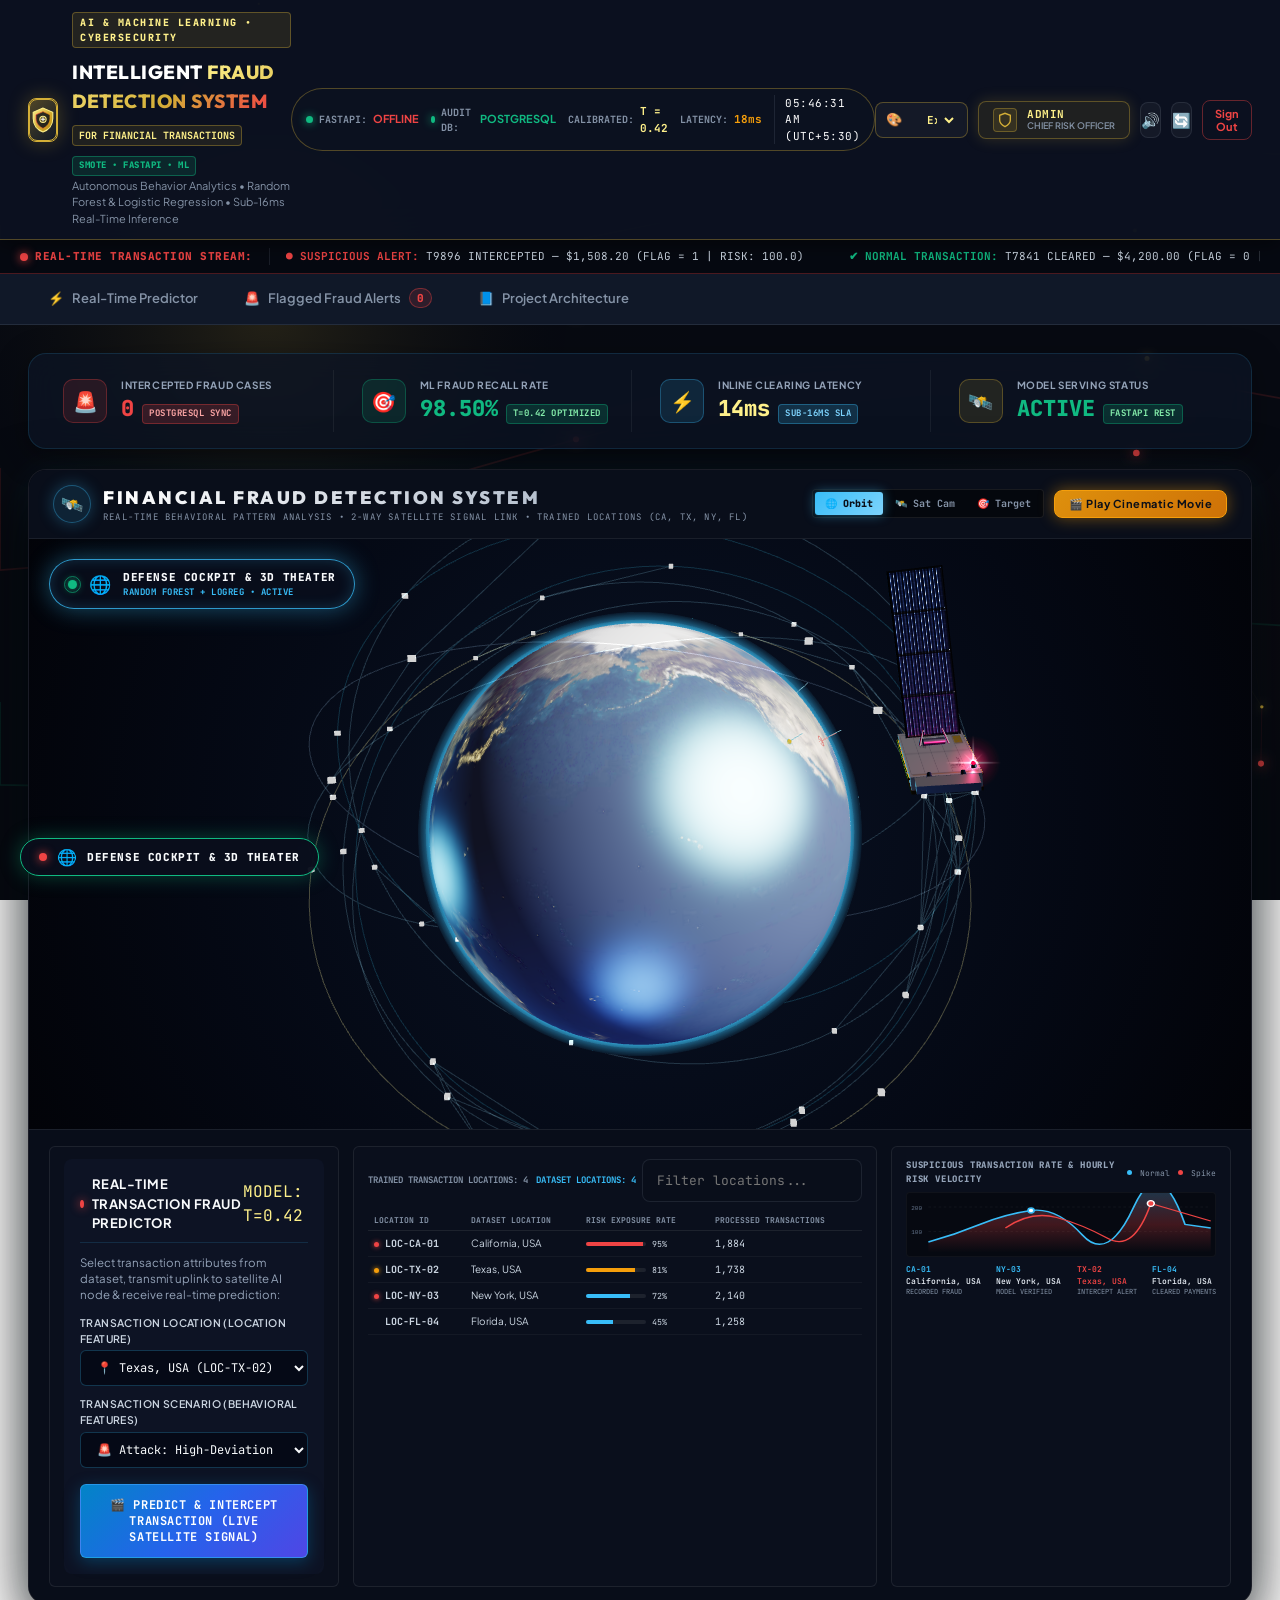
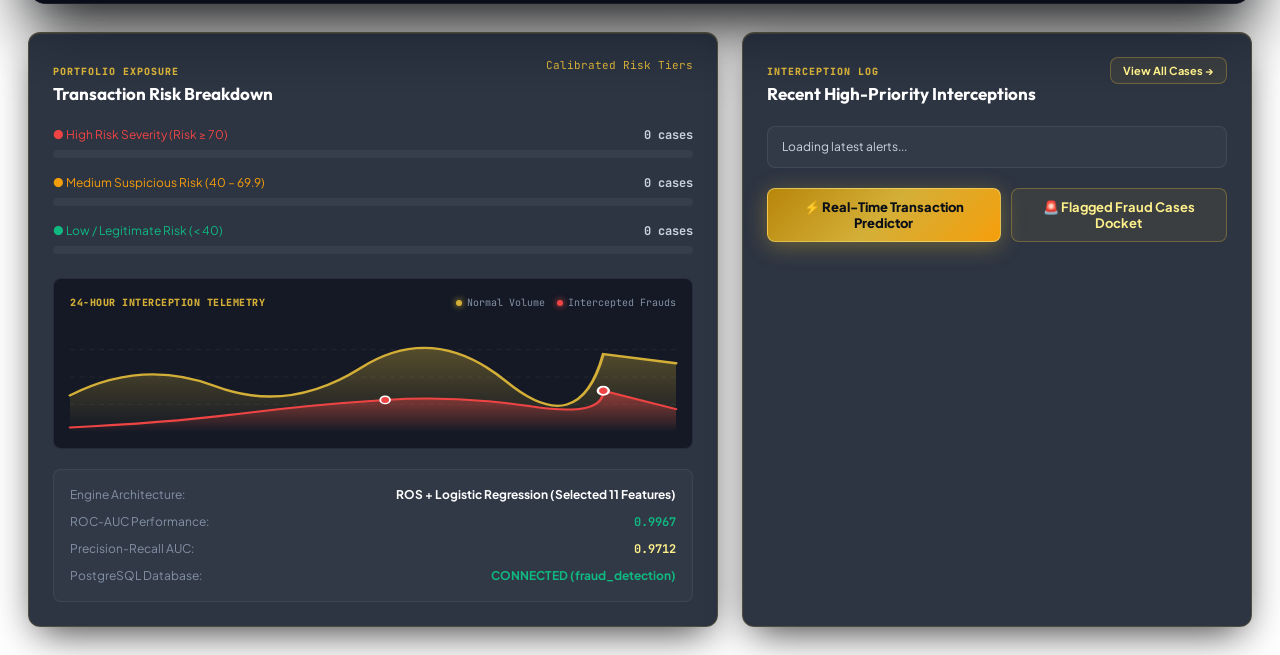
==== commit 7a2101e1: "fix(frontend): resolve inline onclick syntax errors and add standard background-clip property" ====
--- a/frontend/index.html
+++ b/frontend/index.html
@@ -170,7 +170,7 @@
 
     <!-- Persistent Side Quick Dock: Defense Cockpit & 3D Theater (On the Screen Side) -->
     <div id="sideTheaterQuickDock" class="side-theater-quick-dock hidden">
-        <button type="button" id="btnSideTheaterQuick" class="btn-side-theater-quick active" onclick="window.BankingTerminal &amp;&amp; window.BankingTerminal.switchTab('cockpit')" title="Return to Defense Cockpit &amp; 3D Theater">
+        <button type="button" id="btnSideTheaterQuick" class="btn-side-theater-quick active" onclick="window.BankingTerminal && window.BankingTerminal.switchTab('cockpit')" title="Return to Defense Cockpit &amp; 3D Theater">
             <span class="pulse-beacon"></span>
             <span class="side-dock-icon">🌐</span>
             <span class="side-dock-label font-mono">DEFENSE COCKPIT &amp; 3D THEATER</span>
@@ -326,7 +326,7 @@
 
                         <!-- Defense Cockpit & 3D Theater Button (Positioned by the side in the Globe Screen) -->
                         <div class="globe-side-cockpit-anchor">
-                            <button type="button" id="btnGlobeSideCockpit" class="btn-globe-side-cockpit active" onclick="window.BankingTerminal &amp;&amp; window.BankingTerminal.switchTab('cockpit')" title="Defense Cockpit &amp; 3D Theater">
+                            <button type="button" id="btnGlobeSideCockpit" class="btn-globe-side-cockpit active" onclick="window.BankingTerminal && window.BankingTerminal.switchTab('cockpit')" title="Defense Cockpit &amp; 3D Theater">
                                 <span class="side-cockpit-pulse"></span>
                                 <span class="side-cockpit-icon">🌐</span>
                                 <div class="side-cockpit-meta">
--- a/frontend/css/style.css
+++ b/frontend/css/style.css
@@ -378,6 +378,7 @@
 .accent-glow {
     background: linear-gradient(135deg, #fef08a 0%, #d4af37 60%, #ef4444 100%);
     -webkit-background-clip: text;
+    background-clip: text;
     -webkit-text-fill-color: transparent;
 }
 
@@ -1071,6 +1072,7 @@
     margin-bottom: 10px;
     background: linear-gradient(135deg, #fefce8 20%, #d4af37 60%, #f59e0b 100%);
     -webkit-background-clip: text;
+    background-clip: text;
     -webkit-text-fill-color: transparent;
 }
 
@@ -3344,6 +3346,7 @@
     color: #ffffff;
     background: linear-gradient(90deg, #ffffff 0%, #94a3b8 100%);
     -webkit-background-clip: text;
+    background-clip: text;
     -webkit-text-fill-color: transparent;
 }
 
